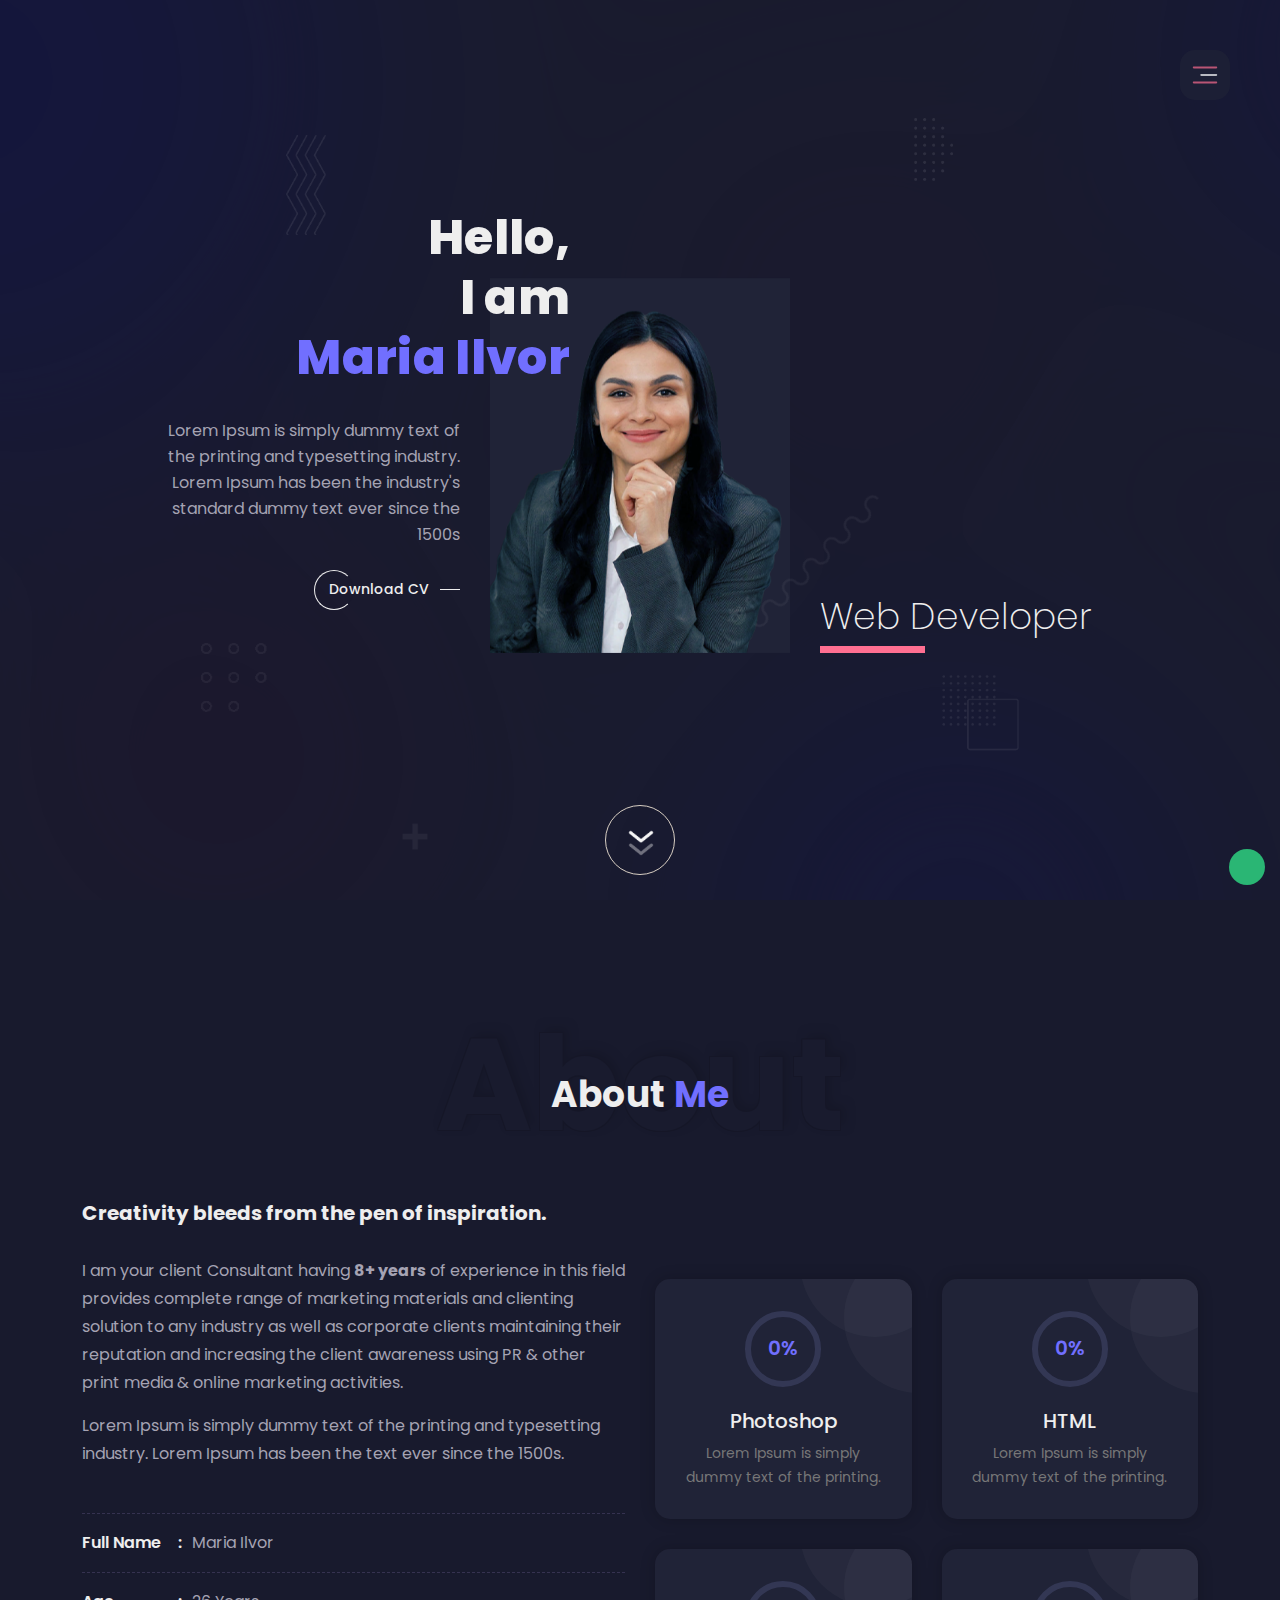
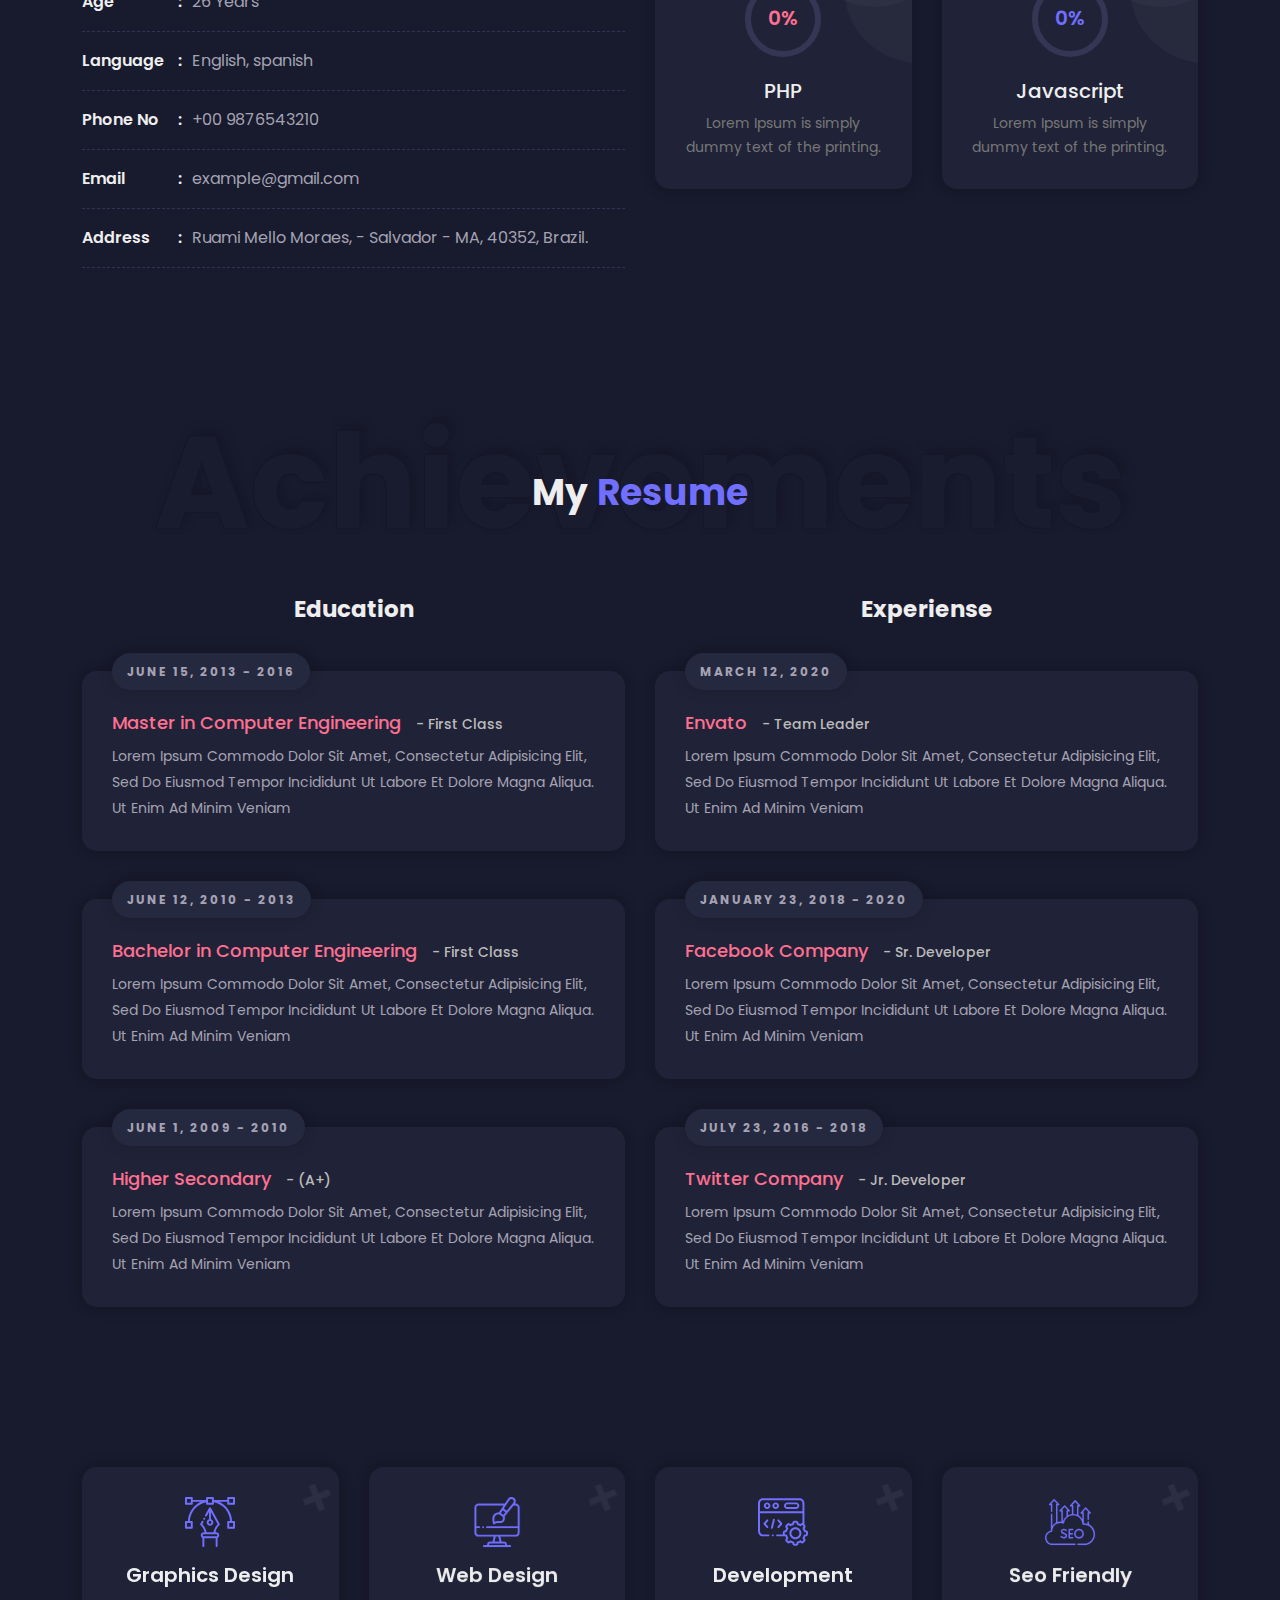
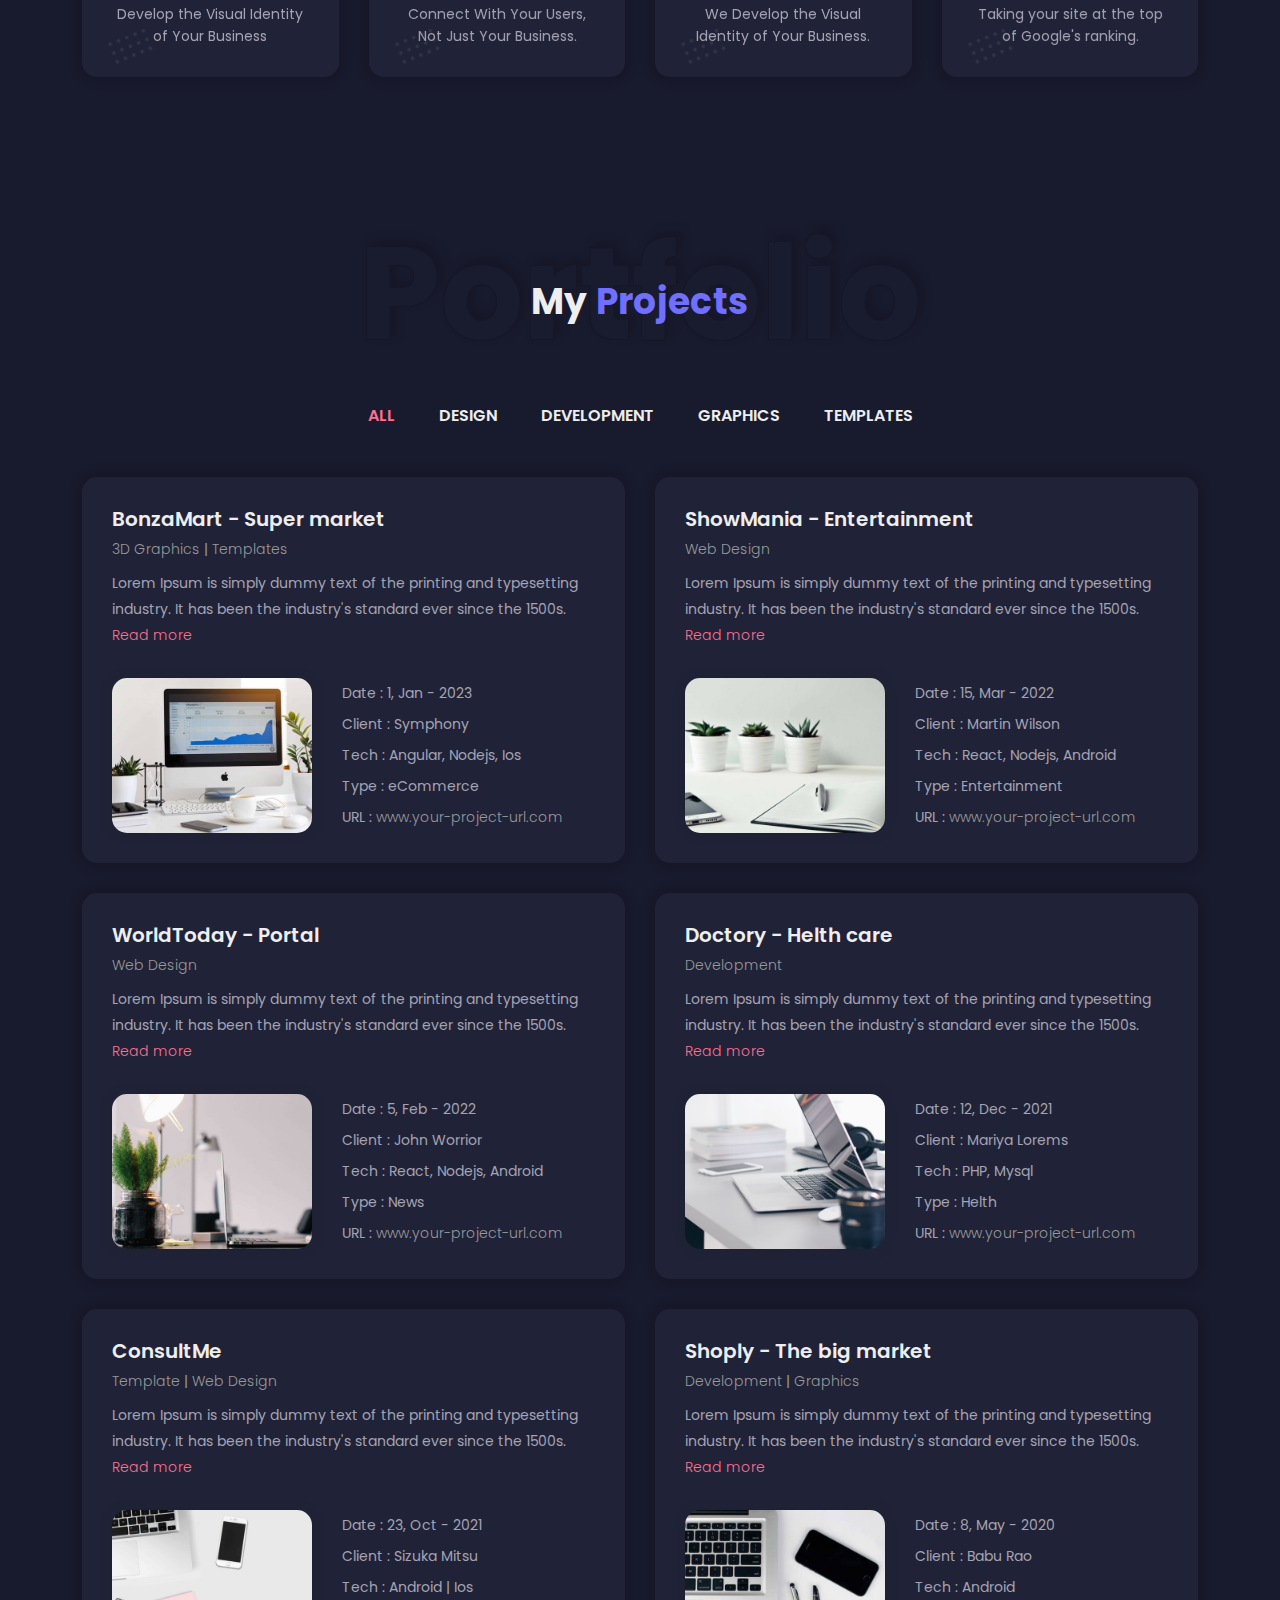
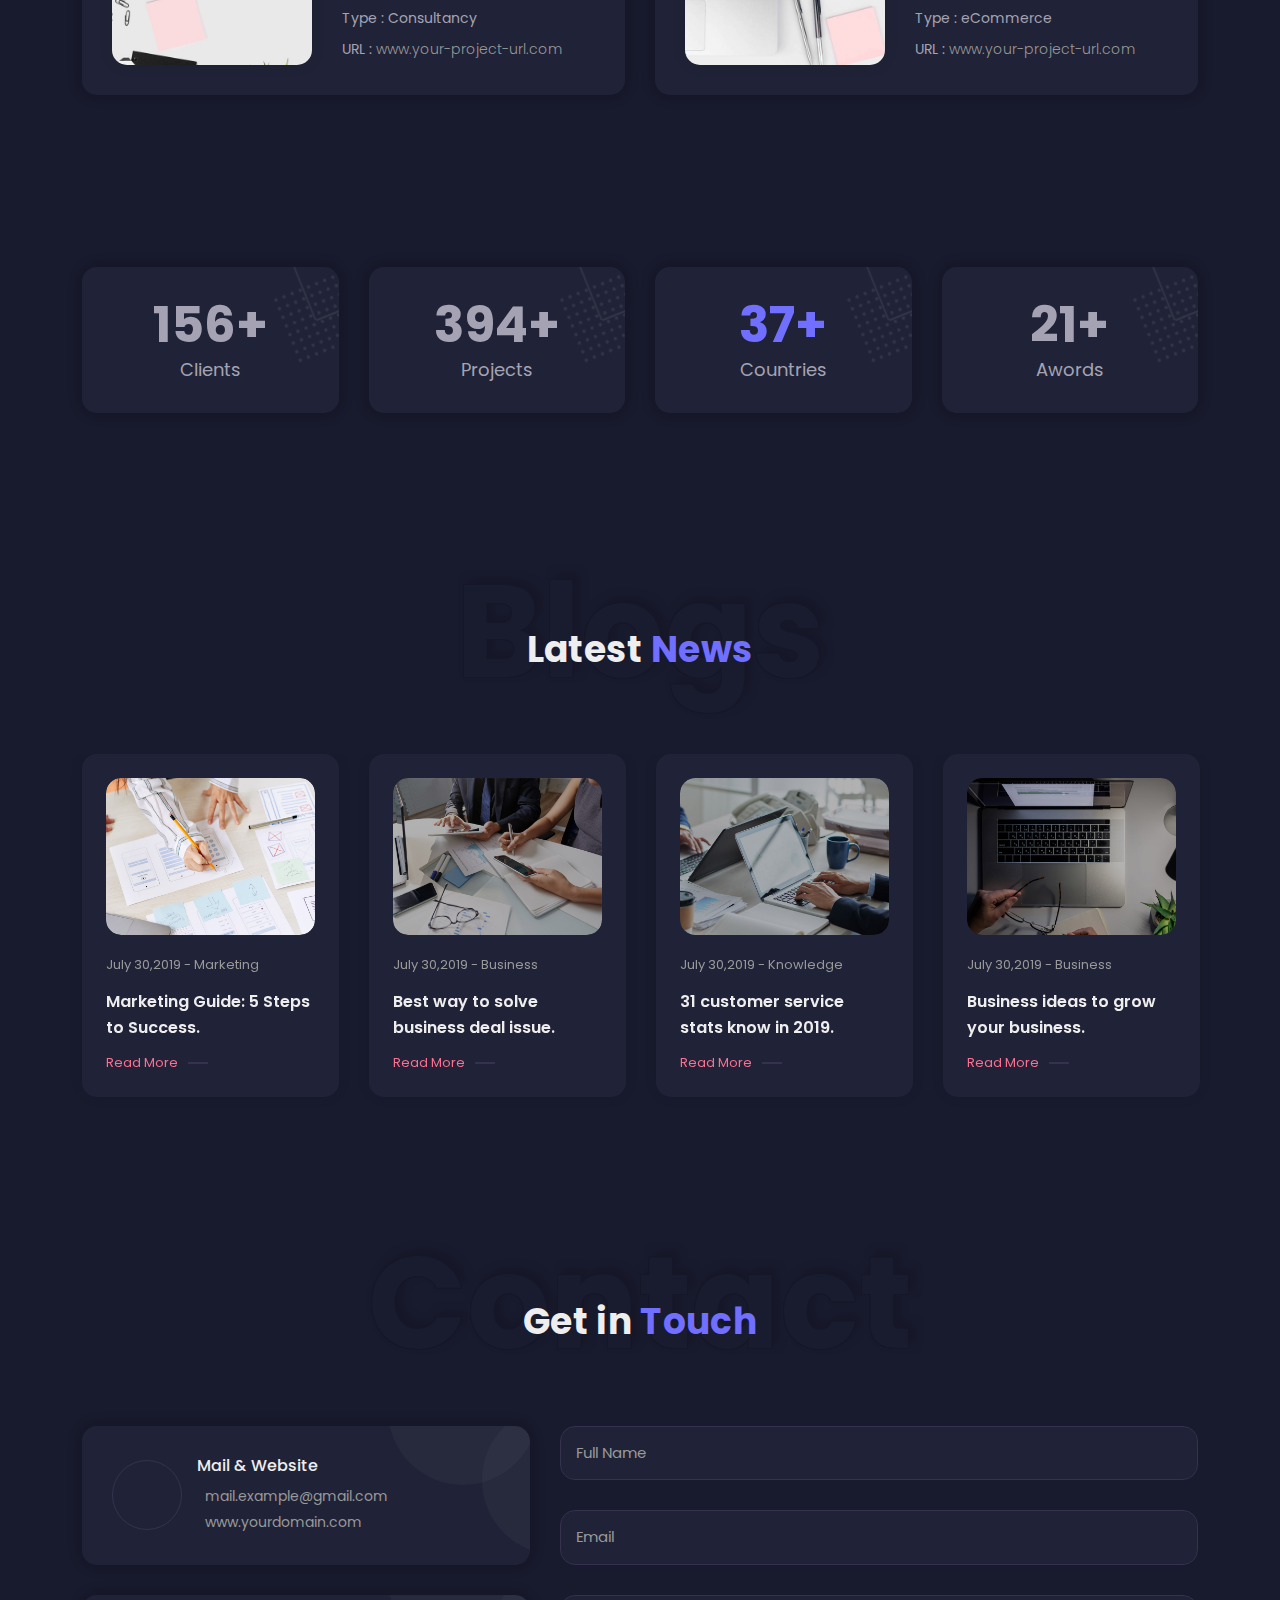
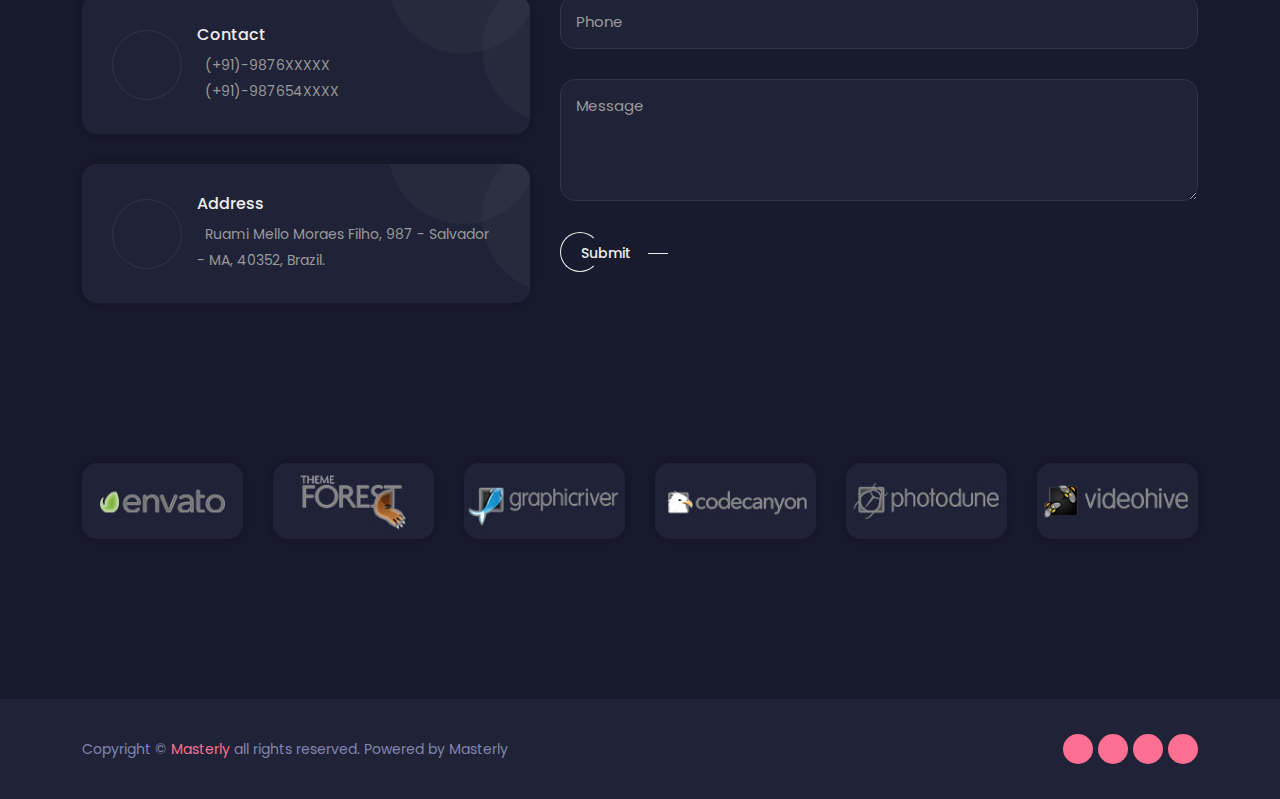
==== dark.html @ cfb74b18 "first" ====
<!--========================================================= 
Item Name: Masterly - Personal Portfolio One Page HTML Template.
Author: ashishmaraviya
Version: 2
Copyright 2023
Author URI: https://themeforest.net/user/ashishmaraviya
============================================================-->
<!DOCTYPE html>
<html lang="en">


<!-- Mirrored from maraviyainfotech.com/projects/masterly/demo-4/dark.html by HTTrack Website Copier/3.x [XR&CO'2014], Sat, 06 Apr 2024 16:18:35 GMT -->
<head>
    <meta charset="UTF-8">
    <meta http-equiv="x-ua-compatible" content="ie=edge">
    <meta name="viewport" content="width=device-width, initial-scale=1.0, minimum-scale=1.0">

    <title>Masterly - Personal Portfolio One Page HTML Template</title>
    <meta name="keywords"
        content="personal portfolio, cv, resume, agency, bootstrap, clean, cv, designer, developer, freelancer, modern, one page portfolio, onepage, personal portfolio, responsive, resume, vcard">
    <meta name="description" content="Unique Personal Portfolio HTML Template">
    <meta name="author" content="ashishmaraviya">
    <meta name="generator" content="Mobirise v3.12.1, mobirise.com">
    <!-- site Favicon -->
    <link rel="icon" href="assets/img/favicon/favicon.png" sizes="32x32">
    <link rel="apple-touch-icon" href="assets/img/favicon/favicon.png">
    <meta name="msapplication-TileImage" content="assets/img/favicon/favicon.png">

    <!-- css Font -->

    <!-- css All Plugins Files -->
    <link rel="stylesheet" href="assets/css/plugins/bootstrap.css">
    <link rel="stylesheet" href="assets/css/plugins/jquery.fancybox.min.css">
    <link rel="stylesheet" href="assets/css/plugins/slick.min.css">

    <!-- Main Style -->
    <link rel="stylesheet" href="assets/css/dark.css">
    <link rel="stylesheet" href="assets/css/responsive.css">

</head>

<body>

    <!-- Loader -->
    <div id="ms-overlay">
        <div class="ms-roller">
            <div></div>
            <div></div>
            <div></div>
            <div></div>
            <div></div>
            <div></div>
            <div></div>
            <div></div>
        </div>
    </div>

    <!-- Header Start -->
    <header>
        <nav>
            <a href="javascript:void(0)" class="ms-sidebar-toggle"><img src="assets/img/icons/menu.svg" class="svg_img"
                    alt="menu"></a>
        </nav>
    </header>
    <!-- Header End -->

    <!-- Sidebar Start -->
    <div class="ms-sidebar-overlay"></div>
    <div class="ms-sidebar">
        <div class="menu-list">
            <a href="javascript:void(0)" class="close-sidebar">×</a>
            <ul class="navbar-nav mb-2 ml-auto" id="top-menu">
                <li class="nav-item active">
                    <a class="nav-link ms-nav" aria-current="page" href="#home">Home</a>
                </li>
                <li class="nav-item">
                    <a class="nav-link ms-nav" href="#about">About</a>
                </li>
                <li class="nav-item">
                    <a class="nav-link ms-nav" href="#experience">Experience</a>
                </li>
                <li class="nav-item">
                    <a class="nav-link ms-nav" href="#service">Service</a>
                </li>
                <li class="nav-item">
                    <a class="nav-link ms-nav" href="#portfolio">Portfolio</a>
                </li>
                <li class="nav-item">
                    <a class="nav-link ms-nav" href="#news">News</a>
                </li>
                <li class="nav-item">
                    <a class="nav-link ms-nav" href="#contact">Contacts</a>
                </li>
            </ul>
        </div>
    </div>
    <!-- Sidebar End -->

    <!-- Hero Start -->
    <section id="home" class="ms-hero margin-b-50">
        <div class="ms-diamond-1"></div>
        <div class="ms-diamond-2"></div>
        <div class="ms-diamond-3"></div>
        <div class="ms-diamond-4"></div>
        <div class="ms-diamond-5"></div>
        <div class="ms-diamond-6"></div>
        <div class="container">
            <div class="hero-content">
                <div class="hero-item static">
                    <div class="ms-hero-detail">
                        <h2 class="ms-hero-title title-right-overflow"><span>Hello, <br> I am<br> <span
                                    class="name">&nbsp; Maria Ilvor</span></span>
                        </h2>
                        <p class="ms-hero-detail">Lorem Ipsum is simply
                            dummy text of the printing and typesetting industry. Lorem Ipsum has been the industry's
                            standard dummy text ever since the 1500s</p>
                        <a href="#" class="ms-learn-more-right">
                            <span class="text">Download CV</span>
                        </a>
                    </div>
                    <div class="ms-hero-img">
                        <div class="ms-card" data-tilt>
                            <img src="assets/img/hero/my-img-dark.png" alt="vasantbhai">
                        </div>
                    </div>
                    <div class="ms-hero-name">
                        <h3><span>Web Developer</span></h3>
                    </div>
                </div>
                <div class="art"></div>
            </div>
        </div>
        <div class="scroll-next" data-scroll="about">
            <div class="ms-container">
                <span class="menu">
                    <span class="text"></span>
                    <span class="circle"></span>
                </span>
            </div>
        </div>
    </section>
    <!-- Hero End -->

    <!-- About section -->
    <section id="about" class="ms-about padding-tb-80 sec-bg">
        <div class="container">
            <div class="row">
                <div class="section-title">
                    <h2>About<span> Me</span></h2>
                    <span class="ligh-title">About</span>
                </div>
                <div class="col-lg-6">
                    <div class="ms-about-detail m-b-991">
                        <h4>Creativity bleeds from the pen of inspiration.</h4>
                        <p class="ms-text">I am your client Consultant having <b>8+ years</b> of experience in this
                            field
                            provides complete range of marketing materials and clienting solution to any industry as
                            well
                            as corporate clients maintaining their reputation and increasing the client awareness using
                            PR & other print media & online marketing activities.</p>
                        <p class="ms-text">Lorem Ipsum is simply dummy text of the printing and typesetting industry.
                            Lorem Ipsum has been the text ever since the 1500s.</p>
                        <div class="ms-about-info">
                            <ul class="m-r-30">
                                <li><span class="title">Full Name<b>:</b></span>Maria Ilvor</li>
                                <li><span class="title">Age<b>:</b></span>26 Years</li>
                                <li><span class="title">Language<b>:</b></span>English, spanish</li>
                                <li><span class="title">Phone No<b>:</b></span>+00 9876543210</li>
                                <li><span class="title">Email<b>:</b></span>example@gmail.com</li>
                                <li><span class="title">Address<b>:</b></span><span>Ruami Mello Moraes, - Salvador - MA,
                                        40352, Brazil.</span></li>
                            </ul>
                        </div>
                    </div>
                </div>
                <div class="col-lg-6">
                    <div class="ms-skill-progress">
                        <div class="row m-b-minus-30px">
                            <div class="col-md-6">
                                <div class="ms-box">
                                    <svg class="progress noselect" data-progress="87" x="0px" y="0px"
                                        viewBox="0 0 80 80">
                                        <path class="track" d="M5,40a35,35 0 1,0 70,0a35,35 0 1,0 -70,0" />
                                        <path class="fill" d="M5,40a35,35 0 1,0 70,0a35,35 0 1,0 -70,0" />
                                        <text class="value" x="50%" y="58%">0%</text>
                                    </svg>
                                    <h3>Photoshop</h3>
                                    <p>Lorem Ipsum is simply dummy text of the printing.</p>
                                </div>
                            </div>
                            <div class="col-md-6">
                                <div class="ms-box">
                                    <svg class="progress noselect" data-progress="80" x="0px" y="0px"
                                        viewBox="0 0 80 80">
                                        <path class="track" d="M5,40a35,35 0 1,0 70,0a35,35 0 1,0 -70,0" />
                                        <path class="fill" d="M5,40a35,35 0 1,0 70,0a35,35 0 1,0 -70,0" />
                                        <text class="value" x="50%" y="58%">0%</text>
                                    </svg>
                                    <h3>HTML</h3>
                                    <p>Lorem Ipsum is simply dummy text of the printing.</p>
                                </div>
                            </div>
                            <div class="col-md-6">
                                <div class="ms-box">
                                    <svg class="progress active noselect" data-progress="95" x="0px" y="0px"
                                        viewBox="0 0 80 80">
                                        <path class="track" d="M5,40a35,35 0 1,0 70,0a35,35 0 1,0 -70,0" />
                                        <path class="fill" d="M5,40a35,35 0 1,0 70,0a35,35 0 1,0 -70,0" />
                                        <text class="value" x="50%" y="58%">0%</text>
                                    </svg>
                                    <h3>PHP</h3>
                                    <p>Lorem Ipsum is simply dummy text of the printing.</p>
                                </div>
                            </div>
                            <div class="col-md-6">
                                <div class="ms-box">
                                    <svg class="progress noselect" data-progress="70" x="0px" y="0px"
                                        viewBox="0 0 80 80">
                                        <path class="track" d="M5,40a35,35 0 1,0 70,0a35,35 0 1,0 -70,0" />
                                        <path class="fill" d="M5,40a35,35 0 1,0 70,0a35,35 0 1,0 -70,0" />
                                        <text class="value" x="50%" y="58%">0%</text>
                                    </svg>
                                    <h3>Javascript</h3>
                                    <p>Lorem Ipsum is simply dummy text of the printing.</p>
                                </div>
                            </div>
                        </div>
                    </div>
                </div>
            </div>
        </div>
    </section>
    <!-- About section End -->

    <!-- Start Experience & Education section -->
    <section id="experience" class="ms-experience padding-tb-80">
        <div class="container">
            <div class="row">
                <div class="section-title">
                    <h2>My <span>Resume</span></h2>
                    <span class="ligh-title">Achievements</span>
                </div>
                <div class="col-lg-6 col-md-12 col-sm-12">
                    <div class="education ms-ex-box m-b-991">
                        <h4>Education</h4>
                        <ul class="timeline">
                            <li class="timeline-item" data-aos="fade-up" data-aos-duration="2000" data-aos-delay="400">
                                <div class="timeline-info">
                                    <span>June 15, 2013 - 2016</span>
                                </div>
                                <div class="timeline-content">
                                    <h5 class="timeline-title">Master in Computer Engineering<span class="sub">- First
                                            Class</span></h5>
                                    <p>Lorem Ipsum Commodo Dolor Sit Amet, Consectetur Adipisicing Elit, Sed Do Eiusmod
                                        Tempor Incididunt Ut Labore Et Dolore Magna Aliqua. Ut Enim Ad Minim Veniam</p>
                                </div>
                            </li>
                            <li class="timeline-item" data-aos="fade-up" data-aos-duration="2000" data-aos-delay="600">
                                <div class="timeline-info">
                                    <span>June 12, 2010 - 2013</span>
                                </div>
                                <div class="timeline-content">
                                    <h5 class="timeline-title">Bachelor in Computer Engineering<span class="sub">- First
                                            Class</span></h5>
                                    <p>Lorem Ipsum Commodo Dolor Sit Amet, Consectetur Adipisicing Elit, Sed Do Eiusmod
                                        Tempor Incididunt Ut Labore Et Dolore Magna Aliqua. Ut Enim Ad Minim Veniam</p>
                                </div>
                            </li>
                            <li class="timeline-item" data-aos="fade-up" data-aos-duration="2000" data-aos-delay="800">
                                <div class="timeline-info">
                                    <span>June 1, 2009 - 2010</span>
                                </div>
                                <div class="timeline-content">
                                    <h5 class="timeline-title">Higher Secondary<span class="sub">- (A+)</span></h5>
                                    <p>Lorem Ipsum Commodo Dolor Sit Amet, Consectetur Adipisicing Elit, Sed Do Eiusmod
                                        Tempor Incididunt Ut Labore Et Dolore Magna Aliqua. Ut Enim Ad Minim Veniam</p>
                                </div>
                            </li>
                        </ul>

                    </div>
                </div>
                <div class="col-lg-6 col-md-12 col-sm-12">
                    <div class="experiense ms-ex-box">
                        <h4>Experiense</h4>
                        <ul class="timeline">
                            <li class="timeline-item">
                                <div class="timeline-info">
                                    <span>March 12, 2020</span>
                                </div>
                                <div class="timeline-content">
                                    <h5 class="timeline-title">Envato<span class="sub">- Team Leader</span></h5>
                                    <p>Lorem Ipsum Commodo Dolor Sit Amet, Consectetur Adipisicing Elit, Sed Do Eiusmod
                                        Tempor Incididunt Ut Labore Et Dolore Magna Aliqua. Ut Enim Ad Minim Veniam</p>
                                </div>
                            </li>
                            <li class="timeline-item">
                                <div class="timeline-info">
                                    <span>January 23, 2018 - 2020</span>
                                </div>
                                <div class="timeline-content">
                                    <h5 class="timeline-title">Facebook Company<span class="sub">- Sr. Developer</span>
                                    </h5>
                                    <p>Lorem Ipsum Commodo Dolor Sit Amet, Consectetur Adipisicing Elit, Sed Do Eiusmod
                                        Tempor Incididunt Ut Labore Et Dolore Magna Aliqua. Ut Enim Ad Minim Veniam</p>
                                </div>
                            </li>
                            <li class="timeline-item">
                                <div class="timeline-info">
                                    <span>July 23, 2016 - 2018</span>
                                </div>
                                <div class="timeline-content">
                                    <h5 class="timeline-title">Twitter Company<span class="sub">- Jr. Developer</span>
                                    </h5>
                                    <p>Lorem Ipsum Commodo Dolor Sit Amet, Consectetur Adipisicing Elit, Sed Do Eiusmod
                                        Tempor Incididunt Ut Labore Et Dolore Magna Aliqua. Ut Enim Ad Minim Veniam</p>
                                </div>
                            </li>
                        </ul>
                    </div>
                </div>
            </div>

        </div>
    </section>
    <!-- End Experience & Education Section -->

    <!-- Start service section -->
    <section id="service" class="ms-service padding-tb-80 sec-bg">
        <div class="container">
            <div class="section-title d-none">
                <h2>My<span> service</span></h2>
                <span class="ligh-title">service</span>
            </div>
            <div class="row service-box m-tb-minus-15px">
                <div class="col-lg-3 col-md-6 col-xs-12">
                    <div class="flipper">
                        <div class="main-box">
                            <div class="box-front height-300 white-bg">
                                <div class="content-wrap">
                                    <div class="icon">
                                        <img class="icofont icofont-headphone-alt font-40px dark-color svg_img"
                                            src="assets/img/service/1.svg" alt="Graphics Design">
                                    </div>
                                    <h3>Graphics Design</h3>
                                    <p>Develop the Visual Identity of Your Business</p>
                                </div>
                            </div>
                            <div class="box-back height-300 gradient-bg">
                                <div class="content-wrap">
                                    <h3>Graphics Design</h3>
                                    <p>Develop the Visual Identity of Your Business</p>
                                    <a href="#" class="btn">Read more</a>
                                </div>
                            </div>
                        </div>
                    </div>
                </div>
                <div class="col-lg-3 col-md-6 col-xs-12">
                    <div class="flipper">
                        <div class="main-box">
                            <div class="box-front height-300 white-bg">
                                <div class="content-wrap">
                                    <div class="icon">
                                        <img class="icofont icofont-headphone-alt font-40px dark-color svg_img"
                                            src="assets/img/service/2.svg" alt="web design">
                                    </div>
                                    <h3>Web Design</h3>
                                    <p>Connect With Your Users, Not Just Your Business.</p>
                                </div>
                            </div>
                            <div class="box-back height-300 gradient-bg">
                                <div class="content-wrap">
                                    <h3>Web Design</h3>
                                    <p>Connect With Your Users, Not Just Your Business.</p>
                                    <a href="#" class="btn">Read more</a>
                                </div>
                            </div>
                        </div>
                    </div>
                </div>
                <div class="col-lg-3 col-md-6 col-xs-12">
                    <div class="flipper">
                        <div class="main-box">
                            <div class="box-front height-300 white-bg">
                                <div class="content-wrap">
                                    <div class="icon">
                                        <img class="icofont icofont-headphone-alt font-40px dark-color svg_img"
                                            src="assets/img/service/3.svg" alt="development">
                                    </div>
                                    <h3>Development</h3>
                                    <p>We Develop the Visual Identity of Your Business.</p>
                                </div>
                            </div>
                            <div class="box-back height-300 gradient-bg">
                                <div class="content-wrap">
                                    <h3>Development</h3>
                                    <p>We Develop the Visual Identity of Your Business.</p>
                                    <a href="#" class="btn">Read more</a>
                                </div>
                            </div>
                        </div>
                    </div>
                </div>
                <div class="col-lg-3 col-md-6 col-xs-12">
                    <div class="flipper">
                        <div class="main-box">
                            <div class="box-front height-300 white-bg">
                                <div class="content-wrap">
                                    <div class="icon">
                                        <img class="icofont icofont-headphone-alt font-40px dark-color svg_img"
                                            src="assets/img/service/4.svg" alt="seo friendly">
                                    </div>
                                    <h3>Seo Friendly</h3>
                                    <p>Taking your site at the top of Google's ranking.</p>
                                </div>
                            </div>
                            <div class="box-back height-300 gradient-bg">
                                <div class="content-wrap">
                                    <h3>Seo Friendly</h3>
                                    <p>Taking your site at the top of Google's ranking.</p>
                                    <a href="#" class="btn">Read more</a>
                                </div>
                            </div>
                        </div>
                    </div>
                </div>
            </div>
        </div>
    </section>
    <!-- End service section -->

    <!-- Start Portfolio Section -->
    <section id="portfolio" class="ms-portfolio padding-tb-80">
        <div class="container">
            <div class="section-title">
                <h2>My <span>Projects</span></h2>
                <span class="ligh-title">Portfolio</span>
            </div>
            <div class="row m-b-minus-24px">
                <div class="portfolio-content">
                    <div>
                        <div class="row">
                            <div class="col-sm-12">
                                <div class="portfolio-tabs">
                                    <ul>
                                        <li class="filter" data-filter="all">ALL</li>
                                        <li class="filter" data-filter=".design">DESIGN</li>
                                        <li class="filter" data-filter=".development">DEVELOPMENT</li>
                                        <li class="filter" data-filter=".graphics">GRAPHICS</li>
                                        <li class="filter" data-filter=".templates">Templates</li>
                                    </ul>
                                </div>
                            </div>
                            <div class="col-md-12 col-sm-12">
                                <div class="portfolio-content-items">
                                    <div class="row m-b-minus-30px">
                                        <div class="col-lg-6 mix graphics templates">
                                            <div class="ms-project-box">
                                                <h3>BonzaMart - Super market</h3>
                                                <div class="links">
                                                    <a href="#">3D Graphics</a> |
                                                    <a href="#">Templates</a>
                                                </div>
                                                <p>Lorem Ipsum is simply dummy text of the printing and typesetting
                                                    industry. It has been the industry's standard ever since the 1500s.
                                                    <a href="#">Read more</a>
                                                </p>
                                                <div class="ms-info">
                                                    <div class="portfolio-img">
                                                        <a class="" data-fancybox="gallery"
                                                            href="assets/img/portfolio/1.jpg"
                                                            style="background-image: url(assets/img/portfolio/11.jpg)">
                                                            <span class="overlay">+</span>
                                                        </a>
                                                    </div>
                                                    <div class="ms-detail">
                                                        <ul>
                                                            <li>Date : 1, Jan - 2023</li>
                                                            <li>Client : Symphony</li>
                                                            <li>Tech : Angular, Nodejs, Ios</li>
                                                            <li>Type : eCommerce</li>
                                                            <li>URL : <a href="#">www.your-project-url.com</a></li>
                                                        </ul>

                                                    </div>
                                                </div>
                                            </div>
                                        </div>
                                        <div class="col-lg-6 mix design">
                                            <div class="ms-project-box">
                                                <h3>ShowMania - Entertainment</h3>
                                                <div class="links">
                                                    <a href="#">Web Design</a>
                                                </div>
                                                <p>Lorem Ipsum is simply dummy text of the printing and typesetting
                                                    industry. It has been the industry's standard ever since the 1500s.
                                                    <a href="#">Read more</a>
                                                </p>
                                                <div class="ms-info">
                                                    <div class="portfolio-img">
                                                        <a class="" data-fancybox="gallery"
                                                            href="assets/img/portfolio/2.jpg"
                                                            style="background-image: url(assets/img/portfolio/22.jpg)">
                                                            <span class="overlay">+</span>
                                                        </a>
                                                    </div>
                                                    <div class="ms-detail">
                                                        <ul>
                                                            <li>Date : 15, Mar - 2022</li>
                                                            <li>Client : Martin Wilson</li>
                                                            <li>Tech : React, Nodejs, Android</li>
                                                            <li>Type : Entertainment</li>
                                                            <li>URL : <a href="#">www.your-project-url.com</a></li>
                                                        </ul>

                                                    </div>
                                                </div>
                                            </div>
                                        </div>
                                        <div class="col-lg-6 mix design">
                                            <div class="ms-project-box">
                                                <h3>WorldToday - Portal</h3>
                                                <div class="links">
                                                    <a href="#">Web Design</a>
                                                </div>
                                                <p>Lorem Ipsum is simply dummy text of the printing and typesetting
                                                    industry. It has been the industry's standard ever since the 1500s.
                                                    <a href="#">Read more</a>
                                                </p>
                                                <div class="ms-info">
                                                    <div class="portfolio-img">
                                                        <a class="" data-fancybox="gallery"
                                                            href="assets/img/portfolio/3.jpg"
                                                            style="background-image: url(assets/img/portfolio/33.jpg)">
                                                            <span class="overlay">+</span>
                                                        </a>
                                                    </div>
                                                    <div class="ms-detail">
                                                        <ul>
                                                            <li>Date : 5, Feb - 2022</li>
                                                            <li>Client : John Worrior</li>
                                                            <li>Tech : React, Nodejs, Android</li>
                                                            <li>Type : News</li>
                                                            <li>URL : <a href="#">www.your-project-url.com</a></li>
                                                        </ul>

                                                    </div>
                                                </div>
                                            </div>
                                        </div>
                                        <div class="col-lg-6 mix development">
                                            <div class="ms-project-box">
                                                <h3>Doctory - Helth care</h3>
                                                <div class="links">
                                                    <a href="#">Development</a>
                                                </div>
                                                <p>Lorem Ipsum is simply dummy text of the printing and typesetting
                                                    industry. It has been the industry's standard ever since the 1500s.
                                                    <a href="#">Read more</a>
                                                </p>
                                                <div class="ms-info">
                                                    <div class="portfolio-img">
                                                        <a class="" data-fancybox="gallery"
                                                            href="assets/img/portfolio/4.jpg"
                                                            style="background-image: url(assets/img/portfolio/44.jpg)">
                                                            <span class="overlay">+</span>
                                                        </a>
                                                    </div>
                                                    <div class="ms-detail">
                                                        <ul>
                                                            <li>Date : 12, Dec - 2021</li>
                                                            <li>Client : Mariya Lorems</li>
                                                            <li>Tech : PHP, Mysql</li>
                                                            <li>Type : Helth</li>
                                                            <li>URL : <a href="#">www.your-project-url.com</a></li>
                                                        </ul>

                                                    </div>
                                                </div>
                                            </div>
                                        </div>
                                        <div class="col-lg-6 mix templates design">
                                            <div class="ms-project-box">
                                                <h3>ConsultMe</h3>
                                                <div class="links">
                                                    <a href="#">Template</a> |
                                                    <a href="#">Web Design</a>
                                                </div>
                                                <p>Lorem Ipsum is simply dummy text of the printing and typesetting
                                                    industry. It has been the industry's standard ever since the 1500s.
                                                    <a href="#">Read more</a>
                                                </p>
                                                <div class="ms-info">
                                                    <div class="portfolio-img">
                                                        <a class="" data-fancybox="gallery"
                                                            href="assets/img/portfolio/5.jpg"
                                                            style="background-image: url(assets/img/portfolio/55.jpg)">
                                                            <span class="overlay">+</span>
                                                        </a>
                                                    </div>
                                                    <div class="ms-detail">
                                                        <ul>
                                                            <li>Date : 23, Oct - 2021</li>
                                                            <li>Client : Sizuka Mitsu</li>
                                                            <li>Tech : Android | Ios</li>
                                                            <li>Type : Consultancy</li>
                                                            <li>URL : <a href="#">www.your-project-url.com</a></li>
                                                        </ul>

                                                    </div>
                                                </div>
                                            </div>
                                        </div>
                                        <div class="col-lg-6 mix development graphics">
                                            <div class="ms-project-box">
                                                <h3>Shoply - The big market</h3>
                                                <div class="links">
                                                    <a href="#">Development</a> |
                                                    <a href="#">Graphics</a>
                                                </div>
                                                <p>Lorem Ipsum is simply dummy text of the printing and typesetting
                                                    industry. It has been the industry's standard ever since the 1500s.
                                                    <a href="#">Read more</a>
                                                </p>
                                                <div class="ms-info">
                                                    <div class="portfolio-img">
                                                        <a class="" data-fancybox="gallery"
                                                            href="assets/img/portfolio/6.jpg"
                                                            style="background-image: url(assets/img/portfolio/66.jpg)">
                                                            <span class="overlay">+</span>
                                                        </a>
                                                    </div>
                                                    <div class="ms-detail">
                                                        <ul>
                                                            <li>Date : 8, May - 2020</li>
                                                            <li>Client : Babu Rao</li>
                                                            <li>Tech : Android</li>
                                                            <li>Type : eCommerce</li>
                                                            <li>URL : <a href="#">www.your-project-url.com</a></li>
                                                        </ul>

                                                    </div>
                                                </div>
                                            </div>
                                        </div>
                                    </div>
                                </div>
                            </div>
                        </div>
                    </div>
                </div>
            </div>
        </div>
    </section>
    <!-- End Portfolio Section -->

    <!-- Start Counter Section -->
    <section id="counters" class="ms-counter padding-tb-80 sec-bg">
        <div class="container">
            <div class="section-title d-none">
                <h2>My <span>Achievements</span></h2>
                <span class="ligh-title">Achievements</span>
            </div>
            <div class="row achive m-tb-minus-12px" id="counter">
                <div class="col-lg-3 col-md-6">
                    <div class="count-block" data-tilt>
                        <h3><span class="counter counter-value" data-count="156">156</span>+</h3>
                        <p>Clients</p>
                    </div>
                </div>
                <div class="col-lg-3 col-md-6">
                    <div class="count-block" data-tilt>
                        <h3><span class="counter counter-value" data-count="394">394</span>+</h3>
                        <p>Projects</p>
                    </div>
                </div>
                <div class="col-lg-3 col-md-6">
                    <div class="count-block" data-tilt>
                        <h3 class="active-num"><span class="counter counter-value" data-count="37">37</span>+</h3>
                        <p>Countries</p>
                    </div>
                </div>
                <div class="col-lg-3 col-md-6">
                    <div class="count-block" data-tilt>
                        <h3><span class="counter counter-value" data-count="21">21</span>+</h3>
                        <p>Awords</p>
                    </div>
                </div>
            </div>
        </div>
    </section>
    <!-- End Counter Section -->

    <!-- Start News Section -->
    <section id="news" class="ms-news padding-tb-80">
        <div class="container">
            <div class="section-title">
                <h2>Latest <span>News</span></h2>
                <span class="ligh-title">Blogs</span>
            </div>
            <div class="row m-b-minus-30px">
                <div class="news-carousel">
                    <div class="ms-item">
                        <div class="news-info">
                            <figure class="news-img">
                                <a href="#">
                                    <img src="assets/img/blog/1.jpg" alt="news imag">
                                </a>
                            </figure>
                            <div class="detail">
                                <label>July 30,2019 - <a href="#">Marketing</a></label>
                                <h3><a href="#">Marketing Guide: 5 Steps to Success.</a></h3>
                                <div class="more-info">
                                    <a href="#">Read More<span></span></a>
                                </div>
                            </div>
                        </div>
                    </div>
                    <div class="ms-item">
                        <div class="news-info">
                            <figure class="news-img"><a href="#"><img src="assets/img/blog/2.jpg" alt="news imag"></a>
                            </figure>
                            <div class="detail">
                                <label>July 30,2019 - <a href="#">Business</a></label>
                                <h3><a href="#">Best way to solve business deal issue.</a></h3>
                                <div class="more-info">
                                    <a href="#">Read More<span></span></a>
                                </div>
                            </div>
                        </div>
                    </div>
                    <div class="ms-item">
                        <div class="news-info">
                            <figure class="news-img"><a href="#"><img src="assets/img/blog/3.jpg" alt="news imag"></a>
                            </figure>
                            <div class="detail">
                                <label>July 30,2019 - <a href="#">Knowledge</a></label>
                                <h3><a href="#">31 customer service stats know in 2019.</a></h3>
                                <div class="more-info">
                                    <a href="#">Read More<span></span></a>
                                </div>
                            </div>
                        </div>
                    </div>
                    <div class="ms-item">
                        <div class="news-info">
                            <figure class="news-img"><a href="#"><img src="assets/img/blog/4.jpg" alt="news imag"></a>
                            </figure>
                            <div class="detail">
                                <label>July 30,2019 - <a href="#">Business</a></label>
                                <h3><a href="#">Business ideas to grow your business.</a></h3>
                                <div class="more-info">
                                    <a href="#">Read More<span></span></a>
                                </div>
                            </div>
                        </div>
                    </div>
                    <div class="ms-item">
                        <div class="news-info">
                            <figure class="news-img"><a href="#"><img src="assets/img/blog/5.jpg" alt="news imag"></a>
                            </figure>
                            <div class="detail">
                                <label>July 30,2019 - <a href="#">Marketing</a></label>
                                <h3><a href="#">Marketing Guide: 5 Steps to Success.</a></h3>
                                <div class="more-info">
                                    <a href="#">Read More<span></span></a>
                                </div>
                            </div>
                        </div>
                    </div>
                    <div class="ms-item">
                        <div class="news-info">
                            <figure class="news-img"><a href="#"><img src="assets/img/blog/6.jpg" alt="news imag"></a>
                            </figure>
                            <div class="detail">
                                <label>July 30,2019 - <a href="#">Knowledge</a></label>
                                <h3><a href="#">31 customer service stats know in 2019.</a></h3>
                                <div class="more-info">
                                    <a href="#">Read More<span></span></a>
                                </div>
                            </div>
                        </div>
                    </div>
                </div>
            </div>
        </div>
    </section>
    <!-- End News Section -->

    <!-- Start Contact Section -->
    <section id="contact" class="ms-contact padding-tb-80 sec-bg">
        <div class="container d-block">
            <div class="section-title">
                <h2>Get in <span>Touch</span></h2>
                <span class="ligh-title">Contact</span>
            </div>
            <div class="row m-b-minus-30px">
                <div class="col-lg-5 col-md-12 m-b-991-20">
                    <div class="ms-box">
                        <div class="detail">
                            <div class="icon"><i class="fa fa-envelope" aria-hidden="true"></i></div>
                            <div class="info">
                                <h3 class="title">Mail & Website</h3>
                                <p>
                                    <i class="fa fa-envelope" aria-hidden="true"></i> &nbsp; mail.example@gmail.com
                                </p>
                                <p>
                                    <i class="fa fa-globe" aria-hidden="true"></i> &nbsp; www.yourdomain.com
                                </p>
                            </div>
                        </div>
                        <div class="space"></div>
                    </div>
                    <div class="ms-box">
                        <div class="detail">
                            <div class="icon"><i class="fa fa-mobile" aria-hidden="true"></i></div>
                            <div class="info">
                                <h3 class="title">Contact</h3>
                                <p>
                                    <i class="fa fa-mobile" aria-hidden="true"></i> &nbsp; (+91)-9876XXXXX
                                </p>
                                <p>
                                    <i class="fa fa-mobile" aria-hidden="true"></i> &nbsp; (+91)-987654XXXX
                                </p>
                            </div>
                        </div>
                        <div class="space"></div>
                    </div>
                    <div class="ms-box">
                        <div class="detail">
                            <div class="icon"><i class="fa fa-map-marker" aria-hidden="true"></i></div>
                            <div class="info">
                                <h3 class="title">Address</h3>
                                <p>
                                    <i class="fa fa-map-marker" aria-hidden="true"></i> &nbsp; Ruami Mello Moraes Filho,
                                    987 - Salvador - MA, 40352, Brazil.
                                </p>
                            </div>
                        </div>
                        <div class="space"></div>
                    </div>
                    <!-- /Boxes de Acoes -->
                </div>
                <div class="col-lg-7 col-md-12">
                    <form>
                        <div class="form-group">
                            <input type="text" class="form-control" id="fname" placeholder="Full Name">
                        </div>
                        <div class="form-group">
                            <input type="email" class="form-control" id="umail" placeholder="Email">
                        </div>
                        <div class="form-group">
                            <input type="text" class="form-control" id="phone" placeholder="Phone">
                        </div>
                        <div class="form-group">
                            <textarea class="form-control" id="exampleFormControlTextarea1" rows="4"
                                placeholder="Message"></textarea>
                        </div>
                        <button type="submit" class="ms-learn-more-right"><span class="text">Submit</span></button>
                    </form>
                </div>
            </div>
        </div>
    </section>
    <!-- End Contact Section -->

    <!-- Start Clients Section -->
    <section class="ms-client padding-tb-80">
        <h2 class="d-none">Clients</h2>
        <div class="container">
            <div class="row">
                <div class="ms-client-outer">
                    <ul id="ms-client-slider">
                        <li class="ms-client-item" data-animation="zoomIn">
                            <div class="ms-client-img"><a href="#"><img alt="client" title="client"
                                        src="assets/img/clients/1-d.jpg"></a></div>
                        </li>
                        <li class="ms-client-item" data-animation="zoomIn">
                            <div class="ms-client-img"><a href="#"><img alt="client" title="client"
                                        src="assets/img/clients/2-d.jpg"></a></div>
                        </li>
                        <li class="ms-client-item" data-animation="zoomIn">
                            <div class="ms-client-img"><a href="#"><img alt="client" title="client"
                                        src="assets/img/clients/3-d.jpg"></a></div>
                        </li>
                        <li class="ms-client-item" data-animation="zoomIn">
                            <div class="ms-client-img"><a href="#"><img alt="client" title="client"
                                        src="assets/img/clients/4-d.jpg"></a></div>
                        </li>
                        <li class="ms-client-item" data-animation="zoomIn">
                            <div class="ms-client-img"><a href="#"><img alt="client" title="client"
                                        src="assets/img/clients/5-d.jpg"></a></div>
                        </li>
                        <li class="ms-client-item" data-animation="zoomIn">
                            <div class="ms-client-img"><a href="#"><img alt="client" title="client"
                                        src="assets/img/clients/6-d.jpg"></a></div>
                        </li>
                        <li class="ms-client-item" data-animation="zoomIn">
                            <div class="ms-client-img"><a href="#"><img alt="client" title="client"
                                        src="assets/img/clients/7-d.jpg"></a></div>
                        </li>
                        <li class="ms-client-item" data-animation="zoomIn">
                            <div class="ms-client-img"><a href="#"><img alt="client" title="client"
                                        src="assets/img/clients/8-d.jpg"></a></div>
                        </li>
                    </ul>
                </div>
            </div>
        </div>
    </section>
    <!-- End Clients Section -->

    <!-- Start Footer -->
    <footer class="margin-t-80">
        <div class="container">
            <div class="ms-footer-detail">
                <div class="ms-copy">
                    Copyright © <a class="site-name" href="index.html">Masterly</a> all rights reserved. Powered by
                    Masterly
                </div>
                <div class="ms-social">
                    <ul>
                        <li><a href="https://www.facebook.com/" target="_blank"><i class="fa fa-facebook"
                                    aria-hidden="true"></i></a></li>
                        <li><a href="https://www.instagram.com/" target="_blank"><i class="fa fa-instagram"
                                    aria-hidden="true"></i></a></li>
                        <li><a href="https://twitter.com/" target="_blank"><i class="fa fa-twitter"
                                    aria-hidden="true"></i></a></li>
                        <li><a href="https://linkedin.com/" target="_blank"><i class="fa fa-linkedin"
                                    aria-hidden="true"></i></a></li>
                    </ul>
                </div>
            </div>
        </div>
    </footer>
    <!-- End Footer -->

    <!-- Whatsapp -->
    <div class="ms-style ms-right-bottom">
        <!-- Start Floating Panel Container -->
        <div class="ms-panel">
            <!-- Panel Header -->
            <div class="ms-header">
                <strong>Need Help?</strong>
                <p>Chat with us on WhatsApp</p>
            </div>
            <!-- Panel Content -->
            <div class="ms-body">
                <ul>
                    <!-- Start Single Contact List -->
                    <li>
                        <a class="ms-list" data-number="918866774266"
                            data-message="Share me your latest resume, HR from masterly...">
                            <div class="d-flex bd-highlight">
                                <!-- Profile Picture -->
                                <div class="ms-img-cont">
                                    <img src="assets/img/chat/profile_02.jpg" class="ms-user-img" alt="Profile image">
                                    <span class="ms-status-icon"></span>
                                </div>
                                <!-- Display Name & Last Seen -->
                                <div class="ms-user-info">
                                    <span>Maria W Ilvor</span>
                                    <p>Maria left 7 mins ago</p>
                                </div>
                            </div>
                        </a>
                    </li>
                    <!--/ End Single Contact List -->
                    <!-- Start Single Contact List -->
                    <li>
                        <a class="ms-list" data-number="918866774266"
                            data-message="Share me your latest resume, HR from masterly...">
                            <div class="d-flex bd-highlight">
                                <!-- Profile Picture -->
                                <div class="ms-img-cont">
                                    <img src="assets/img/chat/profile_01.jpg" class="ms-user-img" alt="Profile image">
                                    <span class="ms-status-icon ms-online"></span>
                                </div>
                                <!-- Display Name & Last Seen -->
                                <div class="ms-user-info">
                                    <span>William Ilvor</span>
                                    <p>William is online</p>
                                </div>
                            </div>
                        </a>
                    </li>
                    <!--/ End Single Contact List -->

                </ul>
            </div>
        </div>
        <!--/ End Floating Panel Container -->
        <!-- Start Right Floating Button-->
        <div class="ms-right-bottom">
            <div class="ms-box">
                <div class="ms-button rotateBackward">
                    <i class="fa fa-whatsapp"></i>
                </div>
            </div>
        </div>
        <!--/ End Right Floating Button-->
    </div>
    <!-- Whatsapp end -->

    <!-- Back to top -->
    <div class="progress-wrap">
        <i class="fa fa-arrow-up" aria-hidden="true"></i>
        <svg class="progress-circle svg-content" width="100%" height="100%" viewBox="-1 -1 102 102">
            <path d="M50,1 a49,49 0 0,1 0,98 a49,49 0 0,1 0,-98" />
        </svg>
    </div>
    <!-- Back to top -->

    <!-- Vendor JS -->
    <script src="assets/js/vendor/jquery-3.1.1.min.js"></script>
    <script src="assets/js/vendor/bootstrap.bundle.min.js"></script>
    <script src="assets/js/vendor/tilt.jquery.js"></script>
    <script src="assets/js/vendor/mixitup.min.js"></script>
    <script src="assets/js/vendor/jquery.fancybox.min.js"></script>
    <script src="assets/js/vendor/slick.min.js"></script>
    <script src="assets/js/vendor/fontawesome.js"></script>

    <!-- Scroll button animation for mouse hover Js -->
    <script src="assets/js/vendor/tweenmax.min.js"></script>

    <!-- Site Main Js -->
    <script src="assets/js/script.js"></script>

</body>


<!-- Mirrored from maraviyainfotech.com/projects/masterly/demo-4/dark.html by HTTrack Website Copier/3.x [XR&CO'2014], Sat, 06 Apr 2024 16:18:46 GMT -->
</html>
---- assets/css/dark.css ----
/*-------------------------------------------------
  Fonts Family & Style CSS
---------------------------------------------------*/
/*--  Poppins font  --*/
@font-face {
  font-family: "Poppins, sans-serif";
  src: url("../fonts/poppins/Poppins-Thin.ttf") format("truetype");
  font-weight: 100;
  font-style: normal;
}
@font-face {
  font-family: "Poppins, sans-serif";
  src: url("../fonts/poppins/Poppins-ExtraLight.ttf") format("truetype");
  font-weight: 200;
  font-style: normal;
}
@font-face {
  font-family: "Poppins, sans-serif";
  src: url("../fonts/poppins/Poppins-Light.ttf");
  font-weight: 300;
  font-style: normal;
}
@font-face {
  font-family: "Poppins, sans-serif";
  src: url("../fonts/poppins/Poppins-Regular.ttf") format("truetype");
  font-weight: 400;
  font-style: normal;
}
@font-face {
  font-family: "Poppins, sans-serif";
  src: url("../fonts/poppins/Poppins-Medium.ttf") format("truetype");
  font-weight: 500;
  font-style: normal;
}
@font-face {
  font-family: "Poppins, sans-serif";
  src: url("../fonts/poppins/Poppins-SemiBold.ttf") format("truetype");
  font-weight: 600;
  font-style: normal;
}
@font-face {
  font-family: "Poppins, sans-serif";
  src: url("../fonts/poppins/Poppins-Bold.ttf") format("truetype");
  font-weight: 700;
  font-style: normal;
}
@font-face {
  font-family: "Poppins, sans-serif";
  src: url("../fonts/poppins/Poppins-ExtraBold.ttf") format("truetype");
  font-weight: 800;
  font-style: normal;
}
@font-face {
  font-family: "Poppins, sans-serif";
  src: url("../fonts/poppins/Poppins-Black.ttf") format("truetype");
  font-weight: 900;
  font-style: normal;
}
/*-------------------------------------------------
  Common Style CSS
---------------------------------------------------*/
body {
  font-size: 14px;
  color: #a5a3b3;
  user-select: none;
  -webkit-user-select: none;
  -khtml-user-select: none;
  -moz-user-select: none;
  -ms-user-select: none;
  font-family: "Poppins, sans-serif";
  font-weight: 400;
  top: 0 !important;
  background-image: url(../img/designs/main-bg-dark.png);
  background-size: cover;
  background-attachment: fixed;
  background-position: center;
  background-color: rgba(12, 14, 34, 0.95);
  overflow-x: hidden;
  background-blend-mode: overlay;
}

.row {
  margin-right: -15px;
  margin-left: -15px;
}

.row > * {
  padding-right: 15px;
  padding-left: 15px;
}

h2 {
  font-size: 48px;
  line-height: 60px;
  font-weight: 400;
  letter-spacing: 0.02rem;
}

h2,
h3,
h4,
h5,
h6 {
  font-family: "Poppins, sans-serif";
  position: relative;
  color: #eee;
}

a {
  text-decoration: none;
}

ul {
  list-style: none;
}
ul li a {
  text-decoration: none;
}

p {
  font-size: 16px;
  color: #a5a3b3;
  line-height: 26px;
}

.section-title {
  position: relative;
  text-align: center;
}
.section-title h2 {
  margin-bottom: 40px;
  padding: 50px 0;
  font-size: 36px;
  line-height: 29px;
  font-weight: 700;
}
.section-title h2 span {
  color: #716fff;
}
.section-title .ligh-title {
  margin: auto;
  position: absolute;
  top: 50%;
  left: 0;
  right: 0;
  font-size: 130px;
  font-weight: 700;
  color: #202337;
  line-height: 60px;
  text-shadow: 5px -5px 10px #000, -1px 0 0 #000, 0 1px 0 #000, 0 -1px 0 #000, 1px 1px #000, -1px -1px 0 #000, 1px -1px 0 #000, -1px 1px 0 #000;
  opacity: 0.12;
  -webkit-transform: translateY(-100%);
          transform: translateY(-100%);
  z-index: -1;
}

.ms-loader {
  width: 100%;
  height: 100vh;
  display: -webkit-box;
  display: -ms-flexbox;
  display: flex;
  -webkit-box-align: center;
      -ms-flex-align: center;
          align-items: center;
  -webkit-box-pack: center;
      -ms-flex-pack: center;
          justify-content: center;
  position: fixed;
  top: 0;
  left: 0;
  background-color: rgba(247, 247, 247, 0.88);
  background-blend-mode: overlay;
  z-index: 55;
}

.ms-ellipsis {
  display: inline-block;
  position: relative;
  width: 80px;
  height: 80px;
}
.ms-ellipsis div {
  position: absolute;
  top: 33px;
  width: 20px;
  height: 20px;
  border-radius: 50%;
  -webkit-animation-timing-function: cubic-bezier(0, 1, 1, 0);
          animation-timing-function: cubic-bezier(0, 1, 1, 0);
  opacity: 0.7;
}
.ms-ellipsis div:nth-child(1) {
  background: #716fff;
  left: 8px;
  -webkit-animation: lds-ellipsis1 0.6s infinite;
          animation: lds-ellipsis1 0.6s infinite;
}
.ms-ellipsis div:nth-child(2) {
  background: #ff6f91;
  left: 8px;
  -webkit-animation: lds-ellipsis2 0.6s infinite;
          animation: lds-ellipsis2 0.6s infinite;
}
.ms-ellipsis div:nth-child(3) {
  background: #716fff;
  left: 32px;
  -webkit-animation: lds-ellipsis2 0.6s infinite;
          animation: lds-ellipsis2 0.6s infinite;
}
.ms-ellipsis div:nth-child(4) {
  background: #ff6f91;
  left: 56px;
  -webkit-animation: lds-ellipsis3 0.6s infinite;
          animation: lds-ellipsis3 0.6s infinite;
}

@-webkit-keyframes lds-ellipsis1 {
  0% {
    -webkit-transform: scale(0);
            transform: scale(0);
  }
  100% {
    -webkit-transform: scale(1);
            transform: scale(1);
  }
}

@keyframes lds-ellipsis1 {
  0% {
    -webkit-transform: scale(0);
            transform: scale(0);
  }
  100% {
    -webkit-transform: scale(1);
            transform: scale(1);
  }
}
@-webkit-keyframes lds-ellipsis3 {
  0% {
    -webkit-transform: scale(1);
            transform: scale(1);
  }
  100% {
    -webkit-transform: scale(0);
            transform: scale(0);
  }
}
@keyframes lds-ellipsis3 {
  0% {
    -webkit-transform: scale(1);
            transform: scale(1);
  }
  100% {
    -webkit-transform: scale(0);
            transform: scale(0);
  }
}
@-webkit-keyframes lds-ellipsis2 {
  0% {
    -webkit-transform: translate(0, 0);
            transform: translate(0, 0);
  }
  100% {
    -webkit-transform: translate(24px, 0);
            transform: translate(24px, 0);
  }
}
@keyframes lds-ellipsis2 {
  0% {
    -webkit-transform: translate(0, 0);
            transform: translate(0, 0);
  }
  100% {
    -webkit-transform: translate(24px, 0);
            transform: translate(24px, 0);
  }
}
/**  Section spacing  **/
.margin-t-80 {
  margin-top: 80px;
}

.margin-b-50 {
  margin-bottom: 50px;
}

.padding-tb-80 {
  padding: 80px 0;
}

.m-b-minus-30px {
  margin-bottom: -30px;
}

.m-tb-minus-15px {
  margin-top: -15px;
  margin-bottom: -15px;
}

.ms-learn-more-left {
  -webkit-transition: all 0.3s ease-in-out;
  transition: all 0.3s ease-in-out;
  height: 40px;
  margin-right: 130px;
  color: #a5a3b3;
  position: relative;
  padding-left: 50px;
}
.ms-learn-more-left .text {
  font-family: "Poppins, sans-serif";
  font-style: italic;
  font-size: 14px;
  font-weight: 700;
  line-height: 19px;
}
.ms-learn-more-left .ring-left {
  margin-left: -20px;
}
.ms-learn-more-left .arrow-left {
  -webkit-transition: all 0.3s ease-in-out;
  transition: all 0.3s ease-in-out;
  position: absolute;
  top: 3px;
  left: 0;
}
.ms-learn-more-left:hover {
  color: #a5a3b3;
}
.ms-learn-more-left:hover .arrow-left {
  margin-left: -5px;
}

.ms-learn-more-right {
  -webkit-transition: all 0.3s ease-in-out;
  transition: all 0.3s ease-in-out;
  height: 40px;
  margin-left: 130px;
  color: #eee;
  position: relative;
}
.ms-learn-more-right .text {
  -webkit-transition: all 0.3s ease-in-out;
  transition: all 0.3s ease-in-out;
  padding: 10px 30px 10px 15px;
  font-family: "Poppins, sans-serif";
  font-size: 14px;
  line-height: 22px;
  font-weight: 500;
  border-right: 1px solid transparent;
  border-radius: 30px;
}
.ms-learn-more-right .text span {
  z-index: 5;
}
.ms-learn-more-right .text::before {
  content: "";
  width: 40px;
  height: 40px;
  position: absolute;
  top: -9px;
  left: 0;
  border-top: 1px solid #eee;
  border-bottom: 1px solid #eee;
  border-left: 1px solid #eee;
  border-right: 1px solid #19192d;
  border-radius: 30px;
  z-index: -1;
}
.ms-learn-more-right .text:after {
  content: "";
  -webkit-transition: all 0.3s ease-in-out;
  transition: all 0.3s ease-in-out;
  width: 20px;
  height: 1px;
  background-color: #eee;
  position: absolute;
  top: 50%;
  right: 0;
}
.ms-learn-more-right .ring-left {
  margin-right: -20px;
  margin-top: -2px;
}
.ms-learn-more-right:hover {
  color: #eee;
}
.ms-learn-more-right:hover .text {
  font-size: 15px;
}
.ms-learn-more-right:hover .text:after {
  right: -10px;
  opacity: 0;
}

/*===== Header css =====*/
header {
  position: relative;
  z-index: 5;
}
header nav {
  position: relative;
}
header nav a {
  -webkit-transition: all 0.3s ease-in-out;
  transition: all 0.3s ease-in-out;
  padding: 10px;
  position: fixed;
  top: 50px;
  right: 50px;
  background: #202337;
  border-radius: 15px;
  cursor: pointer;
  opacity: 0.7;
}
header nav a .svg_img {
  -webkit-transition: all 0.3s ease-in-out;
  transition: all 0.3s ease-in-out;
  width: 30px;
  height: 30px;
}
header nav a:hover {
  opacity: 1;
}
header nav a:hover .svg_img {
  width: 35px;
  height: 35px;
}

/* End Header */
/*-------------------------------------------------
 Hero Style CSS
---------------------------------------------------*/
.ms-hero {
  height: 100vh;
  display: -webkit-box;
  display: -ms-flexbox;
  display: flex;
  -webkit-box-align: center;
      -ms-flex-align: center;
          align-items: center;
  position: relative;
}
.ms-hero .ms-diamond-1 {
  width: 80px;
  height: 100px;
  position: absolute;
  left: 22%;
  top: 15%;
  background-image: url("../img/designs/1.png");
  background-size: contain;
  background-repeat: no-repeat;
  opacity: 0.1;
}
.ms-hero .ms-diamond-2 {
  width: 81px;
  height: 86px;
  position: absolute;
  left: 15%;
  bottom: 20%;
  background-image: url("../img/designs/2.png");
  background-size: contain;
  background-repeat: no-repeat;
  -webkit-animation: rotateshape 15s linear infinite;
          animation: rotateshape 15s linear infinite;
  opacity: 0.1;
}
.ms-hero .ms-diamond-3 {
  width: 36px;
  height: 37px;
  position: absolute;
  left: 31%;
  bottom: 5%;
  background-image: url("../img/designs/3.png");
  background-size: contain;
  background-repeat: no-repeat;
  opacity: 0.1;
}
.ms-hero .ms-diamond-4 {
  width: 82px;
  height: 78px;
  position: absolute;
  right: 20%;
  top: 75%;
  background-image: url("../img/designs/4.png");
  background-size: contain;
  background-repeat: no-repeat;
  opacity: 0.1;
}
.ms-hero .ms-diamond-5 {
  width: 61px;
  height: 64px;
  position: absolute;
  right: 24%;
  top: 13%;
  background-image: url("../img/designs/5.png");
  background-size: contain;
  background-repeat: no-repeat;
  opacity: 0.1;
}
@-webkit-keyframes rotateshape {
  from {
    -webkit-transform: rotate(0deg);
            transform: rotate(0deg);
  }
  to {
    -webkit-transform: rotate(360deg);
            transform: rotate(360deg);
  }
}
@keyframes rotateshape {
  from {
    -webkit-transform: rotate(0deg);
            transform: rotate(0deg);
  }
  to {
    -webkit-transform: rotate(360deg);
            transform: rotate(360deg);
  }
}
.ms-hero .hero-content {
  margin: 90px 0;
  display: -webkit-box;
  display: -ms-flexbox;
  display: flex;
  -webkit-box-orient: horizontal;
  -webkit-box-direction: normal;
      -ms-flex-direction: row;
          flex-direction: row;
  -webkit-box-pack: center;
      -ms-flex-pack: center;
          justify-content: center;
  position: relative;
}
.ms-hero .hero-content .hero-item {
  padding: 60px 0 30px 0;
  display: -webkit-box;
  display: -ms-flexbox;
  display: flex;
  -webkit-box-orient: horizontal;
  -webkit-box-direction: normal;
      -ms-flex-direction: row;
          flex-direction: row;
  -webkit-box-pack: center;
      -ms-flex-pack: center;
          justify-content: center;
  position: relative;
}
.ms-hero .hero-content .ms-hero-detail {
  max-width: 300px;
  text-align: right;
}
.ms-hero .hero-content .ms-hero-detail .ms-hero-title {
  margin: -70px -110px 30px 0;
  letter-spacing: 0.02rem;
  font-size: 56px;
  font-weight: 800;
  z-index: 5;
}
.ms-hero .hero-content .ms-hero-detail .ms-hero-title span {
  max-width: 400px;
  display: -ms-inline-grid;
  display: inline-grid;
}
.ms-hero .hero-content .ms-hero-detail .ms-hero-title .name {
  color: #716fff;
}
.ms-hero .hero-content .ms-hero-detail .ms-hero-detail {
  margin-bottom: 30px;
  text-align: right;
  font-size: 16px;
  line-height: 26px;
  font-weight: 400;
}
.ms-hero .hero-content .ms-hero-img {
  max-width: 350px;
  margin: 0 30px;
}
.ms-hero .hero-content .ms-hero-img .ms-card {
  position: relative;
  -webkit-transform-style: preserve-3d;
          transform-style: preserve-3d;
}
.ms-hero .hero-content .ms-hero-img .ms-card img {
  -webkit-transition: all 0.3s ease-in-out;
  transition: all 0.3s ease-in-out;
  width: 100%;
}
.ms-hero .hero-content .ms-hero-img .ms-card:hover {
  -webkit-box-shadow: 0 0 22px 0 rgba(0, 0, 0, 0.5);
          box-shadow: 0 0 22px 0 rgba(0, 0, 0, 0.5);
  z-index: 5;
}
.ms-hero .hero-content .ms-hero-img .ms-card:hover img {
  -webkit-filter: grayscale(0%);
          filter: grayscale(0%);
}
.ms-hero .hero-content .ms-hero-name {
  min-width: 300px;
  display: -webkit-box;
  display: -ms-flexbox;
  display: flex;
  -webkit-box-align: end;
      -ms-flex-align: end;
          align-items: flex-end;
  position: relative;
}
.ms-hero .hero-content .ms-hero-name h3 {
  margin-bottom: 0;
  padding-bottom: 15px;
  font-size: 46px;
  font-weight: 200;
  line-height: 52px;
  position: relative;
}
.ms-hero .hero-content .ms-hero-name h3:after {
  content: "";
  width: 105px;
  height: 7px;
  background-color: #ff6f91;
  position: absolute;
  bottom: 0;
  left: 0;
}
.ms-hero .hero-content .ms-hero-name h3 span {
  max-width: 300px;
  display: -ms-inline-grid;
  display: inline-grid;
}
.ms-hero .hero-content .art {
  width: 18px;
  height: 190px;
  background-image: url(../img/designs/6.png);
  background-repeat: no-repeat;
  background-size: 100%;
  position: absolute;
  bottom: 30px;
  right: 370px;
  -webkit-transform: rotate(45deg);
          transform: rotate(45deg);
  -webkit-animation: MovesUpDown 5s linear infinite;
          animation: MovesUpDown 5s linear infinite;
  opacity: 0.1;
}
@-webkit-keyframes MovesUpDown {
  0%, 100% {
    bottom: -180px;
  }
  50% {
    bottom: -150px;
  }
}
@keyframes MovesUpDown {
  0%, 100% {
    bottom: -180px;
  }
  50% {
    bottom: -150px;
  }
}

/**  On click scroll  **/
.scroll-next {
  width: 170px;
  height: 65px;
  margin: auto;
  position: absolute;
  left: 0;
  right: 0;
  bottom: 30px;
  display: block;
  -webkit-animation-duration: 1s;
  animation-duration: 1s;
  -webkit-animation-fill-mode: both;
  animation-fill-mode: both;
  -webkit-animation-timing-function: ease-in-out;
  animation-timing-function: ease-in-out;
  animation-iteration-count: infinite;
  -webkit-animation-iteration-count: infinite;
  cursor: pointer;
}
@-webkit-keyframes bounce {
  0%, 100%, 20%, 50%, 80% {
    -webkit-transform: translateY(0);
    transform: translateY(0);
  }
  40% {
    -webkit-transform: translateY(-30px);
    transform: translateY(-30px);
  }
  60% {
    -webkit-transform: translateY(-15px);
    transform: translateY(-15px);
  }
}
@keyframes bounce {
  0%, 100%, 20%, 50%, 80% {
    -webkit-transform: translateY(0);
    transform: translateY(0);
  }
  40% {
    -webkit-transform: translateY(-30px);
    transform: translateY(-30px);
  }
  60% {
    -webkit-transform: translateY(-15px);
    transform: translateY(-15px);
  }
}

.ms-container .menu {
  display: inline-block;
  width: 200px;
  height: 200px;
  -webkit-transition: 0.3s;
  transition: 0.3s;
  position: absolute;
  top: -50px;
  right: 0;
  left: 0;
  color: #eee;
}
.ms-container .circle {
  display: inline-block;
  width: 70px;
  height: 70px;
  background: transparent;
  border: 1px solid #d8cfc3;
  border-radius: 50%;
  position: absolute;
  top: 50%;
  left: 50%;
  margin-left: -50px;
  margin-top: -50px;
  z-index: 4;
}
.ms-container .text {
  position: absolute;
  top: 43%;
  left: -14px;
  display: inline-block;
  z-index: 10;
  width: 100%;
  text-align: center;
  margin-top: -9px;
  font-size: 14px;
  font-family: "Poppins, sans-serif";
  text-transform: uppercase;
  background: #f6f6f6;
  line-height: 16px;
  font-weight: 400;
}
.ms-container .text:after {
  content: "";
  width: 50px;
  height: 50px;
  margin: auto;
  background-image: url("../img/designs/scroll-arrow-dark.png");
  background-repeat: no-repeat;
  background-size: 100%;
  position: absolute;
  top: -14px;
  left: 0;
  right: 0;
}

/*===== About css =====*/
.ms-about-detail h4 {
  margin-bottom: 30px;
  font-size: 20px;
  line-height: 28px;
  font-weight: 700;
  font-family: "Poppins, sans-serif";
  color: #eee;
}
.ms-about-detail .ms-text {
  margin-bottom: 15px;
  font-size: 16px;
  color: #a5a3b3;
  font-family: "Poppins, sans-serif";
  font-weight: 400;
  line-height: 28px;
}

.ms-about-info {
  padding-top: 30px;
  display: -webkit-box;
  display: -ms-flexbox;
  display: flex;
  -webkit-box-orient: horizontal;
  -webkit-box-direction: normal;
      -ms-flex-direction: row;
          flex-direction: row;
}
.ms-about-info ul {
  width: 100%;
  margin: 0;
  padding: 0;
}
.ms-about-info ul li {
  padding: 20px 0;
  font-size: 16px;
  line-height: 18px;
  color: #a5a3b3;
  font-family: "Poppins, sans-serif";
  display: -webkit-box;
  display: -ms-flexbox;
  display: flex;
  border-bottom: 1px dashed #353250;
}
.ms-about-info ul li:first-child {
  border-top: 1px dashed #353250;
}
.ms-about-info ul li span {
  display: block;
}
.ms-about-info ul li .title {
  min-width: 110px;
  display: -webkit-inline-box;
  display: -ms-inline-flexbox;
  display: inline-flex;
  color: #eee;
  font-weight: 600;
  position: relative;
}
.ms-about-info ul li b {
  margin-right: 10px;
  color: #eee;
  font-weight: 600;
  position: absolute;
  right: 0;
}

.ms-skill-progress {
  height: 100%;
  display: -webkit-box;
  display: -ms-flexbox;
  display: flex;
  -webkit-box-align: center;
      -ms-flex-align: center;
          align-items: center;
}

.ms-about .ms-box {
  margin-bottom: 30px;
  padding: 30px;
  display: -webkit-box;
  display: -ms-flexbox;
  display: flex;
  -webkit-box-orient: vertical;
  -webkit-box-direction: normal;
      -ms-flex-direction: column;
          flex-direction: column;
  -webkit-box-align: center;
      -ms-flex-align: center;
          align-items: center;
  -webkit-box-pack: center;
      -ms-flex-pack: center;
          justify-content: center;
  background: #202337;
  border-radius: 15px;
  -webkit-box-shadow: 0 0 15px 0 rgba(0, 0, 0, 0.2);
          box-shadow: 0 0 15px 0 rgba(0, 0, 0, 0.2);
  position: relative;
  overflow: hidden;
}
.ms-about .ms-box:before {
  -webkit-transition: all 0.3s ease-in-out;
  transition: all 0.3s ease-in-out;
  content: "";
  width: 150px;
  height: 150px;
  background-color: rgba(255, 255, 255, 0.03);
  position: absolute;
  top: -38%;
  right: -15%;
  border-radius: 50%;
}
.ms-about .ms-box:after {
  -webkit-transition: all 0.3s ease-in-out;
  transition: all 0.3s ease-in-out;
  content: "";
  width: 150px;
  height: 150px;
  background-color: rgba(255, 255, 255, 0.03);
  position: absolute;
  top: -15%;
  right: -32%;
  border-radius: 50%;
}
.ms-about .ms-box:hover:before {
  top: -43%;
  right: -10%;
}
.ms-about .ms-box:hover:after {
  top: -10%;
  right: -37%;
}
.ms-about .ms-box p {
  margin: 0;
  font-size: 14px;
  text-align: center;
  color: #777;
  line-height: 24px;
}
.ms-about .ms-box h3 {
  font-size: 20px;
  color: #eee;
}
.ms-about .ms-box .progress {
  width: 80px;
  height: 80px;
  background: transparent;
  display: inline-block;
  margin-bottom: 20px;
  z-index: 3;
}
.ms-about .ms-box .progress .track,
.ms-about .ms-box .progress .fill {
  -webkit-transform: rotate(90deg) translate(0px, -80px);
          transform: rotate(90deg) translate(0px, -80px);
  stroke-width: 6;
  fill: rgba(0, 0, 0, 0);
}
.ms-about .ms-box .progress .track {
  stroke-width: 6;
  stroke: #333754 !important;
}
.ms-about .ms-box .progress .fill {
  stroke: #716fff;
}
.ms-about .ms-box .progress .fill {
  stroke-dasharray: 219.9907836914;
  stroke-dashoffset: -219.9907836914;
  -webkit-transition: stroke-dashoffset 1s;
  transition: stroke-dashoffset 1s;
  stroke-width: 10;
}
.ms-about .ms-box .progress .value {
  fill: #716fff;
  font-size: 20px;
  text-anchor: middle;
  font-weight: 600;
}
.ms-about .ms-box .progress.active .fill {
  stroke: #ff6f91;
}
.ms-about .ms-box .progress.active .value {
  fill: #ff6f91;
}

/*===== Clients css =====*/
.ms-client {
  display: block;
}
.ms-client .ms-client-outer ul {
  padding: 0;
  margin: -15px;
}

.ms-client-item {
  display: block !important;
}
.ms-client-item .ms-client-img {
  padding: 15px;
}
.ms-client-item img {
  width: 100%;
  margin: 0 auto;
  -webkit-transition: all 0.3s ease 0s;
  transition: all 0.3s ease 0s;
  border-radius: 15px;
  cursor: pointer;
  outline: 0;
  -webkit-box-shadow: 0 0 15px 0 rgba(0, 0, 0, 0.2);
          box-shadow: 0 0 15px 0 rgba(0, 0, 0, 0.2);
}

/** Start Contact Section **/
.ms-contact .section-title .ligh-title {
  -webkit-transform: translateY(-80%);
          transform: translateY(-80%);
}
.ms-contact iframe {
  width: 100%;
  height: 308px;
  margin-bottom: -7px;
  border-radius: 30px;
}
.ms-contact form .form-group {
  margin-bottom: 30px;
}
.ms-contact form .form-group input,
.ms-contact form .form-group textarea {
  padding: 15px;
  border-color: #353250;
  border-radius: 15px;
  font-size: 15px;
  color: #a5a3b3;
  background-color: #202337;
}
.ms-contact form .form-group input:focus,
.ms-contact form .form-group textarea:focus {
  outline: none;
  -webkit-box-shadow: none;
          box-shadow: none;
}
.ms-contact form .form-group input::-webkit-input-placeholder, .ms-contact form .form-group textarea::-webkit-input-placeholder {
  color: #999;
}
.ms-contact form .form-group input::-moz-placeholder, .ms-contact form .form-group textarea::-moz-placeholder {
  color: #999;
}
.ms-contact form .form-group input:-ms-input-placeholder, .ms-contact form .form-group textarea:-ms-input-placeholder {
  color: #999;
}
.ms-contact form .form-group input::-ms-input-placeholder, .ms-contact form .form-group textarea::-ms-input-placeholder {
  color: #999;
}
.ms-contact form .form-group input::placeholder,
.ms-contact form .form-group textarea::placeholder {
  color: #999;
}
.ms-contact form button {
  height: auto;
  margin: 10px 0 0 0;
  border: 0;
  background: transparent;
}
.ms-contact .ms-box {
  margin-bottom: 30px;
  padding: 30px;
  display: -webkit-box;
  display: -ms-flexbox;
  display: flex;
  background: #202337;
  border-radius: 15px;
  -webkit-box-shadow: 0 0 15px 0 rgba(0, 0, 0, 0.2);
          box-shadow: 0 0 15px 0 rgba(0, 0, 0, 0.2);
  position: relative;
  overflow: hidden;
}
.ms-contact .ms-box:before {
  -webkit-transition: all 0.3s ease-in-out;
  transition: all 0.3s ease-in-out;
  content: "";
  width: 150px;
  height: 150px;
  background-color: rgba(255, 255, 255, 0.03);
  position: absolute;
  top: -65%;
  right: -2%;
  border-radius: 50%;
}
.ms-contact .ms-box:after {
  -webkit-transition: all 0.3s ease-in-out;
  transition: all 0.3s ease-in-out;
  content: "";
  width: 150px;
  height: 150px;
  background-color: rgba(255, 255, 255, 0.03);
  position: absolute;
  top: -15%;
  right: -23%;
  border-radius: 50%;
}
.ms-contact .ms-box:hover:before {
  top: -70%;
  right: -10%;
}
.ms-contact .ms-box:hover:after {
  top: -38%;
  right: -20%;
}
.ms-contact .ms-box .detail {
  display: -webkit-box;
  display: -ms-flexbox;
  display: flex;
  -webkit-box-align: center;
      -ms-flex-align: center;
          align-items: center;
}
.ms-contact .ms-box .info h3 {
  font-size: 16px;
}
.ms-contact .ms-box p {
  margin: 0;
  font-size: 14px;
  color: #999;
}
.ms-contact .ms-box .icon {
  min-width: 70px;
  width: 70px;
  height: 70px;
  margin: 0 15px 0 0;
  display: -webkit-box;
  display: -ms-flexbox;
  display: flex;
  -webkit-box-orient: vertical;
  -webkit-box-direction: normal;
      -ms-flex-direction: column;
          flex-direction: column;
  -webkit-box-pack: center;
      -ms-flex-pack: center;
          justify-content: center;
  -webkit-box-align: center;
      -ms-flex-align: center;
          align-items: center;
  border-radius: 50%;
  border: 1px solid #353250;
  -webkit-animation: morphing-image 15s linear infinite forwards;
          animation: morphing-image 15s linear infinite forwards;
}
.ms-contact .ms-box .icon i {
  font-size: 25px;
  color: #eee;
}

/*===== Counter =====*/
.achive .count-block {
  width: 100%;
  margin: 12px 0;
  padding: 30px 15px;
  background: #202337;
  border-radius: 15px;
  position: relative;
  overflow: hidden;
  text-align: center;
  -webkit-box-shadow: 0 0 15px 0 rgba(0, 0, 0, 0.2);
          box-shadow: 0 0 15px 0 rgba(0, 0, 0, 0.2);
}
.achive .count-block:hover .counter-icon {
  -webkit-transform: rotate(5deg);
          transform: rotate(5deg);
}
.achive .count-block:before {
  content: "";
  width: 100px;
  height: 100px;
  position: absolute;
  right: -15%;
  top: -13%;
  -webkit-transform: rotate(248deg);
          transform: rotate(248deg);
  background-image: url(../img/designs/4.png);
  background-size: contain;
  background-repeat: no-repeat;
  opacity: 0.1;
}
.achive .count-block .counter-icon {
  width: 64px;
  height: 64px;
  -webkit-transition: all 0.3s ease-in-out;
  transition: all 0.3s ease-in-out;
  position: absolute;
  top: 0;
  right: -15px;
  opacity: 0.05;
}
.achive .count-block .counter-icon path {
  fill: #eee;
}
.achive .count-block h3 {
  display: block;
  margin: 0 0 5px 0;
  padding: 0;
  font-family: "Poppins, sans-serif";
  font-size: 50px;
  line-height: 55px;
  font-weight: 700;
  color: #a5a3b3;
}
.achive .count-block .active-num {
  color: #716fff;
}
.achive .count-block p {
  margin: 0;
  padding: 0;
  font-size: 18px;
  color: #a5a3b3;
  font-family: "Poppins, sans-serif";
  font-weight: 400;
}

/*===== Resume css (EXPERIENCE & EDUCATION)=====*/
.education h4,
.experiense h4 {
  margin-bottom: 50px;
  font-size: 23px;
  line-height: 24px;
  font-weight: 700;
  font-family: "Poppins, sans-serif";
  color: #eee;
  text-align: center;
}

.ms-experience .timeline {
  width: 100%;
  margin: 0;
  padding: 0;
  line-height: 1.5em;
  list-style: none;
  position: relative;
}
.ms-experience .timeline .timeline-item {
  position: relative;
}
.ms-experience .timeline li {
  margin: 0 0 48px 0;
  padding: 30px;
  border-radius: 15px;
  -webkit-box-shadow: 0 0 15px 0 rgba(0, 0, 0, 0.2);
          box-shadow: 0 0 15px 0 rgba(0, 0, 0, 0.2);
  background: #202337;
}
.ms-experience .timeline li:last-child {
  margin: 0;
}
.ms-experience .timeline li .timeline-info {
  margin-top: -40px;
  margin-bottom: 30px;
}
.ms-experience .timeline li .timeline-info span {
  -webkit-transition: all 0.3s ease-in-out;
  transition: all 0.3s ease-in-out;
  padding: 10px 15px;
  background: #252940;
  border-radius: 30px;
  -webkit-box-shadow: 0 0 15px 0 rgba(0, 0, 0, 0.2);
          box-shadow: 0 0 15px 0 rgba(0, 0, 0, 0.2);
}
.ms-experience .timeline li:hover .timeline-info span {
  background: #ff6f91;
  color: #fff;
}

.timeline-info span {
  font-size: 12px;
  font-weight: 700;
  letter-spacing: 2px;
  text-transform: uppercase;
}

.timeline-item:last-child, .timeline-item:after {
  content: none;
}

.timeline-content .timeline-title {
  margin-top: 15px;
  color: #ff6f91;
  font-size: 18px;
  line-height: 22px;
  font-weight: 500;
}
.timeline-content .timeline-title .sub {
  margin-left: 15px;
  color: #bbb;
  font-size: 14px;
}
.timeline-content p {
  margin-bottom: 0;
  font-size: 14px;
  color: #a5a3b3;
}

/** News | Blogs Section **/
.ms-news .section-title .ligh-title {
  -webkit-transform: translateY(-80%);
          transform: translateY(-80%);
}
.ms-news .ms-item {
  padding: 0 15px;
}
.ms-news .slick-list {
  margin: 0 -15px;
}
.ms-news .news-info {
  -webkit-transition: all 0.3s ease-in-out;
  transition: all 0.3s ease-in-out;
  width: 100%;
  margin-bottom: 30px;
  padding: 24px;
  background: #202337;
  border-radius: 15px;
  -webkit-box-shadow: 0 0 15px 0 rgba(0, 0, 0, 0.06);
          box-shadow: 0 0 15px 0 rgba(0, 0, 0, 0.06);
}
.ms-news .news-info:hover .news-img img {
  -webkit-transform: rotate(-5deg) scale(1.2);
          transform: rotate(-5deg) scale(1.2);
}
.ms-news .news-info:hover .news-img img:after {
  content: "";
  width: 100%;
  height: 100%;
  position: absolute;
  top: 0;
  left: 0;
  background-color: rgba(0, 0, 0, 0.06);
}
.ms-news .news-info .news-img {
  width: 100%;
  height: auto;
  margin: 0;
  border-radius: 15px;
  position: relative;
  overflow: hidden;
}
.ms-news .news-info .news-img img {
  -webkit-transition: all 0.3s ease-in-out;
  transition: all 0.3s ease-in-out;
  border-radius: 15px;
  width: 100%;
  height: 100%;
}
.ms-news .news-info .detail {
  width: 100%;
  margin: 0;
}
.ms-news .news-info .detail label {
  margin-top: 20px;
  display: inline-block;
  font-size: 13px;
  color: #999;
  border-radius: 5px;
}
.ms-news .news-info .detail label a {
  -webkit-transition: all 0.3s ease-in-out;
  transition: all 0.3s ease-in-out;
  color: #999;
}
.ms-news .news-info .detail label a:hover {
  color: #716fff;
}
.ms-news .news-info .detail h3 {
  margin: 10px 0 15px 0;
  padding: 0;
  line-height: 26px;
}
.ms-news .news-info .detail h3 a {
  color: #eee;
  font-size: 16px;
  font-weight: 600;
  line-height: 18px;
}
.ms-news .news-info .detail p {
  margin-bottom: 15px;
  padding: 0;
  font-size: 14px;
  color: #a5a3b3;
  line-height: 23px;
  font-weight: 400;
}
.ms-news .news-info .detail .more-info a {
  -webkit-transition: all 0.3s ease-in-out;
  transition: all 0.3s ease-in-out;
  color: #ff6f91;
  text-align: center;
  font-size: 13px;
  text-decoration: none;
  border-radius: 15px;
  position: relative;
}
.ms-news .news-info .detail .more-info a:hover {
  color: #716fff;
}
.ms-news .news-info .detail .more-info a:hover:after {
  right: -50px;
  opacity: 0;
}
.ms-news .news-info .detail .more-info a:after {
  content: "";
  -webkit-transition: all 0.3s ease-in-out;
  transition: all 0.3s ease-in-out;
  width: 20px;
  height: 2px;
  background-color: #353250;
  position: absolute;
  top: 50%;
  right: -30px;
}

/** End News | Blogs Section **/
/** Start Portfolio Section **/
.ms-portfolio .section-title .ligh-title {
  -webkit-transform: translateY(-63%);
          transform: translateY(-63%);
}

.portfolio-tabs {
  margin-bottom: 50px;
  text-align: center;
}
.portfolio-tabs ul {
  padding-left: 0;
}
.portfolio-tabs ul li {
  display: inline-block;
  cursor: pointer;
  padding: 0 10px;
  font-weight: 600;
  margin: 0px 10px;
  -webkit-transition: all 0.2s;
  transition: all 0.2s;
  text-transform: uppercase;
  color: #eee;
  font-size: 16px;
  line-height: 11px;
}
.portfolio-tabs ul li:hover {
  color: #716fff;
}

li.mixitup-control-active {
  color: #ff6f91 !important;
}

.portfolio-img img {
  width: 100%;
  height: 100%;
}

.fancybox-image {
  padding: 0 15px;
}

.ms-project-box {
  -webkit-transition: all 0.3s ease-in-out;
  transition: all 0.3s ease-in-out;
  width: 100%;
  margin-bottom: 30px;
  padding: 30px;
  position: relative;
  cursor: default;
  border-radius: 15px;
  background: #202337;
  -webkit-box-shadow: 0 0 15px 0 rgba(0, 0, 0, 0.2);
          box-shadow: 0 0 15px 0 rgba(0, 0, 0, 0.2);
}
.ms-project-box h3 {
  color: #eee;
  margin-top: 0;
  font-size: 20px;
  font-weight: 600;
}
.ms-project-box .links {
  margin-bottom: 10px;
  color: #999;
}
.ms-project-box a {
  font-size: 14px;
  color: #999;
  font-weight: 300;
}
.ms-project-box a:hover {
  color: #716fff;
}
.ms-project-box p {
  font-size: 14px;
}
.ms-project-box p a {
  color: #ff6f91;
}
.ms-project-box .ms-info {
  margin-top: 30px;
  display: -webkit-box;
  display: -ms-flexbox;
  display: flex;
}
.ms-project-box img {
  display: block;
  position: relative;
}
.ms-project-box .portfolio-img {
  -webkit-transition: all 0.3s ease-in-out;
  transition: all 0.3s ease-in-out;
  width: 200px;
  overflow: hidden;
  border-radius: 15px;
  position: relative;
  -webkit-box-shadow: 0 0 15px 0 rgba(0, 0, 0, 0.09);
          box-shadow: 0 0 15px 0 rgba(0, 0, 0, 0.09);
}
.ms-project-box .portfolio-img a {
  background-attachment: fixed;
  height: 100%;
  width: 100%;
  background-size: 200px;
  background-position: center;
  background-attachment: inherit;
  background-repeat: no-repeat;
  display: block;
  position: relative;
}
.ms-project-box .portfolio-img img {
  -webkit-transition: all 0.3s ease-in-out;
  transition: all 0.3s ease-in-out;
}
.ms-project-box .portfolio-img .overlay {
  -webkit-transition: all 0.3s ease-in-out;
  transition: all 0.3s ease-in-out;
  width: 100%;
  height: 100%;
  position: absolute;
  top: 0;
  left: 0;
  background-color: rgba(0, 0, 0, 0.5);
  display: -webkit-box;
  display: -ms-flexbox;
  display: flex;
  -webkit-box-align: center;
      -ms-flex-align: center;
          align-items: center;
  -webkit-box-pack: center;
      -ms-flex-pack: center;
          justify-content: center;
  font-size: 40px;
  color: #fff;
  opacity: 0;
}
.ms-project-box:hover .portfolio-img {
  -webkit-box-shadow: none;
          box-shadow: none;
}
.ms-project-box:hover .portfolio-img img {
  -webkit-transform: rotate(-5deg) scale(1.2);
          transform: rotate(-5deg) scale(1.2);
}
.ms-project-box:hover .portfolio-img .overlay {
  opacity: 1;
}
.ms-project-box:hover a.info {
  opacity: 1;
  -webkit-transform: scale(1);
  transform: scale(1);
}
.ms-project-box a.info {
  width: 40px;
  height: 40px;
  margin: 0 5px;
  display: -webkit-box;
  display: -ms-flexbox;
  display: flex;
  -webkit-box-align: center;
      -ms-flex-align: center;
          align-items: center;
  -webkit-box-pack: center;
      -ms-flex-pack: center;
          justify-content: center;
  text-decoration: none;
  border: 1px solid #fff;
  border-radius: 15px;
}
.ms-project-box a.info:hover {
  background-color: #fff;
  color: #716fff;
}
.ms-project-box a.info {
  -webkit-transform: scale(0.7);
  transform: scale(0.7);
  -webkit-transition: all 0.2s ease-in;
  transition: all 0.2s ease-in;
  opacity: 0;
  color: #fff;
}
.ms-project-box .ms-detail {
  padding-left: 30px;
}
.ms-project-box .ms-detail ul {
  margin: 0;
  padding: 0;
}
.ms-project-box .ms-detail ul li {
  padding: 5px 0;
}

.fancybox-progress {
  background: #716fff;
}

/** End Portfolio Section **/
/*===== Service css =====*/
.service-box {
  display: -webkit-box;
  display: -ms-flexbox;
  display: flex;
  -ms-flex-wrap: wrap;
      flex-wrap: wrap;
}
.service-box .main-box {
  position: relative;
  -webkit-perspective: 1000px;
  -moz-perspective: 1000px;
}
.service-box .main-box:hover .box-front {
  -webkit-transform: rotateY(180deg);
  transform: rotateY(180deg);
}
.service-box .main-box:hover .box-back {
  -webkit-transform: rotateY(0deg);
  transform: rotateY(0deg);
}
.service-box .main-box .box-front {
  text-align: center;
  z-index: 1;
  -webkit-transform-style: preserve-3d;
  transform-style: preserve-3d;
  -webkit-backface-visibility: hidden;
  backface-visibility: hidden;
  -webkit-perspective: inherit;
  perspective: inherit;
  -webkit-transition: -webkit-transform 0.8s cubic-bezier(0.5, 1.3, 0.5, 1.3);
  transition: -webkit-transform 0.8s cubic-bezier(0.5, 1.3, 0.5, 1.38);
  transition: -webkit-transform 0.8s cubic-bezier(0.5, 1.3, 0.5, 1.3);
  transition: transform 0.8s cubic-bezier(0.5, 1.3, 0.5, 1.3);
  transition: transform 0.8s cubic-bezier(0.5, 1.3, 0.5, 1.3), -webkit-transform 0.8s cubic-bezier(0.5, 1.3, 0.5, 1.3);
  border-radius: 15px;
  -webkit-transform: rotateY(0deg);
  transform: rotateY(0deg);
  background-color: transparent;
  background: #202337;
  -webkit-box-shadow: 0 0 15px 0 rgba(0, 0, 0, 0.2);
          box-shadow: 0 0 15px 0 rgba(0, 0, 0, 0.2);
  position: relative;
}
.service-box .main-box .box-front:before {
  content: "";
  width: 23px;
  height: 42px;
  position: absolute;
  left: 15%;
  bottom: 5%;
  -webkit-transform: rotate(248deg);
          transform: rotate(248deg);
  background-image: url(../img/designs/7.png);
  background-size: contain;
  background-repeat: no-repeat;
  opacity: 0.1;
}
.service-box .main-box .box-front:after {
  content: "";
  width: 38px;
  height: 40px;
  position: absolute;
  right: 1%;
  top: 5%;
  -webkit-transform: rotate(248deg);
          transform: rotate(248deg);
  background-image: url(../img/designs/3.png);
  background-repeat: no-repeat;
  opacity: 0.1;
}
.service-box .main-box .box-back {
  width: 100%;
  height: 100%;
  text-align: center;
  z-index: 1;
  -webkit-transform-style: preserve-3d;
  transform-style: preserve-3d;
  -webkit-backface-visibility: hidden;
  backface-visibility: hidden;
  -webkit-perspective: inherit;
  perspective: inherit;
  -webkit-transition: -webkit-transform 0.8s cubic-bezier(0.5, 1.3, 0.5, 1.3);
  transition: -webkit-transform 0.8s cubic-bezier(0.5, 1.3, 0.5, 1.38);
  transition: -webkit-transform 0.8s cubic-bezier(0.5, 1.3, 0.5, 1.3);
  transition: transform 0.8s cubic-bezier(0.5, 1.3, 0.5, 1.3);
  transition: transform 0.8s cubic-bezier(0.5, 1.3, 0.5, 1.3), -webkit-transform 0.8s cubic-bezier(0.5, 1.3, 0.5, 1.3);
  border-radius: 15px;
  -webkit-transform: rotateY(-180deg);
  transform: rotateY(-180deg);
  position: absolute;
  display: block;
  top: 0;
  left: 0;
  background-color: #716fff;
  -webkit-box-shadow: 0 0 15px 0 rgba(0, 0, 0, 0.08);
          box-shadow: 0 0 15px 0 rgba(0, 0, 0, 0.08);
  display: -webkit-box;
  display: -ms-flexbox;
  display: flex;
  -webkit-box-align: center;
      -ms-flex-align: center;
          align-items: center;
}
.service-box .flipper {
  position: relative;
  padding: 15px 0;
}
.service-box .flipper:hover .box-front {
  -webkit-transform-style: preserve-3d;
  transform-style: preserve-3d;
  -webkit-transition: all 1s cubic-bezier(0.5, 1, 0.5, 1);
  -webkit-transition: all 1s cubic-bezier(0.5, 1.3, 0.5, 1.3);
  transition: all 1s cubic-bezier(0.5, 1.3, 0.5, 1.3);
}
.service-box .flipper:hover .box-back {
  -webkit-transform-style: preserve-3d;
  transform-style: preserve-3d;
  -webkit-transition: all 1s cubic-bezier(0.5, 1, 0.5, 1);
  -webkit-transition: all 1s cubic-bezier(0.5, 1.3, 0.5, 1.3);
  transition: all 1s cubic-bezier(0.5, 1.3, 0.5, 1.3);
}

.flipper .content-wrap .icon {
  position: relative;
}
.flipper .content-wrap .icon:before {
  content: "";
  width: 100px;
  height: 100px;
  margin: auto;
  position: absolute;
  top: 0;
  left: 0;
  right: 0;
  -webkit-animation: morphing-image 15s linear infinite forwards;
          animation: morphing-image 15s linear infinite forwards;
}
.flipper .content-wrap .svg_img {
  width: 50px;
  height: 50px;
  margin: 0 0 15px 0;
  position: relative;
}
.flipper .content-wrap .svg_img path {
  fill: #716fff;
}

@-webkit-keyframes morphing-image {
  0% {
    border-radius: 50% 50% 50% 50%/50% 50% 50% 50%;
  }
  10% {
    border-radius: 39% 61% 38% 62%/53% 54% 46% 47%;
  }
  20% {
    border-radius: 56% 44% 52% 48%/57% 35% 65% 43%;
  }
  30% {
    border-radius: 41% 59% 45% 55%/43% 56% 44% 57%;
  }
  40% {
    border-radius: 46% 54% 60% 40%/55% 65% 26% 45%;
  }
  50% {
    border-radius: 44% 56% 42% 65%/41% 65% 46% 69%;
  }
  60% {
    border-radius: 41% 69% 42% 68%/41% 71% 29% 69%;
  }
  70% {
    border-radius: 44% 56% 60% 40%/63% 46% 64% 37%;
  }
  80% {
    border-radius: 46% 54% 38% 62%/44% 48% 52% 56%;
  }
  90% {
    border-radius: 66% 45% 57% 43%/49% 51% 49% 51%;
  }
  100% {
    border-radius: 50% 50% 50% 50%/50% 50% 50% 50%;
  }
}

@keyframes morphing-image {
  0% {
    border-radius: 50% 50% 50% 50%/50% 50% 50% 50%;
  }
  10% {
    border-radius: 39% 61% 38% 62%/53% 54% 46% 47%;
  }
  20% {
    border-radius: 56% 44% 52% 48%/57% 35% 65% 43%;
  }
  30% {
    border-radius: 41% 59% 45% 55%/43% 56% 44% 57%;
  }
  40% {
    border-radius: 46% 54% 60% 40%/55% 65% 26% 45%;
  }
  50% {
    border-radius: 44% 56% 42% 65%/41% 65% 46% 69%;
  }
  60% {
    border-radius: 41% 69% 42% 68%/41% 71% 29% 69%;
  }
  70% {
    border-radius: 44% 56% 60% 40%/63% 46% 64% 37%;
  }
  80% {
    border-radius: 46% 54% 38% 62%/44% 48% 52% 56%;
  }
  90% {
    border-radius: 66% 45% 57% 43%/49% 51% 49% 51%;
  }
  100% {
    border-radius: 50% 50% 50% 50%/50% 50% 50% 50%;
  }
}
.main-box .content-wrap {
  width: 100%;
  display: block;
  -webkit-transform-style: preserve-3d;
  transform-style: preserve-3d;
  -webkit-perspective: inherit;
  perspective: inherit;
  -webkit-backface-visibility: hidden;
  backface-visibility: hidden;
  padding: 30px;
  -webkit-transform: translate3d(0, 0, 50px) scale(0.9);
  transform: translate3d(0, 0, 50px) scale(0.9);
}

.box-front .content-wrap h3 {
  margin-bottom: 15px;
  color: #eee;
  text-align: center;
  font-size: 20px;
  line-height: 26px;
  font-weight: 600;
}
.box-front .content-wrap p {
  margin: 0;
  color: #a5a3b3;
  text-align: center;
  font-size: 14px;
  line-height: 22px;
}
.box-front .bg-img {
  width: 64px;
  height: 64px;
  position: absolute;
  top: 0;
  right: 0;
  opacity: 0;
  border-radius: 0 30px 0 0;
}
.box-front .bg-img path {
  fill: #eee;
}

.box-back .content-wrap h3 {
  margin-bottom: 15px;
  color: #fff;
  text-align: center;
  margin-top: 0;
  font-size: 20px;
  line-height: 26px;
  font-weight: 600;
}
.box-back .content-wrap p {
  margin: 0;
  color: #fff;
  text-align: center;
  font-size: 14px;
  line-height: 24px;
}
.box-back .btn {
  -webkit-transition: all 0.3s ease-in-out;
  transition: all 0.3s ease-in-out;
  padding: 6px 15px;
  font-size: 14px;
  letter-spacing: 0.05rem;
  margin-top: 15px;
  font-weight: 500;
  border-radius: 0 20px 0 0;
  border: 1px solid #fff;
  border-radius: 15px;
  color: #fff;
}
.box-back .btn:hover {
  background-color: #fff;
  color: #222;
}

.content-wrap p {
  margin-bottom: 10px;
  text-align: left;
}

/* End Service Section */
/*===== Sidebar css =====*/
.ms-sidebar-overlay {
  display: none;
  width: 100%;
  height: 100vh;
  position: fixed;
  top: 0;
  left: 0;
  background-color: rgba(0, 0, 0, 0.9);
  z-index: 16;
}

.ms-open {
  -webkit-transform: translateX(0) !important;
  transform: translateX(0) !important;
}

.ms-sidebar {
  width: 250px;
  height: 100%;
  padding: 30px;
  font-size: 14px;
  font-weight: 400;
  position: fixed;
  top: 0;
  right: 0;
  left: auto;
  display: block;
  -webkit-transition: all 0.5s ease 0s;
  transition: all 0.5s ease 0s;
  -webkit-transform: translateX(100%);
          transform: translateX(100%);
  background-color: #202337;
  -webkit-box-shadow: none;
          box-shadow: none;
  overflow: auto;
  opacity: 1;
  z-index: 16;
}
.ms-sidebar:before {
  content: "";
  width: 100px;
  height: 100px;
  position: absolute;
  left: 15%;
  bottom: 5%;
  -webkit-transform: rotate(248deg);
          transform: rotate(248deg);
  background-image: url(../img/designs/2.png);
  background-size: contain;
  background-repeat: no-repeat;
  opacity: 0.1;
}
.ms-sidebar .menu-list {
  height: 100%;
  display: -webkit-box;
  display: -ms-flexbox;
  display: flex;
  -webkit-box-orient: vertical;
  -webkit-box-direction: normal;
      -ms-flex-direction: column;
          flex-direction: column;
  -webkit-box-pack: center;
      -ms-flex-pack: center;
          justify-content: center;
}
.ms-sidebar .menu-list .close-sidebar {
  width: 30px;
  height: 30px;
  position: absolute;
  top: 10px;
  right: 10px;
  display: -webkit-box;
  display: -ms-flexbox;
  display: flex;
  -webkit-box-align: center;
      -ms-flex-align: center;
          align-items: center;
  -webkit-box-pack: center;
      -ms-flex-pack: center;
          justify-content: center;
  font-size: 35px;
  color: #ff6f91;
}
.ms-sidebar ul li {
  -webkit-transition: all 0.3s ease-in-out;
  transition: all 0.3s ease-in-out;
}
.ms-sidebar ul li a {
  -webkit-transition: all 0.3s ease-in-out;
  transition: all 0.3s ease-in-out;
  height: 60px;
  padding-left: 30px !important;
  display: -webkit-box;
  display: -ms-flexbox;
  display: flex;
  -webkit-box-align: center;
      -ms-flex-align: center;
          align-items: center;
  font-size: 16px;
  font-weight: 500;
  color: #fff;
  position: relative;
}
.ms-sidebar ul li a:hover {
  color: #ff6f91;
}
.ms-sidebar ul li a:after {
  -webkit-transition: all 0.3s ease-in-out;
  transition: all 0.3s ease-in-out;
  content: "";
  width: 15px;
  height: 2px;
  position: absolute;
  top: 50%;
  left: 0;
  background-color: #fff;
}
.ms-sidebar ul li a:focus {
  color: #716fff;
}
.ms-sidebar ul li.active a {
  padding-left: 40px !important;
  color: #716fff;
  font-size: 25px;
}
.ms-sidebar ul li.active a:hover {
  color: #ff6f91;
}
.ms-sidebar ul li.active a:after {
  width: 25px;
}

/* End Sidebar */
/*===== Footer css =====*/
footer {
  background: #202337;
}
footer .ms-footer-detail {
  height: 100px;
  display: -webkit-box;
  display: -ms-flexbox;
  display: flex;
  -webkit-box-pack: justify;
      -ms-flex-pack: justify;
          justify-content: space-between;
  -webkit-box-align: center;
      -ms-flex-align: center;
          align-items: center;
  color: #8285ad;
}
footer .ms-footer-detail a {
  -webkit-transition: all 0.3s ease-in-out;
  transition: all 0.3s ease-in-out;
  color: #ff6f91;
}
footer .ms-footer-detail a:hover {
  color: #716fff;
}
footer .ms-footer-detail .ms-social ul {
  margin: 0;
  padding: 0;
  display: -webkit-box;
  display: -ms-flexbox;
  display: flex;
}
footer .ms-footer-detail .ms-social ul li {
  margin-left: 5px;
}
footer .ms-footer-detail .ms-social ul li a {
  width: 30px;
  height: 30px;
  display: -webkit-box;
  display: -ms-flexbox;
  display: flex;
  -webkit-box-align: center;
      -ms-flex-align: center;
          align-items: center;
  -webkit-box-pack: center;
      -ms-flex-pack: center;
          justify-content: center;
  background: #ff6f91;
  color: #fff;
  border-radius: 30px;
}
footer .ms-footer-detail .ms-social ul li a:hover {
  background: #716fff;
}

/*===== Whatsapp direct chat css =====*/
.ms-style {
  display: inline-block;
  position: fixed;
  letter-spacing: 0.1px;
  z-index: 13;
}
.ms-style .ms-button {
  width: 36px;
  height: 36px;
  display: -webkit-box;
  display: -ms-flexbox;
  display: flex;
  -webkit-box-align: center;
      -ms-flex-align: center;
          align-items: center;
  -webkit-box-pack: center;
      -ms-flex-pack: center;
          justify-content: center;
  border-radius: 30px;
}
.ms-style .ms-button .whatsapp {
  width: 23px;
  height: 23px;
  background-image: url(../images/common/whatsapp.html);
  background-repeat: no-repeat;
  background-size: 100%;
  display: table;
  margin-right: 0;
  font-size: 25px;
  text-align: center;
  line-height: 38px;
  cursor: pointer;
  color: #2ab674;
}
.ms-style .ms-panel {
  display: none;
  margin-bottom: 5px;
  width: 275px;
  -webkit-box-shadow: 0 0 5px rgba(0, 0, 0, 0.479);
          box-shadow: 0 0 5px rgba(0, 0, 0, 0.479);
  background-color: #fff;
  border-radius: 30px;
  overflow: hidden;
}
.ms-style .ms-panel .ms-header {
  padding: 12px 15px 15px;
  text-align: center;
  color: #fff;
  background: #2ab674;
}
.ms-style .ms-panel .ms-body {
  min-width: 250px;
  white-space: nowrap;
  list-style: none;
  overflow-y: auto;
}
.ms-style .ms-header strong {
  font-size: 15px;
  line-height: 20px;
}
.ms-style .ms-header p {
  margin-bottom: 0;
  color: #fff;
  font-size: 12px;
  line-height: 20px;
}
.ms-style .ms-list .d-flex {
  display: -webkit-box;
  display: -ms-flexbox;
  display: flex;
}
.ms-style .ms-list .ms-img-cont {
  position: relative;
}
.ms-style .ms-list .ms-user-img {
  height: 40px;
  width: 40px;
  vertical-align: middle;
  border-radius: 50%;
}
.ms-style .ms-list .ms-status-icon {
  position: absolute;
  bottom: 5px;
  right: 1px;
  height: 10px;
  width: 10px;
  border-radius: 50%;
  border: 1px solid #fff;
  background-color: #a0a0a0;
}
.ms-style .ms-list .ms-online {
  background-color: #2ab674;
}
.ms-style .ms-list .ms-offline {
  background-color: #a0a0a0;
}
.ms-style .ms-list .ms-user-info {
  margin-top: 0;
  margin-bottom: auto;
  margin-left: 15px;
}
.ms-style .ms-list .ms-user-info span {
  font-size: 14px;
  font-weight: 600;
  line-height: 22px;
  color: #9c9aab;
}
.ms-style .ms-list .ms-user-info p {
  margin-bottom: 0;
  color: #9c9aab;
  font-size: 12px;
  line-height: 15px;
  font-weight: 400;
}
.ms-style .ms-body:hover {
  text-decoration: none;
  cursor: pointer;
}
.ms-style .ms-body:hover .ms-user-img {
  -webkit-transition: all 0.3s ease-in-out;
  transition: all 0.3s ease-in-out;
}
.ms-style .ms-body ul {
  margin: 0;
  padding: 0;
}
.ms-style .ms-body li {
  margin: 0;
  padding: 10px;
  display: block;
  position: relative;
  overflow-x: hidden;
  overflow-y: hidden;
  list-style-type: none;
  -webkit-transition: all 0.3s ease-in-out;
  transition: all 0.3s ease-in-out;
  background-color: #202337;
}
.ms-style .ms-body li:not(:last-child) {
  border-bottom: 1px solid #2c2f42;
}
.ms-style .ms-body li:hover {
  background-color: #181a2e;
}

.ms-right-bottom {
  bottom: 15px;
  right: 15px;
  float: right;
}
.ms-right-bottom .ms-box {
  background-color: #2ab674;
  border-radius: 30px;
  cursor: pointer;
}
.ms-right-bottom .ms-box i {
  font-size: 20px;
  color: #fff;
}
.ms-right-bottom .ms-box:hover {
  -webkit-transition: all 0.3s ease-in-out;
  transition: all 0.3s ease-in-out;
  -webkit-box-shadow: 0px 0px 8px rgba(0, 0, 0, 0.3);
          box-shadow: 0px 0px 8px rgba(0, 0, 0, 0.3);
}

@keyframes ms-fadein {
  from {
    opacity: 0;
  }
  to {
    opacity: 1;
  }
}
@-webkit-keyframes ms-fadein {
  from {
    opacity: 0;
  }
  to {
    opacity: 1;
  }
}
.rotateForward {
  -webkit-animation-name: rotateF;
          animation-name: rotateF;
  -webkit-animation-duration: 0.65s;
          animation-duration: 0.65s;
  -webkit-animation-iteration-count: 1;
          animation-iteration-count: 1;
}

@-webkit-keyframes rotateF {
  from {
    -webkit-transform: rotate(0deg);
            transform: rotate(0deg);
  }
  to {
    -webkit-transform: rotate(360deg);
            transform: rotate(360deg);
  }
}

@keyframes rotateF {
  from {
    -webkit-transform: rotate(0deg);
            transform: rotate(0deg);
  }
  to {
    -webkit-transform: rotate(360deg);
            transform: rotate(360deg);
  }
}
.rotateBackward {
  -webkit-animation-name: rotateB;
          animation-name: rotateB;
  -webkit-animation-duration: 0.65s;
          animation-duration: 0.65s;
  -webkit-animation-iteration-count: 1;
          animation-iteration-count: 1;
}

@-webkit-keyframes rotateB {
  from {
    -webkit-transform: rotate(360deg);
            transform: rotate(360deg);
  }
  to {
    -webkit-transform: rotate(0deg);
            transform: rotate(0deg);
  }
}

@keyframes rotateB {
  from {
    -webkit-transform: rotate(360deg);
            transform: rotate(360deg);
  }
  to {
    -webkit-transform: rotate(0deg);
            transform: rotate(0deg);
  }
}
/* Back to top */
.progress-wrap {
  position: fixed;
  right: 15px;
  bottom: 65px;
  height: 45px;
  width: 45px;
  cursor: pointer;
  display: block;
  border-radius: 50px;
  -webkit-box-shadow: inset 0 0 0 2px rgba(255, 255, 255, 0.2);
          box-shadow: inset 0 0 0 2px rgba(255, 255, 255, 0.2);
  z-index: 12;
  opacity: 0;
  visibility: hidden;
  -webkit-transform: translateY(15px);
          transform: translateY(15px);
  -webkit-transition: all 200ms linear;
  transition: all 200ms linear;
  background: #181a2d;
}
.progress-wrap i {
  position: absolute;
  text-align: center;
  line-height: 46px;
  font-size: 24px;
  color: #ff6f91;
  left: 0;
  top: 0;
  height: 46px;
  width: 46px;
  cursor: pointer;
  display: block;
  z-index: 1;
  -webkit-transition: all 200ms linear;
  transition: all 200ms linear;
}
.progress-wrap:before {
  position: absolute;
  font-family: "unicons";
  content: "\e84b";
  text-align: center;
  line-height: 46px;
  font-size: 24px;
  opacity: 0;
  background-image: linear-gradient(298deg, var(--red), var(--yellow));
  -webkit-background-clip: text;
  -webkit-text-fill-color: transparent;
  left: 0;
  top: 0;
  height: 46px;
  width: 46px;
  cursor: pointer;
  display: block;
  z-index: 2;
  -webkit-transition: all 200ms linear;
  transition: all 200ms linear;
}
.progress-wrap:hover:after {
  opacity: 0;
}
.progress-wrap:hover:before {
  opacity: 1;
}
.progress-wrap svg path {
  fill: none;
}
.progress-wrap svg.progress-circle path {
  stroke: #ff6f91;
  stroke-width: 4;
  -webkit-box-sizing: border-box;
          box-sizing: border-box;
  -webkit-transition: all 200ms linear;
  transition: all 200ms linear;
}

.progress-wrap.active-progress {
  opacity: 1;
  visibility: visible;
  -webkit-transform: translateY(0);
          transform: translateY(0);
}
/*# sourceMappingURL=dark.css.map */
---- assets/css/responsive.css ----
/* Responsive css */
@media only screen and (max-width: 1399px) {
  .ms-hero .hero-content .ms-hero-img {
    max-width: 300px;
  }
  .ms-hero .hero-content .ms-hero-detail .ms-hero-title {
    font-size: 48px;
  }
  .ms-hero .hero-content .ms-hero-name h3 {
    font-size: 36px;
    line-height: 42px;
  }
}
@media only screen and (max-width: 1199px) {
  .padding-tb-80 {
    padding: 50px 0;
  }
  .margin-t-80 {
    margin-top: 50px;
  }
  .margin-b-50 {
    margin-bottom: 20px;
  }
  p {
    font-size: 14px;
  }
  .ms-hero .hero-content .ms-hero-img {
    max-width: 280px;
  }
  .ms-hero .hero-content .ms-hero-detail .ms-hero-title {
    font-size: 45px;
  }
  .ms-hero .hero-content .ms-hero-name h3 {
    font-size: 34px;
    line-height: 40px;
  }
  .ms-hero .hero-content .art {
    right: 270px;
  }
  .section-title h2 {
    padding: 33px 0;
    font-size: 34px;
  }
  .section-title .ligh-title {
    font-size: 90px;
  }
  .ms-about .ms-box:after {
    right: -53%;
  }
  .ms-about .ms-box:before {
    top: -40%;
    right: -24%;
  }
  .ms-about .ms-box:hover:after {
    right: -52%;
  }
  .ms-about-detail h4 {
    font-size: 19px;
  }
  .ms-about-detail .ms-text {
    font-size: 14px;
    line-height: 26px;
  }
  .ms-about-info ul li {
    padding: 15px 0;
    font-size: 14px;
    line-height: 22px;
  }
  .box-front .content-wrap h3 {
    font-size: 18px;
  }
  .education h4,
.experiense h4 {
    font-size: 21px;
  }
  .timeline-content .timeline-title {
    font-size: 16px;
  }
  .ms-project-box h3 {
    font-size: 19px;
  }
  .ms-project-box .portfolio-img {
    width: 130px;
  }
  .achive .count-block h3 {
    font-size: 40px;
    line-height: 46px;
  }
  .ms-news .news-info .detail h3 a {
    font-size: 15px;
    line-height: 19px;
  }
  .ms-contact .ms-box:before {
    top: -84%;
    right: -10%;
  }
  .ms-contact .ms-box:after {
    right: -30%;
  }
  .ms-contact .ms-box:hover:after {
    right: -25%;
  }
}
@media only screen and (max-width: 991px) {
  .m-b-991 {
    margin-bottom: 50px;
  }
  .m-b-991-20 {
    margin-bottom: 20px;
  }
  .section-title h2 {
    margin-bottom: 30px;
    font-size: 32px;
  }
  .ms-hero.margin-b-50 {
    margin: 0;
  }
  .ms-hero {
    height: 100%;
  }
  .ms-hero .hero-content {
    margin: 50px 0;
    -webkit-box-align: center;
        -ms-flex-align: center;
            align-items: center;
  }
  .ms-hero .hero-content .ms-hero-img {
    max-width: 100%;
    margin: 50px 0 30px 0;
  }
  .ms-hero .hero-content .ms-hero-name {
    min-width: 100%;
  }
  .ms-hero .hero-content .ms-hero-name h3 {
    font-size: 28px;
  }
  .ms-hero .hero-content .ms-hero-name h3 span {
    max-width: 100%;
  }
  .ms-hero .hero-content .hero-item {
    max-width: 500px;
    padding: 0;
    -webkit-box-orient: vertical;
    -webkit-box-direction: normal;
        -ms-flex-direction: column;
            flex-direction: column;
    -webkit-box-align: center;
        -ms-flex-align: center;
            align-items: center;
    -webkit-box-pack: center;
        -ms-flex-pack: center;
            justify-content: center;
  }
  .ms-hero .hero-content .ms-hero-detail {
    max-width: 400px;
  }
  .ms-hero .hero-content .ms-hero-detail .ms-hero-detail {
    text-align: left;
    font-size: 14px;
  }
  .ms-hero .hero-content .ms-hero-detail .ms-hero-title {
    margin: 0 0 10px 0;
    font-size: 33px;
    line-height: 47px;
  }
  .ms-hero .hero-content .ms-hero-detail .ms-hero-title span {
    max-width: 100%;
    display: -webkit-box;
    display: -ms-flexbox;
    display: flex;
  }
  .ms-hero .hero-content .ms-hero-detail .ms-hero-title span br {
    display: none;
  }
  .scroll-next {
    display: none;
  }
  .ms-about .ms-box:after {
    right: -36%;
  }
  .ms-about .ms-box:hover:after {
    right: -32%;
  }
  .education h4,
.experiense h4 {
    font-size: 20px;
  }
  .box-front .content-wrap h3 {
    font-size: 17px;
  }
  .ms-project-box h3 {
    font-size: 18px;
  }
  .ms-project-box .portfolio-img {
    width: 200px;
  }
  .achive .count-block h3 {
    font-size: 36px;
    line-height: 42px;
  }
  .ms-news .news-info .detail h3 {
    line-height: 16px;
  }
  .ms-news .news-info .detail h3 a {
    font-size: 14px;
    line-height: 17px;
  }
  .ms-contact .m-b-minus-30px {
    margin-bottom: 0;
  }
  .ms-contact .ms-box:before {
    top: -75%;
    right: -8%;
  }
  .ms-contact .ms-box:after {
    right: -16%;
  }
  .ms-contact .ms-box:hover:after {
    right: -15%;
  }
}
@media only screen and (max-width: 767px) {
  .section-title h2 {
    padding: 0 0 10px 0;
  }
  .section-title .ligh-title {
    display: none;
  }
  .ms-hero .hero-content .ms-hero-detail .ms-hero-title {
    margin: 0 0 10px 0;
    font-size: 30px;
  }
  .ms-hero .hero-content .ms-hero-name h3 {
    font-size: 24px;
  }
  .ms-hero .hero-content .ms-hero-name h3:after {
    height: 4px;
  }
  .ms-about .ms-box:before {
    right: -13%;
  }
  .ms-about .ms-box:after {
    right: -22%;
  }
  .ms-about .ms-box:hover:after {
    right: -20%;
  }
  .ms-about .ms-box h3 {
    font-size: 19px;
  }
  .portfolio-tabs ul li {
    line-height: 30px;
  }
  .achive .count-block:before {
    right: -6%;
  }
  .ms-contact .ms-box:after {
    right: -20%;
  }
  .ms-contact .ms-box:hover:after {
    right: -18%;
  }
  .ms-contact form .form-group input, .ms-contact form .form-group textarea {
    padding: 10px 15px;
  }
  footer .ms-footer-detail {
    -webkit-box-orient: vertical;
    -webkit-box-direction: normal;
        -ms-flex-direction: column;
            flex-direction: column;
    -webkit-box-align: center;
        -ms-flex-align: center;
            align-items: center;
    -webkit-box-pack: center;
        -ms-flex-pack: center;
            justify-content: center;
  }
  footer .ms-footer-detail .ms-copy {
    margin-bottom: 15px;
  }
}
@media only screen and (max-width: 575px) {
  .section-title h2 {
    margin-bottom: 20px;
    font-size: 28px;
  }
  header nav a {
    top: 15px;
    right: 15px;
  }
  header nav a .svg_img {
    width: 25px;
    height: 25px;
  }
  header nav a:hover .svg_img {
    width: 30px;
    height: 30px;
  }
  .ms-hero .hero-content .ms-hero-detail .ms-hero-title {
    font-size: 28px;
  }
  .ms-hero .hero-content .ms-hero-name h3 {
    font-size: 23px;
  }
  .ms-hero .hero-content .art {
    right: 50px;
  }
  .ms-about-detail h4 {
    margin-bottom: 15px;
  }
  .ms-project-box .portfolio-img {
    width: 150px;
  }
}
@media only screen and (max-width: 480px) {
  .ms-project-box .portfolio-img {
    width: 120px;
  }
  .ms-hero .hero-content .ms-hero-img {
    margin: 50px 15px 30px 15px;
  }
}
@media only screen and (max-width: 420px) {
  .ms-project-box .ms-info {
    -webkit-box-orient: vertical;
    -webkit-box-direction: normal;
        -ms-flex-direction: column;
            flex-direction: column;
  }
  .ms-project-box .portfolio-img {
    width: 100%;
    height: 200px;
  }
  .ms-project-box .portfolio-img a {
    background-size: 100%;
  }
  .ms-project-box .ms-detail {
    padding: 30px 0 0 0;
  }
  .ms-about .ms-box:after {
    right: -28%;
  }
  .ms-about .ms-box:hover:after {
    right: -26%;
  }
  .ms-about .ms-box h3 {
    font-size: 18px;
  }
  .ms-contact .ms-box:after {
    right: -28%;
  }
  .ms-contact .ms-box:before {
    top: -47%;
  }
  .ms-contact .ms-box:hover:after {
    top: -20%;
    right: -30%;
  }
  .ms-contact .ms-box:hover:before {
    top: -53%;
  }
  .ms-hero .hero-content .ms-hero-detail .ms-hero-title {
    font-size: 26px;
  }
  .ms-hero .ms-diamond-1 {
    top: 27%;
  }
  .section-title h2 {
    font-size: 26px;
  }
  .ms-about-detail h4 {
    font-size: 18px;
  }
  .education h4, .experiense h4 {
    font-size: 19px;
  }
  .timeline-content .timeline-title .sub {
    width: 100%;
    margin: 5px 0 0 0;
    display: block;
  }
  .achive .count-block h3 {
    font-size: 34px;
  }
  .ms-contact .ms-box .info h3 {
    font-size: 15px;
  }
  .portfolio-tabs ul li {
    font-size: 15px;
  }
  .ms-contact .ms-box .detail {
    width: 100%;
    -webkit-box-orient: vertical;
    -webkit-box-direction: normal;
        -ms-flex-direction: column;
            flex-direction: column;
  }
  .ms-contact .ms-box .detail .icon {
    margin-bottom: 15px;
  }
  .ms-contact .ms-box .detail .info {
    text-align: center;
  }
  footer .ms-footer-detail {
    height: 130px;
  }
  footer .ms-footer-detail .ms-copy {
    margin-bottom: 14px;
    text-align: center;
  }
  .ms-project-box p a {
    display: block;
  }
}
@media only screen and (max-width: 360px) {
  header nav a {
    top: 0;
    right: 0;
    border-radius: 0 0 0 15px;
  }
  .ms-hero .hero-content .ms-hero-detail .ms-hero-title {
    font-size: 24px;
  }
  .ms-hero .hero-content .ms-hero-name h3 {
    font-size: 20px;
    font-weight: 300;
  }
  .ms-hero .ms-diamond-5 {
    top: -2%;
  }
  .section-title h2 {
    font-size: 24px;
  }
  .ms-about-detail h4 {
    font-size: 17px;
  }
  .ms-about .ms-box h3 {
    font-size: 17px;
  }
  .ms-about-info ul li {
    font-size: 13px;
  }
  .ms-about-info ul li .title {
    min-width: 90px;
  }
  .education h4, .experiense h4 {
    font-size: 18px;
  }
  .timeline-content .timeline-title {
    font-size: 14px;
  }
  .ms-project-box h3 {
    font-size: 16px;
  }
  .achive .count-block h3 {
    font-size: 32px;
  }
  .achive .count-block p {
    font-size: 16px;
  }
  .timeline-info span {
    font-size: 11px;
  }
  .box-back .content-wrap h3 {
    font-size: 18px;
  }
}
@media only screen and (max-width: 320px) {
  .section-title h2 {
    font-size: 22px;
    line-height: 24px;
  }
  .ms-hero .hero-content .ms-hero-detail .ms-hero-title {
    font-size: 23px;
  }
  .ms-hero .hero-content .ms-hero-name h3 {
    font-size: 18px;
  }
  .ms-about .ms-box:after {
    right: -34%;
  }
  .ms-about .ms-box:hover:after {
    right: -34%;
  }
  .portfolio-tabs ul li {
    font-size: 14px;
  }
  .achive .count-block h3 {
    font-size: 30px;
  }
}
/*# sourceMappingURL=responsive.css.map */
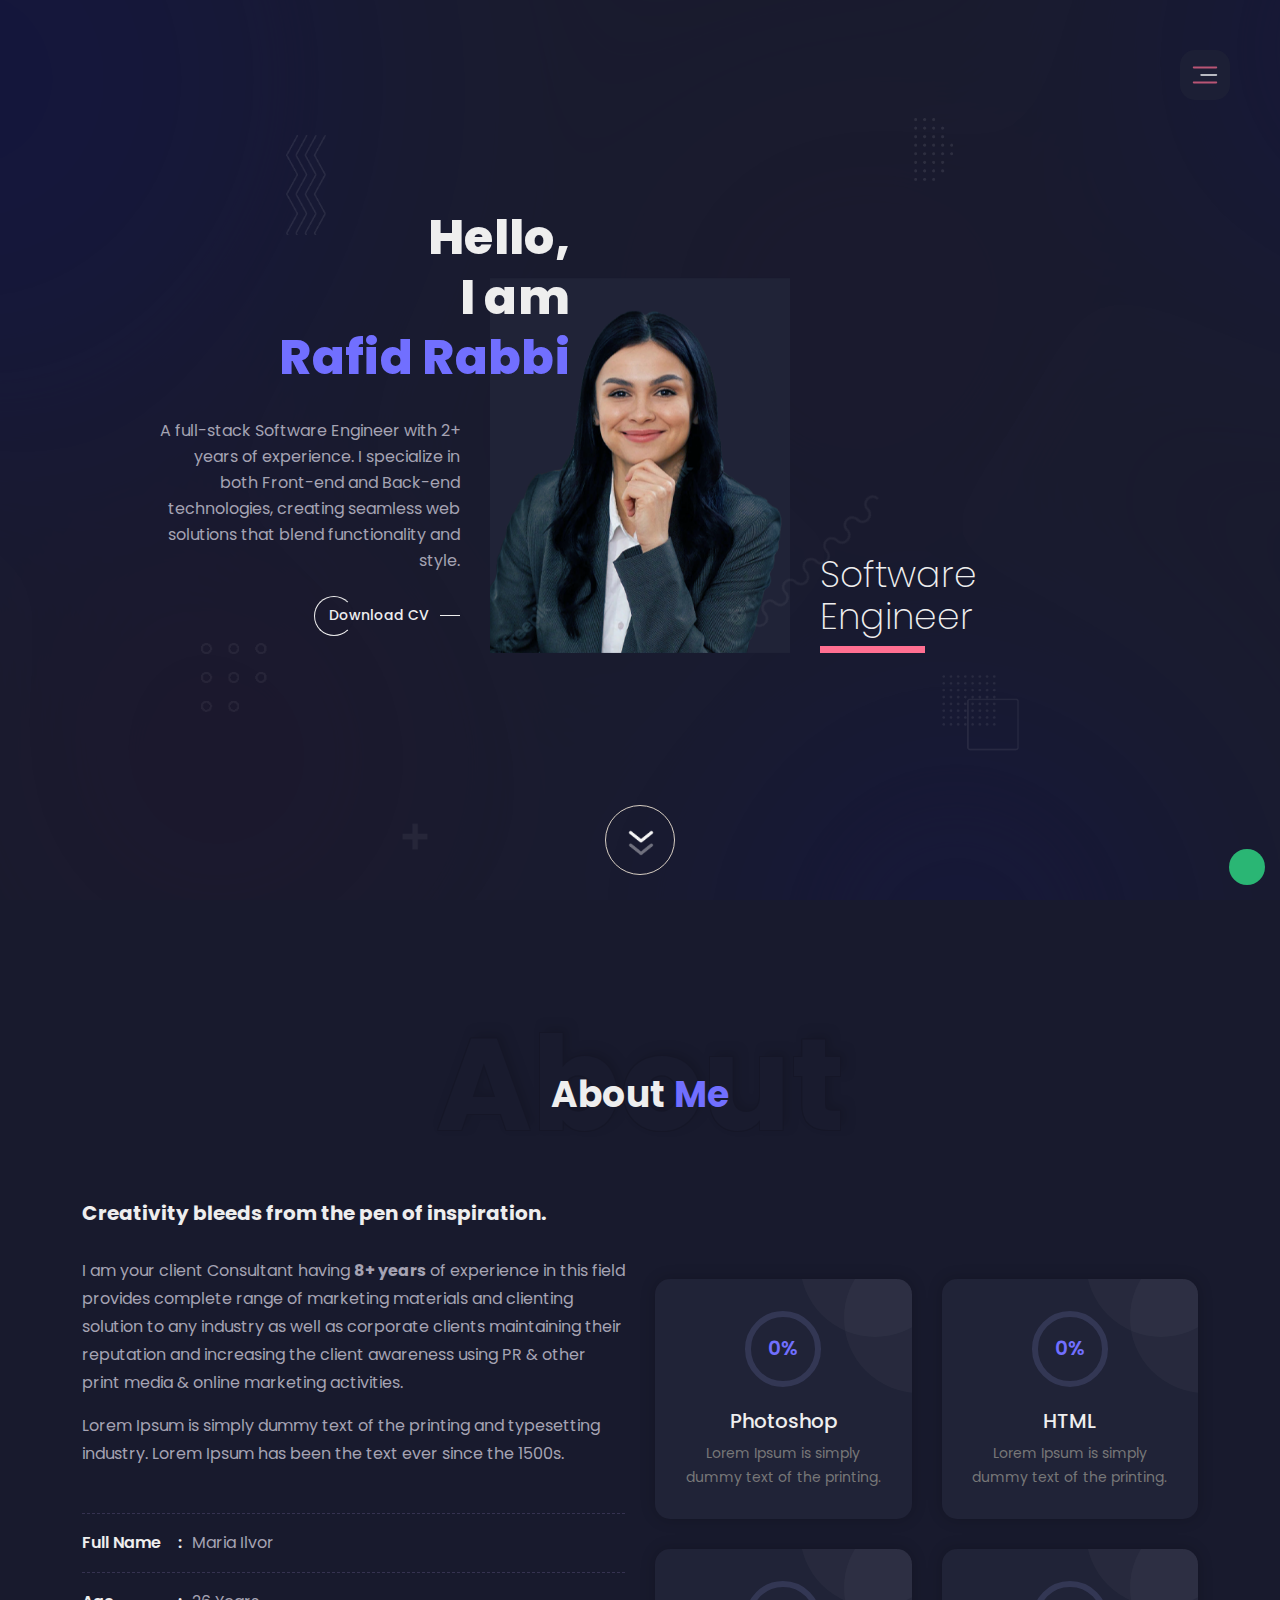
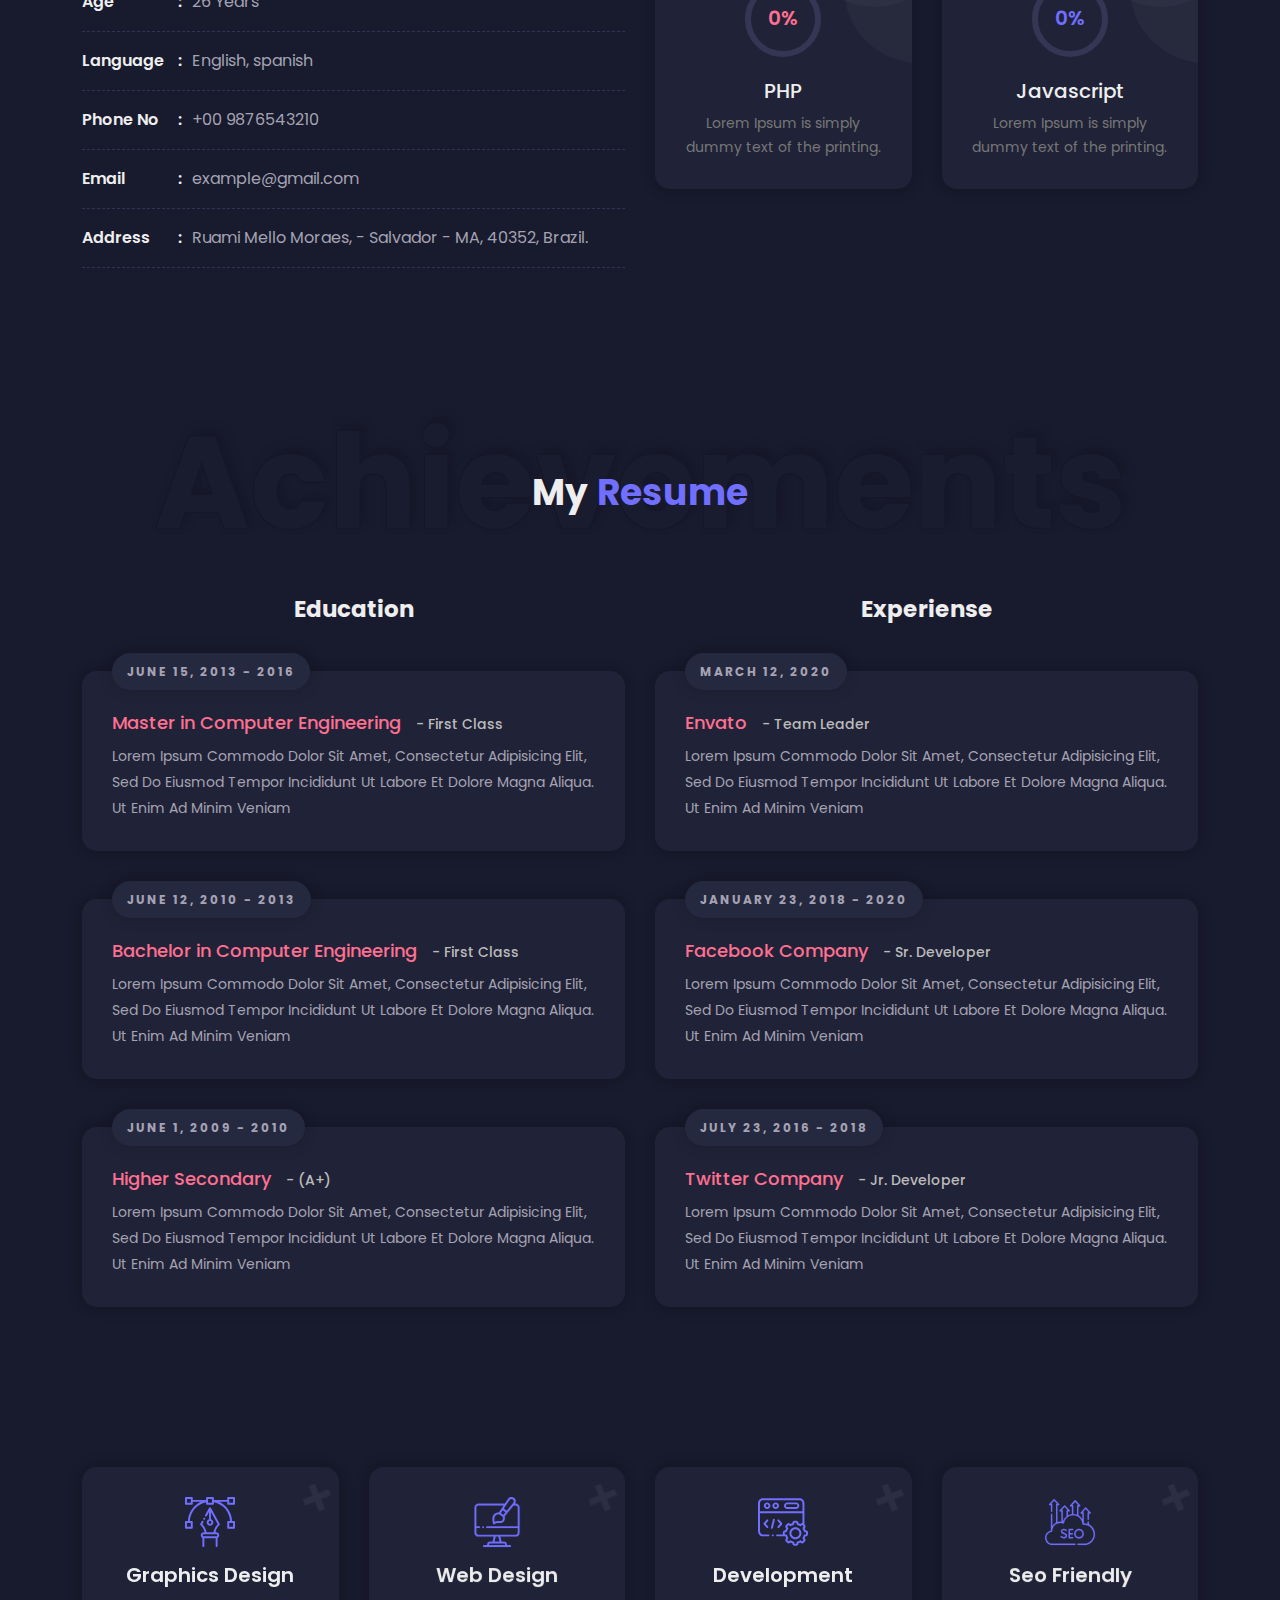
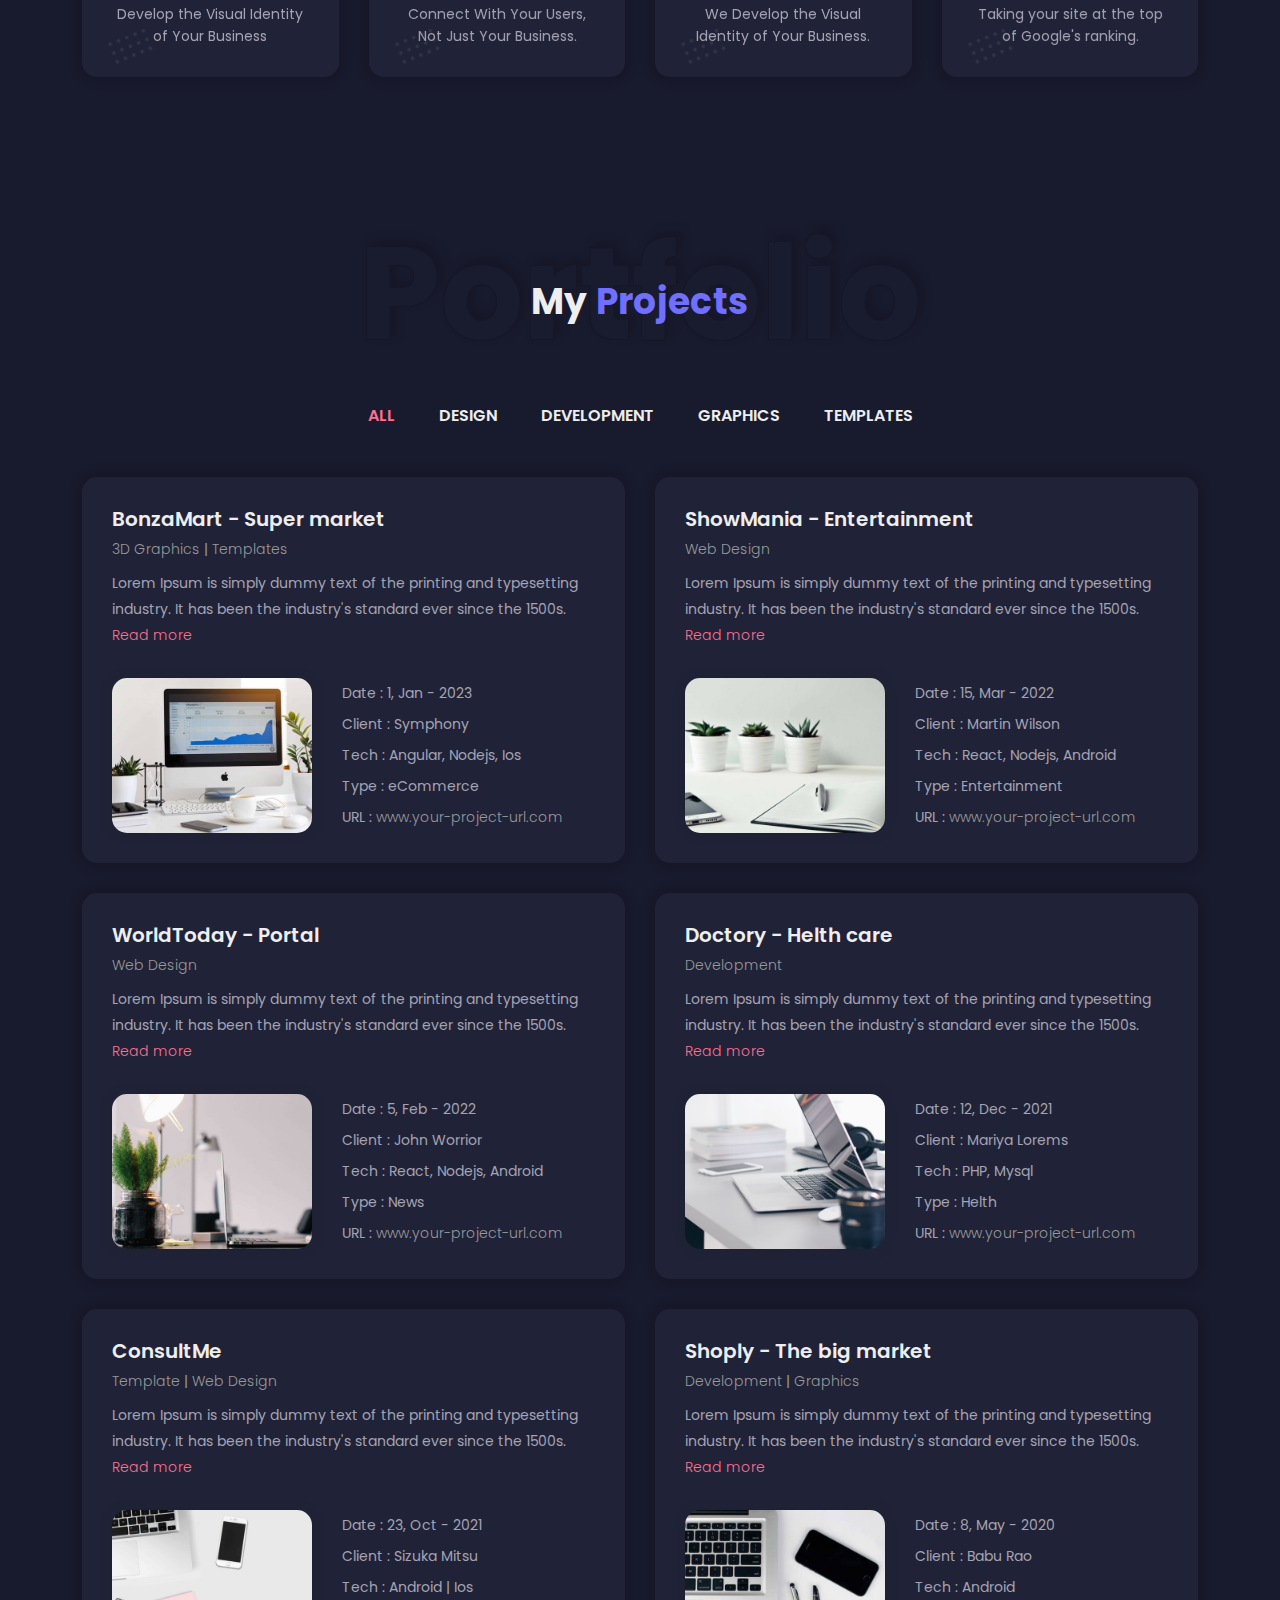
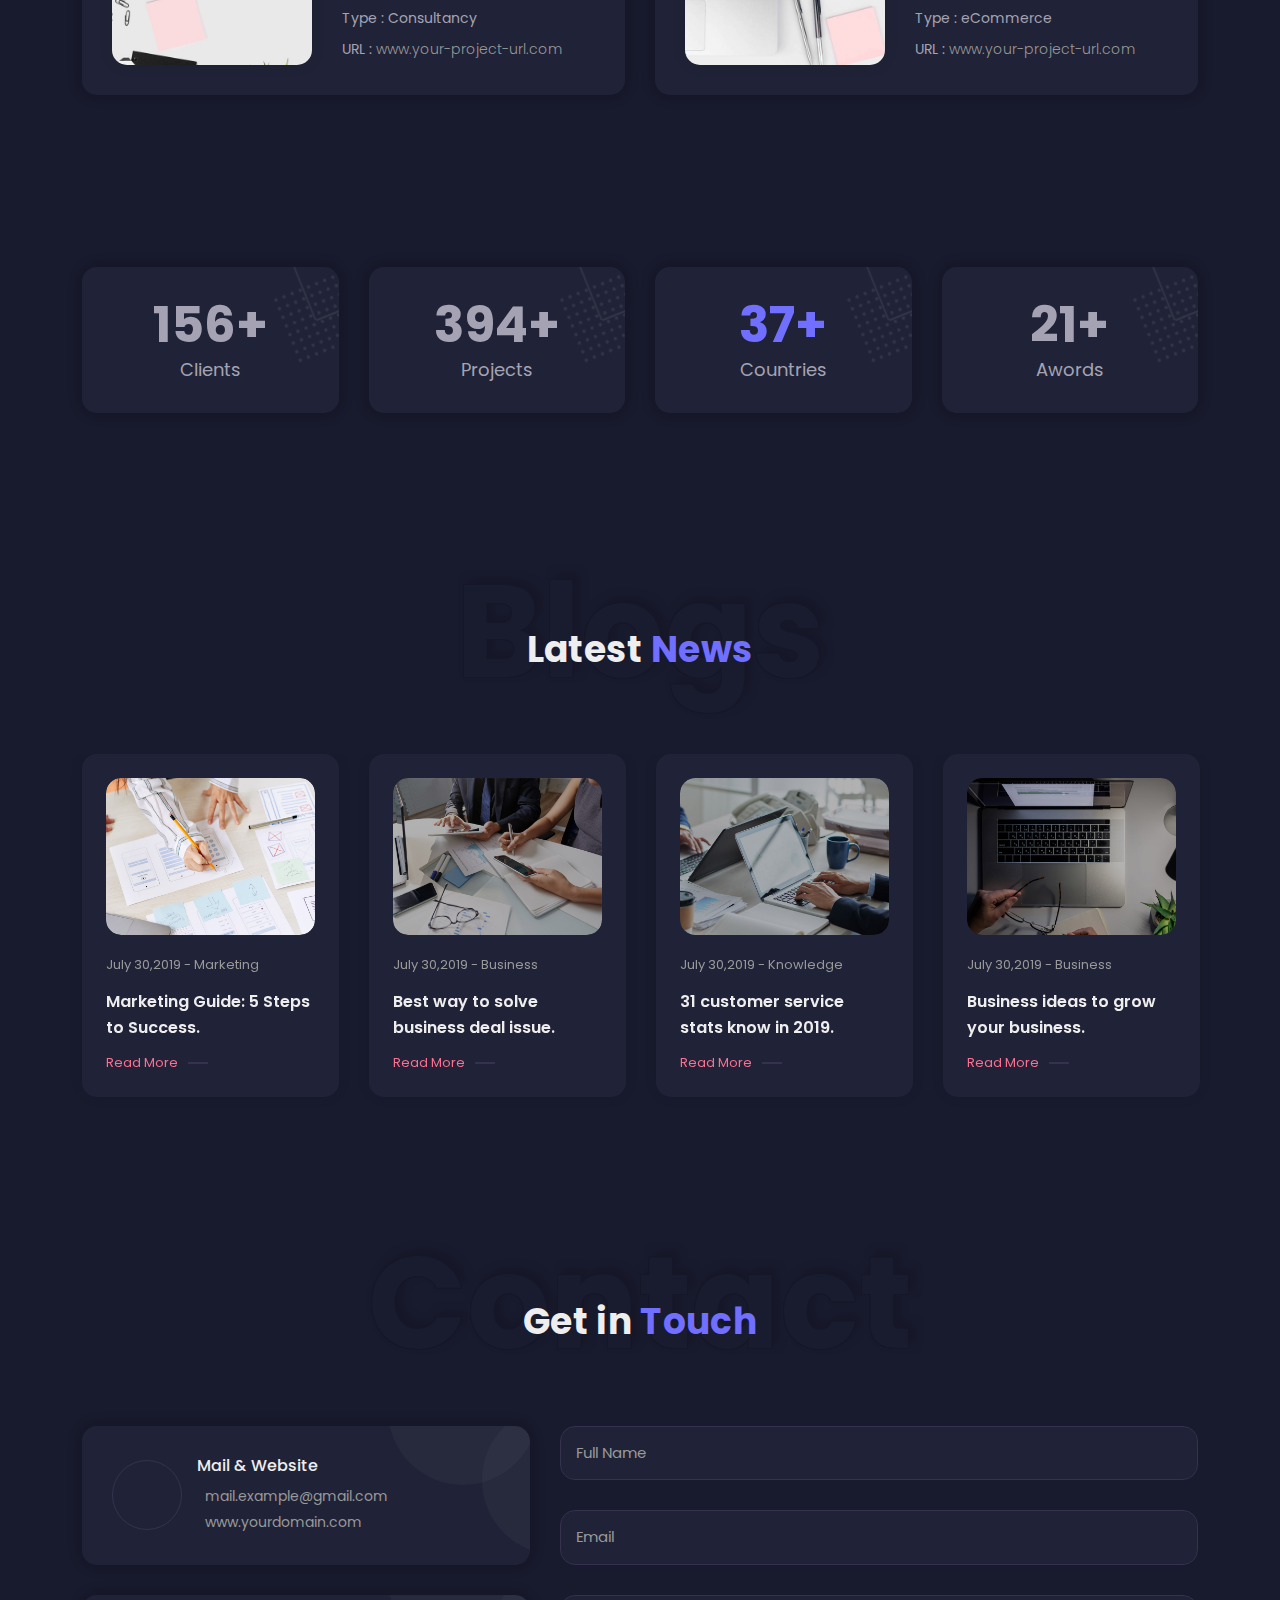
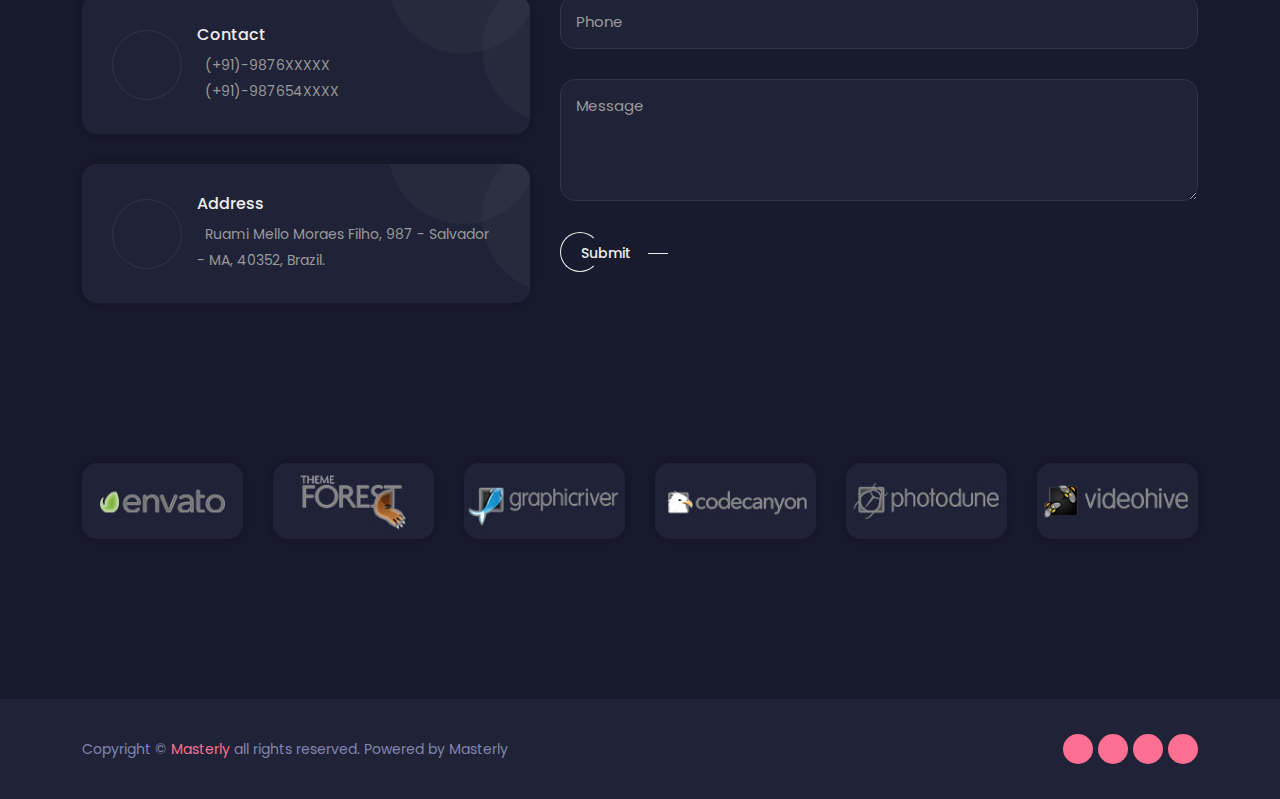
==== commit c84055cf: "about and home" ====
--- a/dark.html
+++ b/dark.html
@@ -1,21 +1,12 @@
-<!--========================================================= 
-Item Name: Masterly - Personal Portfolio One Page HTML Template.
-Author: ashishmaraviya
-Version: 2
-Copyright 2023
-Author URI: https://themeforest.net/user/ashishmaraviya
-============================================================-->
 <!DOCTYPE html>
 <html lang="en">
 
-
-<!-- Mirrored from maraviyainfotech.com/projects/masterly/demo-4/dark.html by HTTrack Website Copier/3.x [XR&CO'2014], Sat, 06 Apr 2024 16:18:35 GMT -->
 <head>
     <meta charset="UTF-8">
     <meta http-equiv="x-ua-compatible" content="ie=edge">
     <meta name="viewport" content="width=device-width, initial-scale=1.0, minimum-scale=1.0">
 
-    <title>Masterly - Personal Portfolio One Page HTML Template</title>
+    <title>Rafid Rabbi Personal Portfolio One Page HTML Template</title>
     <meta name="keywords"
         content="personal portfolio, cv, resume, agency, bootstrap, clean, cv, designer, developer, freelancer, modern, one page portfolio, onepage, personal portfolio, responsive, resume, vcard">
     <meta name="description" content="Unique Personal Portfolio HTML Template">
@@ -86,7 +77,7 @@
                     <a class="nav-link ms-nav" href="#portfolio">Portfolio</a>
                 </li>
                 <li class="nav-item">
-                    <a class="nav-link ms-nav" href="#news">News</a>
+                    <a class="nav-link ms-nav" href="#news">Blog</a>
                 </li>
                 <li class="nav-item">
                     <a class="nav-link ms-nav" href="#contact">Contacts</a>
@@ -109,12 +100,10 @@
                 <div class="hero-item static">
                     <div class="ms-hero-detail">
                         <h2 class="ms-hero-title title-right-overflow"><span>Hello, <br> I am<br> <span
-                                    class="name">&nbsp; Maria Ilvor</span></span>
+                                    class="name">&nbsp; Rafid Rabbi</span></span>
                         </h2>
-                        <p class="ms-hero-detail">Lorem Ipsum is simply
-                            dummy text of the printing and typesetting industry. Lorem Ipsum has been the industry's
-                            standard dummy text ever since the 1500s</p>
-                        <a href="#" class="ms-learn-more-right">
+                        <p class="ms-hero-detail">A full-stack Software Engineer with 2+ years of experience. I specialize in both Front-end and Back-end technologies, creating seamless web solutions that blend functionality and style.</p>
+                        <a href="https://drive.google.com/file/d/1P2qiliCPpoVbA1U5rakrOr4VmHl1MH6t/view?usp=sharing" class="ms-learn-more-right" target="_blank">
                             <span class="text">Download CV</span>
                         </a>
                     </div>
@@ -124,7 +113,7 @@
                         </div>
                     </div>
                     <div class="ms-hero-name">
-                        <h3><span>Web Developer</span></h3>
+                        <h3><span>Software Engineer</span></h3>
                     </div>
                 </div>
                 <div class="art"></div>
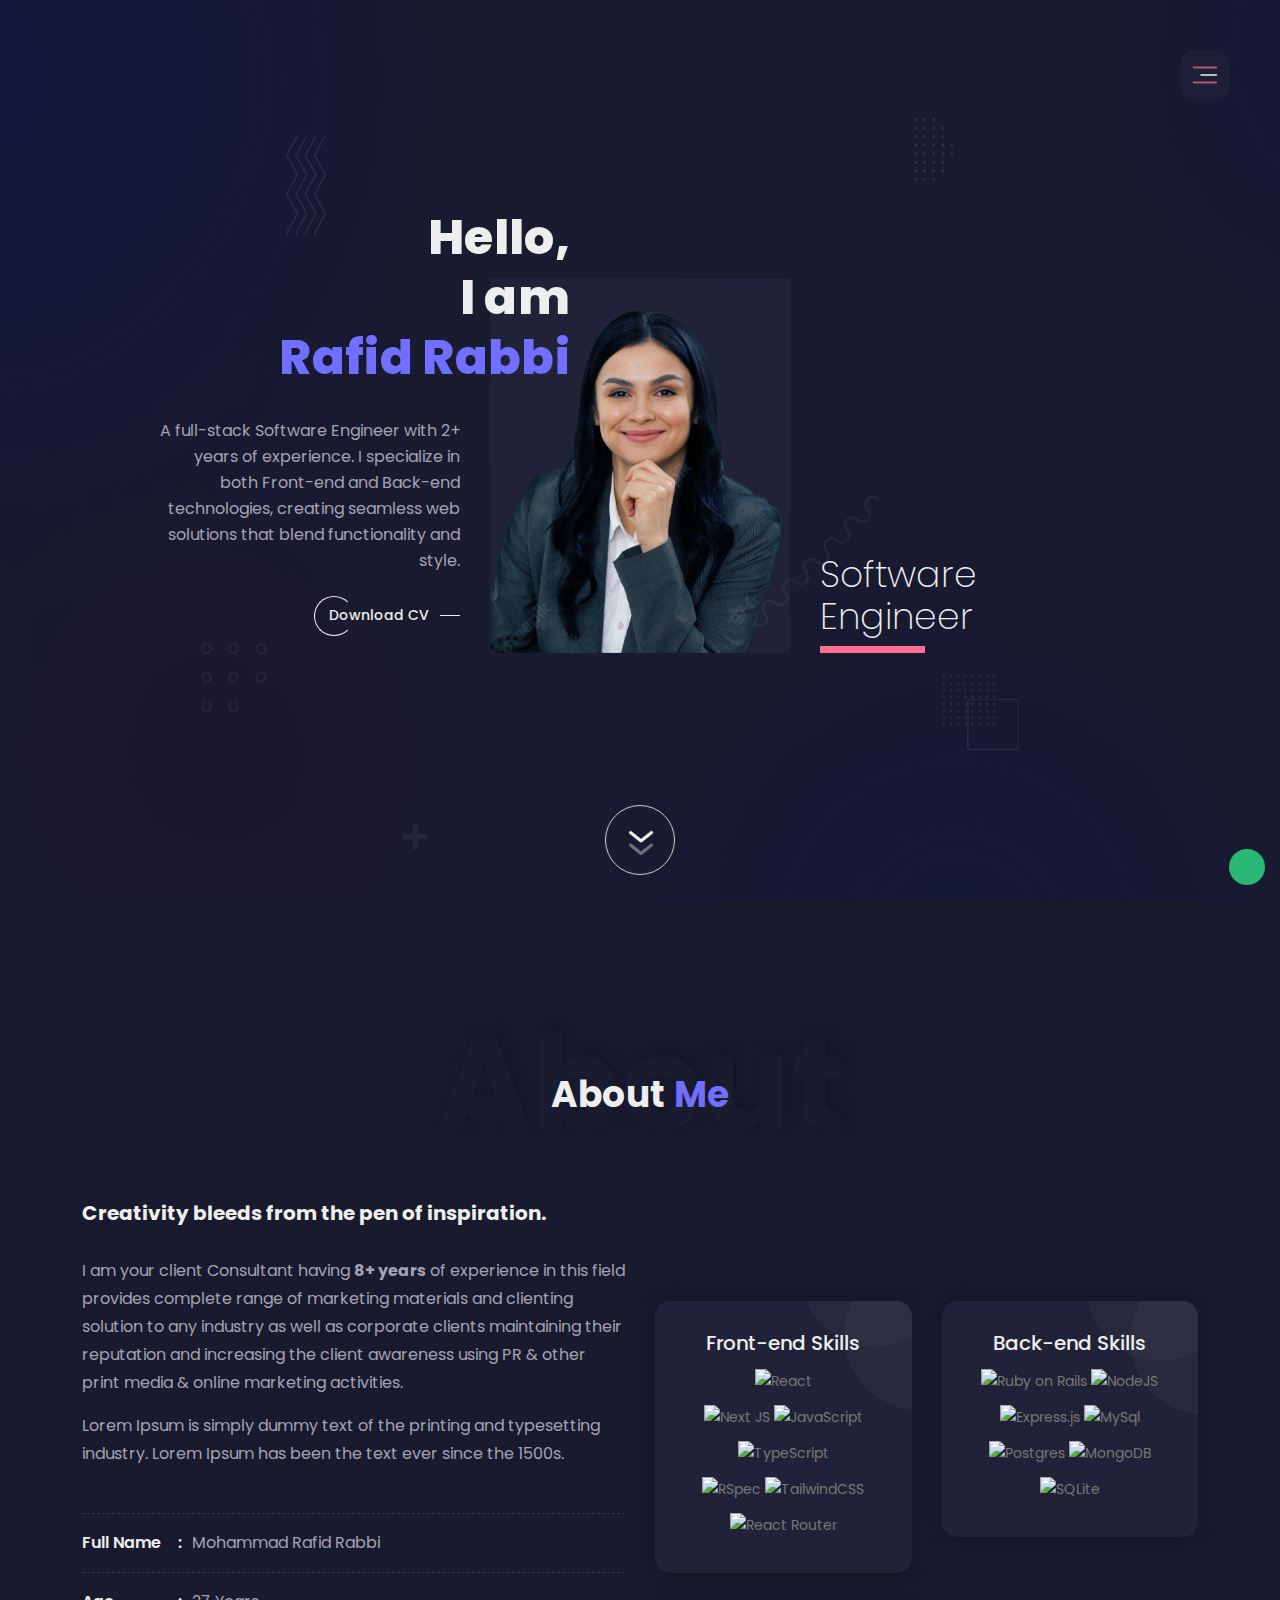
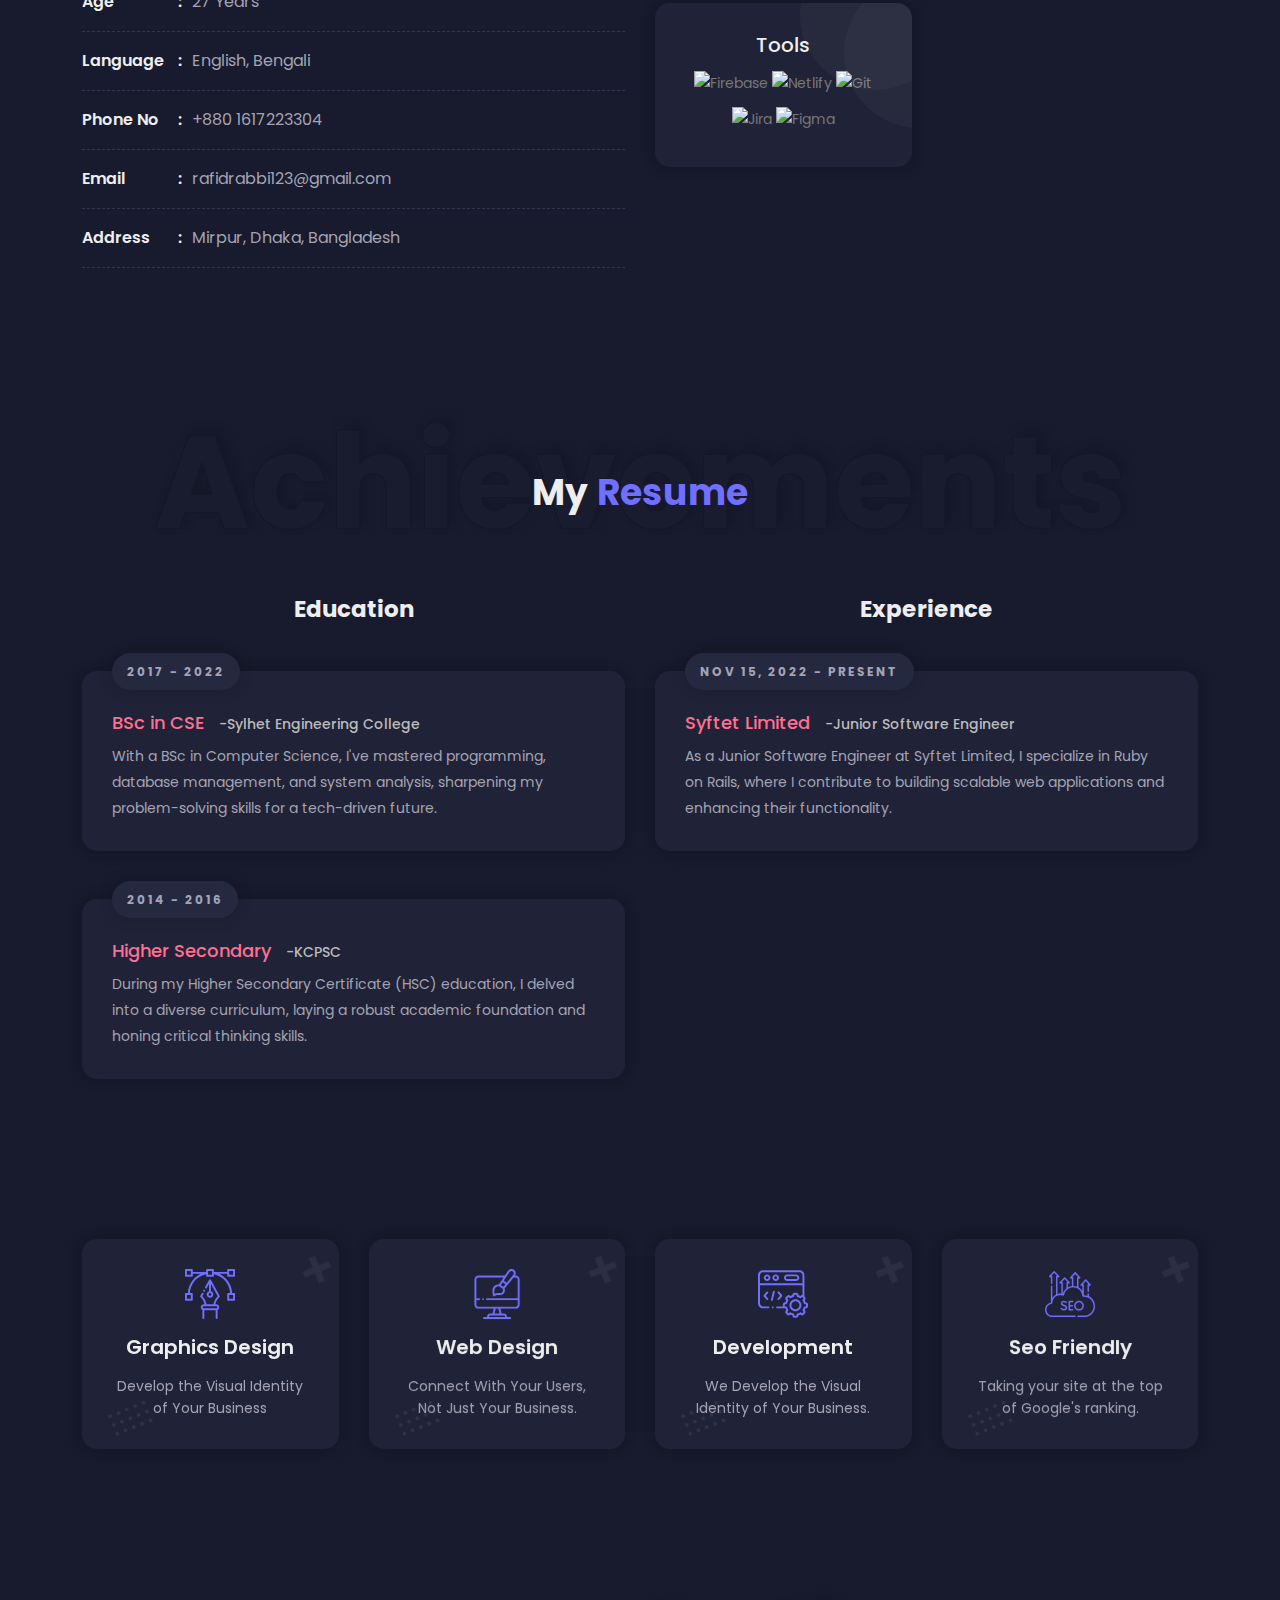
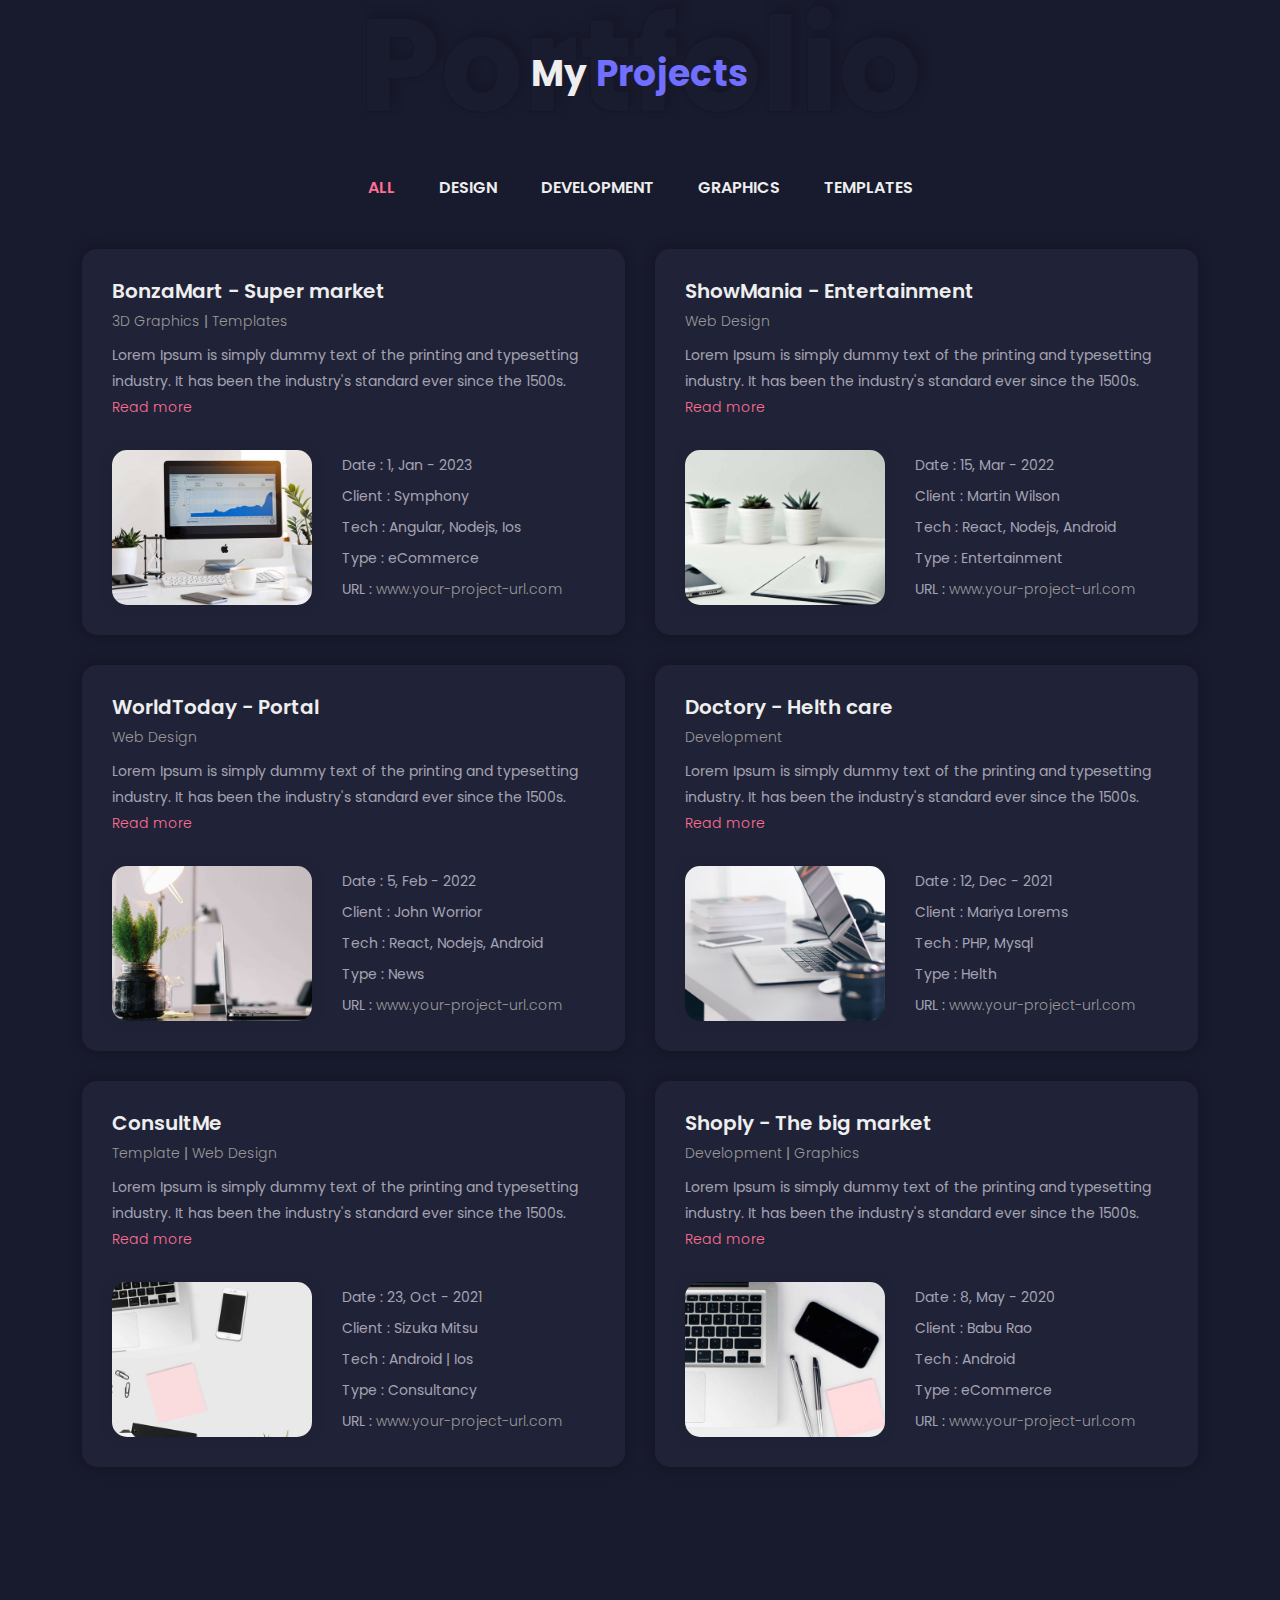
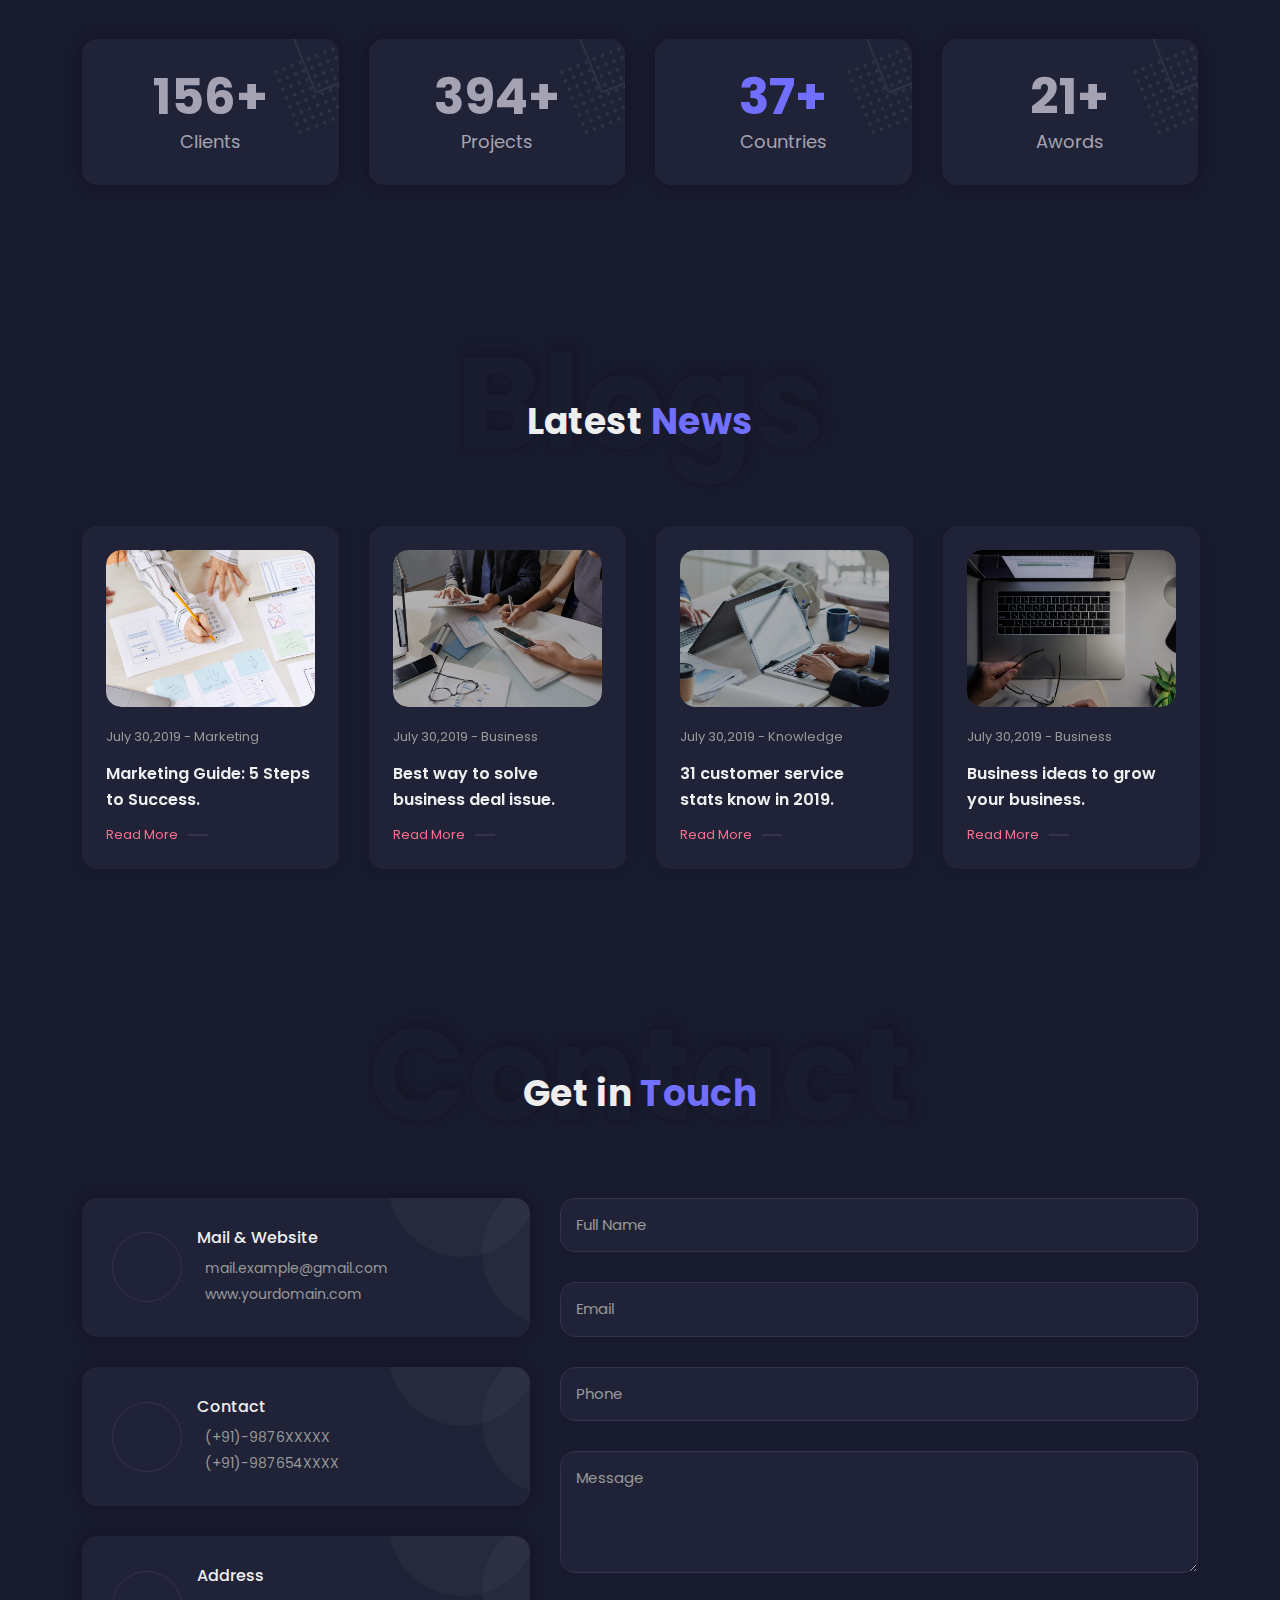
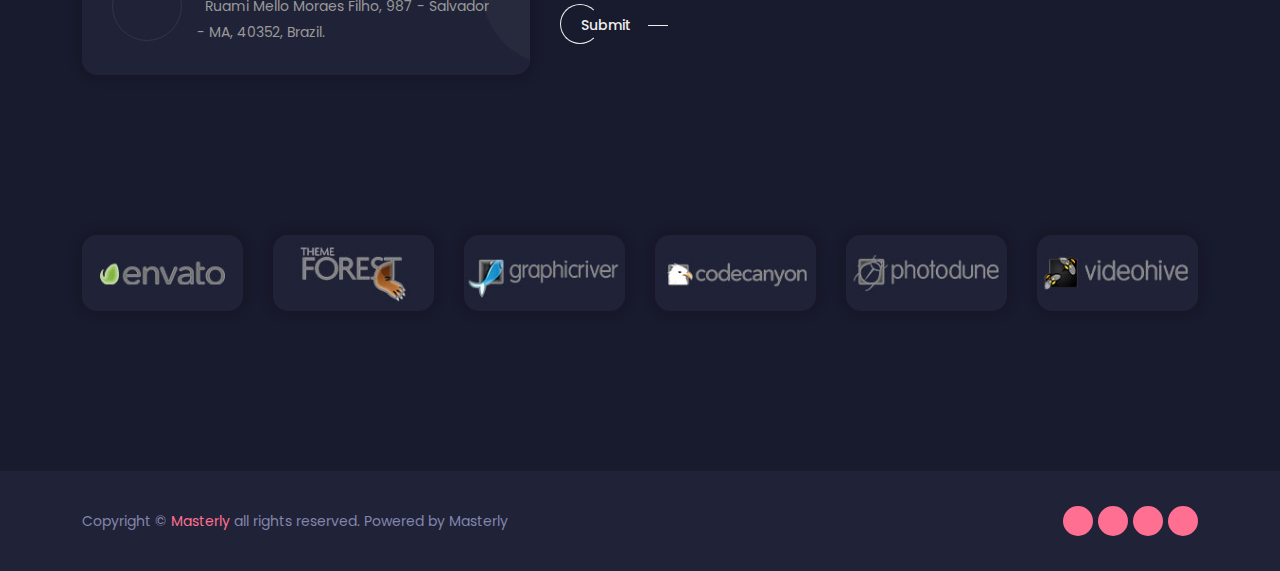
==== commit a8c94d3a: "second" ====
--- a/dark.html
+++ b/dark.html
@@ -1,250 +1,391 @@
 <!DOCTYPE html>
 <html lang="en">
-
-<head>
-    <meta charset="UTF-8">
-    <meta http-equiv="x-ua-compatible" content="ie=edge">
-    <meta name="viewport" content="width=device-width, initial-scale=1.0, minimum-scale=1.0">
+  <head>
+    <meta charset="UTF-8" />
+    <meta http-equiv="x-ua-compatible" content="ie=edge" />
+    <meta
+      name="viewport"
+      content="width=device-width, initial-scale=1.0, minimum-scale=1.0"
+    />
 
     <title>Rafid Rabbi Personal Portfolio One Page HTML Template</title>
-    <meta name="keywords"
-        content="personal portfolio, cv, resume, agency, bootstrap, clean, cv, designer, developer, freelancer, modern, one page portfolio, onepage, personal portfolio, responsive, resume, vcard">
-    <meta name="description" content="Unique Personal Portfolio HTML Template">
-    <meta name="author" content="ashishmaraviya">
-    <meta name="generator" content="Mobirise v3.12.1, mobirise.com">
+    <meta
+      name="keywords"
+      content="personal portfolio, cv, resume, agency, bootstrap, clean, cv, designer, developer, freelancer, modern, one page portfolio, onepage, personal portfolio, responsive, resume, vcard"
+    />
+    <meta
+      name="description"
+      content="Unique Personal Portfolio HTML Template"
+    />
+    <meta name="author" content="ashishmaraviya" />
+    <meta name="generator" content="Mobirise v3.12.1, mobirise.com" />
     <!-- site Favicon -->
-    <link rel="icon" href="assets/img/favicon/favicon.png" sizes="32x32">
-    <link rel="apple-touch-icon" href="assets/img/favicon/favicon.png">
-    <meta name="msapplication-TileImage" content="assets/img/favicon/favicon.png">
+    <link rel="icon" href="assets/img/favicon/favicon.png" sizes="32x32" />
+    <link rel="apple-touch-icon" href="assets/img/favicon/favicon.png" />
+    <meta
+      name="msapplication-TileImage"
+      content="assets/img/favicon/favicon.png"
+    />
 
     <!-- css Font -->
 
     <!-- css All Plugins Files -->
-    <link rel="stylesheet" href="assets/css/plugins/bootstrap.css">
-    <link rel="stylesheet" href="assets/css/plugins/jquery.fancybox.min.css">
-    <link rel="stylesheet" href="assets/css/plugins/slick.min.css">
+    <link rel="stylesheet" href="assets/css/plugins/bootstrap.css" />
+    <link rel="stylesheet" href="assets/css/plugins/jquery.fancybox.min.css" />
+    <link rel="stylesheet" href="assets/css/plugins/slick.min.css" />
 
     <!-- Main Style -->
-    <link rel="stylesheet" href="assets/css/dark.css">
-    <link rel="stylesheet" href="assets/css/responsive.css">
-
-</head>
-
-<body>
-
+    <link rel="stylesheet" href="assets/css/dark.css" />
+    <link rel="stylesheet" href="assets/css/responsive.css" />
+  </head>
+
+  <body>
     <!-- Loader -->
     <div id="ms-overlay">
-        <div class="ms-roller">
-            <div></div>
-            <div></div>
-            <div></div>
-            <div></div>
-            <div></div>
-            <div></div>
-            <div></div>
-            <div></div>
-        </div>
+      <div class="ms-roller">
+        <div></div>
+        <div></div>
+        <div></div>
+        <div></div>
+        <div></div>
+        <div></div>
+        <div></div>
+        <div></div>
+      </div>
     </div>
 
     <!-- Header Start -->
     <header>
-        <nav>
-            <a href="javascript:void(0)" class="ms-sidebar-toggle"><img src="assets/img/icons/menu.svg" class="svg_img"
-                    alt="menu"></a>
-        </nav>
+      <nav>
+        <a href="javascript:void(0)" class="ms-sidebar-toggle"
+          ><img src="assets/img/icons/menu.svg" class="svg_img" alt="menu"
+        /></a>
+      </nav>
     </header>
     <!-- Header End -->
 
     <!-- Sidebar Start -->
     <div class="ms-sidebar-overlay"></div>
     <div class="ms-sidebar">
-        <div class="menu-list">
-            <a href="javascript:void(0)" class="close-sidebar">×</a>
-            <ul class="navbar-nav mb-2 ml-auto" id="top-menu">
-                <li class="nav-item active">
-                    <a class="nav-link ms-nav" aria-current="page" href="#home">Home</a>
-                </li>
-                <li class="nav-item">
-                    <a class="nav-link ms-nav" href="#about">About</a>
-                </li>
-                <li class="nav-item">
-                    <a class="nav-link ms-nav" href="#experience">Experience</a>
-                </li>
-                <li class="nav-item">
-                    <a class="nav-link ms-nav" href="#service">Service</a>
-                </li>
-                <li class="nav-item">
-                    <a class="nav-link ms-nav" href="#portfolio">Portfolio</a>
-                </li>
-                <li class="nav-item">
-                    <a class="nav-link ms-nav" href="#news">Blog</a>
-                </li>
-                <li class="nav-item">
-                    <a class="nav-link ms-nav" href="#contact">Contacts</a>
-                </li>
-            </ul>
-        </div>
+      <div class="menu-list">
+        <a href="javascript:void(0)" class="close-sidebar">×</a>
+        <ul class="navbar-nav mb-2 ml-auto" id="top-menu">
+          <li class="nav-item active">
+            <a class="nav-link ms-nav" aria-current="page" href="#home">Home</a>
+          </li>
+          <li class="nav-item">
+            <a class="nav-link ms-nav" href="#about">About</a>
+          </li>
+          <li class="nav-item">
+            <a class="nav-link ms-nav" href="#experience">Experience</a>
+          </li>
+          <li class="nav-item">
+            <a class="nav-link ms-nav" href="#service">Service</a>
+          </li>
+          <li class="nav-item">
+            <a class="nav-link ms-nav" href="#portfolio">Portfolio</a>
+          </li>
+          <li class="nav-item">
+            <a class="nav-link ms-nav" href="#news">Blog</a>
+          </li>
+          <li class="nav-item">
+            <a class="nav-link ms-nav" href="#contact">Contacts</a>
+          </li>
+        </ul>
+      </div>
     </div>
     <!-- Sidebar End -->
 
     <!-- Hero Start -->
     <section id="home" class="ms-hero margin-b-50">
-        <div class="ms-diamond-1"></div>
-        <div class="ms-diamond-2"></div>
-        <div class="ms-diamond-3"></div>
-        <div class="ms-diamond-4"></div>
-        <div class="ms-diamond-5"></div>
-        <div class="ms-diamond-6"></div>
-        <div class="container">
-            <div class="hero-content">
-                <div class="hero-item static">
-                    <div class="ms-hero-detail">
-                        <h2 class="ms-hero-title title-right-overflow"><span>Hello, <br> I am<br> <span
-                                    class="name">&nbsp; Rafid Rabbi</span></span>
-                        </h2>
-                        <p class="ms-hero-detail">A full-stack Software Engineer with 2+ years of experience. I specialize in both Front-end and Back-end technologies, creating seamless web solutions that blend functionality and style.</p>
-                        <a href="https://drive.google.com/file/d/1P2qiliCPpoVbA1U5rakrOr4VmHl1MH6t/view?usp=sharing" class="ms-learn-more-right" target="_blank">
-                            <span class="text">Download CV</span>
-                        </a>
-                    </div>
-                    <div class="ms-hero-img">
-                        <div class="ms-card" data-tilt>
-                            <img src="assets/img/hero/my-img-dark.png" alt="vasantbhai">
-                        </div>
-                    </div>
-                    <div class="ms-hero-name">
-                        <h3><span>Software Engineer</span></h3>
-                    </div>
-                </div>
-                <div class="art"></div>
-            </div>
-        </div>
-        <div class="scroll-next" data-scroll="about">
-            <div class="ms-container">
-                <span class="menu">
-                    <span class="text"></span>
-                    <span class="circle"></span>
-                </span>
-            </div>
-        </div>
+      <div class="ms-diamond-1"></div>
+      <div class="ms-diamond-2"></div>
+      <div class="ms-diamond-3"></div>
+      <div class="ms-diamond-4"></div>
+      <div class="ms-diamond-5"></div>
+      <div class="ms-diamond-6"></div>
+      <div class="container">
+        <div class="hero-content">
+          <div class="hero-item static">
+            <div class="ms-hero-detail">
+              <h2 class="ms-hero-title title-right-overflow">
+                <span
+                  >Hello, <br />
+                  I am<br />
+                  <span class="name">&nbsp; Rafid Rabbi</span></span
+                >
+              </h2>
+              <p class="ms-hero-detail">
+                A full-stack Software Engineer with 2+ years of experience. I
+                specialize in both Front-end and Back-end technologies, creating
+                seamless web solutions that blend functionality and style.
+              </p>
+              <a
+                href="https://drive.google.com/file/d/1P2qiliCPpoVbA1U5rakrOr4VmHl1MH6t/view?usp=sharing"
+                class="ms-learn-more-right"
+                target="_blank"
+              >
+                <span class="text">Download CV</span>
+              </a>
+            </div>
+            <div class="ms-hero-img">
+              <div class="ms-card" data-tilt>
+                <img src="assets/img/hero/my-img-dark.png" alt="vasantbhai" />
+              </div>
+            </div>
+            <div class="ms-hero-name">
+              <h3><span>Software Engineer</span></h3>
+            </div>
+          </div>
+          <div class="art"></div>
+        </div>
+      </div>
+      <div class="scroll-next" data-scroll="about">
+        <div class="ms-container">
+          <span class="menu">
+            <span class="text"></span>
+            <span class="circle"></span>
+          </span>
+        </div>
+      </div>
     </section>
     <!-- Hero End -->
 
     <!-- About section -->
     <section id="about" class="ms-about padding-tb-80 sec-bg">
-        <div class="container">
-            <div class="row">
-                <div class="section-title">
-                    <h2>About<span> Me</span></h2>
-                    <span class="ligh-title">About</span>
-                </div>
-                <div class="col-lg-6">
-                    <div class="ms-about-detail m-b-991">
-                        <h4>Creativity bleeds from the pen of inspiration.</h4>
-                        <p class="ms-text">I am your client Consultant having <b>8+ years</b> of experience in this
-                            field
-                            provides complete range of marketing materials and clienting solution to any industry as
-                            well
-                            as corporate clients maintaining their reputation and increasing the client awareness using
-                            PR & other print media & online marketing activities.</p>
-                        <p class="ms-text">Lorem Ipsum is simply dummy text of the printing and typesetting industry.
-                            Lorem Ipsum has been the text ever since the 1500s.</p>
-                        <div class="ms-about-info">
-                            <ul class="m-r-30">
-                                <li><span class="title">Full Name<b>:</b></span>Maria Ilvor</li>
-                                <li><span class="title">Age<b>:</b></span>26 Years</li>
-                                <li><span class="title">Language<b>:</b></span>English, spanish</li>
-                                <li><span class="title">Phone No<b>:</b></span>+00 9876543210</li>
-                                <li><span class="title">Email<b>:</b></span>example@gmail.com</li>
-                                <li><span class="title">Address<b>:</b></span><span>Ruami Mello Moraes, - Salvador - MA,
-                                        40352, Brazil.</span></li>
-                            </ul>
-                        </div>
-                    </div>
-                </div>
-                <div class="col-lg-6">
-                    <div class="ms-skill-progress">
-                        <div class="row m-b-minus-30px">
-                            <div class="col-md-6">
-                                <div class="ms-box">
-                                    <svg class="progress noselect" data-progress="87" x="0px" y="0px"
-                                        viewBox="0 0 80 80">
-                                        <path class="track" d="M5,40a35,35 0 1,0 70,0a35,35 0 1,0 -70,0" />
-                                        <path class="fill" d="M5,40a35,35 0 1,0 70,0a35,35 0 1,0 -70,0" />
-                                        <text class="value" x="50%" y="58%">0%</text>
-                                    </svg>
-                                    <h3>Photoshop</h3>
-                                    <p>Lorem Ipsum is simply dummy text of the printing.</p>
-                                </div>
-                            </div>
-                            <div class="col-md-6">
-                                <div class="ms-box">
-                                    <svg class="progress noselect" data-progress="80" x="0px" y="0px"
-                                        viewBox="0 0 80 80">
-                                        <path class="track" d="M5,40a35,35 0 1,0 70,0a35,35 0 1,0 -70,0" />
-                                        <path class="fill" d="M5,40a35,35 0 1,0 70,0a35,35 0 1,0 -70,0" />
-                                        <text class="value" x="50%" y="58%">0%</text>
-                                    </svg>
-                                    <h3>HTML</h3>
-                                    <p>Lorem Ipsum is simply dummy text of the printing.</p>
-                                </div>
-                            </div>
-                            <div class="col-md-6">
-                                <div class="ms-box">
-                                    <svg class="progress active noselect" data-progress="95" x="0px" y="0px"
-                                        viewBox="0 0 80 80">
-                                        <path class="track" d="M5,40a35,35 0 1,0 70,0a35,35 0 1,0 -70,0" />
-                                        <path class="fill" d="M5,40a35,35 0 1,0 70,0a35,35 0 1,0 -70,0" />
-                                        <text class="value" x="50%" y="58%">0%</text>
-                                    </svg>
-                                    <h3>PHP</h3>
-                                    <p>Lorem Ipsum is simply dummy text of the printing.</p>
-                                </div>
-                            </div>
-                            <div class="col-md-6">
-                                <div class="ms-box">
-                                    <svg class="progress noselect" data-progress="70" x="0px" y="0px"
-                                        viewBox="0 0 80 80">
-                                        <path class="track" d="M5,40a35,35 0 1,0 70,0a35,35 0 1,0 -70,0" />
-                                        <path class="fill" d="M5,40a35,35 0 1,0 70,0a35,35 0 1,0 -70,0" />
-                                        <text class="value" x="50%" y="58%">0%</text>
-                                    </svg>
-                                    <h3>Javascript</h3>
-                                    <p>Lorem Ipsum is simply dummy text of the printing.</p>
-                                </div>
-                            </div>
-                        </div>
-                    </div>
-                </div>
-            </div>
-        </div>
+      <div class="container">
+        <div class="row">
+          <div class="section-title">
+            <h2>About<span> Me</span></h2>
+            <span class="ligh-title">About</span>
+          </div>
+          <div class="col-lg-6">
+            <div class="ms-about-detail m-b-991">
+              <h4>Creativity bleeds from the pen of inspiration.</h4>
+              <p class="ms-text">
+                I am your client Consultant having <b>8+ years</b> of experience
+                in this field provides complete range of marketing materials and
+                clienting solution to any industry as well as corporate clients
+                maintaining their reputation and increasing the client awareness
+                using PR & other print media & online marketing activities.
+              </p>
+              <p class="ms-text">
+                Lorem Ipsum is simply dummy text of the printing and typesetting
+                industry. Lorem Ipsum has been the text ever since the 1500s.
+              </p>
+              <div class="ms-about-info">
+                <ul class="m-r-30">
+                  <li>
+                    <span class="title">Full Name<b>:</b></span
+                    >Mohammad Rafid Rabbi
+                  </li>
+                  <li>
+                    <span class="title">Age<b>:</b></span
+                    >27 Years
+                  </li>
+                  <li>
+                    <span class="title">Language<b>:</b></span
+                    >English, Bengali
+                  </li>
+                  <li>
+                    <span class="title">Phone No<b>:</b></span
+                    >+880 1617223304
+                  </li>
+                  <li>
+                    <span class="title">Email<b>:</b></span
+                    >rafidrabbi123@gmail.com
+                  </li>
+                  <li>
+                    <span class="title">Address<b>:</b></span
+                    ><span>Mirpur, Dhaka, Bangladesh</span>
+                  </li>
+                </ul>
+              </div>
+            </div>
+          </div>
+          <div class="col-lg-6">
+            <div class="ms-skill-progress">
+              <div class="row m-b-minus-30px">
+                <div class="col-md-6">
+                  <div class="ms-box left-align">
+                    <h3>Front-end Skills</h3>
+                    <p>
+                        <img
+                        style="padding: 6px 0"
+                        src="https://img.shields.io/badge/react-%2320232a.svg?style=for-the-badge&logo=react&logoColor=%2361DAFB"
+                        alt="React"
+                      /> <br>
+                      <img
+                        style="padding: 6px 0"
+                        src="https://img.shields.io/badge/Next-black?style=for-the-badge&logo=next.js&logoColor=white"
+                        alt="Next JS"
+                      />
+                      <img
+                        style="padding: 6px 0"
+                        src="https://img.shields.io/badge/javascript-%23323330.svg?style=for-the-badge&logo=javascript&logoColor=%23F7DF1E"
+                        alt="JavaScript"
+                      />
+                      <img
+                        style="padding: 6px 0"
+                        src="https://img.shields.io/badge/typescript-%23007ACC.svg?style=for-the-badge&logo=typescript&logoColor=white"
+                        alt="TypeScript"
+                      /><br>
+                      <img
+                        style="padding: 6px 0"
+                        src="https://img.shields.io/badge/RSpec-black?style=for-the-badge&logo=rspec"
+                        alt="RSpec"
+                      />
+                      <img
+                        style="padding: 6px 0"
+                        src="https://img.shields.io/badge/tailwindcss-%2338B2AC.svg?style=for-the-badge&logo=tailwind-css&logoColor=white"
+                        alt="TailwindCSS"
+                      />
+                      <img
+                        style="padding: 6px 0"
+                        src="https://img.shields.io/badge/React_Router-CA4245?style=for-the-badge&logo=react-router&logoColor=white"
+                        alt="React Router"
+                      />
+                    </p>
+                  </div>
+                </div>
+
+                <div class="col-md-6">
+                  <div class="ms-box left-align">
+                    <h3>Back-end Skills</h3>
+                    <p>
+                      <img
+                        style="padding: 6px 0"
+                        src="https://img.shields.io/badge/Ruby_on_Rails-red?style=for-the-badge&logo=Ruby%20on%20Rails"
+                        alt="Ruby on Rails"
+                      />
+                      <img
+                        style="padding: 6px 0"
+                        src="https://img.shields.io/badge/node.js-6DA55F?style=for-the-badge&logo=node.js&logoColor=white"
+                        alt="NodeJS"
+                      />
+                      <img
+                        style="padding: 6px 0"
+                        src="https://img.shields.io/badge/express.js-%23404d59.svg?style=for-the-badge&logo=express&logoColor=%2361DAFB"
+                        alt="Express.js"
+                      />
+                      <img
+                        style="padding: 6px 0"
+                        src="https://img.shields.io/badge/MySQL-orange?style=for-the-badge&logo=mysql"
+                        alt="MySql"
+                      />
+                      <img
+                        style="padding: 6px 0"
+                        src="https://img.shields.io/badge/postgres-%23316192.svg?style=for-the-badge&logo=postgresql&logoColor=white"
+                        alt="Postgres"
+                      />
+                      <img
+                        style="padding: 6px 0"
+                        src="https://img.shields.io/badge/MongoDB-%234ea94b.svg?style=for-the-badge&logo=mongodb&logoColor=white"
+                        alt="MongoDB"
+                      />
+                      <img
+                        style="padding: 6px 0"
+                        src="https://img.shields.io/badge/sqlite-%2307405e.svg?style=for-the-badge&logo=sqlite&logoColor=white"
+                        alt="SQLite"
+                      />
+                    </p>
+                  </div>
+                </div>
+
+                <div class="col-md-6">
+                  <div class="ms-box left-align">
+                    <h3>Tools</h3>
+                    <p>
+                      <img style="padding: 6px 0"
+                        src="https://img.shields.io/badge/firebase-%23039BE5.svg?style=for-the-badge&logo=firebase"
+                        alt="Firebase"
+                      />
+                      <img style="padding: 6px 0"
+                        src="https://img.shields.io/badge/netlify-%2300C7B7.svg?style=for-the-badge&logo=netlify&logoColor=white"
+                        alt="Netlify"
+                      />
+                      <img style="padding: 6px 0"
+                        src="https://img.shields.io/badge/Git-%23F05032.svg?style=for-the-badge&logo=git&logoColor=white"
+                        alt="Git"
+                      />
+                      <img style="padding: 6px 0"
+                        src="https://img.shields.io/badge/jira-%230A0FFF.svg?style=for-the-badge&logo=jira&logoColor=white"
+                        alt="Jira"
+                      />
+                      <img style="padding: 6px 0"
+                        src="https://img.shields.io/badge/figma-%23F24E1E.svg?style=for-the-badge&logo=figma&logoColor=white"
+                        alt="Figma"
+                      />
+                    </p>
+                  </div>
+                </div>
+
+                <!-- <div class="col-md-6">
+                  <div class="ms-box">
+                    <svg
+                      class="progress noselect"
+                      data-progress="70"
+                      x="0px"
+                      y="0px"
+                      viewBox="0 0 80 80"
+                    >
+                      <path
+                        class="track"
+                        d="M5,40a35,35 0 1,0 70,0a35,35 0 1,0 -70,0"
+                      />
+                      <path
+                        class="fill"
+                        d="M5,40a35,35 0 1,0 70,0a35,35 0 1,0 -70,0"
+                      />
+                      <text class="value" x="50%" y="58%">0%</text>
+                    </svg>
+                    <h3>Javascript</h3>
+                    <p>Lorem Ipsum is simply dummy text of the printing.</p>
+                  </div>
+                </div> -->
+              </div>
+            </div>
+          </div>
+        </div>
+      </div>
     </section>
     <!-- About section End -->
 
     <!-- Start Experience & Education section -->
     <section id="experience" class="ms-experience padding-tb-80">
-        <div class="container">
-            <div class="row">
-                <div class="section-title">
-                    <h2>My <span>Resume</span></h2>
-                    <span class="ligh-title">Achievements</span>
-                </div>
-                <div class="col-lg-6 col-md-12 col-sm-12">
-                    <div class="education ms-ex-box m-b-991">
-                        <h4>Education</h4>
-                        <ul class="timeline">
-                            <li class="timeline-item" data-aos="fade-up" data-aos-duration="2000" data-aos-delay="400">
-                                <div class="timeline-info">
-                                    <span>June 15, 2013 - 2016</span>
-                                </div>
-                                <div class="timeline-content">
-                                    <h5 class="timeline-title">Master in Computer Engineering<span class="sub">- First
-                                            Class</span></h5>
-                                    <p>Lorem Ipsum Commodo Dolor Sit Amet, Consectetur Adipisicing Elit, Sed Do Eiusmod
-                                        Tempor Incididunt Ut Labore Et Dolore Magna Aliqua. Ut Enim Ad Minim Veniam</p>
-                                </div>
-                            </li>
-                            <li class="timeline-item" data-aos="fade-up" data-aos-duration="2000" data-aos-delay="600">
+      <div class="container">
+        <div class="row">
+          <div class="section-title">
+            <h2>My <span>Resume</span></h2>
+            <span class="ligh-title">Achievements</span>
+          </div>
+          <div class="col-lg-6 col-md-12 col-sm-12">
+            <div class="education ms-ex-box m-b-991">
+              <h4>Education</h4>
+              <ul class="timeline">
+                <li
+                  class="timeline-item"
+                  data-aos="fade-up"
+                  data-aos-duration="2000"
+                  data-aos-delay="400"
+                >
+                  <div class="timeline-info">
+                    <span>2017 - 2022</span>
+                  </div>
+                  <div class="timeline-content">
+                    <h5 class="timeline-title">
+                      BSc in CSE<span class="sub"
+                        >-Sylhet Engineering College</span
+                      >
+                    </h5>
+                    <p>
+                      With a BSc in Computer Science, I've mastered programming,
+                      database management, and system analysis, sharpening my
+                      problem-solving skills for a tech-driven future.
+                    </p>
+                  </div>
+                </li>
+                <!-- <li class="timeline-item" data-aos="fade-up" data-aos-duration="2000" data-aos-delay="600">
                                 <div class="timeline-info">
                                     <span>June 12, 2010 - 2013</span>
                                 </div>
@@ -254,36 +395,53 @@
                                     <p>Lorem Ipsum Commodo Dolor Sit Amet, Consectetur Adipisicing Elit, Sed Do Eiusmod
                                         Tempor Incididunt Ut Labore Et Dolore Magna Aliqua. Ut Enim Ad Minim Veniam</p>
                                 </div>
-                            </li>
-                            <li class="timeline-item" data-aos="fade-up" data-aos-duration="2000" data-aos-delay="800">
-                                <div class="timeline-info">
-                                    <span>June 1, 2009 - 2010</span>
-                                </div>
-                                <div class="timeline-content">
-                                    <h5 class="timeline-title">Higher Secondary<span class="sub">- (A+)</span></h5>
-                                    <p>Lorem Ipsum Commodo Dolor Sit Amet, Consectetur Adipisicing Elit, Sed Do Eiusmod
-                                        Tempor Incididunt Ut Labore Et Dolore Magna Aliqua. Ut Enim Ad Minim Veniam</p>
-                                </div>
-                            </li>
-                        </ul>
-
-                    </div>
-                </div>
-                <div class="col-lg-6 col-md-12 col-sm-12">
-                    <div class="experiense ms-ex-box">
-                        <h4>Experiense</h4>
-                        <ul class="timeline">
-                            <li class="timeline-item">
-                                <div class="timeline-info">
-                                    <span>March 12, 2020</span>
-                                </div>
-                                <div class="timeline-content">
-                                    <h5 class="timeline-title">Envato<span class="sub">- Team Leader</span></h5>
-                                    <p>Lorem Ipsum Commodo Dolor Sit Amet, Consectetur Adipisicing Elit, Sed Do Eiusmod
-                                        Tempor Incididunt Ut Labore Et Dolore Magna Aliqua. Ut Enim Ad Minim Veniam</p>
-                                </div>
-                            </li>
-                            <li class="timeline-item">
+                            </li> -->
+                <li
+                  class="timeline-item"
+                  data-aos="fade-up"
+                  data-aos-duration="2000"
+                  data-aos-delay="800"
+                >
+                  <div class="timeline-info">
+                    <span>2014 - 2016</span>
+                  </div>
+                  <div class="timeline-content">
+                    <h5 class="timeline-title">
+                      Higher Secondary<span class="sub">-KCPSC</span>
+                    </h5>
+                    <p>
+                      During my Higher Secondary Certificate (HSC) education, I
+                      delved into a diverse curriculum, laying a robust academic
+                      foundation and honing critical thinking skills.
+                    </p>
+                  </div>
+                </li>
+              </ul>
+            </div>
+          </div>
+          <div class="col-lg-6 col-md-12 col-sm-12">
+            <div class="experiense ms-ex-box">
+              <h4>Experience</h4>
+              <ul class="timeline">
+                <li class="timeline-item">
+                  <div class="timeline-info">
+                    <span>Nov 15, 2022 - Present</span>
+                  </div>
+                  <div class="timeline-content">
+                    <h5 class="timeline-title">
+                      Syftet Limited<span class="sub"
+                        >-Junior Software Engineer</span
+                      >
+                    </h5>
+                    <p>
+                      As a Junior Software Engineer at Syftet Limited, I
+                      specialize in Ruby on Rails, where I contribute to
+                      building scalable web applications and enhancing their
+                      functionality.
+                    </p>
+                  </div>
+                </li>
+                <!-- <li class="timeline-item">
                                 <div class="timeline-info">
                                     <span>January 23, 2018 - 2020</span>
                                 </div>
@@ -293,8 +451,8 @@
                                     <p>Lorem Ipsum Commodo Dolor Sit Amet, Consectetur Adipisicing Elit, Sed Do Eiusmod
                                         Tempor Incididunt Ut Labore Et Dolore Magna Aliqua. Ut Enim Ad Minim Veniam</p>
                                 </div>
-                            </li>
-                            <li class="timeline-item">
+                            </li> -->
+                <!-- <li class="timeline-item">
                                 <div class="timeline-info">
                                     <span>July 23, 2016 - 2018</span>
                                 </div>
@@ -304,700 +462,900 @@
                                     <p>Lorem Ipsum Commodo Dolor Sit Amet, Consectetur Adipisicing Elit, Sed Do Eiusmod
                                         Tempor Incididunt Ut Labore Et Dolore Magna Aliqua. Ut Enim Ad Minim Veniam</p>
                                 </div>
-                            </li>
-                        </ul>
-                    </div>
-                </div>
-            </div>
-
-        </div>
+                            </li> -->
+              </ul>
+            </div>
+          </div>
+        </div>
+      </div>
     </section>
     <!-- End Experience & Education Section -->
 
     <!-- Start service section -->
     <section id="service" class="ms-service padding-tb-80 sec-bg">
-        <div class="container">
-            <div class="section-title d-none">
-                <h2>My<span> service</span></h2>
-                <span class="ligh-title">service</span>
-            </div>
-            <div class="row service-box m-tb-minus-15px">
-                <div class="col-lg-3 col-md-6 col-xs-12">
-                    <div class="flipper">
-                        <div class="main-box">
-                            <div class="box-front height-300 white-bg">
-                                <div class="content-wrap">
-                                    <div class="icon">
-                                        <img class="icofont icofont-headphone-alt font-40px dark-color svg_img"
-                                            src="assets/img/service/1.svg" alt="Graphics Design">
-                                    </div>
-                                    <h3>Graphics Design</h3>
-                                    <p>Develop the Visual Identity of Your Business</p>
-                                </div>
-                            </div>
-                            <div class="box-back height-300 gradient-bg">
-                                <div class="content-wrap">
-                                    <h3>Graphics Design</h3>
-                                    <p>Develop the Visual Identity of Your Business</p>
-                                    <a href="#" class="btn">Read more</a>
-                                </div>
-                            </div>
-                        </div>
+      <div class="container">
+        <div class="section-title d-none">
+          <h2>My<span> service</span></h2>
+          <span class="ligh-title">service</span>
+        </div>
+        <div class="row service-box m-tb-minus-15px">
+          <div class="col-lg-3 col-md-6 col-xs-12">
+            <div class="flipper">
+              <div class="main-box">
+                <div class="box-front height-300 white-bg">
+                  <div class="content-wrap">
+                    <div class="icon">
+                      <img
+                        class="icofont icofont-headphone-alt font-40px dark-color svg_img"
+                        src="assets/img/service/1.svg"
+                        alt="Graphics Design"
+                      />
                     </div>
-                </div>
-                <div class="col-lg-3 col-md-6 col-xs-12">
-                    <div class="flipper">
-                        <div class="main-box">
-                            <div class="box-front height-300 white-bg">
-                                <div class="content-wrap">
-                                    <div class="icon">
-                                        <img class="icofont icofont-headphone-alt font-40px dark-color svg_img"
-                                            src="assets/img/service/2.svg" alt="web design">
-                                    </div>
-                                    <h3>Web Design</h3>
-                                    <p>Connect With Your Users, Not Just Your Business.</p>
-                                </div>
-                            </div>
-                            <div class="box-back height-300 gradient-bg">
-                                <div class="content-wrap">
-                                    <h3>Web Design</h3>
-                                    <p>Connect With Your Users, Not Just Your Business.</p>
-                                    <a href="#" class="btn">Read more</a>
-                                </div>
-                            </div>
-                        </div>
+                    <h3>Graphics Design</h3>
+                    <p>Develop the Visual Identity of Your Business</p>
+                  </div>
+                </div>
+                <div class="box-back height-300 gradient-bg">
+                  <div class="content-wrap">
+                    <h3>Graphics Design</h3>
+                    <p>Develop the Visual Identity of Your Business</p>
+                    <a href="#" class="btn">Read more</a>
+                  </div>
+                </div>
+              </div>
+            </div>
+          </div>
+          <div class="col-lg-3 col-md-6 col-xs-12">
+            <div class="flipper">
+              <div class="main-box">
+                <div class="box-front height-300 white-bg">
+                  <div class="content-wrap">
+                    <div class="icon">
+                      <img
+                        class="icofont icofont-headphone-alt font-40px dark-color svg_img"
+                        src="assets/img/service/2.svg"
+                        alt="web design"
+                      />
                     </div>
-                </div>
-                <div class="col-lg-3 col-md-6 col-xs-12">
-                    <div class="flipper">
-                        <div class="main-box">
-                            <div class="box-front height-300 white-bg">
-                                <div class="content-wrap">
-                                    <div class="icon">
-                                        <img class="icofont icofont-headphone-alt font-40px dark-color svg_img"
-                                            src="assets/img/service/3.svg" alt="development">
-                                    </div>
-                                    <h3>Development</h3>
-                                    <p>We Develop the Visual Identity of Your Business.</p>
-                                </div>
-                            </div>
-                            <div class="box-back height-300 gradient-bg">
-                                <div class="content-wrap">
-                                    <h3>Development</h3>
-                                    <p>We Develop the Visual Identity of Your Business.</p>
-                                    <a href="#" class="btn">Read more</a>
-                                </div>
-                            </div>
-                        </div>
+                    <h3>Web Design</h3>
+                    <p>Connect With Your Users, Not Just Your Business.</p>
+                  </div>
+                </div>
+                <div class="box-back height-300 gradient-bg">
+                  <div class="content-wrap">
+                    <h3>Web Design</h3>
+                    <p>Connect With Your Users, Not Just Your Business.</p>
+                    <a href="#" class="btn">Read more</a>
+                  </div>
+                </div>
+              </div>
+            </div>
+          </div>
+          <div class="col-lg-3 col-md-6 col-xs-12">
+            <div class="flipper">
+              <div class="main-box">
+                <div class="box-front height-300 white-bg">
+                  <div class="content-wrap">
+                    <div class="icon">
+                      <img
+                        class="icofont icofont-headphone-alt font-40px dark-color svg_img"
+                        src="assets/img/service/3.svg"
+                        alt="development"
+                      />
                     </div>
-                </div>
-                <div class="col-lg-3 col-md-6 col-xs-12">
-                    <div class="flipper">
-                        <div class="main-box">
-                            <div class="box-front height-300 white-bg">
-                                <div class="content-wrap">
-                                    <div class="icon">
-                                        <img class="icofont icofont-headphone-alt font-40px dark-color svg_img"
-                                            src="assets/img/service/4.svg" alt="seo friendly">
-                                    </div>
-                                    <h3>Seo Friendly</h3>
-                                    <p>Taking your site at the top of Google's ranking.</p>
-                                </div>
-                            </div>
-                            <div class="box-back height-300 gradient-bg">
-                                <div class="content-wrap">
-                                    <h3>Seo Friendly</h3>
-                                    <p>Taking your site at the top of Google's ranking.</p>
-                                    <a href="#" class="btn">Read more</a>
-                                </div>
-                            </div>
-                        </div>
+                    <h3>Development</h3>
+                    <p>We Develop the Visual Identity of Your Business.</p>
+                  </div>
+                </div>
+                <div class="box-back height-300 gradient-bg">
+                  <div class="content-wrap">
+                    <h3>Development</h3>
+                    <p>We Develop the Visual Identity of Your Business.</p>
+                    <a href="#" class="btn">Read more</a>
+                  </div>
+                </div>
+              </div>
+            </div>
+          </div>
+          <div class="col-lg-3 col-md-6 col-xs-12">
+            <div class="flipper">
+              <div class="main-box">
+                <div class="box-front height-300 white-bg">
+                  <div class="content-wrap">
+                    <div class="icon">
+                      <img
+                        class="icofont icofont-headphone-alt font-40px dark-color svg_img"
+                        src="assets/img/service/4.svg"
+                        alt="seo friendly"
+                      />
                     </div>
-                </div>
-            </div>
-        </div>
+                    <h3>Seo Friendly</h3>
+                    <p>Taking your site at the top of Google's ranking.</p>
+                  </div>
+                </div>
+                <div class="box-back height-300 gradient-bg">
+                  <div class="content-wrap">
+                    <h3>Seo Friendly</h3>
+                    <p>Taking your site at the top of Google's ranking.</p>
+                    <a href="#" class="btn">Read more</a>
+                  </div>
+                </div>
+              </div>
+            </div>
+          </div>
+        </div>
+      </div>
     </section>
     <!-- End service section -->
 
     <!-- Start Portfolio Section -->
     <section id="portfolio" class="ms-portfolio padding-tb-80">
-        <div class="container">
-            <div class="section-title">
-                <h2>My <span>Projects</span></h2>
-                <span class="ligh-title">Portfolio</span>
-            </div>
-            <div class="row m-b-minus-24px">
-                <div class="portfolio-content">
-                    <div>
-                        <div class="row">
-                            <div class="col-sm-12">
-                                <div class="portfolio-tabs">
-                                    <ul>
-                                        <li class="filter" data-filter="all">ALL</li>
-                                        <li class="filter" data-filter=".design">DESIGN</li>
-                                        <li class="filter" data-filter=".development">DEVELOPMENT</li>
-                                        <li class="filter" data-filter=".graphics">GRAPHICS</li>
-                                        <li class="filter" data-filter=".templates">Templates</li>
-                                    </ul>
-                                </div>
+      <div class="container">
+        <div class="section-title">
+          <h2>My <span>Projects</span></h2>
+          <span class="ligh-title">Portfolio</span>
+        </div>
+        <div class="row m-b-minus-24px">
+          <div class="portfolio-content">
+            <div>
+              <div class="row">
+                <div class="col-sm-12">
+                  <div class="portfolio-tabs">
+                    <ul>
+                      <li class="filter" data-filter="all">ALL</li>
+                      <li class="filter" data-filter=".design">DESIGN</li>
+                      <li class="filter" data-filter=".development">
+                        DEVELOPMENT
+                      </li>
+                      <li class="filter" data-filter=".graphics">GRAPHICS</li>
+                      <li class="filter" data-filter=".templates">Templates</li>
+                    </ul>
+                  </div>
+                </div>
+                <div class="col-md-12 col-sm-12">
+                  <div class="portfolio-content-items">
+                    <div class="row m-b-minus-30px">
+                      <div class="col-lg-6 mix graphics templates">
+                        <div class="ms-project-box">
+                          <h3>BonzaMart - Super market</h3>
+                          <div class="links">
+                            <a href="#">3D Graphics</a> |
+                            <a href="#">Templates</a>
+                          </div>
+                          <p>
+                            Lorem Ipsum is simply dummy text of the printing and
+                            typesetting industry. It has been the industry's
+                            standard ever since the 1500s.
+                            <a href="#">Read more</a>
+                          </p>
+                          <div class="ms-info">
+                            <div class="portfolio-img">
+                              <a
+                                class=""
+                                data-fancybox="gallery"
+                                href="assets/img/portfolio/1.jpg"
+                                style="
+                                  background-image: url(assets/img/portfolio/11.jpg);
+                                "
+                              >
+                                <span class="overlay">+</span>
+                              </a>
                             </div>
-                            <div class="col-md-12 col-sm-12">
-                                <div class="portfolio-content-items">
-                                    <div class="row m-b-minus-30px">
-                                        <div class="col-lg-6 mix graphics templates">
-                                            <div class="ms-project-box">
-                                                <h3>BonzaMart - Super market</h3>
-                                                <div class="links">
-                                                    <a href="#">3D Graphics</a> |
-                                                    <a href="#">Templates</a>
-                                                </div>
-                                                <p>Lorem Ipsum is simply dummy text of the printing and typesetting
-                                                    industry. It has been the industry's standard ever since the 1500s.
-                                                    <a href="#">Read more</a>
-                                                </p>
-                                                <div class="ms-info">
-                                                    <div class="portfolio-img">
-                                                        <a class="" data-fancybox="gallery"
-                                                            href="assets/img/portfolio/1.jpg"
-                                                            style="background-image: url(assets/img/portfolio/11.jpg)">
-                                                            <span class="overlay">+</span>
-                                                        </a>
-                                                    </div>
-                                                    <div class="ms-detail">
-                                                        <ul>
-                                                            <li>Date : 1, Jan - 2023</li>
-                                                            <li>Client : Symphony</li>
-                                                            <li>Tech : Angular, Nodejs, Ios</li>
-                                                            <li>Type : eCommerce</li>
-                                                            <li>URL : <a href="#">www.your-project-url.com</a></li>
-                                                        </ul>
-
-                                                    </div>
-                                                </div>
-                                            </div>
-                                        </div>
-                                        <div class="col-lg-6 mix design">
-                                            <div class="ms-project-box">
-                                                <h3>ShowMania - Entertainment</h3>
-                                                <div class="links">
-                                                    <a href="#">Web Design</a>
-                                                </div>
-                                                <p>Lorem Ipsum is simply dummy text of the printing and typesetting
-                                                    industry. It has been the industry's standard ever since the 1500s.
-                                                    <a href="#">Read more</a>
-                                                </p>
-                                                <div class="ms-info">
-                                                    <div class="portfolio-img">
-                                                        <a class="" data-fancybox="gallery"
-                                                            href="assets/img/portfolio/2.jpg"
-                                                            style="background-image: url(assets/img/portfolio/22.jpg)">
-                                                            <span class="overlay">+</span>
-                                                        </a>
-                                                    </div>
-                                                    <div class="ms-detail">
-                                                        <ul>
-                                                            <li>Date : 15, Mar - 2022</li>
-                                                            <li>Client : Martin Wilson</li>
-                                                            <li>Tech : React, Nodejs, Android</li>
-                                                            <li>Type : Entertainment</li>
-                                                            <li>URL : <a href="#">www.your-project-url.com</a></li>
-                                                        </ul>
-
-                                                    </div>
-                                                </div>
-                                            </div>
-                                        </div>
-                                        <div class="col-lg-6 mix design">
-                                            <div class="ms-project-box">
-                                                <h3>WorldToday - Portal</h3>
-                                                <div class="links">
-                                                    <a href="#">Web Design</a>
-                                                </div>
-                                                <p>Lorem Ipsum is simply dummy text of the printing and typesetting
-                                                    industry. It has been the industry's standard ever since the 1500s.
-                                                    <a href="#">Read more</a>
-                                                </p>
-                                                <div class="ms-info">
-                                                    <div class="portfolio-img">
-                                                        <a class="" data-fancybox="gallery"
-                                                            href="assets/img/portfolio/3.jpg"
-                                                            style="background-image: url(assets/img/portfolio/33.jpg)">
-                                                            <span class="overlay">+</span>
-                                                        </a>
-                                                    </div>
-                                                    <div class="ms-detail">
-                                                        <ul>
-                                                            <li>Date : 5, Feb - 2022</li>
-                                                            <li>Client : John Worrior</li>
-                                                            <li>Tech : React, Nodejs, Android</li>
-                                                            <li>Type : News</li>
-                                                            <li>URL : <a href="#">www.your-project-url.com</a></li>
-                                                        </ul>
-
-                                                    </div>
-                                                </div>
-                                            </div>
-                                        </div>
-                                        <div class="col-lg-6 mix development">
-                                            <div class="ms-project-box">
-                                                <h3>Doctory - Helth care</h3>
-                                                <div class="links">
-                                                    <a href="#">Development</a>
-                                                </div>
-                                                <p>Lorem Ipsum is simply dummy text of the printing and typesetting
-                                                    industry. It has been the industry's standard ever since the 1500s.
-                                                    <a href="#">Read more</a>
-                                                </p>
-                                                <div class="ms-info">
-                                                    <div class="portfolio-img">
-                                                        <a class="" data-fancybox="gallery"
-                                                            href="assets/img/portfolio/4.jpg"
-                                                            style="background-image: url(assets/img/portfolio/44.jpg)">
-                                                            <span class="overlay">+</span>
-                                                        </a>
-                                                    </div>
-                                                    <div class="ms-detail">
-                                                        <ul>
-                                                            <li>Date : 12, Dec - 2021</li>
-                                                            <li>Client : Mariya Lorems</li>
-                                                            <li>Tech : PHP, Mysql</li>
-                                                            <li>Type : Helth</li>
-                                                            <li>URL : <a href="#">www.your-project-url.com</a></li>
-                                                        </ul>
-
-                                                    </div>
-                                                </div>
-                                            </div>
-                                        </div>
-                                        <div class="col-lg-6 mix templates design">
-                                            <div class="ms-project-box">
-                                                <h3>ConsultMe</h3>
-                                                <div class="links">
-                                                    <a href="#">Template</a> |
-                                                    <a href="#">Web Design</a>
-                                                </div>
-                                                <p>Lorem Ipsum is simply dummy text of the printing and typesetting
-                                                    industry. It has been the industry's standard ever since the 1500s.
-                                                    <a href="#">Read more</a>
-                                                </p>
-                                                <div class="ms-info">
-                                                    <div class="portfolio-img">
-                                                        <a class="" data-fancybox="gallery"
-                                                            href="assets/img/portfolio/5.jpg"
-                                                            style="background-image: url(assets/img/portfolio/55.jpg)">
-                                                            <span class="overlay">+</span>
-                                                        </a>
-                                                    </div>
-                                                    <div class="ms-detail">
-                                                        <ul>
-                                                            <li>Date : 23, Oct - 2021</li>
-                                                            <li>Client : Sizuka Mitsu</li>
-                                                            <li>Tech : Android | Ios</li>
-                                                            <li>Type : Consultancy</li>
-                                                            <li>URL : <a href="#">www.your-project-url.com</a></li>
-                                                        </ul>
-
-                                                    </div>
-                                                </div>
-                                            </div>
-                                        </div>
-                                        <div class="col-lg-6 mix development graphics">
-                                            <div class="ms-project-box">
-                                                <h3>Shoply - The big market</h3>
-                                                <div class="links">
-                                                    <a href="#">Development</a> |
-                                                    <a href="#">Graphics</a>
-                                                </div>
-                                                <p>Lorem Ipsum is simply dummy text of the printing and typesetting
-                                                    industry. It has been the industry's standard ever since the 1500s.
-                                                    <a href="#">Read more</a>
-                                                </p>
-                                                <div class="ms-info">
-                                                    <div class="portfolio-img">
-                                                        <a class="" data-fancybox="gallery"
-                                                            href="assets/img/portfolio/6.jpg"
-                                                            style="background-image: url(assets/img/portfolio/66.jpg)">
-                                                            <span class="overlay">+</span>
-                                                        </a>
-                                                    </div>
-                                                    <div class="ms-detail">
-                                                        <ul>
-                                                            <li>Date : 8, May - 2020</li>
-                                                            <li>Client : Babu Rao</li>
-                                                            <li>Tech : Android</li>
-                                                            <li>Type : eCommerce</li>
-                                                            <li>URL : <a href="#">www.your-project-url.com</a></li>
-                                                        </ul>
-
-                                                    </div>
-                                                </div>
-                                            </div>
-                                        </div>
-                                    </div>
-                                </div>
+                            <div class="ms-detail">
+                              <ul>
+                                <li>Date : 1, Jan - 2023</li>
+                                <li>Client : Symphony</li>
+                                <li>Tech : Angular, Nodejs, Ios</li>
+                                <li>Type : eCommerce</li>
+                                <li>
+                                  URL : <a href="#">www.your-project-url.com</a>
+                                </li>
+                              </ul>
                             </div>
+                          </div>
                         </div>
+                      </div>
+                      <div class="col-lg-6 mix design">
+                        <div class="ms-project-box">
+                          <h3>ShowMania - Entertainment</h3>
+                          <div class="links">
+                            <a href="#">Web Design</a>
+                          </div>
+                          <p>
+                            Lorem Ipsum is simply dummy text of the printing and
+                            typesetting industry. It has been the industry's
+                            standard ever since the 1500s.
+                            <a href="#">Read more</a>
+                          </p>
+                          <div class="ms-info">
+                            <div class="portfolio-img">
+                              <a
+                                class=""
+                                data-fancybox="gallery"
+                                href="assets/img/portfolio/2.jpg"
+                                style="
+                                  background-image: url(assets/img/portfolio/22.jpg);
+                                "
+                              >
+                                <span class="overlay">+</span>
+                              </a>
+                            </div>
+                            <div class="ms-detail">
+                              <ul>
+                                <li>Date : 15, Mar - 2022</li>
+                                <li>Client : Martin Wilson</li>
+                                <li>Tech : React, Nodejs, Android</li>
+                                <li>Type : Entertainment</li>
+                                <li>
+                                  URL : <a href="#">www.your-project-url.com</a>
+                                </li>
+                              </ul>
+                            </div>
+                          </div>
+                        </div>
+                      </div>
+                      <div class="col-lg-6 mix design">
+                        <div class="ms-project-box">
+                          <h3>WorldToday - Portal</h3>
+                          <div class="links">
+                            <a href="#">Web Design</a>
+                          </div>
+                          <p>
+                            Lorem Ipsum is simply dummy text of the printing and
+                            typesetting industry. It has been the industry's
+                            standard ever since the 1500s.
+                            <a href="#">Read more</a>
+                          </p>
+                          <div class="ms-info">
+                            <div class="portfolio-img">
+                              <a
+                                class=""
+                                data-fancybox="gallery"
+                                href="assets/img/portfolio/3.jpg"
+                                style="
+                                  background-image: url(assets/img/portfolio/33.jpg);
+                                "
+                              >
+                                <span class="overlay">+</span>
+                              </a>
+                            </div>
+                            <div class="ms-detail">
+                              <ul>
+                                <li>Date : 5, Feb - 2022</li>
+                                <li>Client : John Worrior</li>
+                                <li>Tech : React, Nodejs, Android</li>
+                                <li>Type : News</li>
+                                <li>
+                                  URL : <a href="#">www.your-project-url.com</a>
+                                </li>
+                              </ul>
+                            </div>
+                          </div>
+                        </div>
+                      </div>
+                      <div class="col-lg-6 mix development">
+                        <div class="ms-project-box">
+                          <h3>Doctory - Helth care</h3>
+                          <div class="links">
+                            <a href="#">Development</a>
+                          </div>
+                          <p>
+                            Lorem Ipsum is simply dummy text of the printing and
+                            typesetting industry. It has been the industry's
+                            standard ever since the 1500s.
+                            <a href="#">Read more</a>
+                          </p>
+                          <div class="ms-info">
+                            <div class="portfolio-img">
+                              <a
+                                class=""
+                                data-fancybox="gallery"
+                                href="assets/img/portfolio/4.jpg"
+                                style="
+                                  background-image: url(assets/img/portfolio/44.jpg);
+                                "
+                              >
+                                <span class="overlay">+</span>
+                              </a>
+                            </div>
+                            <div class="ms-detail">
+                              <ul>
+                                <li>Date : 12, Dec - 2021</li>
+                                <li>Client : Mariya Lorems</li>
+                                <li>Tech : PHP, Mysql</li>
+                                <li>Type : Helth</li>
+                                <li>
+                                  URL : <a href="#">www.your-project-url.com</a>
+                                </li>
+                              </ul>
+                            </div>
+                          </div>
+                        </div>
+                      </div>
+                      <div class="col-lg-6 mix templates design">
+                        <div class="ms-project-box">
+                          <h3>ConsultMe</h3>
+                          <div class="links">
+                            <a href="#">Template</a> |
+                            <a href="#">Web Design</a>
+                          </div>
+                          <p>
+                            Lorem Ipsum is simply dummy text of the printing and
+                            typesetting industry. It has been the industry's
+                            standard ever since the 1500s.
+                            <a href="#">Read more</a>
+                          </p>
+                          <div class="ms-info">
+                            <div class="portfolio-img">
+                              <a
+                                class=""
+                                data-fancybox="gallery"
+                                href="assets/img/portfolio/5.jpg"
+                                style="
+                                  background-image: url(assets/img/portfolio/55.jpg);
+                                "
+                              >
+                                <span class="overlay">+</span>
+                              </a>
+                            </div>
+                            <div class="ms-detail">
+                              <ul>
+                                <li>Date : 23, Oct - 2021</li>
+                                <li>Client : Sizuka Mitsu</li>
+                                <li>Tech : Android | Ios</li>
+                                <li>Type : Consultancy</li>
+                                <li>
+                                  URL : <a href="#">www.your-project-url.com</a>
+                                </li>
+                              </ul>
+                            </div>
+                          </div>
+                        </div>
+                      </div>
+                      <div class="col-lg-6 mix development graphics">
+                        <div class="ms-project-box">
+                          <h3>Shoply - The big market</h3>
+                          <div class="links">
+                            <a href="#">Development</a> |
+                            <a href="#">Graphics</a>
+                          </div>
+                          <p>
+                            Lorem Ipsum is simply dummy text of the printing and
+                            typesetting industry. It has been the industry's
+                            standard ever since the 1500s.
+                            <a href="#">Read more</a>
+                          </p>
+                          <div class="ms-info">
+                            <div class="portfolio-img">
+                              <a
+                                class=""
+                                data-fancybox="gallery"
+                                href="assets/img/portfolio/6.jpg"
+                                style="
+                                  background-image: url(assets/img/portfolio/66.jpg);
+                                "
+                              >
+                                <span class="overlay">+</span>
+                              </a>
+                            </div>
+                            <div class="ms-detail">
+                              <ul>
+                                <li>Date : 8, May - 2020</li>
+                                <li>Client : Babu Rao</li>
+                                <li>Tech : Android</li>
+                                <li>Type : eCommerce</li>
+                                <li>
+                                  URL : <a href="#">www.your-project-url.com</a>
+                                </li>
+                              </ul>
+                            </div>
+                          </div>
+                        </div>
+                      </div>
                     </div>
-                </div>
-            </div>
-        </div>
+                  </div>
+                </div>
+              </div>
+            </div>
+          </div>
+        </div>
+      </div>
     </section>
     <!-- End Portfolio Section -->
 
     <!-- Start Counter Section -->
     <section id="counters" class="ms-counter padding-tb-80 sec-bg">
-        <div class="container">
-            <div class="section-title d-none">
-                <h2>My <span>Achievements</span></h2>
-                <span class="ligh-title">Achievements</span>
-            </div>
-            <div class="row achive m-tb-minus-12px" id="counter">
-                <div class="col-lg-3 col-md-6">
-                    <div class="count-block" data-tilt>
-                        <h3><span class="counter counter-value" data-count="156">156</span>+</h3>
-                        <p>Clients</p>
-                    </div>
-                </div>
-                <div class="col-lg-3 col-md-6">
-                    <div class="count-block" data-tilt>
-                        <h3><span class="counter counter-value" data-count="394">394</span>+</h3>
-                        <p>Projects</p>
-                    </div>
-                </div>
-                <div class="col-lg-3 col-md-6">
-                    <div class="count-block" data-tilt>
-                        <h3 class="active-num"><span class="counter counter-value" data-count="37">37</span>+</h3>
-                        <p>Countries</p>
-                    </div>
-                </div>
-                <div class="col-lg-3 col-md-6">
-                    <div class="count-block" data-tilt>
-                        <h3><span class="counter counter-value" data-count="21">21</span>+</h3>
-                        <p>Awords</p>
-                    </div>
-                </div>
-            </div>
-        </div>
+      <div class="container">
+        <div class="section-title d-none">
+          <h2>My <span>Achievements</span></h2>
+          <span class="ligh-title">Achievements</span>
+        </div>
+        <div class="row achive m-tb-minus-12px" id="counter">
+          <div class="col-lg-3 col-md-6">
+            <div class="count-block" data-tilt>
+              <h3>
+                <span class="counter counter-value" data-count="156">156</span>+
+              </h3>
+              <p>Clients</p>
+            </div>
+          </div>
+          <div class="col-lg-3 col-md-6">
+            <div class="count-block" data-tilt>
+              <h3>
+                <span class="counter counter-value" data-count="394">394</span>+
+              </h3>
+              <p>Projects</p>
+            </div>
+          </div>
+          <div class="col-lg-3 col-md-6">
+            <div class="count-block" data-tilt>
+              <h3 class="active-num">
+                <span class="counter counter-value" data-count="37">37</span>+
+              </h3>
+              <p>Countries</p>
+            </div>
+          </div>
+          <div class="col-lg-3 col-md-6">
+            <div class="count-block" data-tilt>
+              <h3>
+                <span class="counter counter-value" data-count="21">21</span>+
+              </h3>
+              <p>Awords</p>
+            </div>
+          </div>
+        </div>
+      </div>
     </section>
     <!-- End Counter Section -->
 
     <!-- Start News Section -->
     <section id="news" class="ms-news padding-tb-80">
-        <div class="container">
-            <div class="section-title">
-                <h2>Latest <span>News</span></h2>
-                <span class="ligh-title">Blogs</span>
-            </div>
-            <div class="row m-b-minus-30px">
-                <div class="news-carousel">
-                    <div class="ms-item">
-                        <div class="news-info">
-                            <figure class="news-img">
-                                <a href="#">
-                                    <img src="assets/img/blog/1.jpg" alt="news imag">
-                                </a>
-                            </figure>
-                            <div class="detail">
-                                <label>July 30,2019 - <a href="#">Marketing</a></label>
-                                <h3><a href="#">Marketing Guide: 5 Steps to Success.</a></h3>
-                                <div class="more-info">
-                                    <a href="#">Read More<span></span></a>
-                                </div>
-                            </div>
-                        </div>
-                    </div>
-                    <div class="ms-item">
-                        <div class="news-info">
-                            <figure class="news-img"><a href="#"><img src="assets/img/blog/2.jpg" alt="news imag"></a>
-                            </figure>
-                            <div class="detail">
-                                <label>July 30,2019 - <a href="#">Business</a></label>
-                                <h3><a href="#">Best way to solve business deal issue.</a></h3>
-                                <div class="more-info">
-                                    <a href="#">Read More<span></span></a>
-                                </div>
-                            </div>
-                        </div>
-                    </div>
-                    <div class="ms-item">
-                        <div class="news-info">
-                            <figure class="news-img"><a href="#"><img src="assets/img/blog/3.jpg" alt="news imag"></a>
-                            </figure>
-                            <div class="detail">
-                                <label>July 30,2019 - <a href="#">Knowledge</a></label>
-                                <h3><a href="#">31 customer service stats know in 2019.</a></h3>
-                                <div class="more-info">
-                                    <a href="#">Read More<span></span></a>
-                                </div>
-                            </div>
-                        </div>
-                    </div>
-                    <div class="ms-item">
-                        <div class="news-info">
-                            <figure class="news-img"><a href="#"><img src="assets/img/blog/4.jpg" alt="news imag"></a>
-                            </figure>
-                            <div class="detail">
-                                <label>July 30,2019 - <a href="#">Business</a></label>
-                                <h3><a href="#">Business ideas to grow your business.</a></h3>
-                                <div class="more-info">
-                                    <a href="#">Read More<span></span></a>
-                                </div>
-                            </div>
-                        </div>
-                    </div>
-                    <div class="ms-item">
-                        <div class="news-info">
-                            <figure class="news-img"><a href="#"><img src="assets/img/blog/5.jpg" alt="news imag"></a>
-                            </figure>
-                            <div class="detail">
-                                <label>July 30,2019 - <a href="#">Marketing</a></label>
-                                <h3><a href="#">Marketing Guide: 5 Steps to Success.</a></h3>
-                                <div class="more-info">
-                                    <a href="#">Read More<span></span></a>
-                                </div>
-                            </div>
-                        </div>
-                    </div>
-                    <div class="ms-item">
-                        <div class="news-info">
-                            <figure class="news-img"><a href="#"><img src="assets/img/blog/6.jpg" alt="news imag"></a>
-                            </figure>
-                            <div class="detail">
-                                <label>July 30,2019 - <a href="#">Knowledge</a></label>
-                                <h3><a href="#">31 customer service stats know in 2019.</a></h3>
-                                <div class="more-info">
-                                    <a href="#">Read More<span></span></a>
-                                </div>
-                            </div>
-                        </div>
-                    </div>
-                </div>
-            </div>
-        </div>
+      <div class="container">
+        <div class="section-title">
+          <h2>Latest <span>News</span></h2>
+          <span class="ligh-title">Blogs</span>
+        </div>
+        <div class="row m-b-minus-30px">
+          <div class="news-carousel">
+            <div class="ms-item">
+              <div class="news-info">
+                <figure class="news-img">
+                  <a href="#">
+                    <img src="assets/img/blog/1.jpg" alt="news imag" />
+                  </a>
+                </figure>
+                <div class="detail">
+                  <label>July 30,2019 - <a href="#">Marketing</a></label>
+                  <h3><a href="#">Marketing Guide: 5 Steps to Success.</a></h3>
+                  <div class="more-info">
+                    <a href="#">Read More<span></span></a>
+                  </div>
+                </div>
+              </div>
+            </div>
+            <div class="ms-item">
+              <div class="news-info">
+                <figure class="news-img">
+                  <a href="#"
+                    ><img src="assets/img/blog/2.jpg" alt="news imag"
+                  /></a>
+                </figure>
+                <div class="detail">
+                  <label>July 30,2019 - <a href="#">Business</a></label>
+                  <h3>
+                    <a href="#">Best way to solve business deal issue.</a>
+                  </h3>
+                  <div class="more-info">
+                    <a href="#">Read More<span></span></a>
+                  </div>
+                </div>
+              </div>
+            </div>
+            <div class="ms-item">
+              <div class="news-info">
+                <figure class="news-img">
+                  <a href="#"
+                    ><img src="assets/img/blog/3.jpg" alt="news imag"
+                  /></a>
+                </figure>
+                <div class="detail">
+                  <label>July 30,2019 - <a href="#">Knowledge</a></label>
+                  <h3>
+                    <a href="#">31 customer service stats know in 2019.</a>
+                  </h3>
+                  <div class="more-info">
+                    <a href="#">Read More<span></span></a>
+                  </div>
+                </div>
+              </div>
+            </div>
+            <div class="ms-item">
+              <div class="news-info">
+                <figure class="news-img">
+                  <a href="#"
+                    ><img src="assets/img/blog/4.jpg" alt="news imag"
+                  /></a>
+                </figure>
+                <div class="detail">
+                  <label>July 30,2019 - <a href="#">Business</a></label>
+                  <h3><a href="#">Business ideas to grow your business.</a></h3>
+                  <div class="more-info">
+                    <a href="#">Read More<span></span></a>
+                  </div>
+                </div>
+              </div>
+            </div>
+            <div class="ms-item">
+              <div class="news-info">
+                <figure class="news-img">
+                  <a href="#"
+                    ><img src="assets/img/blog/5.jpg" alt="news imag"
+                  /></a>
+                </figure>
+                <div class="detail">
+                  <label>July 30,2019 - <a href="#">Marketing</a></label>
+                  <h3><a href="#">Marketing Guide: 5 Steps to Success.</a></h3>
+                  <div class="more-info">
+                    <a href="#">Read More<span></span></a>
+                  </div>
+                </div>
+              </div>
+            </div>
+            <div class="ms-item">
+              <div class="news-info">
+                <figure class="news-img">
+                  <a href="#"
+                    ><img src="assets/img/blog/6.jpg" alt="news imag"
+                  /></a>
+                </figure>
+                <div class="detail">
+                  <label>July 30,2019 - <a href="#">Knowledge</a></label>
+                  <h3>
+                    <a href="#">31 customer service stats know in 2019.</a>
+                  </h3>
+                  <div class="more-info">
+                    <a href="#">Read More<span></span></a>
+                  </div>
+                </div>
+              </div>
+            </div>
+          </div>
+        </div>
+      </div>
     </section>
     <!-- End News Section -->
 
     <!-- Start Contact Section -->
     <section id="contact" class="ms-contact padding-tb-80 sec-bg">
-        <div class="container d-block">
-            <div class="section-title">
-                <h2>Get in <span>Touch</span></h2>
-                <span class="ligh-title">Contact</span>
-            </div>
-            <div class="row m-b-minus-30px">
-                <div class="col-lg-5 col-md-12 m-b-991-20">
-                    <div class="ms-box">
-                        <div class="detail">
-                            <div class="icon"><i class="fa fa-envelope" aria-hidden="true"></i></div>
-                            <div class="info">
-                                <h3 class="title">Mail & Website</h3>
-                                <p>
-                                    <i class="fa fa-envelope" aria-hidden="true"></i> &nbsp; mail.example@gmail.com
-                                </p>
-                                <p>
-                                    <i class="fa fa-globe" aria-hidden="true"></i> &nbsp; www.yourdomain.com
-                                </p>
-                            </div>
-                        </div>
-                        <div class="space"></div>
-                    </div>
-                    <div class="ms-box">
-                        <div class="detail">
-                            <div class="icon"><i class="fa fa-mobile" aria-hidden="true"></i></div>
-                            <div class="info">
-                                <h3 class="title">Contact</h3>
-                                <p>
-                                    <i class="fa fa-mobile" aria-hidden="true"></i> &nbsp; (+91)-9876XXXXX
-                                </p>
-                                <p>
-                                    <i class="fa fa-mobile" aria-hidden="true"></i> &nbsp; (+91)-987654XXXX
-                                </p>
-                            </div>
-                        </div>
-                        <div class="space"></div>
-                    </div>
-                    <div class="ms-box">
-                        <div class="detail">
-                            <div class="icon"><i class="fa fa-map-marker" aria-hidden="true"></i></div>
-                            <div class="info">
-                                <h3 class="title">Address</h3>
-                                <p>
-                                    <i class="fa fa-map-marker" aria-hidden="true"></i> &nbsp; Ruami Mello Moraes Filho,
-                                    987 - Salvador - MA, 40352, Brazil.
-                                </p>
-                            </div>
-                        </div>
-                        <div class="space"></div>
-                    </div>
-                    <!-- /Boxes de Acoes -->
-                </div>
-                <div class="col-lg-7 col-md-12">
-                    <form>
-                        <div class="form-group">
-                            <input type="text" class="form-control" id="fname" placeholder="Full Name">
-                        </div>
-                        <div class="form-group">
-                            <input type="email" class="form-control" id="umail" placeholder="Email">
-                        </div>
-                        <div class="form-group">
-                            <input type="text" class="form-control" id="phone" placeholder="Phone">
-                        </div>
-                        <div class="form-group">
-                            <textarea class="form-control" id="exampleFormControlTextarea1" rows="4"
-                                placeholder="Message"></textarea>
-                        </div>
-                        <button type="submit" class="ms-learn-more-right"><span class="text">Submit</span></button>
-                    </form>
-                </div>
-            </div>
-        </div>
+      <div class="container d-block">
+        <div class="section-title">
+          <h2>Get in <span>Touch</span></h2>
+          <span class="ligh-title">Contact</span>
+        </div>
+        <div class="row m-b-minus-30px">
+          <div class="col-lg-5 col-md-12 m-b-991-20">
+            <div class="ms-box">
+              <div class="detail">
+                <div class="icon">
+                  <i class="fa fa-envelope" aria-hidden="true"></i>
+                </div>
+                <div class="info">
+                  <h3 class="title">Mail & Website</h3>
+                  <p>
+                    <i class="fa fa-envelope" aria-hidden="true"></i> &nbsp;
+                    mail.example@gmail.com
+                  </p>
+                  <p>
+                    <i class="fa fa-globe" aria-hidden="true"></i> &nbsp;
+                    www.yourdomain.com
+                  </p>
+                </div>
+              </div>
+              <div class="space"></div>
+            </div>
+            <div class="ms-box">
+              <div class="detail">
+                <div class="icon">
+                  <i class="fa fa-mobile" aria-hidden="true"></i>
+                </div>
+                <div class="info">
+                  <h3 class="title">Contact</h3>
+                  <p>
+                    <i class="fa fa-mobile" aria-hidden="true"></i> &nbsp;
+                    (+91)-9876XXXXX
+                  </p>
+                  <p>
+                    <i class="fa fa-mobile" aria-hidden="true"></i> &nbsp;
+                    (+91)-987654XXXX
+                  </p>
+                </div>
+              </div>
+              <div class="space"></div>
+            </div>
+            <div class="ms-box">
+              <div class="detail">
+                <div class="icon">
+                  <i class="fa fa-map-marker" aria-hidden="true"></i>
+                </div>
+                <div class="info">
+                  <h3 class="title">Address</h3>
+                  <p>
+                    <i class="fa fa-map-marker" aria-hidden="true"></i> &nbsp;
+                    Ruami Mello Moraes Filho, 987 - Salvador - MA, 40352,
+                    Brazil.
+                  </p>
+                </div>
+              </div>
+              <div class="space"></div>
+            </div>
+            <!-- /Boxes de Acoes -->
+          </div>
+          <div class="col-lg-7 col-md-12">
+            <form>
+              <div class="form-group">
+                <input
+                  type="text"
+                  class="form-control"
+                  id="fname"
+                  placeholder="Full Name"
+                />
+              </div>
+              <div class="form-group">
+                <input
+                  type="email"
+                  class="form-control"
+                  id="umail"
+                  placeholder="Email"
+                />
+              </div>
+              <div class="form-group">
+                <input
+                  type="text"
+                  class="form-control"
+                  id="phone"
+                  placeholder="Phone"
+                />
+              </div>
+              <div class="form-group">
+                <textarea
+                  class="form-control"
+                  id="exampleFormControlTextarea1"
+                  rows="4"
+                  placeholder="Message"
+                ></textarea>
+              </div>
+              <button type="submit" class="ms-learn-more-right">
+                <span class="text">Submit</span>
+              </button>
+            </form>
+          </div>
+        </div>
+      </div>
     </section>
     <!-- End Contact Section -->
 
     <!-- Start Clients Section -->
     <section class="ms-client padding-tb-80">
-        <h2 class="d-none">Clients</h2>
-        <div class="container">
-            <div class="row">
-                <div class="ms-client-outer">
-                    <ul id="ms-client-slider">
-                        <li class="ms-client-item" data-animation="zoomIn">
-                            <div class="ms-client-img"><a href="#"><img alt="client" title="client"
-                                        src="assets/img/clients/1-d.jpg"></a></div>
-                        </li>
-                        <li class="ms-client-item" data-animation="zoomIn">
-                            <div class="ms-client-img"><a href="#"><img alt="client" title="client"
-                                        src="assets/img/clients/2-d.jpg"></a></div>
-                        </li>
-                        <li class="ms-client-item" data-animation="zoomIn">
-                            <div class="ms-client-img"><a href="#"><img alt="client" title="client"
-                                        src="assets/img/clients/3-d.jpg"></a></div>
-                        </li>
-                        <li class="ms-client-item" data-animation="zoomIn">
-                            <div class="ms-client-img"><a href="#"><img alt="client" title="client"
-                                        src="assets/img/clients/4-d.jpg"></a></div>
-                        </li>
-                        <li class="ms-client-item" data-animation="zoomIn">
-                            <div class="ms-client-img"><a href="#"><img alt="client" title="client"
-                                        src="assets/img/clients/5-d.jpg"></a></div>
-                        </li>
-                        <li class="ms-client-item" data-animation="zoomIn">
-                            <div class="ms-client-img"><a href="#"><img alt="client" title="client"
-                                        src="assets/img/clients/6-d.jpg"></a></div>
-                        </li>
-                        <li class="ms-client-item" data-animation="zoomIn">
-                            <div class="ms-client-img"><a href="#"><img alt="client" title="client"
-                                        src="assets/img/clients/7-d.jpg"></a></div>
-                        </li>
-                        <li class="ms-client-item" data-animation="zoomIn">
-                            <div class="ms-client-img"><a href="#"><img alt="client" title="client"
-                                        src="assets/img/clients/8-d.jpg"></a></div>
-                        </li>
-                    </ul>
-                </div>
-            </div>
-        </div>
+      <h2 class="d-none">Clients</h2>
+      <div class="container">
+        <div class="row">
+          <div class="ms-client-outer">
+            <ul id="ms-client-slider">
+              <li class="ms-client-item" data-animation="zoomIn">
+                <div class="ms-client-img">
+                  <a href="#"
+                    ><img
+                      alt="client"
+                      title="client"
+                      src="assets/img/clients/1-d.jpg"
+                  /></a>
+                </div>
+              </li>
+              <li class="ms-client-item" data-animation="zoomIn">
+                <div class="ms-client-img">
+                  <a href="#"
+                    ><img
+                      alt="client"
+                      title="client"
+                      src="assets/img/clients/2-d.jpg"
+                  /></a>
+                </div>
+              </li>
+              <li class="ms-client-item" data-animation="zoomIn">
+                <div class="ms-client-img">
+                  <a href="#"
+                    ><img
+                      alt="client"
+                      title="client"
+                      src="assets/img/clients/3-d.jpg"
+                  /></a>
+                </div>
+              </li>
+              <li class="ms-client-item" data-animation="zoomIn">
+                <div class="ms-client-img">
+                  <a href="#"
+                    ><img
+                      alt="client"
+                      title="client"
+                      src="assets/img/clients/4-d.jpg"
+                  /></a>
+                </div>
+              </li>
+              <li class="ms-client-item" data-animation="zoomIn">
+                <div class="ms-client-img">
+                  <a href="#"
+                    ><img
+                      alt="client"
+                      title="client"
+                      src="assets/img/clients/5-d.jpg"
+                  /></a>
+                </div>
+              </li>
+              <li class="ms-client-item" data-animation="zoomIn">
+                <div class="ms-client-img">
+                  <a href="#"
+                    ><img
+                      alt="client"
+                      title="client"
+                      src="assets/img/clients/6-d.jpg"
+                  /></a>
+                </div>
+              </li>
+              <li class="ms-client-item" data-animation="zoomIn">
+                <div class="ms-client-img">
+                  <a href="#"
+                    ><img
+                      alt="client"
+                      title="client"
+                      src="assets/img/clients/7-d.jpg"
+                  /></a>
+                </div>
+              </li>
+              <li class="ms-client-item" data-animation="zoomIn">
+                <div class="ms-client-img">
+                  <a href="#"
+                    ><img
+                      alt="client"
+                      title="client"
+                      src="assets/img/clients/8-d.jpg"
+                  /></a>
+                </div>
+              </li>
+            </ul>
+          </div>
+        </div>
+      </div>
     </section>
     <!-- End Clients Section -->
 
     <!-- Start Footer -->
     <footer class="margin-t-80">
-        <div class="container">
-            <div class="ms-footer-detail">
-                <div class="ms-copy">
-                    Copyright © <a class="site-name" href="index.html">Masterly</a> all rights reserved. Powered by
-                    Masterly
-                </div>
-                <div class="ms-social">
-                    <ul>
-                        <li><a href="https://www.facebook.com/" target="_blank"><i class="fa fa-facebook"
-                                    aria-hidden="true"></i></a></li>
-                        <li><a href="https://www.instagram.com/" target="_blank"><i class="fa fa-instagram"
-                                    aria-hidden="true"></i></a></li>
-                        <li><a href="https://twitter.com/" target="_blank"><i class="fa fa-twitter"
-                                    aria-hidden="true"></i></a></li>
-                        <li><a href="https://linkedin.com/" target="_blank"><i class="fa fa-linkedin"
-                                    aria-hidden="true"></i></a></li>
-                    </ul>
-                </div>
-            </div>
-        </div>
+      <div class="container">
+        <div class="ms-footer-detail">
+          <div class="ms-copy">
+            Copyright © <a class="site-name" href="index.html">Masterly</a> all
+            rights reserved. Powered by Masterly
+          </div>
+          <div class="ms-social">
+            <ul>
+              <li>
+                <a href="https://www.facebook.com/" target="_blank"
+                  ><i class="fa fa-facebook" aria-hidden="true"></i
+                ></a>
+              </li>
+              <li>
+                <a href="https://www.instagram.com/" target="_blank"
+                  ><i class="fa fa-instagram" aria-hidden="true"></i
+                ></a>
+              </li>
+              <li>
+                <a href="https://twitter.com/" target="_blank"
+                  ><i class="fa fa-twitter" aria-hidden="true"></i
+                ></a>
+              </li>
+              <li>
+                <a href="https://linkedin.com/" target="_blank"
+                  ><i class="fa fa-linkedin" aria-hidden="true"></i
+                ></a>
+              </li>
+            </ul>
+          </div>
+        </div>
+      </div>
     </footer>
     <!-- End Footer -->
 
     <!-- Whatsapp -->
     <div class="ms-style ms-right-bottom">
-        <!-- Start Floating Panel Container -->
-        <div class="ms-panel">
-            <!-- Panel Header -->
-            <div class="ms-header">
-                <strong>Need Help?</strong>
-                <p>Chat with us on WhatsApp</p>
-            </div>
-            <!-- Panel Content -->
-            <div class="ms-body">
-                <ul>
-                    <!-- Start Single Contact List -->
-                    <li>
-                        <a class="ms-list" data-number="918866774266"
-                            data-message="Share me your latest resume, HR from masterly...">
-                            <div class="d-flex bd-highlight">
-                                <!-- Profile Picture -->
-                                <div class="ms-img-cont">
-                                    <img src="assets/img/chat/profile_02.jpg" class="ms-user-img" alt="Profile image">
-                                    <span class="ms-status-icon"></span>
-                                </div>
-                                <!-- Display Name & Last Seen -->
-                                <div class="ms-user-info">
-                                    <span>Maria W Ilvor</span>
-                                    <p>Maria left 7 mins ago</p>
-                                </div>
-                            </div>
-                        </a>
-                    </li>
-                    <!--/ End Single Contact List -->
-                    <!-- Start Single Contact List -->
-                    <li>
-                        <a class="ms-list" data-number="918866774266"
-                            data-message="Share me your latest resume, HR from masterly...">
-                            <div class="d-flex bd-highlight">
-                                <!-- Profile Picture -->
-                                <div class="ms-img-cont">
-                                    <img src="assets/img/chat/profile_01.jpg" class="ms-user-img" alt="Profile image">
-                                    <span class="ms-status-icon ms-online"></span>
-                                </div>
-                                <!-- Display Name & Last Seen -->
-                                <div class="ms-user-info">
-                                    <span>William Ilvor</span>
-                                    <p>William is online</p>
-                                </div>
-                            </div>
-                        </a>
-                    </li>
-                    <!--/ End Single Contact List -->
-
-                </ul>
-            </div>
-        </div>
-        <!--/ End Floating Panel Container -->
-        <!-- Start Right Floating Button-->
-        <div class="ms-right-bottom">
-            <div class="ms-box">
-                <div class="ms-button rotateBackward">
-                    <i class="fa fa-whatsapp"></i>
-                </div>
-            </div>
-        </div>
-        <!--/ End Right Floating Button-->
+      <!-- Start Floating Panel Container -->
+      <div class="ms-panel">
+        <!-- Panel Header -->
+        <div class="ms-header">
+          <strong>Need Help?</strong>
+          <p>Chat with us on WhatsApp</p>
+        </div>
+        <!-- Panel Content -->
+        <div class="ms-body">
+          <ul>
+            <!-- Start Single Contact List -->
+            <li>
+              <a
+                class="ms-list"
+                data-number="918866774266"
+                data-message="Share me your latest resume, HR from masterly..."
+              >
+                <div class="d-flex bd-highlight">
+                  <!-- Profile Picture -->
+                  <div class="ms-img-cont">
+                    <img
+                      src="assets/img/chat/profile_02.jpg"
+                      class="ms-user-img"
+                      alt="Profile image"
+                    />
+                    <span class="ms-status-icon"></span>
+                  </div>
+                  <!-- Display Name & Last Seen -->
+                  <div class="ms-user-info">
+                    <span>Maria W Ilvor</span>
+                    <p>Maria left 7 mins ago</p>
+                  </div>
+                </div>
+              </a>
+            </li>
+            <!--/ End Single Contact List -->
+            <!-- Start Single Contact List -->
+            <li>
+              <a
+                class="ms-list"
+                data-number="918866774266"
+                data-message="Share me your latest resume, HR from masterly..."
+              >
+                <div class="d-flex bd-highlight">
+                  <!-- Profile Picture -->
+                  <div class="ms-img-cont">
+                    <img
+                      src="assets/img/chat/profile_01.jpg"
+                      class="ms-user-img"
+                      alt="Profile image"
+                    />
+                    <span class="ms-status-icon ms-online"></span>
+                  </div>
+                  <!-- Display Name & Last Seen -->
+                  <div class="ms-user-info">
+                    <span>William Ilvor</span>
+                    <p>William is online</p>
+                  </div>
+                </div>
+              </a>
+            </li>
+            <!--/ End Single Contact List -->
+          </ul>
+        </div>
+      </div>
+      <!--/ End Floating Panel Container -->
+      <!-- Start Right Floating Button-->
+      <div class="ms-right-bottom">
+        <div class="ms-box">
+          <div class="ms-button rotateBackward">
+            <i class="fa fa-whatsapp"></i>
+          </div>
+        </div>
+      </div>
+      <!--/ End Right Floating Button-->
     </div>
     <!-- Whatsapp end -->
 
     <!-- Back to top -->
     <div class="progress-wrap">
-        <i class="fa fa-arrow-up" aria-hidden="true"></i>
-        <svg class="progress-circle svg-content" width="100%" height="100%" viewBox="-1 -1 102 102">
-            <path d="M50,1 a49,49 0 0,1 0,98 a49,49 0 0,1 0,-98" />
-        </svg>
+      <i class="fa fa-arrow-up" aria-hidden="true"></i>
+      <svg
+        class="progress-circle svg-content"
+        width="100%"
+        height="100%"
+        viewBox="-1 -1 102 102"
+      >
+        <path d="M50,1 a49,49 0 0,1 0,98 a49,49 0 0,1 0,-98" />
+      </svg>
     </div>
     <!-- Back to top -->
 
@@ -1015,9 +1373,7 @@
 
     <!-- Site Main Js -->
     <script src="assets/js/script.js"></script>
-
-</body>
-
-
-<!-- Mirrored from maraviyainfotech.com/projects/masterly/demo-4/dark.html by HTTrack Website Copier/3.x [XR&CO'2014], Sat, 06 Apr 2024 16:18:46 GMT -->
-</html>+  </body>
+
+  <!-- Mirrored from maraviyainfotech.com/projects/masterly/demo-4/dark.html by HTTrack Website Copier/3.x [XR&CO'2014], Sat, 06 Apr 2024 16:18:46 GMT -->
+</html>
--- a/assets/css/dark.css
+++ b/assets/css/dark.css
@@ -902,6 +902,9 @@
   text-align: center;
   color: #777;
   line-height: 24px;
+}
+.left-align{
+  text-align: left !important;
 }
 .ms-about .ms-box h3 {
   font-size: 20px;
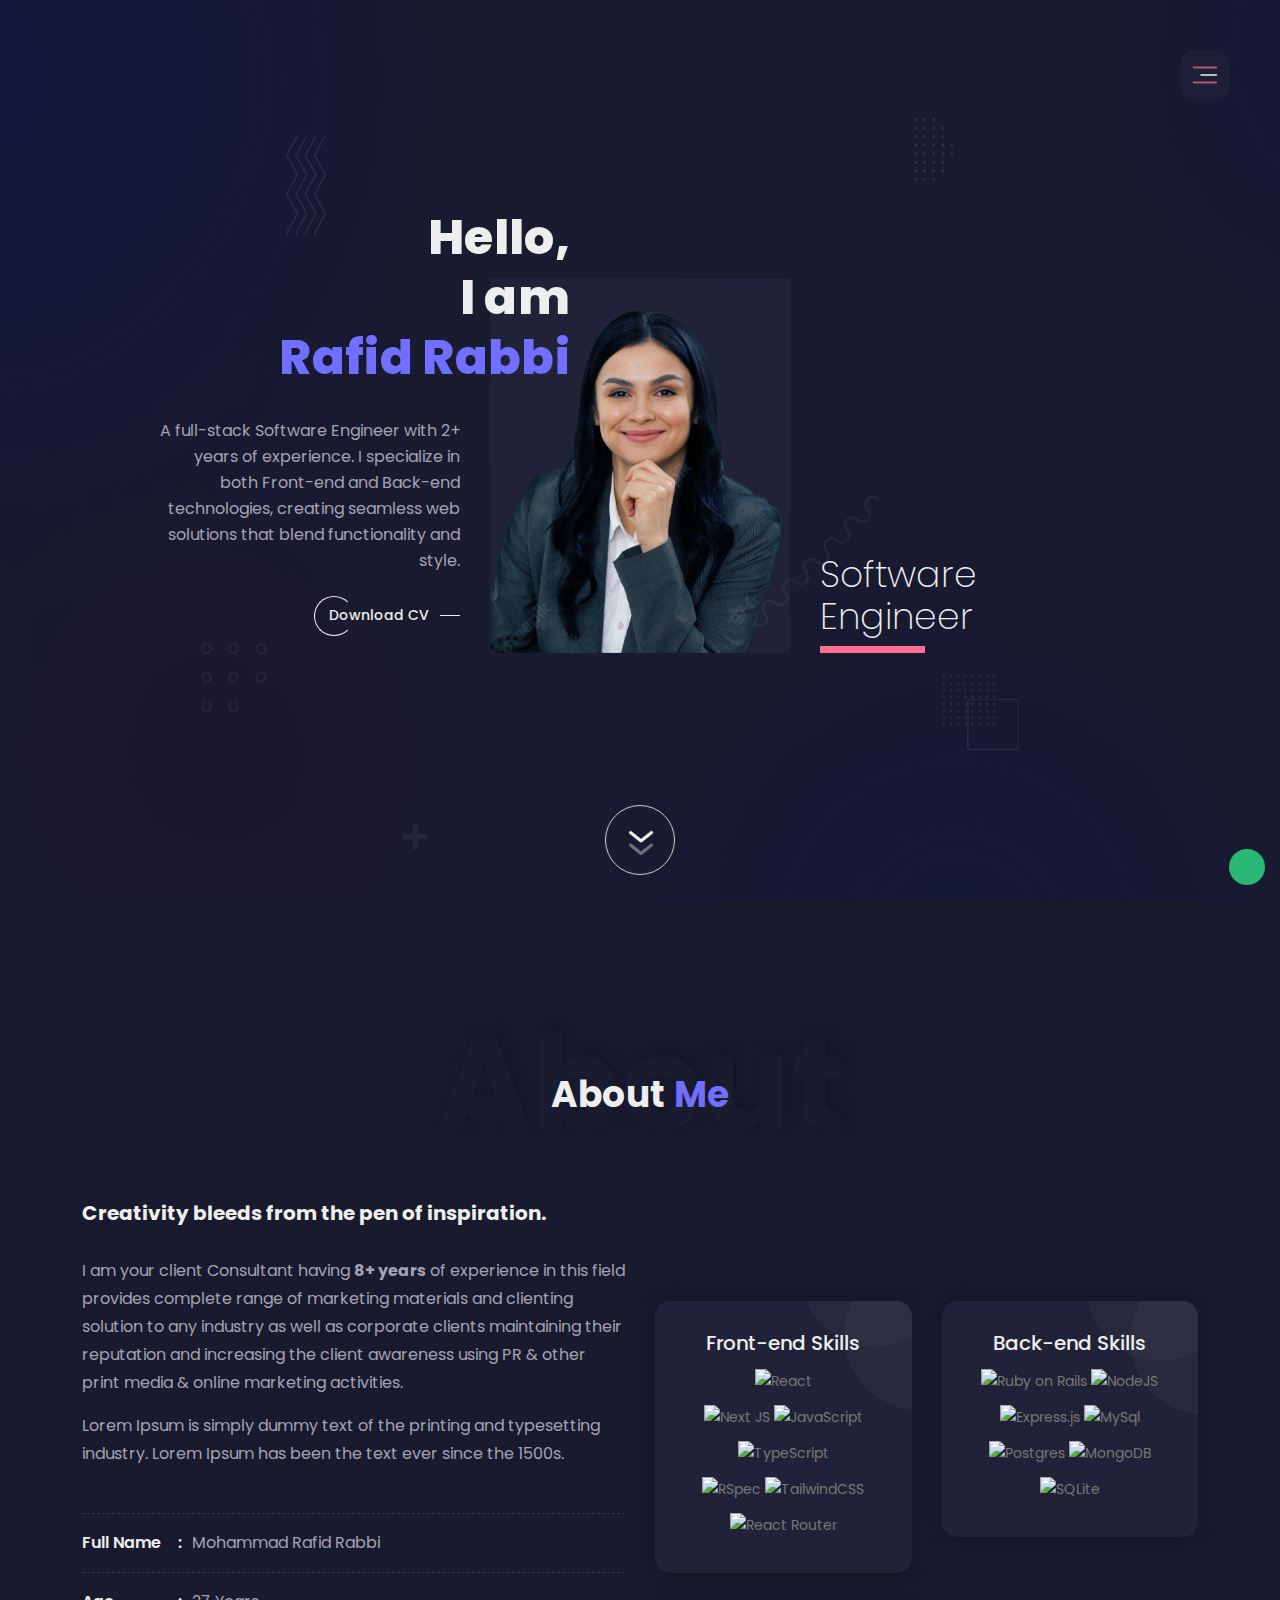
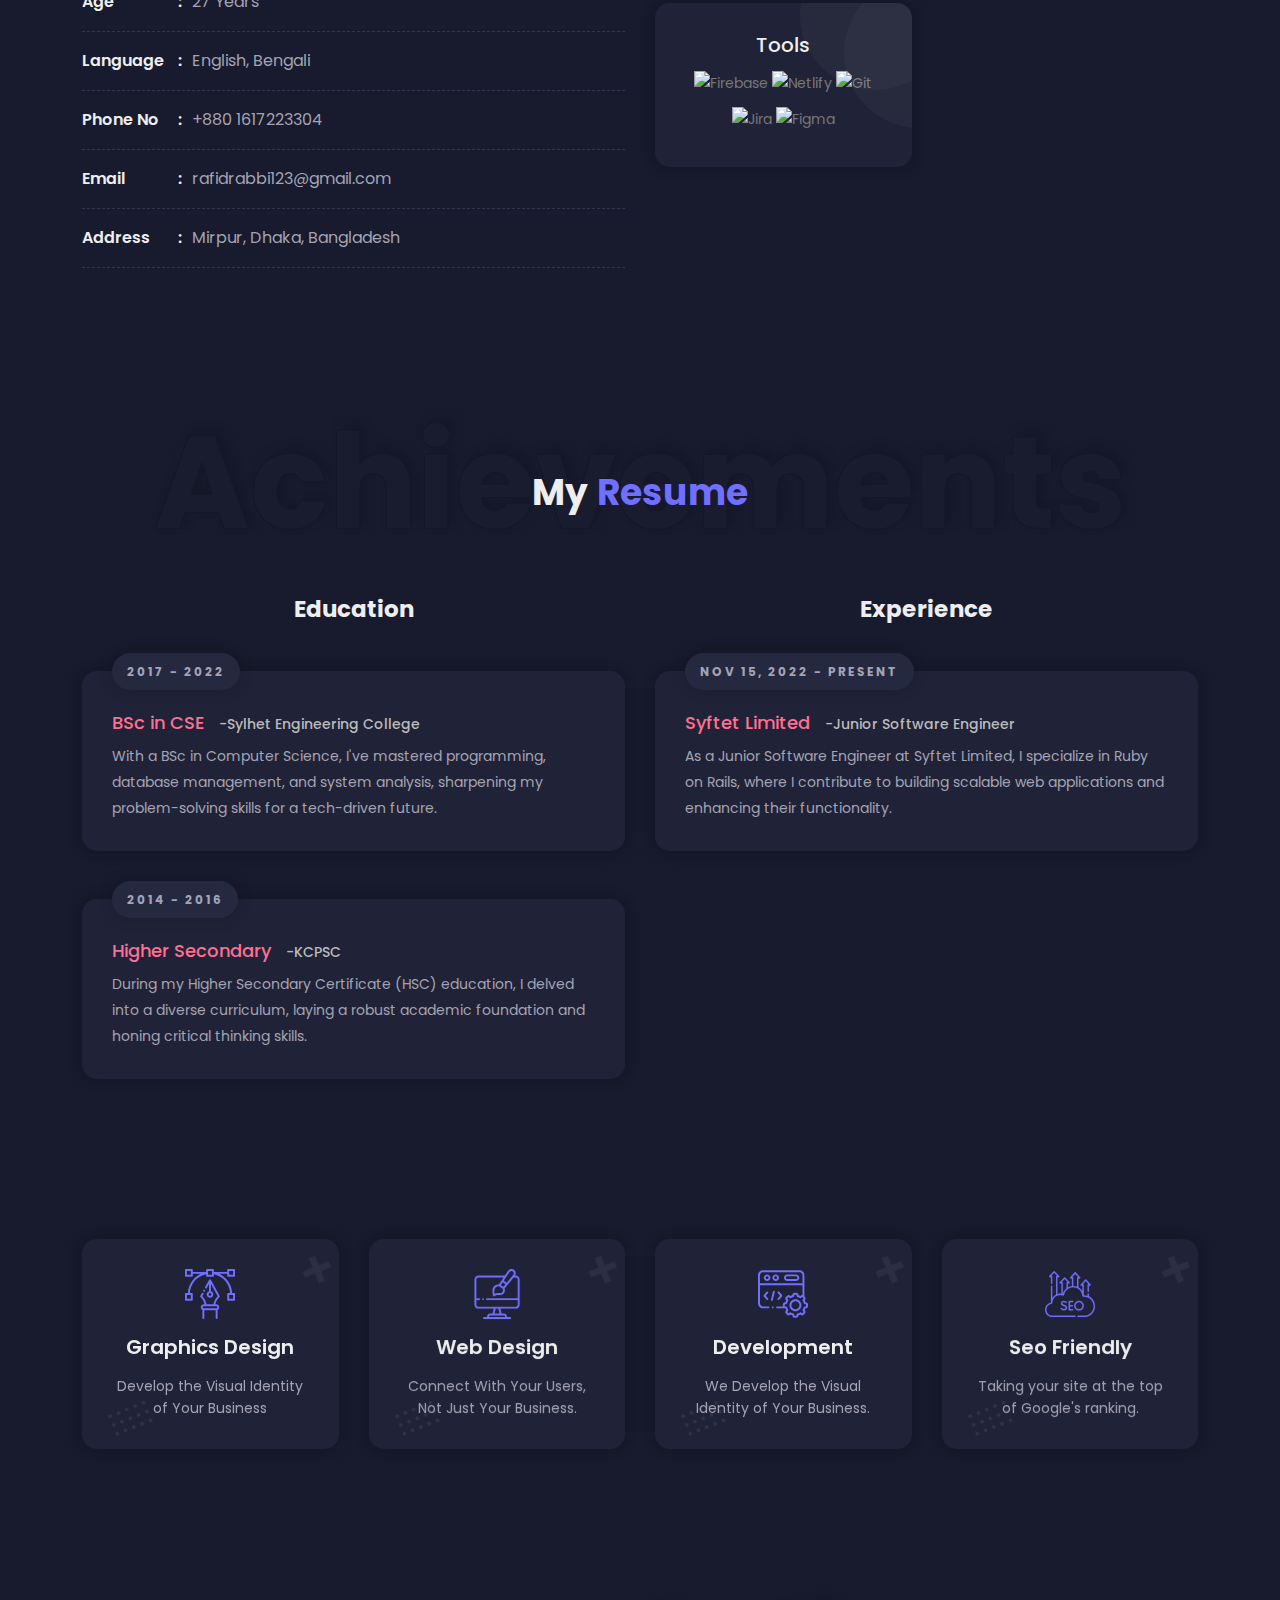
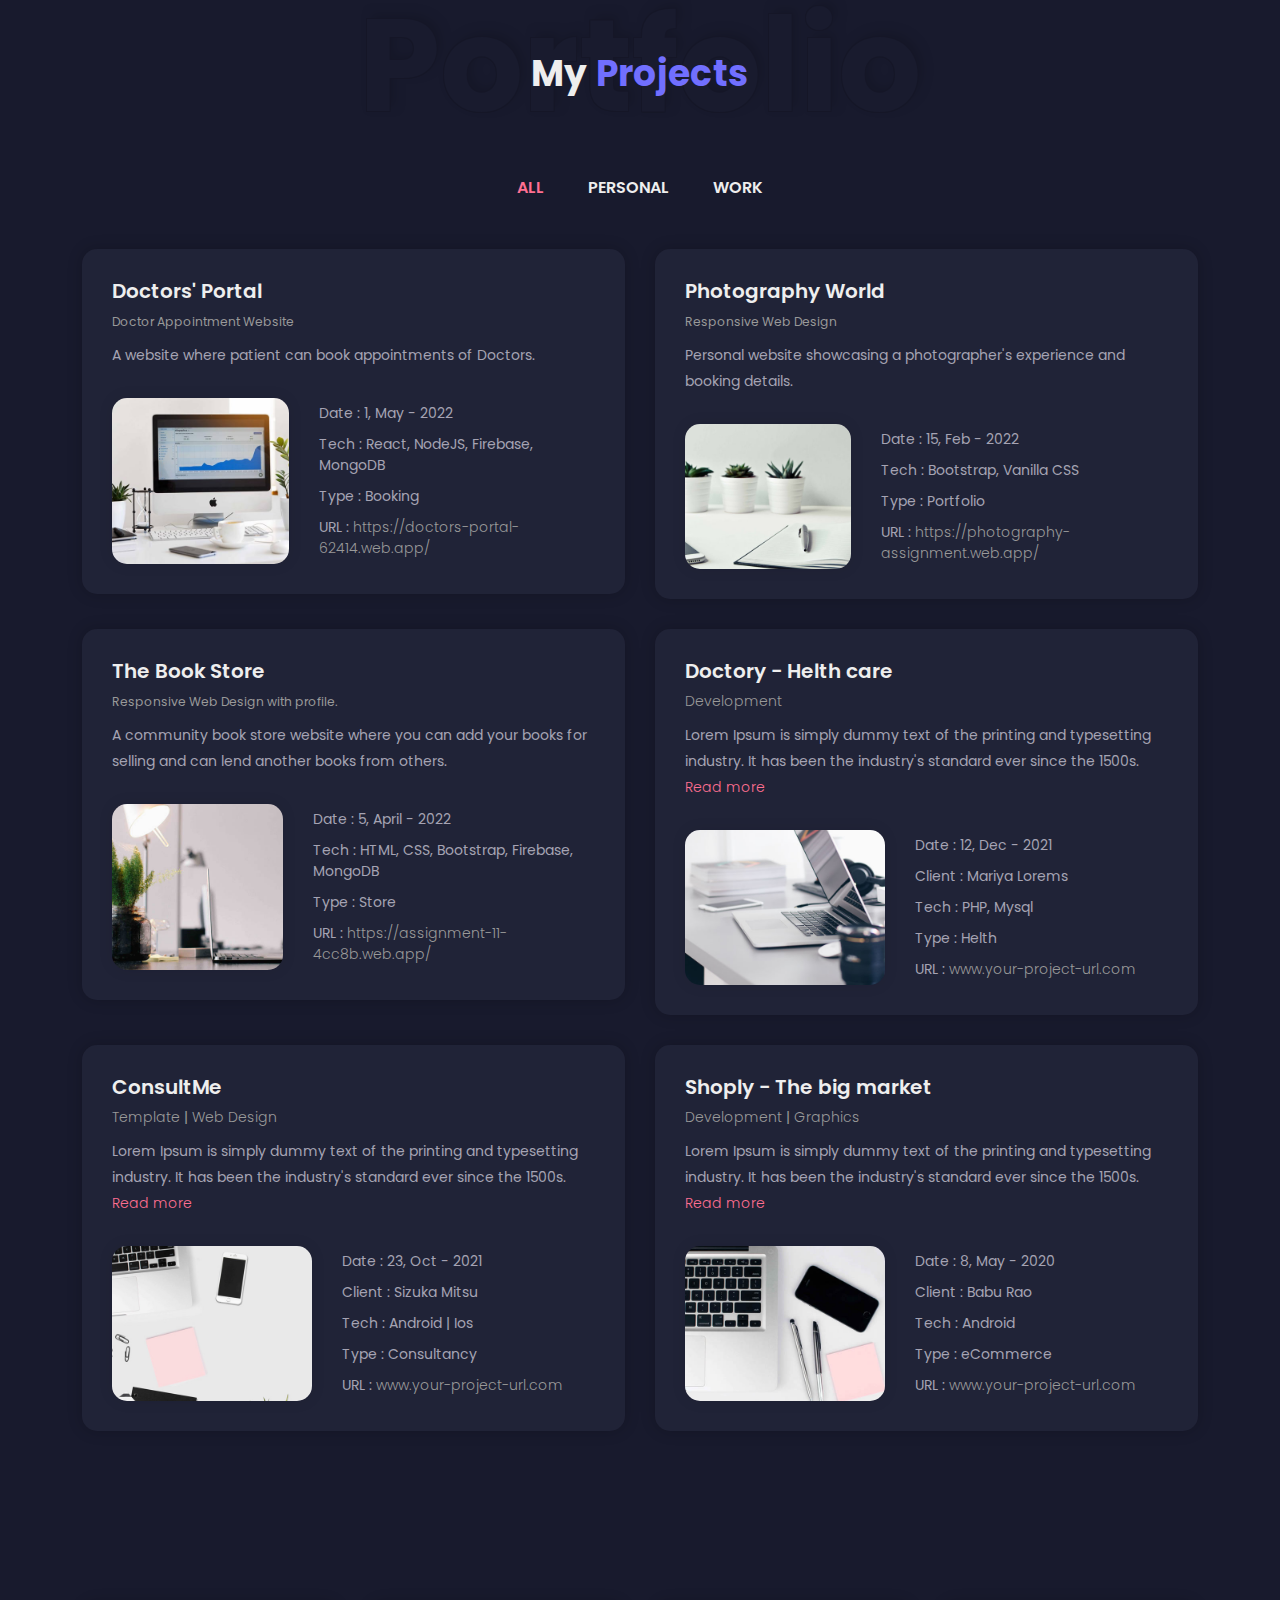
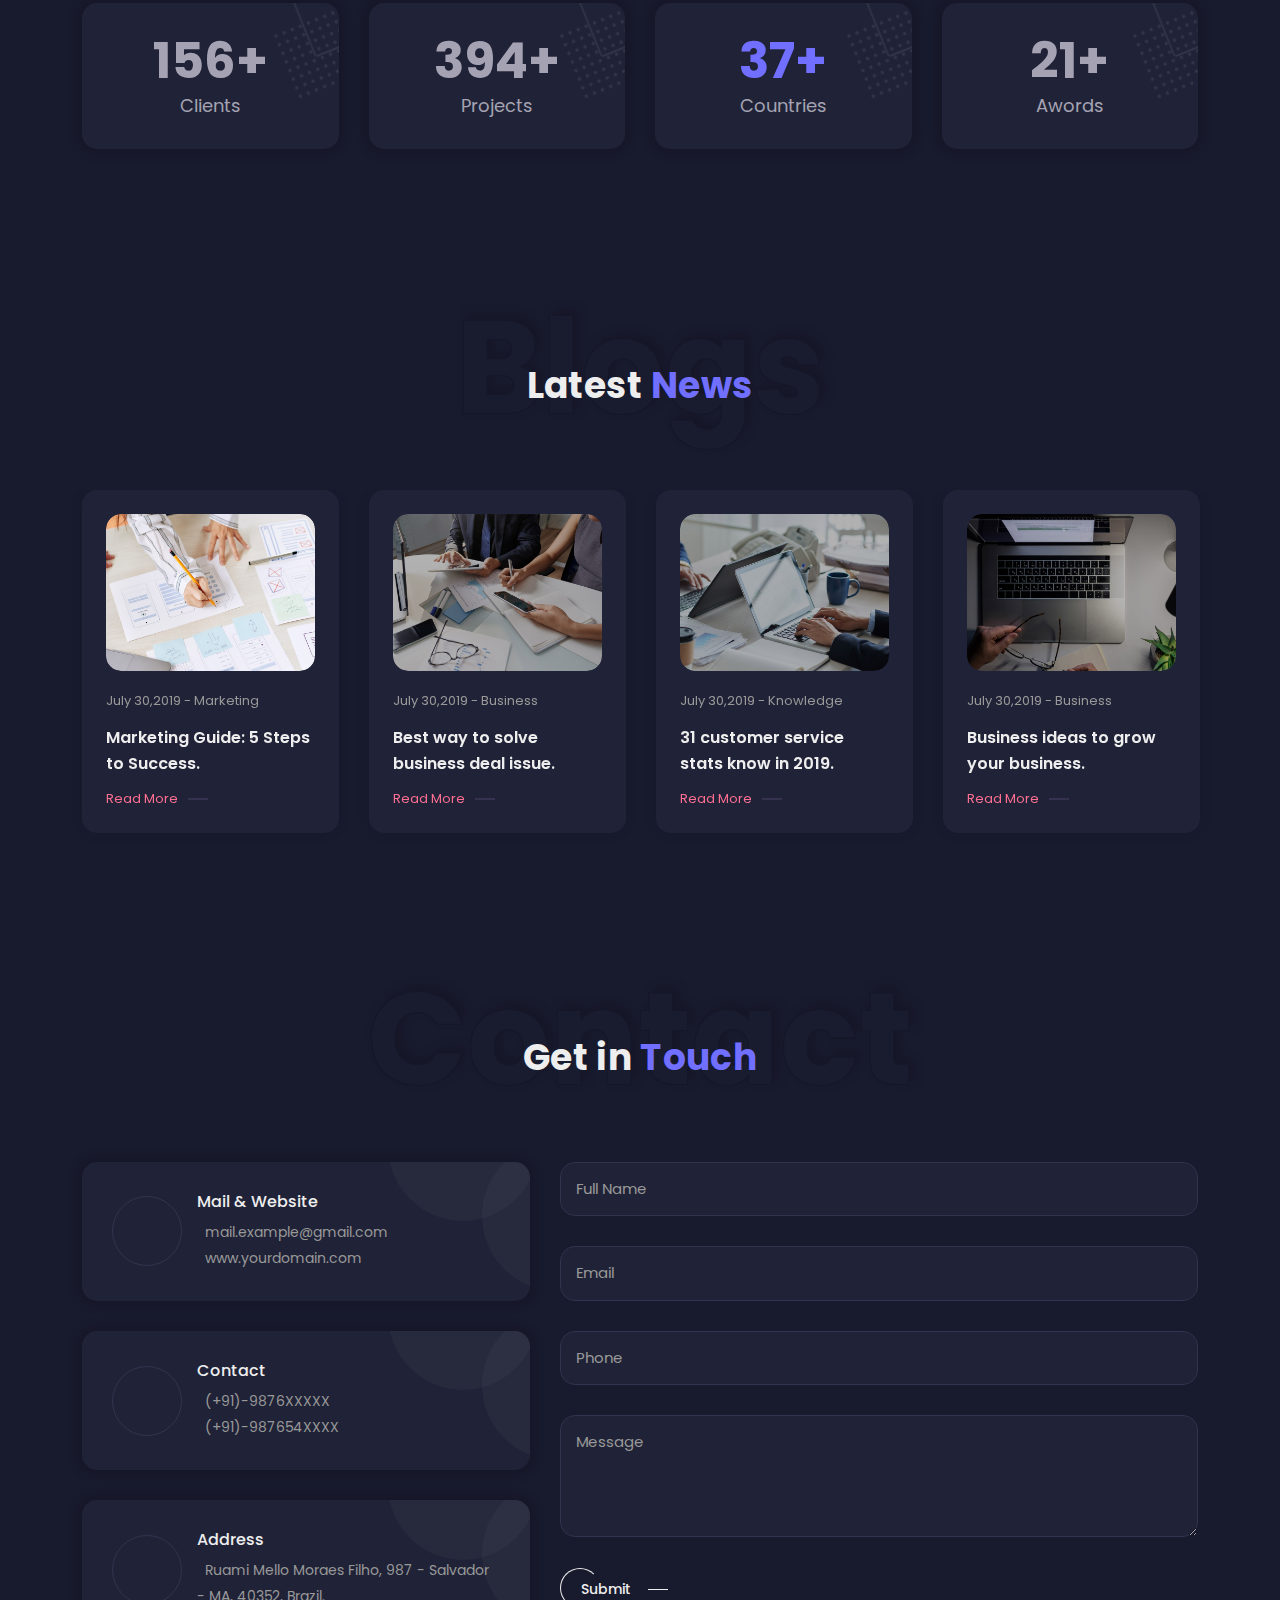
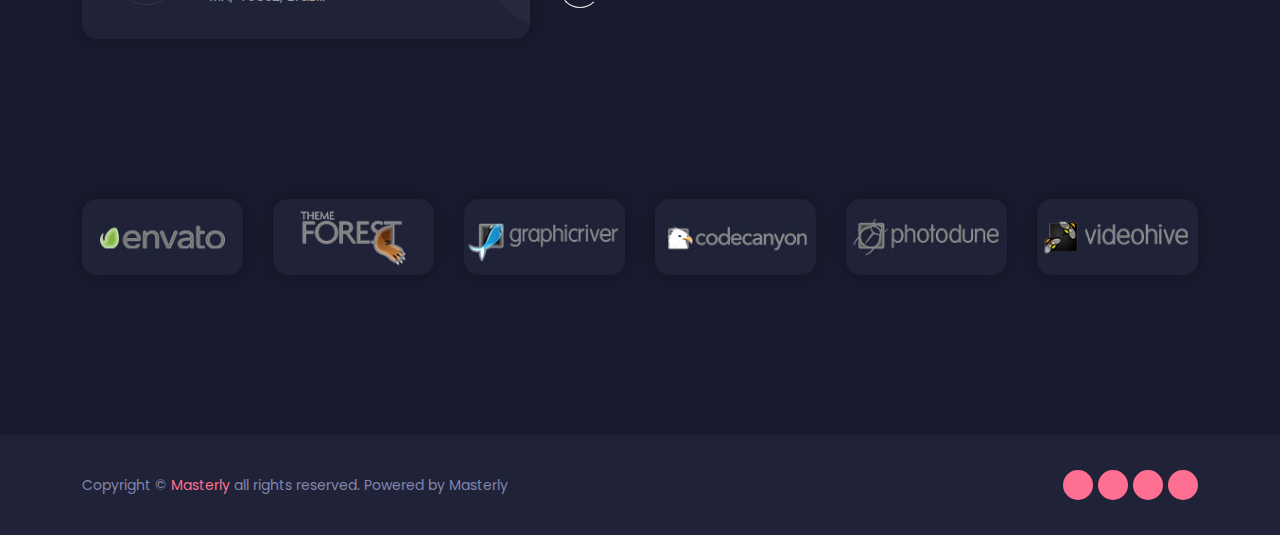
==== commit 8946e95e: "portfolio adding" ====
--- a/dark.html
+++ b/dark.html
@@ -603,12 +603,12 @@
                   <div class="portfolio-tabs">
                     <ul>
                       <li class="filter" data-filter="all">ALL</li>
-                      <li class="filter" data-filter=".design">DESIGN</li>
+                      <li class="filter" data-filter=".design">PERSONAL</li>
                       <li class="filter" data-filter=".development">
-                        DEVELOPMENT
+                        WORK
                       </li>
-                      <li class="filter" data-filter=".graphics">GRAPHICS</li>
-                      <li class="filter" data-filter=".templates">Templates</li>
+                      <!-- <li class="filter" data-filter=".graphics">GRAPHICS</li>
+                      <li class="filter" data-filter=".templates">Templates</li> -->
                     </ul>
                   </div>
                 </div>
@@ -617,16 +617,14 @@
                     <div class="row m-b-minus-30px">
                       <div class="col-lg-6 mix graphics templates">
                         <div class="ms-project-box">
-                          <h3>BonzaMart - Super market</h3>
+                          <h3>Doctors' Portal</h3>
                           <div class="links">
-                            <a href="#">3D Graphics</a> |
-                            <a href="#">Templates</a>
+                            <small>Doctor Appointment Website</small>
+                            <!-- <a href="#">Templates</a> -->
                           </div>
                           <p>
-                            Lorem Ipsum is simply dummy text of the printing and
-                            typesetting industry. It has been the industry's
-                            standard ever since the 1500s.
-                            <a href="#">Read more</a>
+                            A website where patient can book appointments of Doctors.
+                            <!-- <a href="#">Read more</a> -->
                           </p>
                           <div class="ms-info">
                             <div class="portfolio-img">
@@ -643,12 +641,12 @@
                             </div>
                             <div class="ms-detail">
                               <ul>
-                                <li>Date : 1, Jan - 2023</li>
-                                <li>Client : Symphony</li>
-                                <li>Tech : Angular, Nodejs, Ios</li>
-                                <li>Type : eCommerce</li>
+                                <li>Date : 1, May - 2022</li>
+                                <!-- <li>Client : Symphony</li> -->
+                                <li>Tech : React, NodeJS, Firebase, MongoDB</li>
+                                <li>Type : Booking</li>
                                 <li>
-                                  URL : <a href="#">www.your-project-url.com</a>
+                                  URL : <a href="https://doctors-portal-62414.web.app/" target="_blank">https://doctors-portal-62414.web.app/</a>
                                 </li>
                               </ul>
                             </div>
@@ -657,15 +655,13 @@
                       </div>
                       <div class="col-lg-6 mix design">
                         <div class="ms-project-box">
-                          <h3>ShowMania - Entertainment</h3>
+                          <h3>Photography World</h3>
                           <div class="links">
-                            <a href="#">Web Design</a>
+                            <!-- <a href="#">Web Design</a> -->
+                            <small>Responsive Web Design</small>
                           </div>
                           <p>
-                            Lorem Ipsum is simply dummy text of the printing and
-                            typesetting industry. It has been the industry's
-                            standard ever since the 1500s.
-                            <a href="#">Read more</a>
+                            Personal website showcasing a photographer's experience and booking details.
                           </p>
                           <div class="ms-info">
                             <div class="portfolio-img">
@@ -682,12 +678,12 @@
                             </div>
                             <div class="ms-detail">
                               <ul>
-                                <li>Date : 15, Mar - 2022</li>
-                                <li>Client : Martin Wilson</li>
-                                <li>Tech : React, Nodejs, Android</li>
-                                <li>Type : Entertainment</li>
+                                <li>Date : 15, Feb - 2022</li>
+                                <!-- <li>Client : Martin Wilson</li> -->
+                                <li>Tech : Bootstrap, Vanilla CSS</li>
+                                <li>Type : Portfolio</li>
                                 <li>
-                                  URL : <a href="#">www.your-project-url.com</a>
+                                  URL : <a href="https://photography-assignment.web.app/" target="_blank">https://photography-assignment.web.app/</a>
                                 </li>
                               </ul>
                             </div>
@@ -696,15 +692,13 @@
                       </div>
                       <div class="col-lg-6 mix design">
                         <div class="ms-project-box">
-                          <h3>WorldToday - Portal</h3>
+                          <h3>The Book Store</h3>
                           <div class="links">
-                            <a href="#">Web Design</a>
+                            <!-- <a href="#">Web Design</a> -->
+                            <small>Responsive Web Design with profile.</small>
                           </div>
                           <p>
-                            Lorem Ipsum is simply dummy text of the printing and
-                            typesetting industry. It has been the industry's
-                            standard ever since the 1500s.
-                            <a href="#">Read more</a>
+                            A community book store website where you can add your books for selling and can lend another books from others.
                           </p>
                           <div class="ms-info">
                             <div class="portfolio-img">
@@ -721,12 +715,12 @@
                             </div>
                             <div class="ms-detail">
                               <ul>
-                                <li>Date : 5, Feb - 2022</li>
-                                <li>Client : John Worrior</li>
-                                <li>Tech : React, Nodejs, Android</li>
-                                <li>Type : News</li>
+                                <li>Date : 5, April - 2022</li>
+                                <!-- <li>Client : John Worrior</li> -->
+                                <li>Tech : HTML, CSS, Bootstrap, Firebase, MongoDB</li>
+                                <li>Type : Store</li>
                                 <li>
-                                  URL : <a href="#">www.your-project-url.com</a>
+                                  URL : <a href="https://assignment-11-4cc8b.web.app/" target="_blank">https://assignment-11-4cc8b.web.app/</a>
                                 </li>
                               </ul>
                             </div>
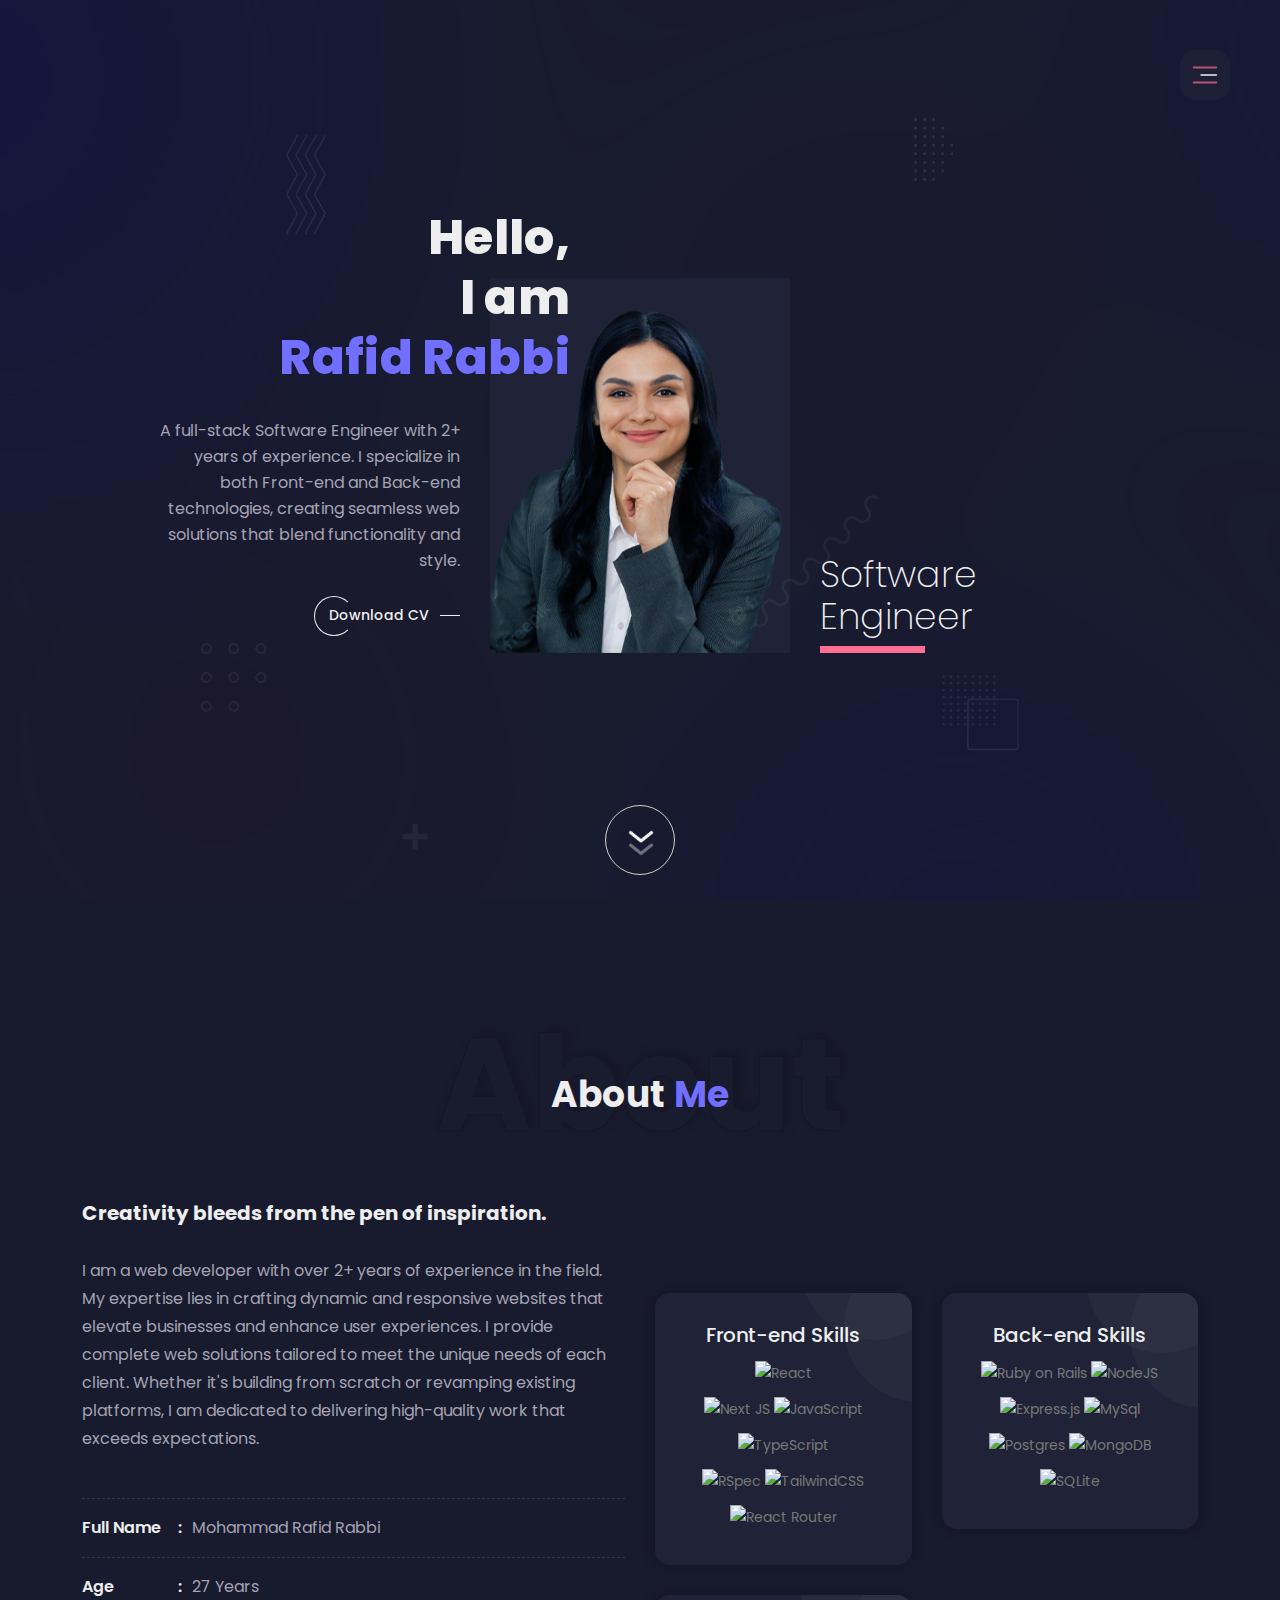
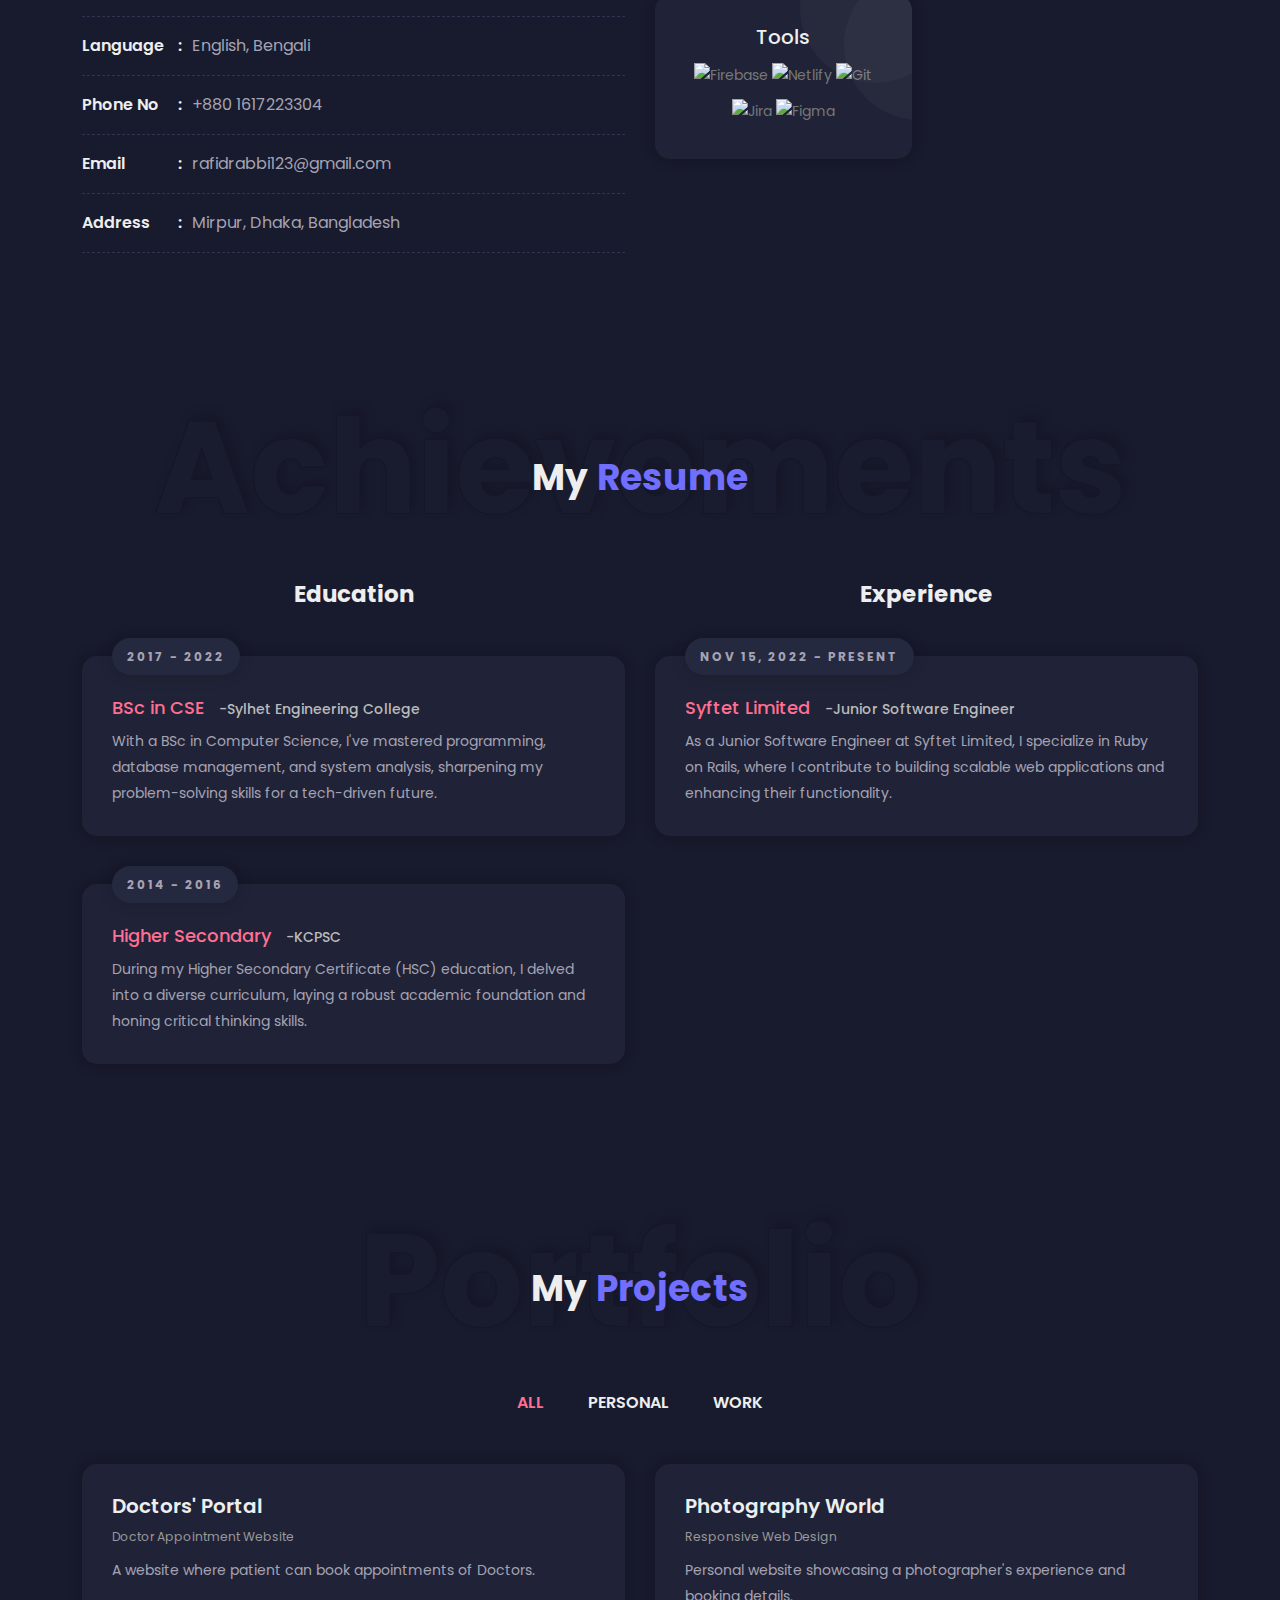
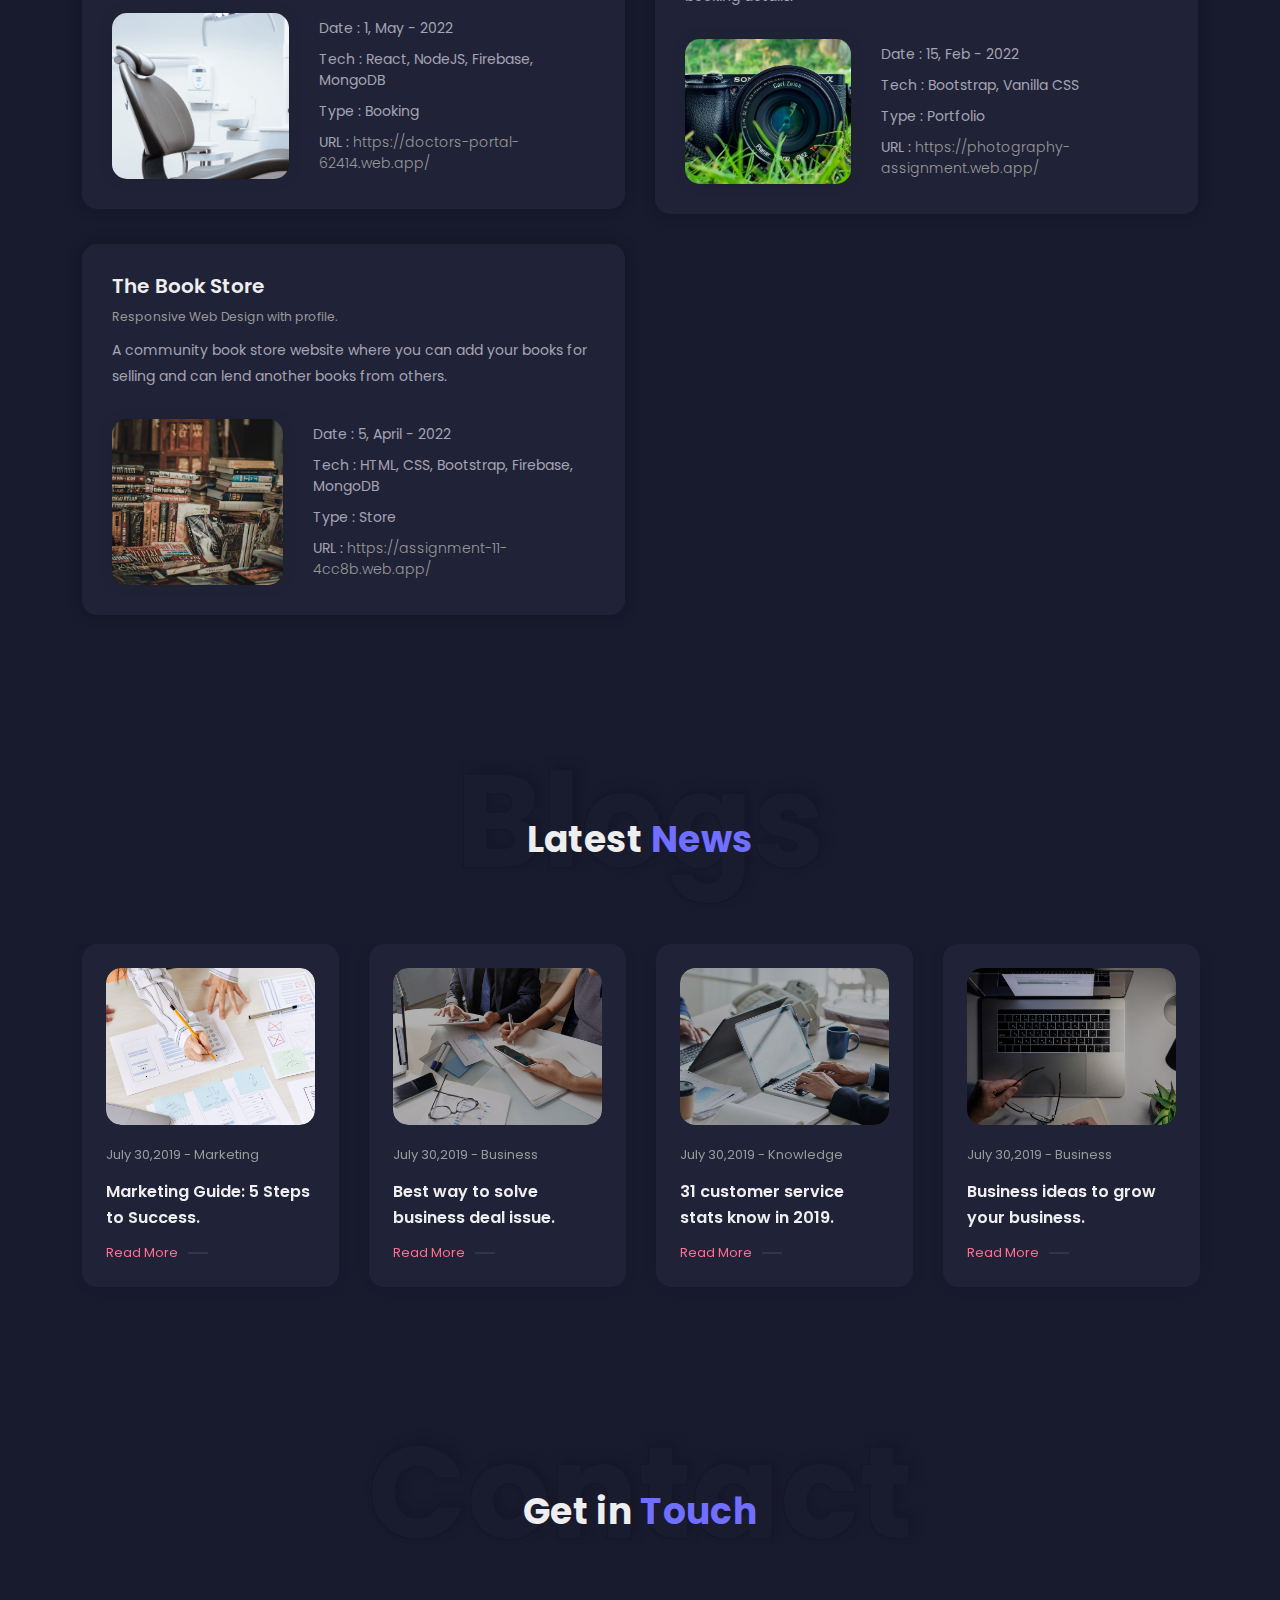
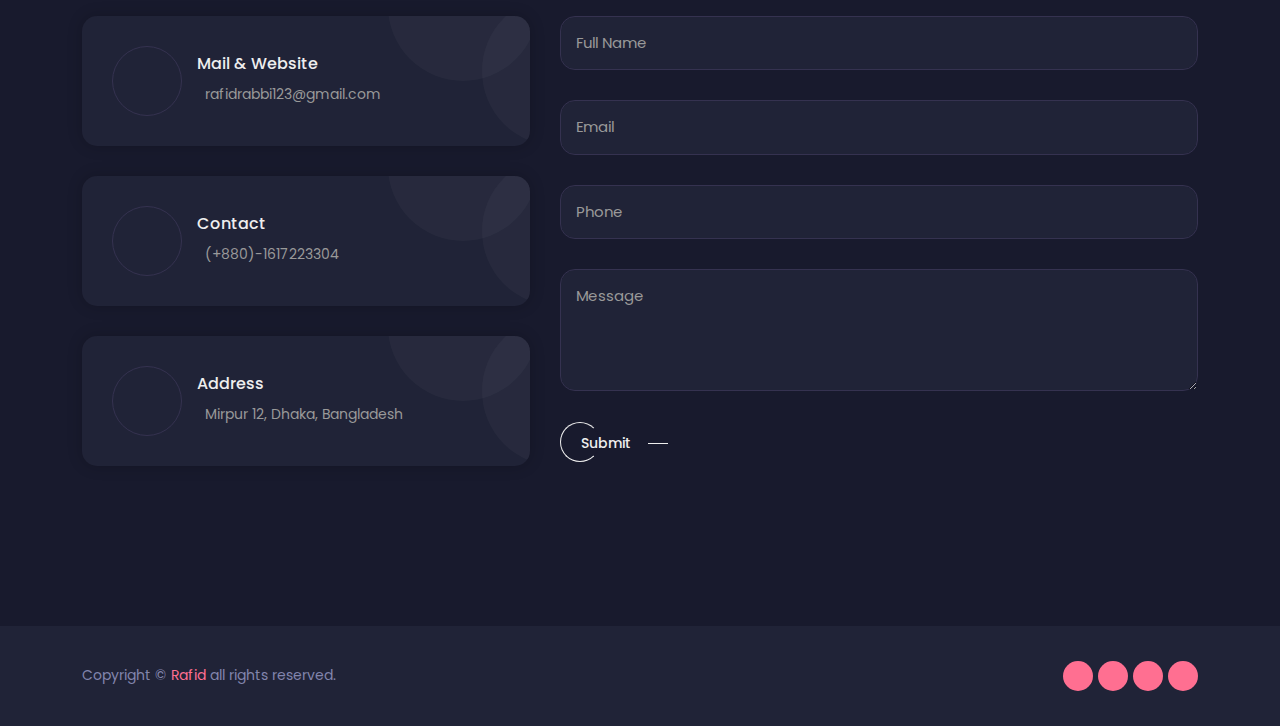
==== commit 421f2a57: "finalizing product" ====
--- a/dark.html
+++ b/dark.html
@@ -163,16 +163,9 @@
             <div class="ms-about-detail m-b-991">
               <h4>Creativity bleeds from the pen of inspiration.</h4>
               <p class="ms-text">
-                I am your client Consultant having <b>8+ years</b> of experience
-                in this field provides complete range of marketing materials and
-                clienting solution to any industry as well as corporate clients
-                maintaining their reputation and increasing the client awareness
-                using PR & other print media & online marketing activities.
+                I am a  web developer with over 2+ years of experience in the field. My expertise lies in crafting dynamic and responsive websites that elevate businesses and enhance user experiences. I provide complete web solutions tailored to meet the unique needs of each client. Whether it's building from scratch or revamping existing platforms, I am dedicated to delivering high-quality work that exceeds expectations.
               </p>
-              <p class="ms-text">
-                Lorem Ipsum is simply dummy text of the printing and typesetting
-                industry. Lorem Ipsum has been the text ever since the 1500s.
-              </p>
+              
               <div class="ms-about-info">
                 <ul class="m-r-30">
                   <li>
@@ -472,7 +465,7 @@
     <!-- End Experience & Education Section -->
 
     <!-- Start service section -->
-    <section id="service" class="ms-service padding-tb-80 sec-bg">
+    <!-- <section id="service" class="ms-service padding-tb-80 sec-bg">
       <div class="container">
         <div class="section-title d-none">
           <h2>My<span> service</span></h2>
@@ -585,7 +578,7 @@
           </div>
         </div>
       </div>
-    </section>
+    </section> -->
     <!-- End service section -->
 
     <!-- Start Portfolio Section -->
@@ -615,7 +608,8 @@
                 <div class="col-md-12 col-sm-12">
                   <div class="portfolio-content-items">
                     <div class="row m-b-minus-30px">
-                      <div class="col-lg-6 mix graphics templates">
+
+                      <div class="col-lg-6 mix design">
                         <div class="ms-project-box">
                           <h3>Doctors' Portal</h3>
                           <div class="links">
@@ -653,6 +647,7 @@
                           </div>
                         </div>
                       </div>
+
                       <div class="col-lg-6 mix design">
                         <div class="ms-project-box">
                           <h3>Photography World</h3>
@@ -690,6 +685,7 @@
                           </div>
                         </div>
                       </div>
+
                       <div class="col-lg-6 mix design">
                         <div class="ms-project-box">
                           <h3>The Book Store</h3>
@@ -727,7 +723,8 @@
                           </div>
                         </div>
                       </div>
-                      <div class="col-lg-6 mix development">
+
+                      <!-- <div class="col-lg-6 mix development">
                         <div class="ms-project-box">
                           <h3>Doctory - Helth care</h3>
                           <div class="links">
@@ -765,8 +762,9 @@
                             </div>
                           </div>
                         </div>
-                      </div>
-                      <div class="col-lg-6 mix templates design">
+                      </div> -->
+
+                      <!-- <div class="col-lg-6 mix templates design">
                         <div class="ms-project-box">
                           <h3>ConsultMe</h3>
                           <div class="links">
@@ -805,8 +803,9 @@
                             </div>
                           </div>
                         </div>
-                      </div>
-                      <div class="col-lg-6 mix development graphics">
+                      </div> -->
+
+                      <!-- <div class="col-lg-6 mix development graphics">
                         <div class="ms-project-box">
                           <h3>Shoply - The big market</h3>
                           <div class="links">
@@ -845,7 +844,8 @@
                             </div>
                           </div>
                         </div>
-                      </div>
+                      </div> -->
+
                     </div>
                   </div>
                 </div>
@@ -858,7 +858,7 @@
     <!-- End Portfolio Section -->
 
     <!-- Start Counter Section -->
-    <section id="counters" class="ms-counter padding-tb-80 sec-bg">
+    <!-- <section id="counters" class="ms-counter padding-tb-80 sec-bg">
       <div class="container">
         <div class="section-title d-none">
           <h2>My <span>Achievements</span></h2>
@@ -894,12 +894,12 @@
               <h3>
                 <span class="counter counter-value" data-count="21">21</span>+
               </h3>
-              <p>Awords</p>
+              <p>Awards</p>
             </div>
           </div>
         </div>
       </div>
-    </section>
+    </section> -->
     <!-- End Counter Section -->
 
     <!-- Start News Section -->
@@ -1037,12 +1037,12 @@
                   <h3 class="title">Mail & Website</h3>
                   <p>
                     <i class="fa fa-envelope" aria-hidden="true"></i> &nbsp;
-                    mail.example@gmail.com
+                    rafidrabbi123@gmail.com
                   </p>
-                  <p>
+                  <!-- <p>
                     <i class="fa fa-globe" aria-hidden="true"></i> &nbsp;
                     www.yourdomain.com
-                  </p>
+                  </p> -->
                 </div>
               </div>
               <div class="space"></div>
@@ -1056,12 +1056,12 @@
                   <h3 class="title">Contact</h3>
                   <p>
                     <i class="fa fa-mobile" aria-hidden="true"></i> &nbsp;
-                    (+91)-9876XXXXX
+                    (+880)-1617223304
                   </p>
-                  <p>
+                  <!-- <p>
                     <i class="fa fa-mobile" aria-hidden="true"></i> &nbsp;
                     (+91)-987654XXXX
-                  </p>
+                  </p> -->
                 </div>
               </div>
               <div class="space"></div>
@@ -1075,8 +1075,7 @@
                   <h3 class="title">Address</h3>
                   <p>
                     <i class="fa fa-map-marker" aria-hidden="true"></i> &nbsp;
-                    Ruami Mello Moraes Filho, 987 - Salvador - MA, 40352,
-                    Brazil.
+                    Mirpur 12, Dhaka, Bangladesh
                   </p>
                 </div>
               </div>
@@ -1129,7 +1128,7 @@
     <!-- End Contact Section -->
 
     <!-- Start Clients Section -->
-    <section class="ms-client padding-tb-80">
+    <!-- <section class="ms-client padding-tb-80">
       <h2 class="d-none">Clients</h2>
       <div class="container">
         <div class="row">
@@ -1219,7 +1218,7 @@
           </div>
         </div>
       </div>
-    </section>
+    </section> -->
     <!-- End Clients Section -->
 
     <!-- Start Footer -->
@@ -1227,9 +1226,8 @@
       <div class="container">
         <div class="ms-footer-detail">
           <div class="ms-copy">
-            Copyright © <a class="site-name" href="index.html">Masterly</a> all
-            rights reserved. Powered by Masterly
-          </div>
+            Copyright © <a class="site-name" href="#">Rafid</a> all
+            rights reserved.</div>
           <div class="ms-social">
             <ul>
               <li>
@@ -1328,13 +1326,13 @@
       </div>
       <!--/ End Floating Panel Container -->
       <!-- Start Right Floating Button-->
-      <div class="ms-right-bottom">
+      <!-- <div class="ms-right-bottom">
         <div class="ms-box">
           <div class="ms-button rotateBackward">
             <i class="fa fa-whatsapp"></i>
           </div>
         </div>
-      </div>
+      </div> -->
       <!--/ End Right Floating Button-->
     </div>
     <!-- Whatsapp end -->
@@ -1368,6 +1366,4 @@
     <!-- Site Main Js -->
     <script src="assets/js/script.js"></script>
   </body>
-
-  <!-- Mirrored from maraviyainfotech.com/projects/masterly/demo-4/dark.html by HTTrack Website Copier/3.x [XR&CO'2014], Sat, 06 Apr 2024 16:18:46 GMT -->
 </html>
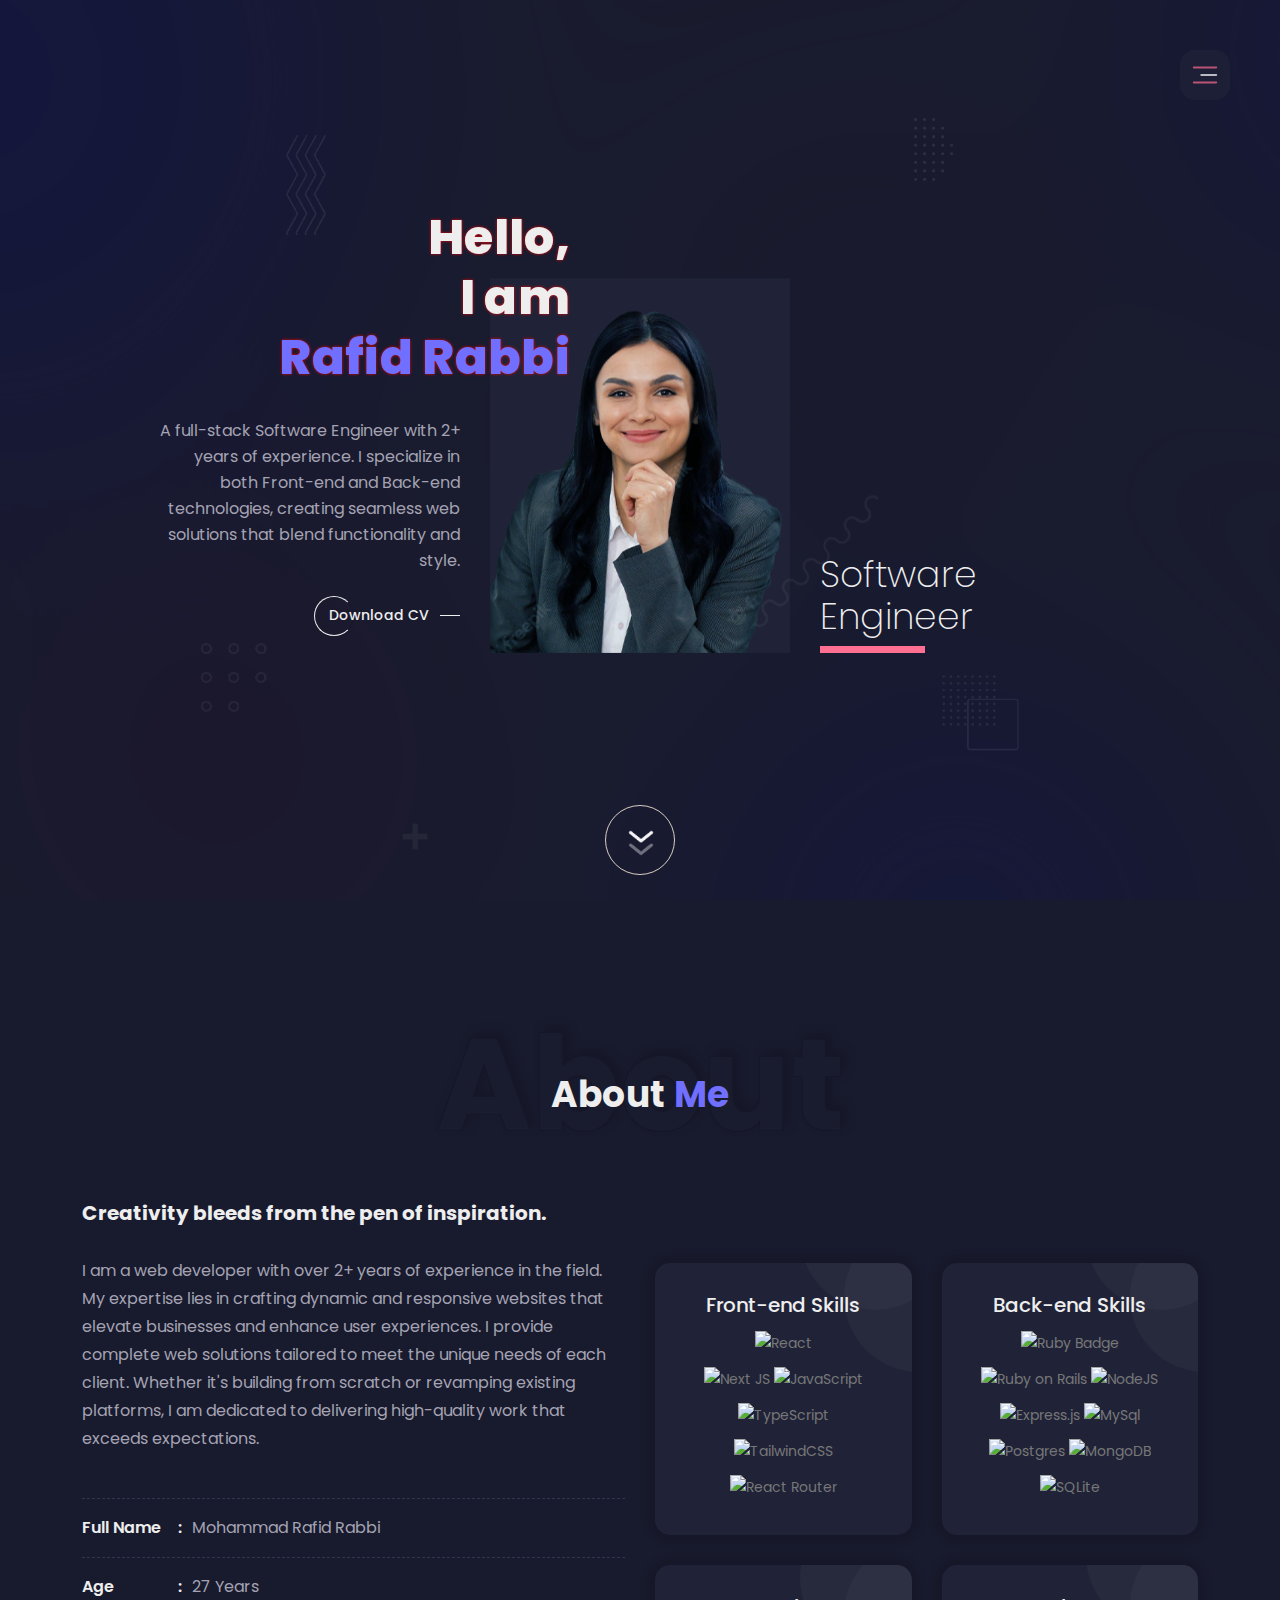
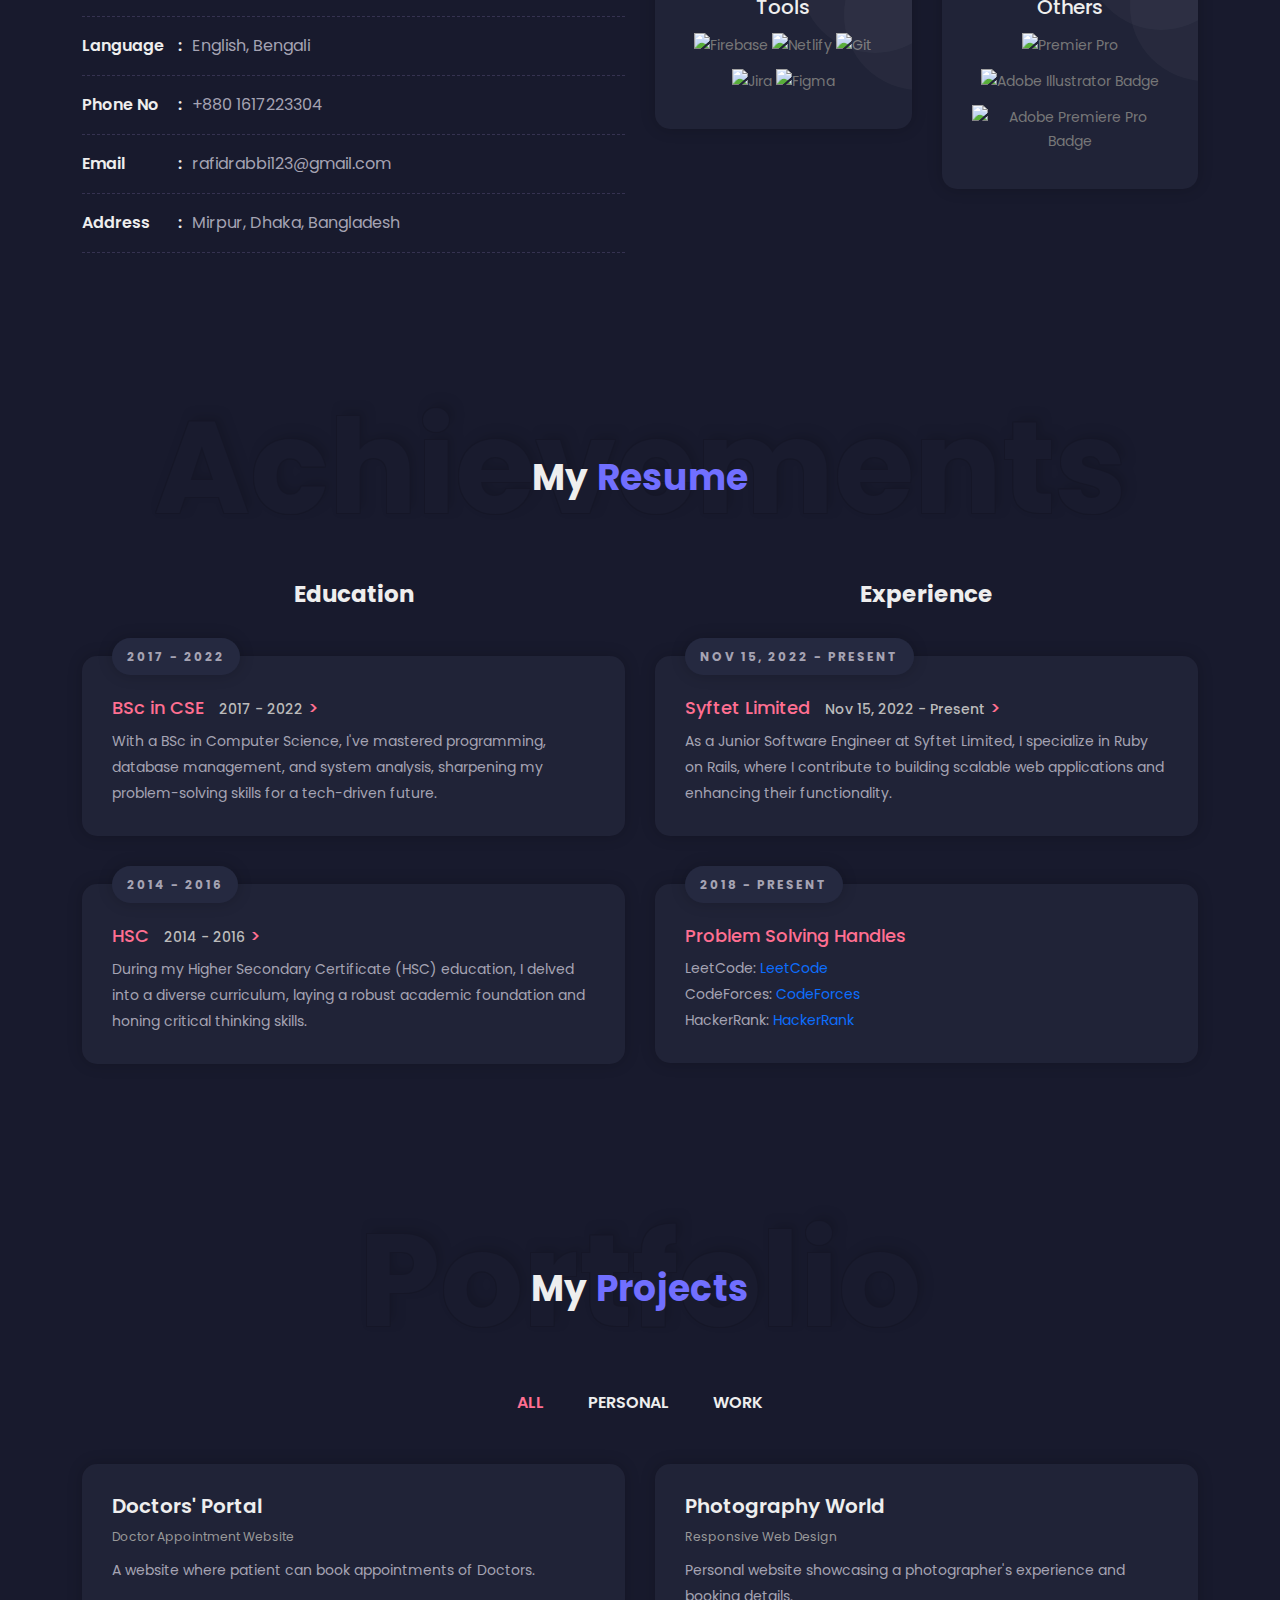
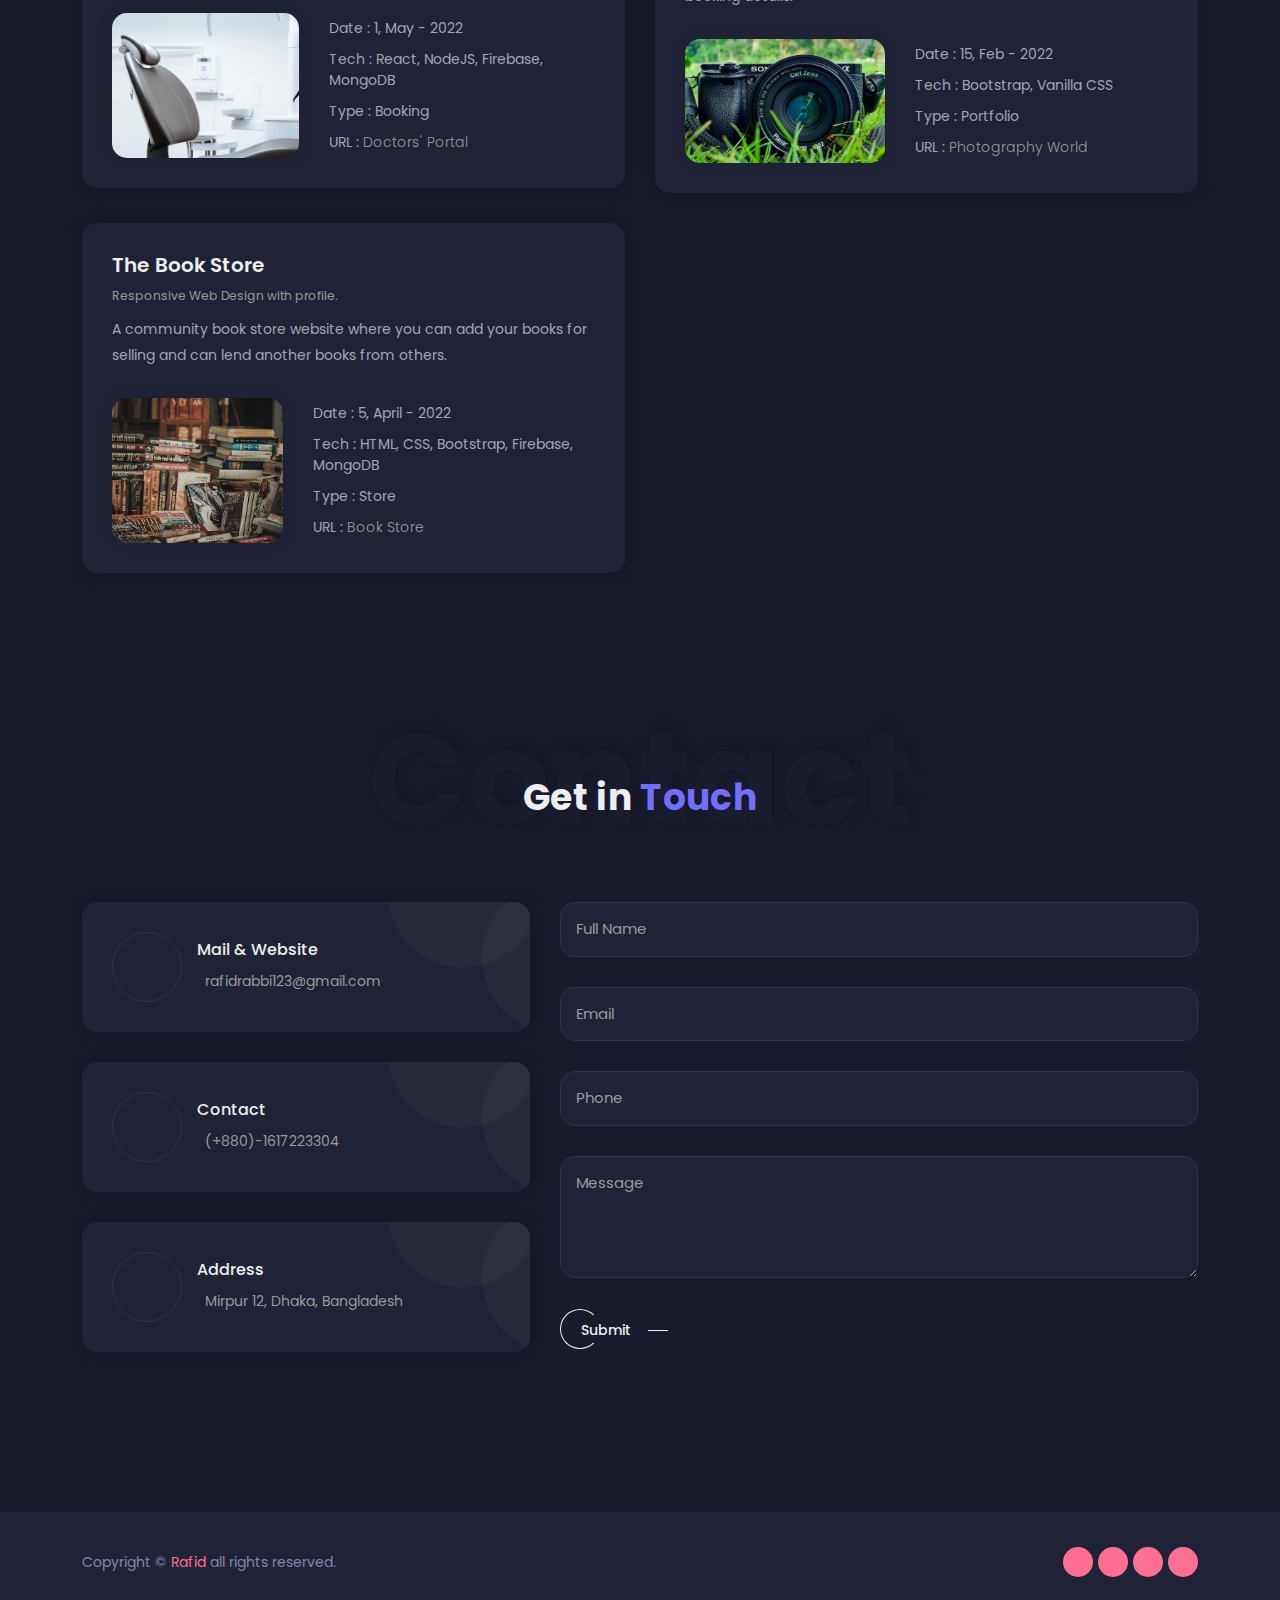
==== commit 5f2b00bf: "finalizing" ====
--- a/dark.html
+++ b/dark.html
@@ -79,15 +79,27 @@
           <li class="nav-item">
             <a class="nav-link ms-nav" href="#experience">Experience</a>
           </li>
-          <li class="nav-item">
+          <!-- <li class="nav-item">
             <a class="nav-link ms-nav" href="#service">Service</a>
-          </li>
+          </li> -->
           <li class="nav-item">
             <a class="nav-link ms-nav" href="#portfolio">Portfolio</a>
           </li>
           <li class="nav-item">
             <a class="nav-link ms-nav" href="#news">Blog</a>
           </li>
+
+          <li class="nav-item">
+            <a class="nav-link ms-nav" href="#">Hire Me</a>
+            <ul>
+              <a href="https://www.upwork.com/freelancers/~017b33c507b5f9253a" target="_blank">Upwork</a>
+            </ul>
+            <ul>
+              <a href="https://www.fiverr.com/rafid_rabbi" target="_blank">Fiverr</a>
+            </ul>
+          
+          </li>
+
           <li class="nav-item">
             <a class="nav-link ms-nav" href="#contact">Contacts</a>
           </li>
@@ -109,8 +121,7 @@
           <div class="hero-item static">
             <div class="ms-hero-detail">
               <h2 class="ms-hero-title title-right-overflow">
-                <span
-                  >Hello, <br />
+                <span class="shadowed-font">Hello, <br />
                   I am<br />
                   <span class="name">&nbsp; Rafid Rabbi</span></span
                 >
@@ -223,11 +234,7 @@
                         src="https://img.shields.io/badge/typescript-%23007ACC.svg?style=for-the-badge&logo=typescript&logoColor=white"
                         alt="TypeScript"
                       /><br>
-                      <img
-                        style="padding: 6px 0"
-                        src="https://img.shields.io/badge/RSpec-black?style=for-the-badge&logo=rspec"
-                        alt="RSpec"
-                      />
+                      
                       <img
                         style="padding: 6px 0"
                         src="https://img.shields.io/badge/tailwindcss-%2338B2AC.svg?style=for-the-badge&logo=tailwind-css&logoColor=white"
@@ -246,36 +253,44 @@
                   <div class="ms-box left-align">
                     <h3>Back-end Skills</h3>
                     <p>
+                      <img style="padding: 6px 0" src="https://img.shields.io/badge/Ruby-CC342D?logo=ruby&logoColor=fff&style=for-the-badge" alt="Ruby Badge">
+
                       <img
                         style="padding: 6px 0"
                         src="https://img.shields.io/badge/Ruby_on_Rails-red?style=for-the-badge&logo=Ruby%20on%20Rails"
                         alt="Ruby on Rails"
                       />
+
                       <img
                         style="padding: 6px 0"
                         src="https://img.shields.io/badge/node.js-6DA55F?style=for-the-badge&logo=node.js&logoColor=white"
                         alt="NodeJS"
                       />
+
                       <img
                         style="padding: 6px 0"
                         src="https://img.shields.io/badge/express.js-%23404d59.svg?style=for-the-badge&logo=express&logoColor=%2361DAFB"
                         alt="Express.js"
                       />
+
                       <img
                         style="padding: 6px 0"
                         src="https://img.shields.io/badge/MySQL-orange?style=for-the-badge&logo=mysql"
                         alt="MySql"
                       />
+
                       <img
                         style="padding: 6px 0"
                         src="https://img.shields.io/badge/postgres-%23316192.svg?style=for-the-badge&logo=postgresql&logoColor=white"
                         alt="Postgres"
                       />
+
                       <img
                         style="padding: 6px 0"
                         src="https://img.shields.io/badge/MongoDB-%234ea94b.svg?style=for-the-badge&logo=mongodb&logoColor=white"
                         alt="MongoDB"
                       />
+                      
                       <img
                         style="padding: 6px 0"
                         src="https://img.shields.io/badge/sqlite-%2307405e.svg?style=for-the-badge&logo=sqlite&logoColor=white"
@@ -313,29 +328,22 @@
                   </div>
                 </div>
 
-                <!-- <div class="col-md-6">
-                  <div class="ms-box">
-                    <svg
-                      class="progress noselect"
-                      data-progress="70"
-                      x="0px"
-                      y="0px"
-                      viewBox="0 0 80 80"
-                    >
-                      <path
-                        class="track"
-                        d="M5,40a35,35 0 1,0 70,0a35,35 0 1,0 -70,0"
-                      />
-                      <path
-                        class="fill"
-                        d="M5,40a35,35 0 1,0 70,0a35,35 0 1,0 -70,0"
-                      />
-                      <text class="value" x="50%" y="58%">0%</text>
-                    </svg>
-                    <h3>Javascript</h3>
-                    <p>Lorem Ipsum is simply dummy text of the printing.</p>
-                  </div>
-                </div> -->
+                <div class="col-md-6">
+                  <div class="ms-box left-align">
+                    <h3>Others</h3>
+                    <p>
+                      <img style="padding: 6px 0"
+                        src="https://img.shields.io/badge/Adobe%20Photoshop-31A8FF?logo=adobephotoshop&logoColor=fff&style=for-the-badge"
+                        alt="Premier Pro"
+                      />
+                      
+                      <img style="padding: 6px 0" src="https://img.shields.io/badge/Adobe%20Illustrator-FF9A00?logo=adobeillustrator&logoColor=fff&style=for-the-badge" alt="Adobe Illustrator Badge">
+
+                      <img style="padding: 6px 0" src="https://img.shields.io/badge/Adobe%20Premiere%20Pro-99F?logo=adobepremierepro&logoColor=fff&style=for-the-badge" alt="Adobe Premiere Pro Badge">
+                    </p>
+                  </div>
+                </div>
+
               </div>
             </div>
           </div>
@@ -368,7 +376,7 @@
                   <div class="timeline-content">
                     <h5 class="timeline-title">
                       BSc in CSE<span class="sub"
-                        >-Sylhet Engineering College</span
+                    <span>2017 - 2022</span>
                       >
                     </h5>
                     <p>
@@ -378,29 +386,21 @@
                     </p>
                   </div>
                 </li>
-                <!-- <li class="timeline-item" data-aos="fade-up" data-aos-duration="2000" data-aos-delay="600">
-                                <div class="timeline-info">
-                                    <span>June 12, 2010 - 2013</span>
-                                </div>
-                                <div class="timeline-content">
-                                    <h5 class="timeline-title">Bachelor in Computer Engineering<span class="sub">- First
-                                            Class</span></h5>
-                                    <p>Lorem Ipsum Commodo Dolor Sit Amet, Consectetur Adipisicing Elit, Sed Do Eiusmod
-                                        Tempor Incididunt Ut Labore Et Dolore Magna Aliqua. Ut Enim Ad Minim Veniam</p>
-                                </div>
-                            </li> -->
+
                 <li
                   class="timeline-item"
                   data-aos="fade-up"
                   data-aos-duration="2000"
-                  data-aos-delay="800"
+                  data-aos-delay="400"
                 >
                   <div class="timeline-info">
                     <span>2014 - 2016</span>
                   </div>
                   <div class="timeline-content">
                     <h5 class="timeline-title">
-                      Higher Secondary<span class="sub">-KCPSC</span>
+                      HSC<span class="sub"
+                    <span>2014 - 2016</span>
+                      >
                     </h5>
                     <p>
                       During my Higher Secondary Certificate (HSC) education, I
@@ -412,10 +412,12 @@
               </ul>
             </div>
           </div>
+
           <div class="col-lg-6 col-md-12 col-sm-12">
             <div class="experiense ms-ex-box">
               <h4>Experience</h4>
               <ul class="timeline">
+
                 <li class="timeline-item">
                   <div class="timeline-info">
                     <span>Nov 15, 2022 - Present</span>
@@ -423,7 +425,7 @@
                   <div class="timeline-content">
                     <h5 class="timeline-title">
                       Syftet Limited<span class="sub"
-                        >-Junior Software Engineer</span
+                    <span>Nov 15, 2022 - Present</span>
                       >
                     </h5>
                     <p>
@@ -434,28 +436,36 @@
                     </p>
                   </div>
                 </li>
-                <!-- <li class="timeline-item">
-                                <div class="timeline-info">
-                                    <span>January 23, 2018 - 2020</span>
-                                </div>
-                                <div class="timeline-content">
-                                    <h5 class="timeline-title">Facebook Company<span class="sub">- Sr. Developer</span>
-                                    </h5>
-                                    <p>Lorem Ipsum Commodo Dolor Sit Amet, Consectetur Adipisicing Elit, Sed Do Eiusmod
-                                        Tempor Incididunt Ut Labore Et Dolore Magna Aliqua. Ut Enim Ad Minim Veniam</p>
-                                </div>
-                            </li> -->
-                <!-- <li class="timeline-item">
-                                <div class="timeline-info">
-                                    <span>July 23, 2016 - 2018</span>
-                                </div>
-                                <div class="timeline-content">
-                                    <h5 class="timeline-title">Twitter Company<span class="sub">- Jr. Developer</span>
-                                    </h5>
-                                    <p>Lorem Ipsum Commodo Dolor Sit Amet, Consectetur Adipisicing Elit, Sed Do Eiusmod
-                                        Tempor Incididunt Ut Labore Et Dolore Magna Aliqua. Ut Enim Ad Minim Veniam</p>
-                                </div>
-                            </li> -->
+
+                <li class="timeline-item">
+                  <div class="timeline-info">
+                    <span>2018 - Present</span>
+                  </div>
+                  <div class="timeline-content">
+                    <h5 class="timeline-title">
+                      Problem Solving Handles
+                    </h5>
+                    <p>
+                      LeetCode: 
+                      <span>
+                        <a href="https://leetcode.com/u/ToxicPlatypus/" target="_blank">LeetCode</a>
+                      </span>
+                    </p>
+                    <p>
+                      CodeForces: 
+                      <span>
+                        <a href="https://codeforces.com/profile/toxic_platypus" target="_blank">CodeForces</a>
+                      </span>
+                    </p>
+                    <p>
+                      HackerRank: 
+                      <span>
+                        <a href="https://www.hackerrank.com/profile/toxic_platypus" target="_blank">HackerRank</a>
+                      </span>
+                    </p>
+                  </div>
+                </li>
+                
               </ul>
             </div>
           </div>
@@ -640,7 +650,7 @@
                                 <li>Tech : React, NodeJS, Firebase, MongoDB</li>
                                 <li>Type : Booking</li>
                                 <li>
-                                  URL : <a href="https://doctors-portal-62414.web.app/" target="_blank">https://doctors-portal-62414.web.app/</a>
+                                  URL : <a href="https://doctors-portal-62414.web.app/" target="_blank">Doctors' Portal</a>
                                 </li>
                               </ul>
                             </div>
@@ -678,7 +688,7 @@
                                 <li>Tech : Bootstrap, Vanilla CSS</li>
                                 <li>Type : Portfolio</li>
                                 <li>
-                                  URL : <a href="https://photography-assignment.web.app/" target="_blank">https://photography-assignment.web.app/</a>
+                                  URL : <a href="https://photography-assignment.web.app/" target="_blank">Photography World</a>
                                 </li>
                               </ul>
                             </div>
@@ -716,7 +726,7 @@
                                 <li>Tech : HTML, CSS, Bootstrap, Firebase, MongoDB</li>
                                 <li>Type : Store</li>
                                 <li>
-                                  URL : <a href="https://assignment-11-4cc8b.web.app/" target="_blank">https://assignment-11-4cc8b.web.app/</a>
+                                  URL : <a href="https://assignment-11-4cc8b.web.app/" target="_blank">Book Store</a>
                                 </li>
                               </ul>
                             </div>
@@ -903,7 +913,7 @@
     <!-- End Counter Section -->
 
     <!-- Start News Section -->
-    <section id="news" class="ms-news padding-tb-80">
+    <!-- <section id="news" class="ms-news padding-tb-80">
       <div class="container">
         <div class="section-title">
           <h2>Latest <span>News</span></h2>
@@ -1016,7 +1026,7 @@
           </div>
         </div>
       </div>
-    </section>
+              </div> -->
     <!-- End News Section -->
 
     <!-- Start Contact Section -->
--- a/assets/css/dark.css
+++ b/assets/css/dark.css
@@ -2397,4 +2397,8 @@
   -webkit-transform: translateY(0);
           transform: translateY(0);
 }
-/*# sourceMappingURL=dark.css.map */+/*# sourceMappingURL=dark.css.map */
+
+.shadowed-font{
+  text-shadow: 0 0 3px #FF0000;
+}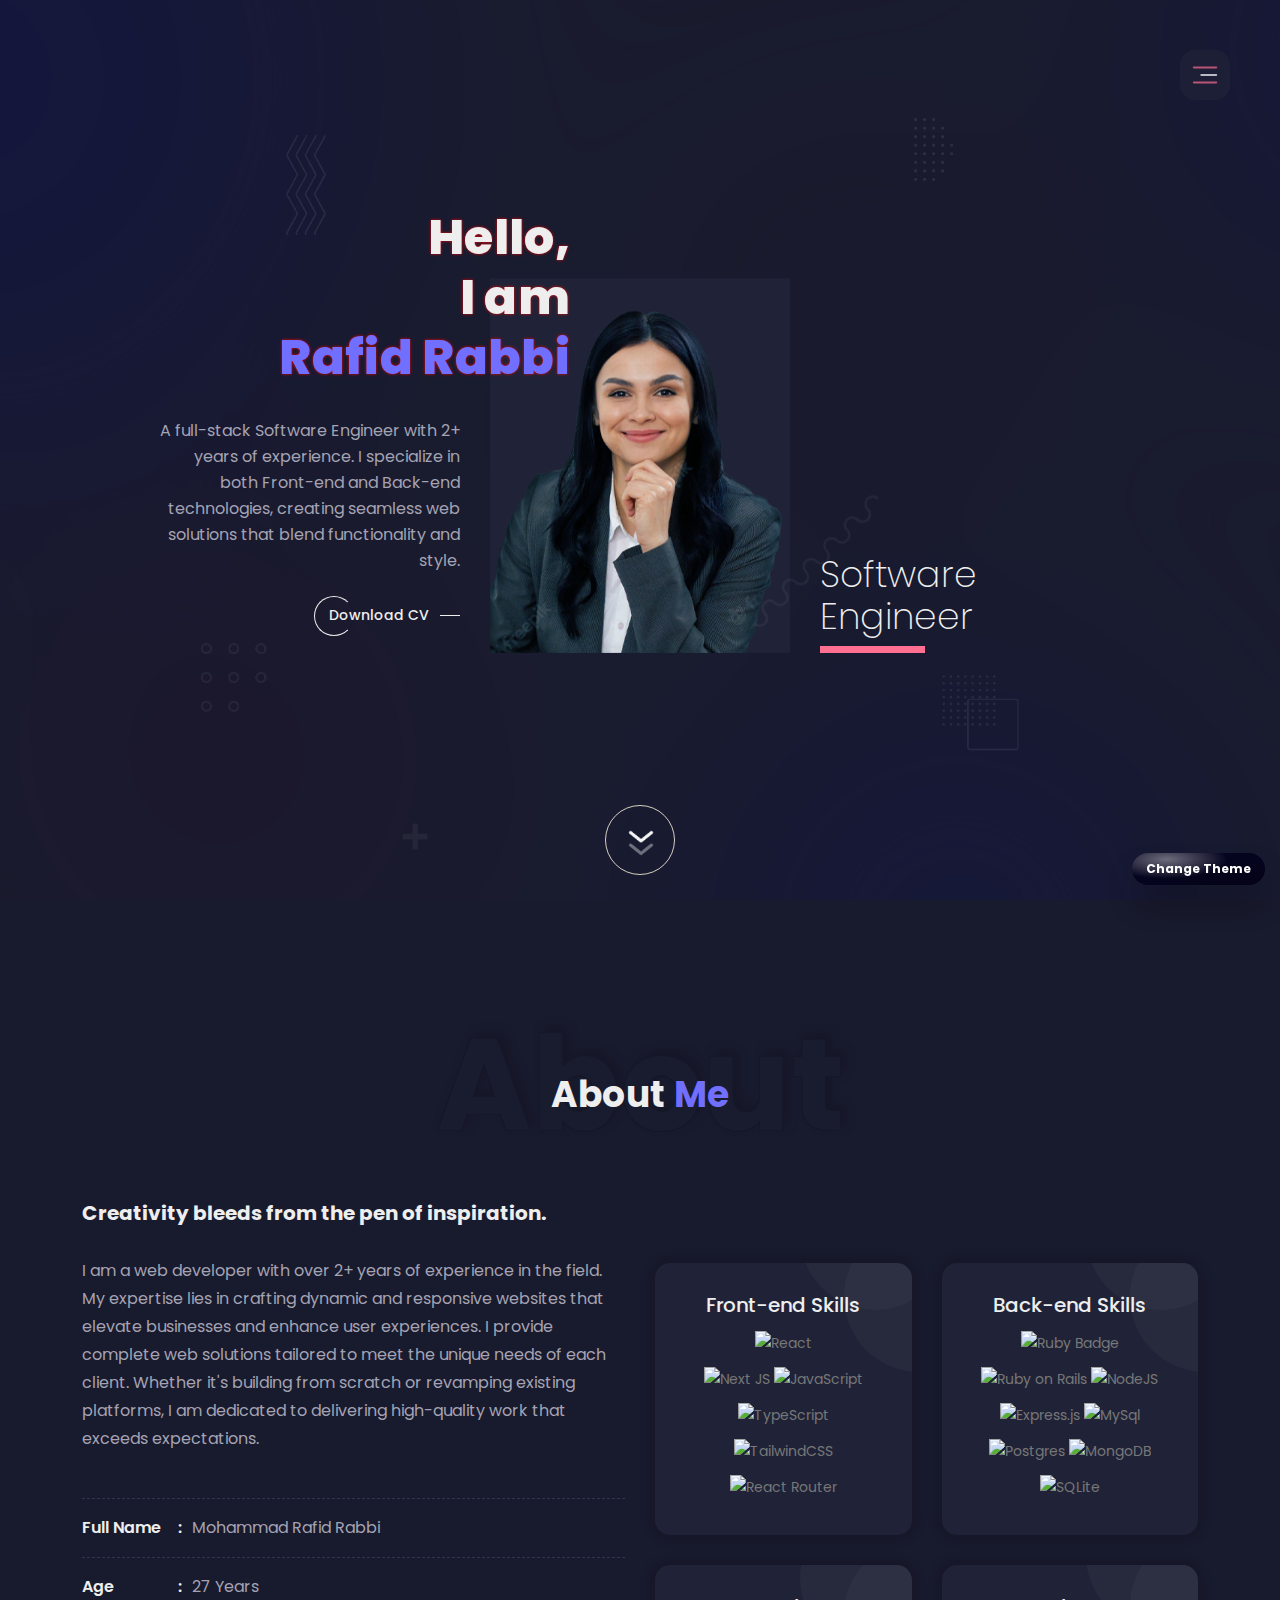
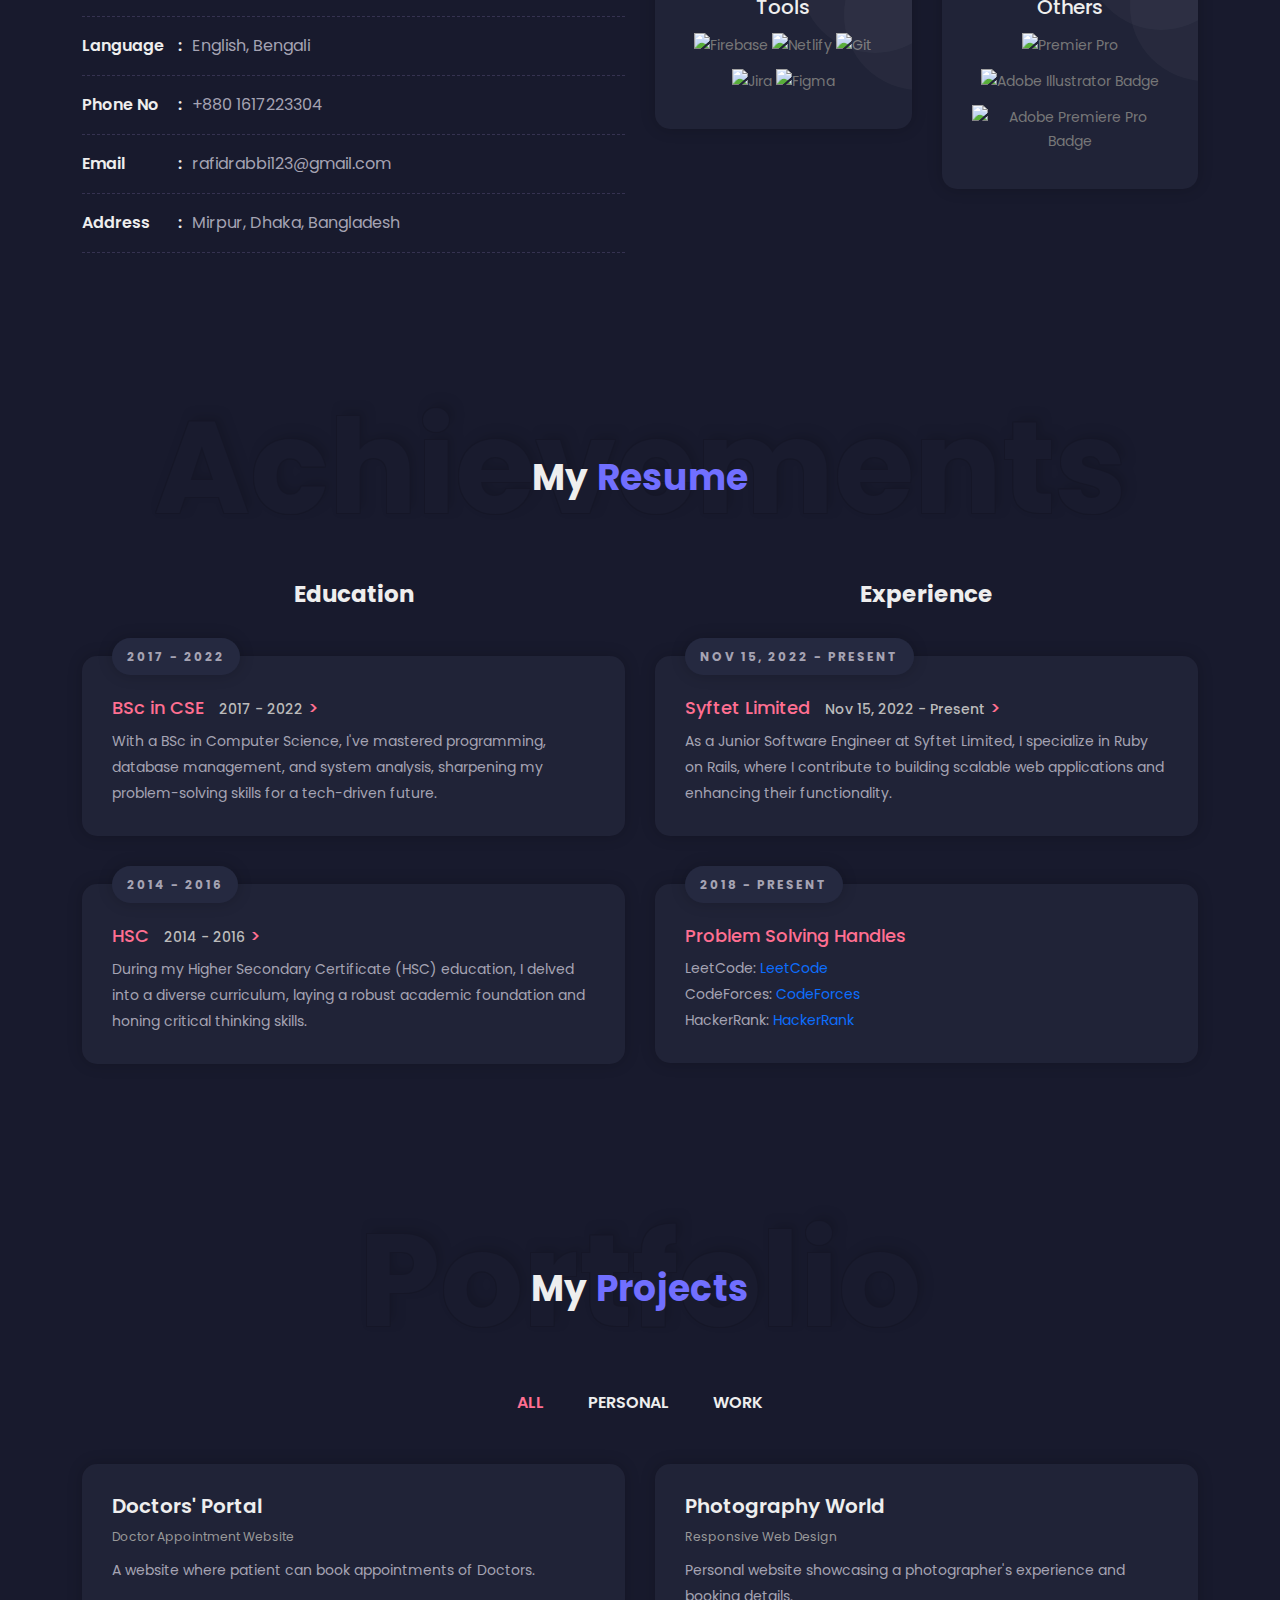
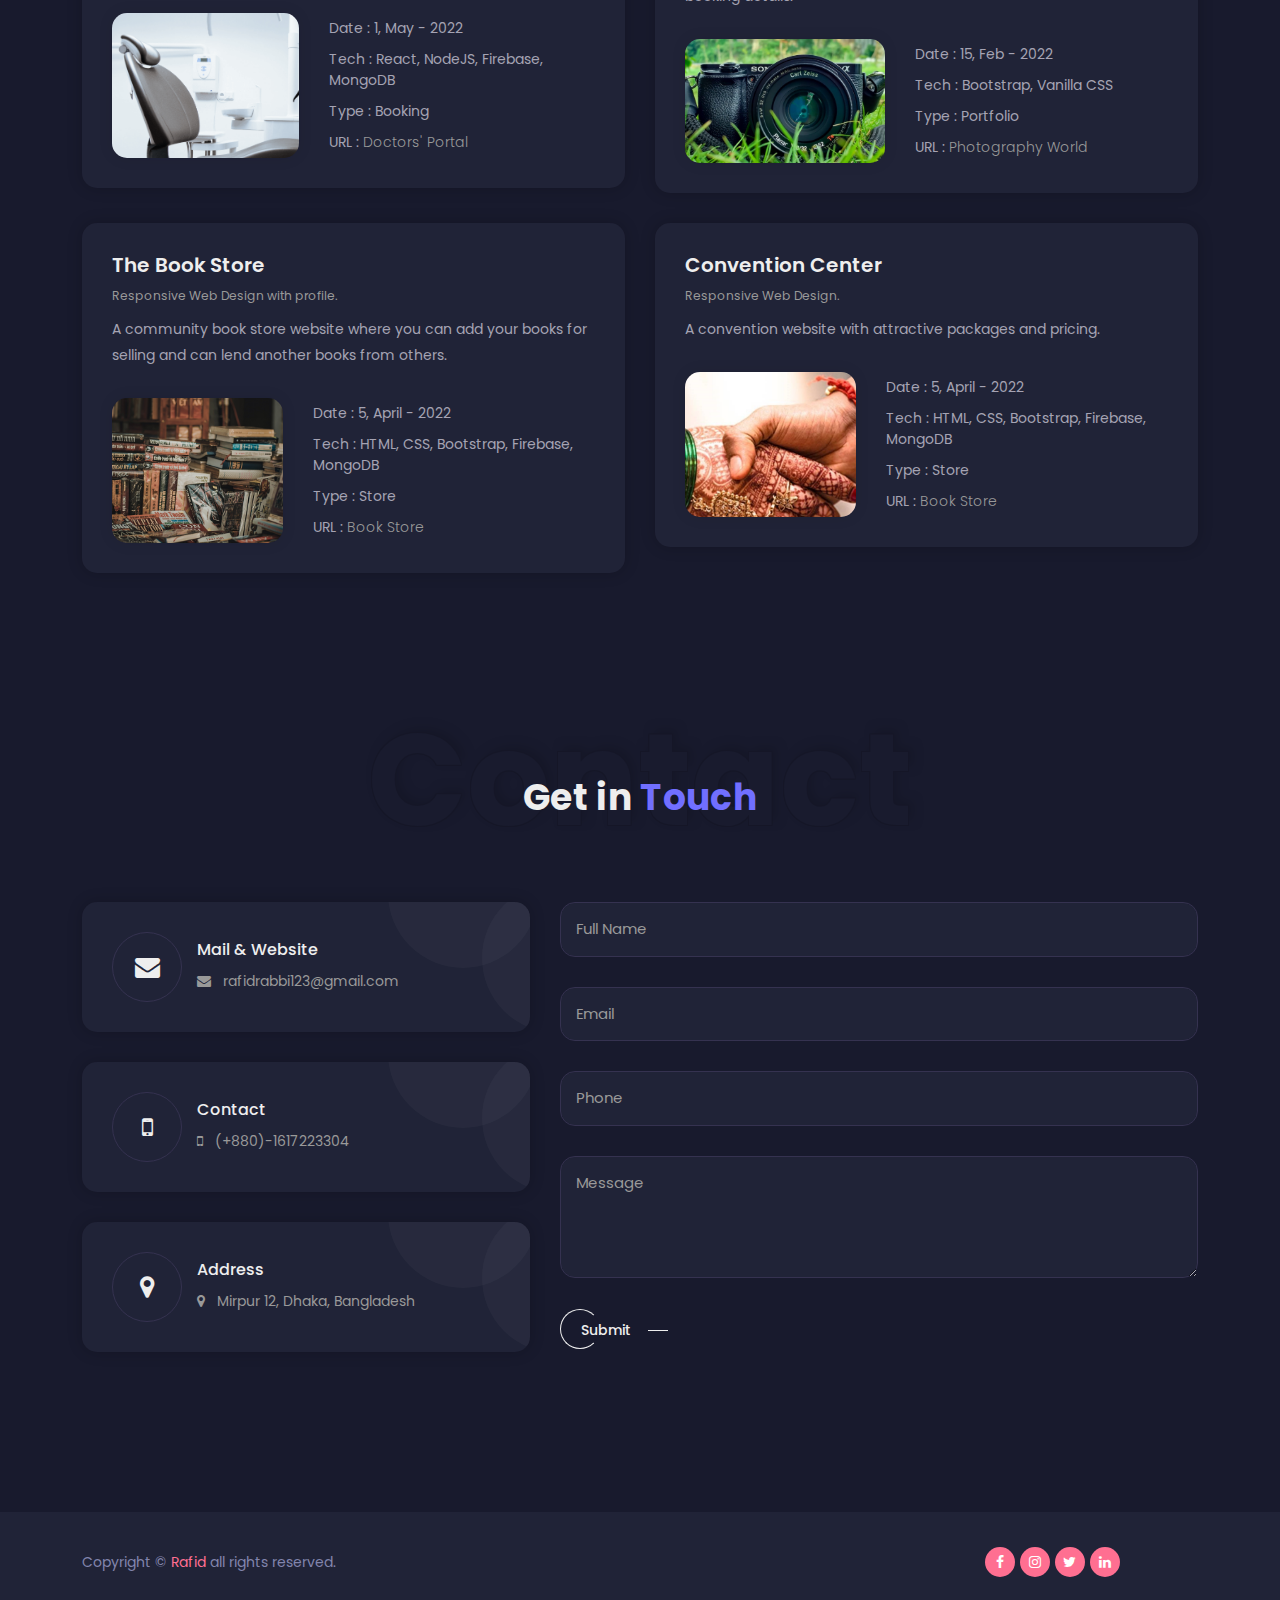
==== commit bfd1f0ee: "social all edited" ====
--- a/dark.html
+++ b/dark.html
@@ -22,6 +22,7 @@
     <!-- site Favicon -->
     <link rel="icon" href="assets/img/favicon/favicon.png" sizes="32x32" />
     <link rel="apple-touch-icon" href="assets/img/favicon/favicon.png" />
+    <link rel="stylesheet" href="https://cdnjs.cloudflare.com/ajax/libs/font-awesome/4.7.0/css/font-awesome.css" integrity="sha512-5A8nwdMOWrSz20fDsjczgUidUBR8liPYU+WymTZP1lmY9G6Oc7HlZv156XqnsgNUzTyMefFTcsFH/tnJE/+xBg==" crossorigin="anonymous" referrerpolicy="no-referrer" />
     <meta
       name="msapplication-TileImage"
       content="assets/img/favicon/favicon.png"
@@ -35,8 +36,9 @@
     <link rel="stylesheet" href="assets/css/plugins/slick.min.css" />
 
     <!-- Main Style -->
-    <link rel="stylesheet" href="assets/css/dark.css" />
-    <link rel="stylesheet" href="assets/css/responsive.css" />
+    <link rel="stylesheet" href="assets/css/dark.css" id="dark-theme"/>
+    <link rel="stylesheet" href="assets/css/style.css" id="light-theme" disabled>
+    <link rel="stylesheet" href="assets/css/responsive.css"/>
   </head>
 
   <body>
@@ -714,6 +716,44 @@
                                 href="assets/img/portfolio/3.jpg"
                                 style="
                                   background-image: url(assets/img/portfolio/33.jpg);
+                                "
+                              >
+                                <span class="overlay">+</span>
+                              </a>
+                            </div>
+                            <div class="ms-detail">
+                              <ul>
+                                <li>Date : 5, April - 2022</li>
+                                <!-- <li>Client : John Worrior</li> -->
+                                <li>Tech : HTML, CSS, Bootstrap, Firebase, MongoDB</li>
+                                <li>Type : Store</li>
+                                <li>
+                                  URL : <a href="https://assignment-11-4cc8b.web.app/" target="_blank">Book Store</a>
+                                </li>
+                              </ul>
+                            </div>
+                          </div>
+                        </div>
+                      </div>
+
+                      <div class="col-lg-6 mix design">
+                        <div class="ms-project-box">
+                          <h3>Convention Center</h3>
+                          <div class="links">
+                            <!-- <a href="#">Web Design</a> -->
+                            <small>Responsive Web Design.</small>
+                          </div>
+                          <p>
+                            A convention website with attractive packages and pricing.
+                          </p>
+                          <div class="ms-info">
+                            <div class="portfolio-img">
+                              <a
+                                class=""
+                                data-fancybox="gallery"
+                                href="assets/img/portfolio/4.jpg"
+                                style="
+                                  background-image: url(assets/img/portfolio/44.jpg);
                                 "
                               >
                                 <span class="overlay">+</span>
@@ -1232,7 +1272,7 @@
     <!-- End Clients Section -->
 
     <!-- Start Footer -->
-    <footer class="margin-t-80">
+    <footer class="margin-t-80 margin-r-50">
       <div class="container">
         <div class="ms-footer-detail">
           <div class="ms-copy">
@@ -1241,22 +1281,22 @@
           <div class="ms-social">
             <ul>
               <li>
-                <a href="https://www.facebook.com/" target="_blank"
+                <a href="https://www.facebook.com/rafidrabbi/" target="_blank"
                   ><i class="fa fa-facebook" aria-hidden="true"></i
                 ></a>
               </li>
               <li>
-                <a href="https://www.instagram.com/" target="_blank"
+                <a href="https://www.instagram.com/rafid_rabbii/" target="_blank"
                   ><i class="fa fa-instagram" aria-hidden="true"></i
                 ></a>
               </li>
               <li>
-                <a href="https://twitter.com/" target="_blank"
+                <a href="https://twitter.com/rafidrabbi123" target="_blank"
                   ><i class="fa fa-twitter" aria-hidden="true"></i
                 ></a>
               </li>
               <li>
-                <a href="https://linkedin.com/" target="_blank"
+                <a href="https://www.linkedin.com/in/mohammadrafid/" target="_blank"
                   ><i class="fa fa-linkedin" aria-hidden="true"></i
                 ></a>
               </li>
@@ -1334,6 +1374,7 @@
           </ul>
         </div>
       </div>
+      <button class="toggle-theme" id="theme-toggle">Change Theme</button>
       <!--/ End Floating Panel Container -->
       <!-- Start Right Floating Button-->
       <!-- <div class="ms-right-bottom">
@@ -1368,7 +1409,7 @@
     <script src="assets/js/vendor/mixitup.min.js"></script>
     <script src="assets/js/vendor/jquery.fancybox.min.js"></script>
     <script src="assets/js/vendor/slick.min.js"></script>
-    <script src="assets/js/vendor/fontawesome.js"></script>
+    <!-- <script src="assets/js/vendor/fontawesome.js"></script> -->
 
     <!-- Scroll button animation for mouse hover Js -->
     <script src="assets/js/vendor/tweenmax.min.js"></script>
@@ -1377,3 +1418,18 @@
     <script src="assets/js/script.js"></script>
   </body>
 </html>
+
+<script>
+  document.getElementById('theme-toggle').addEventListener('click', function(){
+    let darkTheme = document.getElementById('dark-theme');
+    let lightTheme = document.getElementById('light-theme');
+
+    if (darkTheme.disabled) {
+          darkTheme.disabled = false;
+          lightTheme.disabled = true;
+      } else {
+          darkTheme.disabled = true;
+          lightTheme.disabled = false;
+      }
+  })
+</script>
--- a/assets/css/dark.css
+++ b/assets/css/dark.css
@@ -2401,4 +2401,27 @@
 
 .shadowed-font{
   text-shadow: 0 0 3px #FF0000;
+}
+
+.toggle-theme {
+  color: #fff;
+  padding: 7px 14px;
+  border-radius: 100px;
+  background-color: #05041f;
+  background-image: radial-gradient(93% 87% at 87% 89%, rgba(0, 0, 0, 0.23) 0%, transparent 86.18%), radial-gradient(66% 87% at 26% 20%, rgba(255, 255, 255, 0.41) 0%, rgba(255, 255, 255, 0) 69.79%, rgba(255, 255, 255, 0) 100%);
+  box-shadow: 2px 19px 31px rgba(0, 0, 0, 0.2);
+  font-weight: bold;
+  font-size: 12px;
+
+  border: 0;
+
+  user-select: none;
+  -webkit-user-select: none;
+  touch-action: manipulation;
+
+  cursor: pointer;
+}
+
+.ms-social{
+  margin-right: 7%;
 }--- a/assets/css/style.css
+++ b/assets/css/style.css
@@ -0,0 +1,2421 @@
+/*-------------------------------------------------
+  Fonts Family & Style CSS
+---------------------------------------------------*/
+/*--  Poppins font  --*/
+@font-face {
+  font-family: "Poppins, sans-serif";
+  src: url("../fonts/poppins/Poppins-Thin.ttf") format("truetype");
+  font-weight: 100;
+  font-style: normal;
+}
+@font-face {
+  font-family: "Poppins, sans-serif";
+  src: url("../fonts/poppins/Poppins-ExtraLight.ttf") format("truetype");
+  font-weight: 200;
+  font-style: normal;
+}
+@font-face {
+  font-family: "Poppins, sans-serif";
+  src: url("../fonts/poppins/Poppins-Light.ttf");
+  font-weight: 300;
+  font-style: normal;
+}
+@font-face {
+  font-family: "Poppins, sans-serif";
+  src: url("../fonts/poppins/Poppins-Regular.ttf") format("truetype");
+  font-weight: 400;
+  font-style: normal;
+}
+@font-face {
+  font-family: "Poppins, sans-serif";
+  src: url("../fonts/poppins/Poppins-Medium.ttf") format("truetype");
+  font-weight: 500;
+  font-style: normal;
+}
+@font-face {
+  font-family: "Poppins, sans-serif";
+  src: url("../fonts/poppins/Poppins-SemiBold.ttf") format("truetype");
+  font-weight: 600;
+  font-style: normal;
+}
+@font-face {
+  font-family: "Poppins, sans-serif";
+  src: url("../fonts/poppins/Poppins-Bold.ttf") format("truetype");
+  font-weight: 700;
+  font-style: normal;
+}
+@font-face {
+  font-family: "Poppins, sans-serif";
+  src: url("../fonts/poppins/Poppins-ExtraBold.ttf") format("truetype");
+  font-weight: 800;
+  font-style: normal;
+}
+@font-face {
+  font-family: "Poppins, sans-serif";
+  src: url("../fonts/poppins/Poppins-Black.ttf") format("truetype");
+  font-weight: 900;
+  font-style: normal;
+}
+/*-------------------------------------------------
+  Common Style CSS
+---------------------------------------------------*/
+body {
+  font-size: 14px;
+  color: #777;
+  user-select: none;
+  -webkit-user-select: none;
+  -khtml-user-select: none;
+  -moz-user-select: none;
+  -ms-user-select: none;
+  font-family: "Poppins, sans-serif";
+  font-weight: 400;
+  top: 0 !important;
+  background-image: url(../img/designs/main-bg.png);
+  background-size: cover;
+  background-attachment: fixed;
+  background-position: center;
+  background-color: rgba(247, 247, 247, 0.9);
+  overflow-x: hidden;
+  background-blend-mode: overlay;
+}
+
+.row {
+  margin-right: -15px;
+  margin-left: -15px;
+}
+
+.row > * {
+  padding-right: 15px;
+  padding-left: 15px;
+}
+
+h2 {
+  font-size: 48px;
+  line-height: 60px;
+  font-weight: 400;
+  letter-spacing: 0.02rem;
+}
+
+h2,
+h3,
+h4,
+h5,
+h6 {
+  font-family: "Poppins, sans-serif";
+  position: relative;
+  color: #222;
+}
+
+a {
+  text-decoration: none;
+}
+
+ul {
+  list-style: none;
+}
+ul li a {
+  text-decoration: none;
+}
+
+p {
+  font-size: 16px;
+  color: #555;
+  line-height: 26px;
+}
+
+.section-title {
+  position: relative;
+  text-align: center;
+}
+.section-title h2 {
+  margin-bottom: 40px;
+  padding: 50px 0;
+  font-size: 36px;
+  line-height: 29px;
+  font-weight: 700;
+}
+.section-title h2 span {
+  color: #716fff;
+}
+.section-title .ligh-title {
+  margin: auto;
+  position: absolute;
+  top: 50%;
+  left: 0;
+  right: 0;
+  font-size: 130px;
+  font-weight: 700;
+  color: #f5f5f5;
+  line-height: 60px;
+  text-shadow: 5px -5px 10px #000, -1px 0 0 #000, 0 1px 0 #000, 0 -1px 0 #000, 1px 1px #000, -1px -1px 0 #000, 1px -1px 0 #000, -1px 1px 0 #000;
+  opacity: 0.05;
+  -webkit-transform: translateY(-100%);
+          transform: translateY(-100%);
+}
+
+#ms-overlay {
+  display: block;
+  width: 100%;
+  height: 100%;
+  position: fixed;
+  top: 0;
+  right: 0;
+  left: 0;
+  bottom: 0;
+  background: #fff;
+  z-index: 99;
+  display: -webkit-box;
+  display: -ms-flexbox;
+  display: flex;
+  -webkit-box-align: center;
+      -ms-flex-align: center;
+          align-items: center;
+  -webkit-box-pack: center;
+      -ms-flex-pack: center;
+          justify-content: center;
+}
+#ms-overlay .ms-roller {
+  display: inline-block;
+  position: relative;
+  width: 80px;
+  height: 80px;
+}
+#ms-overlay .ms-roller div {
+  -webkit-animation: ms-roller 1.2s cubic-bezier(0.5, 0, 0.5, 1) infinite;
+          animation: ms-roller 1.2s cubic-bezier(0.5, 0, 0.5, 1) infinite;
+  -webkit-transform-origin: 40px 40px;
+          transform-origin: 40px 40px;
+}
+#ms-overlay .ms-roller div:after {
+  content: " ";
+  display: block;
+  position: absolute;
+  width: 7px;
+  height: 7px;
+  border-radius: 50%;
+  background: #555;
+  margin: -4px 0 0 -4px;
+}
+#ms-overlay .ms-roller div:nth-child(1) {
+  -webkit-animation-delay: -0.036s;
+          animation-delay: -0.036s;
+}
+#ms-overlay .ms-roller div:nth-child(1):after {
+  top: 63px;
+  left: 63px;
+}
+#ms-overlay .ms-roller div:nth-child(2) {
+  -webkit-animation-delay: -0.072s;
+          animation-delay: -0.072s;
+}
+#ms-overlay .ms-roller div:nth-child(2):after {
+  top: 68px;
+  left: 56px;
+}
+#ms-overlay .ms-roller div:nth-child(3) {
+  -webkit-animation-delay: -0.108s;
+          animation-delay: -0.108s;
+}
+#ms-overlay .ms-roller div:nth-child(3):after {
+  top: 71px;
+  left: 48px;
+}
+#ms-overlay .ms-roller div:nth-child(4) {
+  -webkit-animation-delay: -0.144s;
+          animation-delay: -0.144s;
+}
+#ms-overlay .ms-roller div:nth-child(4):after {
+  top: 72px;
+  left: 40px;
+}
+#ms-overlay .ms-roller div:nth-child(5) {
+  -webkit-animation-delay: -0.18s;
+          animation-delay: -0.18s;
+}
+#ms-overlay .ms-roller div:nth-child(5):after {
+  top: 71px;
+  left: 32px;
+}
+#ms-overlay .ms-roller div:nth-child(6) {
+  -webkit-animation-delay: -0.216s;
+          animation-delay: -0.216s;
+}
+#ms-overlay .ms-roller div:nth-child(6):after {
+  top: 68px;
+  left: 24px;
+}
+#ms-overlay .ms-roller div:nth-child(7) {
+  -webkit-animation-delay: -0.252s;
+          animation-delay: -0.252s;
+}
+#ms-overlay .ms-roller div:nth-child(7):after {
+  top: 63px;
+  left: 17px;
+}
+#ms-overlay .ms-roller div:nth-child(8) {
+  -webkit-animation-delay: -0.288s;
+          animation-delay: -0.288s;
+}
+#ms-overlay .ms-roller div:nth-child(8):after {
+  top: 56px;
+  left: 12px;
+}
+@-webkit-keyframes ms-roller {
+  0% {
+    -webkit-transform: rotate(0deg);
+            transform: rotate(0deg);
+  }
+  100% {
+    -webkit-transform: rotate(360deg);
+            transform: rotate(360deg);
+  }
+}
+@keyframes ms-roller {
+  0% {
+    -webkit-transform: rotate(0deg);
+            transform: rotate(0deg);
+  }
+  100% {
+    -webkit-transform: rotate(360deg);
+            transform: rotate(360deg);
+  }
+}
+
+/**  Section spacing  **/
+.margin-t-80 {
+  margin-top: 80px;
+  background-color: #e6dbdb;
+}
+
+.margin-b-50 {
+  margin-bottom: 50px;
+}
+
+.padding-tb-80 {
+  padding: 80px 0;
+}
+
+.m-b-minus-30px {
+  margin-bottom: -30px;
+}
+
+.m-tb-minus-15px {
+  margin-top: -15px;
+  margin-bottom: -15px;
+}
+
+.ms-learn-more-left {
+  -webkit-transition: all 0.3s ease-in-out;
+  transition: all 0.3s ease-in-out;
+  height: 40px;
+  margin-right: 130px;
+  color: #555;
+  position: relative;
+  padding-left: 50px;
+}
+.ms-learn-more-left .text {
+  font-family: "Poppins, sans-serif";
+  font-style: italic;
+  font-size: 14px;
+  font-weight: 700;
+  line-height: 19px;
+}
+.ms-learn-more-left .ring-left {
+  margin-left: -20px;
+}
+.ms-learn-more-left .arrow-left {
+  -webkit-transition: all 0.3s ease-in-out;
+  transition: all 0.3s ease-in-out;
+  position: absolute;
+  top: 3px;
+  left: 0;
+}
+.ms-learn-more-left:hover {
+  color: #555;
+}
+.ms-learn-more-left:hover .arrow-left {
+  margin-left: -5px;
+}
+
+.ms-learn-more-right {
+  -webkit-transition: all 0.3s ease-in-out;
+  transition: all 0.3s ease-in-out;
+  height: 40px;
+  margin-left: 130px;
+  color: #333;
+  position: relative;
+}
+.ms-learn-more-right .text {
+  -webkit-transition: all 0.3s ease-in-out;
+  transition: all 0.3s ease-in-out;
+  padding: 10px 30px 10px 15px;
+  font-family: "Poppins, sans-serif";
+  font-size: 14px;
+  line-height: 22px;
+  font-weight: 500;
+  border-right: 1px solid transparent;
+  border-radius: 30px;
+}
+.ms-learn-more-right .text span {
+  z-index: 5;
+}
+.ms-learn-more-right .text::before {
+  content: "";
+  width: 40px;
+  height: 40px;
+  position: absolute;
+  top: -9px;
+  left: 0;
+  border-top: 1px solid #000;
+  border-bottom: 1px solid #000;
+  border-left: 1px solid #000;
+  border-right: 1px solid #f5f5f5;
+  border-radius: 30px;
+  z-index: -1;
+}
+.ms-learn-more-right .text:after {
+  content: "";
+  -webkit-transition: all 0.3s ease-in-out;
+  transition: all 0.3s ease-in-out;
+  width: 20px;
+  height: 1px;
+  background-color: #000;
+  position: absolute;
+  top: 50%;
+  right: 0;
+}
+.ms-learn-more-right .ring-left {
+  margin-right: -20px;
+  margin-top: -2px;
+}
+.ms-learn-more-right:hover {
+  color: #333;
+}
+.ms-learn-more-right:hover .text {
+  font-size: 15px;
+}
+.ms-learn-more-right:hover .text:after {
+  right: -10px;
+  opacity: 0;
+}
+
+/* Back to top */
+.progress-wrap {
+  position: fixed;
+  right: 15px;
+  bottom: 65px;
+  height: 45px;
+  width: 45px;
+  cursor: pointer;
+  display: block;
+  border-radius: 50px;
+  -webkit-box-shadow: inset 0 0 0 2px rgba(0, 0, 0, 0.2);
+          box-shadow: inset 0 0 0 2px rgba(0, 0, 0, 0.2);
+  z-index: 12;
+  opacity: 0;
+  visibility: hidden;
+  -webkit-transform: translateY(15px);
+          transform: translateY(15px);
+  -webkit-transition: all 200ms linear;
+  transition: all 200ms linear;
+  background: #f8f8f9;
+}
+.progress-wrap i {
+  position: absolute;
+  text-align: center;
+  line-height: 46px;
+  font-size: 24px;
+  color: #ff6f91;
+  left: 0;
+  top: 0;
+  height: 46px;
+  width: 46px;
+  cursor: pointer;
+  display: block;
+  z-index: 1;
+  -webkit-transition: all 200ms linear;
+  transition: all 200ms linear;
+}
+.progress-wrap:before {
+  position: absolute;
+  font-family: "unicons";
+  content: "\e84b";
+  text-align: center;
+  line-height: 46px;
+  font-size: 24px;
+  opacity: 0;
+  background-image: linear-gradient(298deg, var(--red), var(--yellow));
+  -webkit-background-clip: text;
+  -webkit-text-fill-color: transparent;
+  left: 0;
+  top: 0;
+  height: 46px;
+  width: 46px;
+  cursor: pointer;
+  display: block;
+  z-index: 2;
+  -webkit-transition: all 200ms linear;
+  transition: all 200ms linear;
+}
+.progress-wrap:hover:after {
+  opacity: 0;
+}
+.progress-wrap:hover:before {
+  opacity: 1;
+}
+.progress-wrap svg path {
+  fill: none;
+}
+.progress-wrap svg.progress-circle path {
+  stroke: #ff6f91;
+  stroke-width: 4;
+  -webkit-box-sizing: border-box;
+          box-sizing: border-box;
+  -webkit-transition: all 200ms linear;
+  transition: all 200ms linear;
+}
+
+.progress-wrap.active-progress {
+  opacity: 1;
+  visibility: visible;
+  -webkit-transform: translateY(0);
+          transform: translateY(0);
+}
+
+/*===== Header css =====*/
+header {
+  position: relative;
+  z-index: 5;
+}
+header nav {
+  position: relative;
+}
+header nav a {
+  -webkit-transition: all 0.3s ease-in-out;
+  transition: all 0.3s ease-in-out;
+  padding: 10px;
+  position: fixed;
+  top: 50px;
+  right: 50px;
+  background: #07091c;
+  border-radius: 15px;
+  cursor: pointer;
+  opacity: 0.7;
+}
+header nav a .svg_img {
+  -webkit-transition: all 0.3s ease-in-out;
+  transition: all 0.3s ease-in-out;
+  width: 30px;
+  height: 30px;
+}
+header nav a:hover {
+  opacity: 1;
+}
+header nav a:hover .svg_img {
+  width: 35px;
+  height: 35px;
+}
+
+/* End Header */
+/*-------------------------------------------------
+ Hero Style CSS
+---------------------------------------------------*/
+.ms-hero {
+  height: 100vh;
+  display: -webkit-box;
+  display: -ms-flexbox;
+  display: flex;
+  -webkit-box-align: center;
+      -ms-flex-align: center;
+          align-items: center;
+  position: relative;
+}
+.ms-hero .ms-diamond-1 {
+  width: 80px;
+  height: 100px;
+  position: absolute;
+  left: 22%;
+  top: 15%;
+  background-image: url("../img/designs/1.png");
+  background-size: contain;
+  background-repeat: no-repeat;
+}
+.ms-hero .ms-diamond-2 {
+  width: 81px;
+  height: 86px;
+  position: absolute;
+  left: 15%;
+  bottom: 20%;
+  background-image: url("../img/designs/2.png");
+  background-size: contain;
+  background-repeat: no-repeat;
+  -webkit-animation: rotateshape 15s linear infinite;
+          animation: rotateshape 15s linear infinite;
+}
+.ms-hero .ms-diamond-3 {
+  width: 36px;
+  height: 37px;
+  position: absolute;
+  left: 31%;
+  bottom: 5%;
+  background-image: url("../img/designs/3.png");
+  background-size: contain;
+  background-repeat: no-repeat;
+}
+.ms-hero .ms-diamond-4 {
+  width: 82px;
+  height: 78px;
+  position: absolute;
+  right: 20%;
+  top: 75%;
+  background-image: url("../img/designs/4.png");
+  background-size: contain;
+  background-repeat: no-repeat;
+}
+.ms-hero .ms-diamond-5 {
+  width: 61px;
+  height: 64px;
+  position: absolute;
+  right: 24%;
+  top: 13%;
+  background-image: url("../img/designs/5.png");
+  background-size: contain;
+  background-repeat: no-repeat;
+}
+@-webkit-keyframes rotateshape {
+  from {
+    -webkit-transform: rotate(0deg);
+            transform: rotate(0deg);
+  }
+  to {
+    -webkit-transform: rotate(360deg);
+            transform: rotate(360deg);
+  }
+}
+@keyframes rotateshape {
+  from {
+    -webkit-transform: rotate(0deg);
+            transform: rotate(0deg);
+  }
+  to {
+    -webkit-transform: rotate(360deg);
+            transform: rotate(360deg);
+  }
+}
+.ms-hero .hero-content {
+  margin: 90px 0;
+  display: -webkit-box;
+  display: -ms-flexbox;
+  display: flex;
+  -webkit-box-orient: horizontal;
+  -webkit-box-direction: normal;
+      -ms-flex-direction: row;
+          flex-direction: row;
+  -webkit-box-pack: center;
+      -ms-flex-pack: center;
+          justify-content: center;
+  position: relative;
+}
+.ms-hero .hero-content .hero-item {
+  padding: 60px 0 30px 0;
+  display: -webkit-box;
+  display: -ms-flexbox;
+  display: flex;
+  -webkit-box-orient: horizontal;
+  -webkit-box-direction: normal;
+      -ms-flex-direction: row;
+          flex-direction: row;
+  -webkit-box-pack: center;
+      -ms-flex-pack: center;
+          justify-content: center;
+  position: relative;
+}
+.ms-hero .hero-content .ms-hero-detail {
+  max-width: 300px;
+  text-align: right;
+}
+.ms-hero .hero-content .ms-hero-detail .ms-hero-title {
+  margin: -70px -110px 30px 0;
+  letter-spacing: 0.02rem;
+  font-size: 56px;
+  font-weight: 800;
+  z-index: 5;
+}
+.ms-hero .hero-content .ms-hero-detail .ms-hero-title span {
+  max-width: 400px;
+  display: -ms-inline-grid;
+  display: inline-grid;
+}
+.ms-hero .hero-content .ms-hero-detail .ms-hero-title .name {
+  color: #716fff;
+}
+.ms-hero .hero-content .ms-hero-detail .ms-hero-detail {
+  margin-bottom: 30px;
+  text-align: right;
+  font-size: 16px;
+  line-height: 26px;
+  font-weight: 400;
+}
+.ms-hero .hero-content .ms-hero-img {
+  max-width: 350px;
+  margin: 0 30px;
+}
+.ms-hero .hero-content .ms-hero-img .ms-card {
+  position: relative;
+  -webkit-transform-style: preserve-3d;
+          transform-style: preserve-3d;
+}
+.ms-hero .hero-content .ms-hero-img .ms-card img {
+  -webkit-transition: all 0.3s ease-in-out;
+  transition: all 0.3s ease-in-out;
+  width: 100%;
+  -webkit-filter: grayscale(100%);
+          filter: grayscale(100%);
+}
+.ms-hero .hero-content .ms-hero-img .ms-card:hover {
+  -webkit-box-shadow: 0 0 22px 0 rgba(0, 0, 0, 0.5);
+          box-shadow: 0 0 22px 0 rgba(0, 0, 0, 0.5);
+  z-index: 5;
+}
+.ms-hero .hero-content .ms-hero-img .ms-card:hover img {
+  -webkit-filter: grayscale(0%);
+          filter: grayscale(0%);
+}
+.ms-hero .hero-content .ms-hero-name {
+  min-width: 300px;
+  display: -webkit-box;
+  display: -ms-flexbox;
+  display: flex;
+  -webkit-box-align: end;
+      -ms-flex-align: end;
+          align-items: flex-end;
+  position: relative;
+}
+.ms-hero .hero-content .ms-hero-name h3 {
+  margin-bottom: 0;
+  padding-bottom: 15px;
+  font-size: 46px;
+  font-weight: 200;
+  line-height: 52px;
+  position: relative;
+}
+.ms-hero .hero-content .ms-hero-name h3:after {
+  content: "";
+  width: 105px;
+  height: 7px;
+  background-color: #ff6f91;
+  position: absolute;
+  bottom: 0;
+  left: 0;
+}
+.ms-hero .hero-content .ms-hero-name h3 span {
+  max-width: 300px;
+  display: -ms-inline-grid;
+  display: inline-grid;
+}
+.ms-hero .hero-content .art {
+  width: 18px;
+  height: 190px;
+  background-image: url(../img/designs/6.png);
+  background-repeat: no-repeat;
+  background-size: 100%;
+  position: absolute;
+  bottom: 30px;
+  right: 370px;
+  -webkit-transform: rotate(45deg);
+          transform: rotate(45deg);
+  -webkit-animation: MovesUpDown 5s linear infinite;
+          animation: MovesUpDown 5s linear infinite;
+}
+@-webkit-keyframes MovesUpDown {
+  0%, 100% {
+    bottom: -180px;
+  }
+  50% {
+    bottom: -150px;
+  }
+}
+@keyframes MovesUpDown {
+  0%, 100% {
+    bottom: -180px;
+  }
+  50% {
+    bottom: -150px;
+  }
+}
+
+/**  On click scroll  **/
+.scroll-next {
+  width: 170px;
+  height: 65px;
+  margin: auto;
+  position: absolute;
+  left: 0;
+  right: 0;
+  bottom: 30px;
+  display: block;
+  -webkit-animation-duration: 1s;
+  animation-duration: 1s;
+  -webkit-animation-fill-mode: both;
+  animation-fill-mode: both;
+  -webkit-animation-timing-function: ease-in-out;
+  animation-timing-function: ease-in-out;
+  animation-iteration-count: infinite;
+  -webkit-animation-iteration-count: infinite;
+  cursor: pointer;
+}
+@-webkit-keyframes bounce {
+  0%, 100%, 20%, 50%, 80% {
+    -webkit-transform: translateY(0);
+    transform: translateY(0);
+  }
+  40% {
+    -webkit-transform: translateY(-30px);
+    transform: translateY(-30px);
+  }
+  60% {
+    -webkit-transform: translateY(-15px);
+    transform: translateY(-15px);
+  }
+}
+@keyframes bounce {
+  0%, 100%, 20%, 50%, 80% {
+    -webkit-transform: translateY(0);
+    transform: translateY(0);
+  }
+  40% {
+    -webkit-transform: translateY(-30px);
+    transform: translateY(-30px);
+  }
+  60% {
+    -webkit-transform: translateY(-15px);
+    transform: translateY(-15px);
+  }
+}
+
+.ms-container .menu {
+  display: inline-block;
+  width: 200px;
+  height: 200px;
+  -webkit-transition: 0.3s;
+  transition: 0.3s;
+  position: absolute;
+  top: -50px;
+  right: 0;
+  left: 0;
+  color: #000;
+}
+.ms-container .circle {
+  display: inline-block;
+  width: 70px;
+  height: 70px;
+  background: transparent;
+  border: 1px solid #d8cfc3;
+  border-radius: 50%;
+  position: absolute;
+  top: 50%;
+  left: 50%;
+  margin-left: -50px;
+  margin-top: -50px;
+  z-index: 4;
+}
+.ms-container .text {
+  position: absolute;
+  top: 43%;
+  left: -14px;
+  display: inline-block;
+  z-index: 10;
+  width: 100%;
+  text-align: center;
+  margin-top: -9px;
+  font-size: 14px;
+  font-family: "Poppins, sans-serif";
+  text-transform: uppercase;
+  background: #f6f6f6;
+  line-height: 16px;
+  font-weight: 400;
+}
+.ms-container .text:after {
+  content: "";
+  width: 50px;
+  height: 50px;
+  margin: auto;
+  background-image: url("../img/designs/scroll-arrow.png");
+  background-repeat: no-repeat;
+  background-size: 100%;
+  position: absolute;
+  top: -14px;
+  left: 0;
+  right: 0;
+}
+
+/*===== About css =====*/
+.ms-about-detail h4 {
+  margin-bottom: 30px;
+  font-size: 20px;
+  line-height: 28px;
+  font-weight: 700;
+  font-family: "Poppins, sans-serif";
+  color: #333;
+}
+.ms-about-detail .ms-text {
+  margin-bottom: 15px;
+  font-size: 16px;
+  color: #555;
+  font-family: "Poppins, sans-serif";
+  font-weight: 400;
+  line-height: 28px;
+}
+
+.ms-about-info {
+  padding-top: 30px;
+  display: -webkit-box;
+  display: -ms-flexbox;
+  display: flex;
+  -webkit-box-orient: horizontal;
+  -webkit-box-direction: normal;
+      -ms-flex-direction: row;
+          flex-direction: row;
+}
+.ms-about-info ul {
+  width: 100%;
+  margin: 0;
+  padding: 0;
+}
+.ms-about-info ul li {
+  padding: 20px 0;
+  font-size: 16px;
+  line-height: 18px;
+  color: #555;
+  font-family: "Poppins, sans-serif";
+  display: -webkit-box;
+  display: -ms-flexbox;
+  display: flex;
+  border-bottom: 1px dashed #dfdfdf;
+}
+.ms-about-info ul li:first-child {
+  border-top: 1px dashed #dfdfdf;
+}
+.ms-about-info ul li span {
+  display: block;
+}
+.ms-about-info ul li .title {
+  min-width: 110px;
+  display: -webkit-inline-box;
+  display: -ms-inline-flexbox;
+  display: inline-flex;
+  color: #333;
+  font-weight: 600;
+  position: relative;
+}
+.ms-about-info ul li b {
+  margin-right: 10px;
+  color: #333;
+  font-weight: 600;
+  position: absolute;
+  right: 0;
+}
+
+.ms-skill-progress {
+  height: 100%;
+  display: -webkit-box;
+  display: -ms-flexbox;
+  display: flex;
+  -webkit-box-align: center;
+      -ms-flex-align: center;
+          align-items: center;
+}
+
+.ms-about .ms-box {
+  margin-bottom: 30px;
+  padding: 30px;
+  display: -webkit-box;
+  display: -ms-flexbox;
+  display: flex;
+  -webkit-box-orient: vertical;
+  -webkit-box-direction: normal;
+      -ms-flex-direction: column;
+          flex-direction: column;
+  -webkit-box-align: center;
+      -ms-flex-align: center;
+          align-items: center;
+  -webkit-box-pack: center;
+      -ms-flex-pack: center;
+          justify-content: center;
+  background: #fff;
+  border-radius: 15px;
+  -webkit-box-shadow: 0 0 15px 0 rgba(0, 0, 0, 0.06);
+          box-shadow: 0 0 15px 0 rgba(0, 0, 0, 0.06);
+  position: relative;
+  overflow: hidden;
+}
+.ms-about .ms-box:before {
+  -webkit-transition: all 0.3s ease-in-out;
+  transition: all 0.3s ease-in-out;
+  content: "";
+  width: 150px;
+  height: 150px;
+  background-color: rgba(0, 0, 0, 0.06);
+  position: absolute;
+  top: -38%;
+  right: -15%;
+  border-radius: 50%;
+}
+.ms-about .ms-box:after {
+  -webkit-transition: all 0.3s ease-in-out;
+  transition: all 0.3s ease-in-out;
+  content: "";
+  width: 150px;
+  height: 150px;
+  background-color: rgba(0, 0, 0, 0.06);
+  position: absolute;
+  top: -15%;
+  right: -32%;
+  border-radius: 50%;
+}
+.ms-about .ms-box:hover:before {
+  top: -43%;
+  right: -10%;
+}
+.ms-about .ms-box:hover:after {
+  top: -10%;
+  right: -37%;
+}
+.ms-about .ms-box p {
+  margin: 0;
+  font-size: 14px;
+  text-align: center;
+  color: #777;
+  line-height: 24px;
+}
+.ms-about .ms-box h3 {
+  font-size: 20px;
+  color: #333;
+}
+.ms-about .ms-box .progress {
+  width: 80px;
+  height: 80px;
+  background: transparent;
+  display: inline-block;
+  margin-bottom: 20px;
+  z-index: 3;
+}
+.ms-about .ms-box .progress .track,
+.ms-about .ms-box .progress .fill {
+  -webkit-transform: rotate(90deg) translate(0px, -80px);
+          transform: rotate(90deg) translate(0px, -80px);
+  stroke-width: 6;
+  fill: rgba(0, 0, 0, 0);
+}
+.ms-about .ms-box .progress .track {
+  stroke-width: 6;
+  stroke: #ddd !important;
+}
+.ms-about .ms-box .progress .fill {
+  stroke: #716fff;
+}
+.ms-about .ms-box .progress .fill {
+  stroke-dasharray: 219.9907836914;
+  stroke-dashoffset: -219.9907836914;
+  -webkit-transition: stroke-dashoffset 1s;
+  transition: stroke-dashoffset 1s;
+  stroke-width: 10;
+}
+.ms-about .ms-box .progress .value {
+  fill: #716fff;
+  font-size: 20px;
+  text-anchor: middle;
+  font-weight: 600;
+}
+.ms-about .ms-box .progress.active .fill {
+  stroke: #ff6f91;
+}
+.ms-about .ms-box .progress.active .value {
+  fill: #ff6f91;
+}
+
+/*===== Service css =====*/
+.service-box {
+  display: -webkit-box;
+  display: -ms-flexbox;
+  display: flex;
+  -ms-flex-wrap: wrap;
+      flex-wrap: wrap;
+}
+.service-box .main-box {
+  position: relative;
+  -webkit-perspective: 1000px;
+  -moz-perspective: 1000px;
+}
+.service-box .main-box:hover .box-front {
+  -webkit-transform: rotateY(180deg);
+  transform: rotateY(180deg);
+}
+.service-box .main-box:hover .box-back {
+  -webkit-transform: rotateY(0deg);
+  transform: rotateY(0deg);
+}
+.service-box .main-box .box-front {
+  text-align: center;
+  z-index: 1;
+  -webkit-transform-style: preserve-3d;
+  transform-style: preserve-3d;
+  -webkit-backface-visibility: hidden;
+  backface-visibility: hidden;
+  -webkit-perspective: inherit;
+  perspective: inherit;
+  -webkit-transition: -webkit-transform 0.8s cubic-bezier(0.5, 1.3, 0.5, 1.3);
+  transition: -webkit-transform 0.8s cubic-bezier(0.5, 1.3, 0.5, 1.38);
+  transition: -webkit-transform 0.8s cubic-bezier(0.5, 1.3, 0.5, 1.3);
+  transition: transform 0.8s cubic-bezier(0.5, 1.3, 0.5, 1.3);
+  transition: transform 0.8s cubic-bezier(0.5, 1.3, 0.5, 1.3), -webkit-transform 0.8s cubic-bezier(0.5, 1.3, 0.5, 1.3);
+  border-radius: 15px;
+  -webkit-transform: rotateY(0deg);
+  transform: rotateY(0deg);
+  background-color: transparent;
+  background: #fff;
+  -webkit-box-shadow: 0 0 15px 0 rgba(0, 0, 0, 0.06);
+          box-shadow: 0 0 15px 0 rgba(0, 0, 0, 0.06);
+  position: relative;
+}
+.service-box .main-box .box-front:before {
+  content: "";
+  width: 23px;
+  height: 42px;
+  position: absolute;
+  left: 15%;
+  bottom: 5%;
+  -webkit-transform: rotate(248deg);
+          transform: rotate(248deg);
+  background-image: url(../img/designs/7.png);
+  background-size: contain;
+  background-repeat: no-repeat;
+}
+.service-box .main-box .box-front:after {
+  content: "";
+  width: 38px;
+  height: 40px;
+  position: absolute;
+  right: 1%;
+  top: 5%;
+  -webkit-transform: rotate(248deg);
+          transform: rotate(248deg);
+  background-image: url(../img/designs/3.png);
+  background-repeat: no-repeat;
+}
+.service-box .main-box .box-back {
+  width: 100%;
+  height: 100%;
+  text-align: center;
+  z-index: 1;
+  -webkit-transform-style: preserve-3d;
+  transform-style: preserve-3d;
+  -webkit-backface-visibility: hidden;
+  backface-visibility: hidden;
+  -webkit-perspective: inherit;
+  perspective: inherit;
+  -webkit-transition: -webkit-transform 0.8s cubic-bezier(0.5, 1.3, 0.5, 1.3);
+  transition: -webkit-transform 0.8s cubic-bezier(0.5, 1.3, 0.5, 1.38);
+  transition: -webkit-transform 0.8s cubic-bezier(0.5, 1.3, 0.5, 1.3);
+  transition: transform 0.8s cubic-bezier(0.5, 1.3, 0.5, 1.3);
+  transition: transform 0.8s cubic-bezier(0.5, 1.3, 0.5, 1.3), -webkit-transform 0.8s cubic-bezier(0.5, 1.3, 0.5, 1.3);
+  border-radius: 15px;
+  -webkit-transform: rotateY(-180deg);
+  transform: rotateY(-180deg);
+  position: absolute;
+  display: block;
+  top: 0;
+  left: 0;
+  background-color: #716fff;
+  -webkit-box-shadow: 0 0 15px 0 rgba(0, 0, 0, 0.08);
+          box-shadow: 0 0 15px 0 rgba(0, 0, 0, 0.08);
+  display: -webkit-box;
+  display: -ms-flexbox;
+  display: flex;
+  -webkit-box-align: center;
+      -ms-flex-align: center;
+          align-items: center;
+}
+.service-box .flipper {
+  position: relative;
+  padding: 15px 0;
+}
+.service-box .flipper:hover .box-front {
+  -webkit-transform-style: preserve-3d;
+  transform-style: preserve-3d;
+  -webkit-transition: all 1s cubic-bezier(0.5, 1, 0.5, 1);
+  -webkit-transition: all 1s cubic-bezier(0.5, 1.3, 0.5, 1.3);
+  transition: all 1s cubic-bezier(0.5, 1.3, 0.5, 1.3);
+}
+.service-box .flipper:hover .box-back {
+  -webkit-transform-style: preserve-3d;
+  transform-style: preserve-3d;
+  -webkit-transition: all 1s cubic-bezier(0.5, 1, 0.5, 1);
+  -webkit-transition: all 1s cubic-bezier(0.5, 1.3, 0.5, 1.3);
+  transition: all 1s cubic-bezier(0.5, 1.3, 0.5, 1.3);
+}
+
+.flipper .content-wrap .icon {
+  position: relative;
+}
+.flipper .content-wrap .icon:before {
+  content: "";
+  width: 100px;
+  height: 100px;
+  margin: auto;
+  position: absolute;
+  top: 0;
+  left: 0;
+  right: 0;
+  -webkit-animation: morphing-image 15s linear infinite forwards;
+          animation: morphing-image 15s linear infinite forwards;
+}
+.flipper .content-wrap .svg_img {
+  width: 50px;
+  height: 50px;
+  margin: 0 0 15px 0;
+  position: relative;
+}
+.flipper .content-wrap .svg_img path {
+  fill: #716fff;
+}
+
+@-webkit-keyframes morphing-image {
+  0% {
+    border-radius: 50% 50% 50% 50%/50% 50% 50% 50%;
+  }
+  10% {
+    border-radius: 39% 61% 38% 62%/53% 54% 46% 47%;
+  }
+  20% {
+    border-radius: 56% 44% 52% 48%/57% 35% 65% 43%;
+  }
+  30% {
+    border-radius: 41% 59% 45% 55%/43% 56% 44% 57%;
+  }
+  40% {
+    border-radius: 46% 54% 60% 40%/55% 65% 26% 45%;
+  }
+  50% {
+    border-radius: 44% 56% 42% 65%/41% 65% 46% 69%;
+  }
+  60% {
+    border-radius: 41% 69% 42% 68%/41% 71% 29% 69%;
+  }
+  70% {
+    border-radius: 44% 56% 60% 40%/63% 46% 64% 37%;
+  }
+  80% {
+    border-radius: 46% 54% 38% 62%/44% 48% 52% 56%;
+  }
+  90% {
+    border-radius: 66% 45% 57% 43%/49% 51% 49% 51%;
+  }
+  100% {
+    border-radius: 50% 50% 50% 50%/50% 50% 50% 50%;
+  }
+}
+
+@keyframes morphing-image {
+  0% {
+    border-radius: 50% 50% 50% 50%/50% 50% 50% 50%;
+  }
+  10% {
+    border-radius: 39% 61% 38% 62%/53% 54% 46% 47%;
+  }
+  20% {
+    border-radius: 56% 44% 52% 48%/57% 35% 65% 43%;
+  }
+  30% {
+    border-radius: 41% 59% 45% 55%/43% 56% 44% 57%;
+  }
+  40% {
+    border-radius: 46% 54% 60% 40%/55% 65% 26% 45%;
+  }
+  50% {
+    border-radius: 44% 56% 42% 65%/41% 65% 46% 69%;
+  }
+  60% {
+    border-radius: 41% 69% 42% 68%/41% 71% 29% 69%;
+  }
+  70% {
+    border-radius: 44% 56% 60% 40%/63% 46% 64% 37%;
+  }
+  80% {
+    border-radius: 46% 54% 38% 62%/44% 48% 52% 56%;
+  }
+  90% {
+    border-radius: 66% 45% 57% 43%/49% 51% 49% 51%;
+  }
+  100% {
+    border-radius: 50% 50% 50% 50%/50% 50% 50% 50%;
+  }
+}
+.main-box .content-wrap {
+  width: 100%;
+  display: block;
+  -webkit-transform-style: preserve-3d;
+  transform-style: preserve-3d;
+  -webkit-perspective: inherit;
+  perspective: inherit;
+  -webkit-backface-visibility: hidden;
+  backface-visibility: hidden;
+  padding: 30px;
+  -webkit-transform: translate3d(0, 0, 50px) scale(0.9);
+  transform: translate3d(0, 0, 50px) scale(0.9);
+}
+
+.box-front .content-wrap h3 {
+  margin-bottom: 15px;
+  color: #333;
+  text-align: center;
+  font-size: 20px;
+  line-height: 26px;
+  font-weight: 600;
+}
+.box-front .content-wrap p {
+  margin: 0;
+  color: #555;
+  text-align: center;
+  font-size: 14px;
+  line-height: 22px;
+}
+.box-front .bg-img {
+  width: 64px;
+  height: 64px;
+  position: absolute;
+  top: 0;
+  right: 0;
+  opacity: 0;
+  border-radius: 0 30px 0 0;
+}
+.box-front .bg-img path {
+  fill: #333;
+}
+
+.box-back .content-wrap h3 {
+  margin-bottom: 15px;
+  color: #fff;
+  text-align: center;
+  margin-top: 0;
+  font-size: 20px;
+  line-height: 26px;
+  font-weight: 600;
+}
+.box-back .content-wrap p {
+  margin: 0;
+  color: #fff;
+  text-align: center;
+  font-size: 14px;
+  line-height: 24px;
+}
+.box-back .btn {
+  -webkit-transition: all 0.3s ease-in-out;
+  transition: all 0.3s ease-in-out;
+  padding: 6px 15px;
+  font-size: 14px;
+  letter-spacing: 0.05rem;
+  margin-top: 15px;
+  font-weight: 500;
+  border-radius: 0 20px 0 0;
+  border: 1px solid #fff;
+  border-radius: 15px;
+  color: #fff;
+}
+.box-back .btn:hover {
+  background-color: #fff;
+  color: #333;
+}
+
+.content-wrap p {
+  margin-bottom: 10px;
+  text-align: left;
+}
+
+/* End Service Section */
+/*===== Resume css (EXPERIENCE & EDUCATION)=====*/
+.education h4,
+.experiense h4 {
+  margin-bottom: 50px;
+  font-size: 23px;
+  line-height: 24px;
+  font-weight: 700;
+  font-family: "Poppins, sans-serif";
+  color: #333;
+  text-align: center;
+}
+
+.ms-experience .timeline {
+  width: 100%;
+  margin: 0;
+  padding: 0;
+  line-height: 1.5em;
+  list-style: none;
+  position: relative;
+}
+.ms-experience .timeline .timeline-item {
+  position: relative;
+}
+.ms-experience .timeline li {
+  margin: 0 0 48px 0;
+  padding: 30px;
+  border-radius: 15px;
+  -webkit-box-shadow: 0 0 15px 0 rgba(0, 0, 0, 0.06);
+          box-shadow: 0 0 15px 0 rgba(0, 0, 0, 0.06);
+  background: #fff;
+}
+.ms-experience .timeline li:last-child {
+  margin: 0;
+}
+.ms-experience .timeline li .timeline-info {
+  margin-top: -40px;
+  margin-bottom: 30px;
+}
+.ms-experience .timeline li .timeline-info span {
+  -webkit-transition: all 0.3s ease-in-out;
+  transition: all 0.3s ease-in-out;
+  padding: 10px 15px;
+  background: #fff;
+  border-radius: 30px;
+  -webkit-box-shadow: 0 0 15px 0 rgba(0, 0, 0, 0.09);
+          box-shadow: 0 0 15px 0 rgba(0, 0, 0, 0.09);
+}
+.ms-experience .timeline li:hover .timeline-info span {
+  background: #ff6f91;
+  color: #fff;
+}
+
+.timeline-info span {
+  font-size: 12px;
+  font-weight: 700;
+  letter-spacing: 2px;
+  text-transform: uppercase;
+}
+
+.timeline-item:last-child, .timeline-item:after {
+  content: none;
+}
+
+.timeline-content .timeline-title {
+  margin-top: 15px;
+  color: #ff6f91;
+  font-size: 18px;
+  line-height: 22px;
+  font-weight: 500;
+}
+.timeline-content .timeline-title .sub {
+  margin-left: 15px;
+  color: #777;
+  font-size: 14px;
+}
+.timeline-content p {
+  margin-bottom: 0;
+  font-size: 14px;
+  color: #555;
+}
+
+/** Start Portfolio Section **/
+.ms-portfolio .section-title .ligh-title {
+  -webkit-transform: translateY(-63%);
+          transform: translateY(-63%);
+}
+
+.portfolio-tabs {
+  margin-bottom: 50px;
+  text-align: center;
+}
+.portfolio-tabs ul {
+  padding-left: 0;
+}
+.portfolio-tabs ul li {
+  display: inline-block;
+  cursor: pointer;
+  padding: 0 10px;
+  font-weight: 600;
+  margin: 0px 10px;
+  -webkit-transition: all 0.2s;
+  transition: all 0.2s;
+  text-transform: uppercase;
+  color: #333;
+  font-size: 16px;
+  line-height: 11px;
+}
+.portfolio-tabs ul li:hover {
+  color: #716fff;
+}
+
+li.mixitup-control-active {
+  color: #ff6f91 !important;
+}
+
+.portfolio-img img {
+  width: 100%;
+  height: 100%;
+}
+
+.fancybox-image {
+  padding: 0 15px;
+}
+
+.ms-project-box {
+  -webkit-transition: all 0.3s ease-in-out;
+  transition: all 0.3s ease-in-out;
+  width: 100%;
+  margin-bottom: 30px;
+  padding: 30px;
+  position: relative;
+  cursor: default;
+  border-radius: 15px;
+  background: #fff;
+  -webkit-box-shadow: 0 0 15px 0 rgba(0, 0, 0, 0.06);
+          box-shadow: 0 0 15px 0 rgba(0, 0, 0, 0.06);
+}
+.ms-project-box h3 {
+  color: #333;
+  margin-top: 0;
+  font-size: 20px;
+  font-weight: 600;
+}
+.ms-project-box .links {
+  margin-bottom: 10px;
+  color: #999;
+}
+.ms-project-box a {
+  font-size: 14px;
+  color: #999;
+  font-weight: 300;
+}
+.ms-project-box a:hover {
+  color: #716fff;
+}
+.ms-project-box p {
+  font-size: 14px;
+}
+.ms-project-box p a {
+  color: #ff6f91;
+}
+.ms-project-box .ms-info {
+  margin-top: 30px;
+  display: -webkit-box;
+  display: -ms-flexbox;
+  display: flex;
+}
+.ms-project-box img {
+  display: block;
+  position: relative;
+}
+.ms-project-box .portfolio-img {
+  -webkit-transition: all 0.3s ease-in-out;
+  transition: all 0.3s ease-in-out;
+  width: 200px;
+  overflow: hidden;
+  border-radius: 15px;
+  position: relative;
+  -webkit-box-shadow: 0 0 15px 0 rgba(0, 0, 0, 0.09);
+          box-shadow: 0 0 15px 0 rgba(0, 0, 0, 0.09);
+}
+.ms-project-box .portfolio-img a {
+  background-attachment: fixed;
+  height: 100%;
+  width: 100%;
+  background-size: 200px;
+  background-position: center;
+  background-attachment: inherit;
+  background-repeat: no-repeat;
+  display: block;
+  position: relative;
+}
+.ms-project-box .portfolio-img img {
+  -webkit-transition: all 0.3s ease-in-out;
+  transition: all 0.3s ease-in-out;
+}
+.ms-project-box .portfolio-img .overlay {
+  -webkit-transition: all 0.3s ease-in-out;
+  transition: all 0.3s ease-in-out;
+  width: 100%;
+  height: 100%;
+  position: absolute;
+  top: 0;
+  left: 0;
+  background-color: rgba(0, 0, 0, 0.5);
+  display: -webkit-box;
+  display: -ms-flexbox;
+  display: flex;
+  -webkit-box-align: center;
+      -ms-flex-align: center;
+          align-items: center;
+  -webkit-box-pack: center;
+      -ms-flex-pack: center;
+          justify-content: center;
+  font-size: 40px;
+  color: #fff;
+  opacity: 0;
+}
+.ms-project-box:hover .portfolio-img {
+  -webkit-box-shadow: none;
+          box-shadow: none;
+}
+.ms-project-box:hover .portfolio-img img {
+  -webkit-transform: rotate(-5deg) scale(1.2);
+          transform: rotate(-5deg) scale(1.2);
+}
+.ms-project-box:hover .portfolio-img .overlay {
+  opacity: 1;
+}
+.ms-project-box:hover a.info {
+  opacity: 1;
+  -webkit-transform: scale(1);
+  transform: scale(1);
+}
+.ms-project-box a.info {
+  width: 40px;
+  height: 40px;
+  margin: 0 5px;
+  display: -webkit-box;
+  display: -ms-flexbox;
+  display: flex;
+  -webkit-box-align: center;
+      -ms-flex-align: center;
+          align-items: center;
+  -webkit-box-pack: center;
+      -ms-flex-pack: center;
+          justify-content: center;
+  text-decoration: none;
+  border: 1px solid #fff;
+  border-radius: 15px;
+}
+.ms-project-box a.info:hover {
+  background-color: #fff;
+  color: #716fff;
+}
+.ms-project-box a.info {
+  -webkit-transform: scale(0.7);
+  transform: scale(0.7);
+  -webkit-transition: all 0.2s ease-in;
+  transition: all 0.2s ease-in;
+  opacity: 0;
+  color: #fff;
+}
+.ms-project-box .ms-detail {
+  padding-left: 30px;
+}
+.ms-project-box .ms-detail ul {
+  margin: 0;
+  padding: 0;
+}
+.ms-project-box .ms-detail ul li {
+  padding: 5px 0;
+}
+
+.fancybox-progress {
+  background: #716fff;
+}
+
+/** End Portfolio Section **/
+/*===== Counter =====*/
+.achive .count-block {
+  width: 100%;
+  margin: 12px 0;
+  padding: 30px 15px;
+  background: #fff;
+  border-radius: 15px;
+  position: relative;
+  overflow: hidden;
+  text-align: center;
+  -webkit-box-shadow: 0 0 15px 0 rgba(0, 0, 0, 0.06);
+          box-shadow: 0 0 15px 0 rgba(0, 0, 0, 0.06);
+}
+.achive .count-block:hover .counter-icon {
+  -webkit-transform: rotate(5deg);
+          transform: rotate(5deg);
+}
+.achive .count-block:before {
+  content: "";
+  width: 100px;
+  height: 100px;
+  position: absolute;
+  right: -15%;
+  top: -13%;
+  -webkit-transform: rotate(248deg);
+          transform: rotate(248deg);
+  background-image: url(../img/designs/4.png);
+  background-size: contain;
+  background-repeat: no-repeat;
+}
+.achive .count-block .counter-icon {
+  width: 64px;
+  height: 64px;
+  -webkit-transition: all 0.3s ease-in-out;
+  transition: all 0.3s ease-in-out;
+  position: absolute;
+  top: 0;
+  right: -15px;
+  opacity: 0.05;
+}
+.achive .count-block .counter-icon path {
+  fill: #333;
+}
+.achive .count-block h3 {
+  display: block;
+  margin: 0 0 5px 0;
+  padding: 0;
+  font-family: "Poppins, sans-serif";
+  font-size: 50px;
+  line-height: 55px;
+  font-weight: 700;
+  color: #555;
+}
+.achive .count-block .active-num {
+  color: #716fff;
+}
+.achive .count-block p {
+  margin: 0;
+  padding: 0;
+  font-size: 18px;
+  color: #555;
+  font-family: "Poppins, sans-serif";
+  font-weight: 400;
+}
+
+/** News | Blogs Section **/
+.ms-news .section-title .ligh-title {
+  -webkit-transform: translateY(-80%);
+          transform: translateY(-80%);
+}
+.ms-news .ms-item {
+  padding: 0 15px;
+}
+.ms-news .slick-list {
+  margin: 0 -15px;
+}
+.ms-news .news-info {
+  -webkit-transition: all 0.3s ease-in-out;
+  transition: all 0.3s ease-in-out;
+  width: 100%;
+  margin-bottom: 30px;
+  padding: 24px;
+  background: #fff;
+  border-radius: 15px;
+  -webkit-box-shadow: 0 0 15px 0 rgba(0, 0, 0, 0.06);
+          box-shadow: 0 0 15px 0 rgba(0, 0, 0, 0.06);
+}
+.ms-news .news-info:hover .news-img img {
+  -webkit-transform: rotate(-5deg) scale(1.2);
+          transform: rotate(-5deg) scale(1.2);
+}
+.ms-news .news-info:hover .news-img img:after {
+  content: "";
+  width: 100%;
+  height: 100%;
+  position: absolute;
+  top: 0;
+  left: 0;
+  background-color: rgba(0, 0, 0, 0.06);
+}
+.ms-news .news-info .news-img {
+  width: 100%;
+  height: auto;
+  margin: 0;
+  border-radius: 15px;
+  position: relative;
+  overflow: hidden;
+}
+.ms-news .news-info .news-img img {
+  -webkit-transition: all 0.3s ease-in-out;
+  transition: all 0.3s ease-in-out;
+  border-radius: 15px;
+  width: 100%;
+  height: 100%;
+}
+.ms-news .news-info .detail {
+  width: 100%;
+  margin: 0;
+}
+.ms-news .news-info .detail label {
+  margin-top: 20px;
+  display: inline-block;
+  font-size: 13px;
+  color: #999;
+  border-radius: 5px;
+}
+.ms-news .news-info .detail label a {
+  -webkit-transition: all 0.3s ease-in-out;
+  transition: all 0.3s ease-in-out;
+  color: #999;
+}
+.ms-news .news-info .detail label a:hover {
+  color: #716fff;
+}
+.ms-news .news-info .detail h3 {
+  margin: 10px 0 15px 0;
+  padding: 0;
+  line-height: 26px;
+}
+.ms-news .news-info .detail h3 a {
+  color: #333;
+  font-size: 16px;
+  font-weight: 600;
+  line-height: 18px;
+}
+.ms-news .news-info .detail p {
+  margin-bottom: 15px;
+  padding: 0;
+  font-size: 14px;
+  color: #555;
+  line-height: 23px;
+  font-weight: 400;
+}
+.ms-news .news-info .detail .more-info a {
+  -webkit-transition: all 0.3s ease-in-out;
+  transition: all 0.3s ease-in-out;
+  color: #ff6f91;
+  text-align: center;
+  font-size: 13px;
+  text-decoration: none;
+  border-radius: 15px;
+  position: relative;
+}
+.ms-news .news-info .detail .more-info a:hover {
+  background: #fff !important;
+  color: #716fff;
+}
+.ms-news .news-info .detail .more-info a:hover:after {
+  right: -50px;
+  opacity: 0;
+}
+.ms-news .news-info .detail .more-info a:after {
+  content: "";
+  -webkit-transition: all 0.3s ease-in-out;
+  transition: all 0.3s ease-in-out;
+  width: 20px;
+  height: 1px;
+  background-color: #000;
+  position: absolute;
+  top: 50%;
+  right: -30px;
+}
+
+/** End News | Blogs Section **/
+/** Start Contact Section **/
+.ms-contact .section-title .ligh-title {
+  -webkit-transform: translateY(-80%);
+          transform: translateY(-80%);
+}
+.ms-contact iframe {
+  width: 100%;
+  height: 308px;
+  margin-bottom: -7px;
+  border-radius: 30px;
+}
+.ms-contact form .form-group {
+  margin-bottom: 30px;
+}
+.ms-contact form .form-group input,
+.ms-contact form .form-group textarea {
+  padding: 15px;
+  border-color: #dfdfdf;
+  border-radius: 15px;
+  font-size: 15px;
+  color: #555;
+  background-color: white;
+}
+.ms-contact form .form-group input:focus,
+.ms-contact form .form-group textarea:focus {
+  outline: none;
+  -webkit-box-shadow: none;
+          box-shadow: none;
+}
+.ms-contact form .form-group input::-webkit-input-placeholder, .ms-contact form .form-group textarea::-webkit-input-placeholder {
+  color: #999;
+}
+.ms-contact form .form-group input::-moz-placeholder, .ms-contact form .form-group textarea::-moz-placeholder {
+  color: #999;
+}
+.ms-contact form .form-group input:-ms-input-placeholder, .ms-contact form .form-group textarea:-ms-input-placeholder {
+  color: #999;
+}
+.ms-contact form .form-group input::-ms-input-placeholder, .ms-contact form .form-group textarea::-ms-input-placeholder {
+  color: #999;
+}
+.ms-contact form .form-group input::placeholder,
+.ms-contact form .form-group textarea::placeholder {
+  color: #999;
+}
+.ms-contact form button {
+  height: auto;
+  margin: 10px 0 0 0;
+  border: 0;
+  background: transparent;
+}
+.ms-contact .ms-box {
+  margin-bottom: 30px;
+  padding: 30px;
+  display: -webkit-box;
+  display: -ms-flexbox;
+  display: flex;
+  background: #fff;
+  border-radius: 15px;
+  -webkit-box-shadow: 0 0 15px 0 rgba(0, 0, 0, 0.06);
+          box-shadow: 0 0 15px 0 rgba(0, 0, 0, 0.06);
+  position: relative;
+  overflow: hidden;
+}
+.ms-contact .ms-box:before {
+  -webkit-transition: all 0.3s ease-in-out;
+  transition: all 0.3s ease-in-out;
+  content: "";
+  width: 150px;
+  height: 150px;
+  background-color: rgba(0, 0, 0, 0.06);
+  position: absolute;
+  top: -65%;
+  right: -2%;
+  border-radius: 50%;
+}
+.ms-contact .ms-box:after {
+  -webkit-transition: all 0.3s ease-in-out;
+  transition: all 0.3s ease-in-out;
+  content: "";
+  width: 150px;
+  height: 150px;
+  background-color: rgba(0, 0, 0, 0.06);
+  position: absolute;
+  top: -15%;
+  right: -23%;
+  border-radius: 50%;
+}
+.ms-contact .ms-box:hover:before {
+  top: -70%;
+  right: -10%;
+}
+.ms-contact .ms-box:hover:after {
+  top: -38%;
+  right: -20%;
+}
+.ms-contact .ms-box .detail {
+  display: -webkit-box;
+  display: -ms-flexbox;
+  display: flex;
+  -webkit-box-align: center;
+      -ms-flex-align: center;
+          align-items: center;
+}
+.ms-contact .ms-box .info h3 {
+  font-size: 16px;
+}
+.ms-contact .ms-box p {
+  margin: 0;
+  font-size: 14px;
+  color: #777;
+}
+.ms-contact .ms-box .icon {
+  min-width: 70px;
+  width: 70px;
+  height: 70px;
+  margin: 0 15px 0 0;
+  display: -webkit-box;
+  display: -ms-flexbox;
+  display: flex;
+  -webkit-box-orient: vertical;
+  -webkit-box-direction: normal;
+      -ms-flex-direction: column;
+          flex-direction: column;
+  -webkit-box-pack: center;
+      -ms-flex-pack: center;
+          justify-content: center;
+  -webkit-box-align: center;
+      -ms-flex-align: center;
+          align-items: center;
+  border-radius: 50%;
+  border: 1px solid #dfdfdf;
+  -webkit-animation: morphing-image 15s linear infinite forwards;
+          animation: morphing-image 15s linear infinite forwards;
+}
+.ms-contact .ms-box .icon i {
+  font-size: 25px;
+  color: #333;
+}
+
+/** End Contact Section **/
+/*===== Clients css =====*/
+.ms-client {
+  display: block;
+}
+.ms-client .ms-client-outer ul {
+  padding: 0;
+  margin: -15px;
+}
+
+.ms-client-item {
+  display: block !important;
+}
+.ms-client-item .ms-client-img {
+  padding: 15px;
+}
+.ms-client-item img {
+  width: 100%;
+  margin: 0 auto;
+  -webkit-transition: all 0.3s ease 0s;
+  transition: all 0.3s ease 0s;
+  border-radius: 15px;
+  cursor: pointer;
+  outline: 0;
+  -webkit-box-shadow: 0 0 15px 0 rgba(0, 0, 0, 0.06);
+          box-shadow: 0 0 15px 0 rgba(0, 0, 0, 0.06);
+}
+
+/*===== Footer css =====*/
+footer {
+  background: #07091c;
+}
+footer .ms-footer-detail {
+  height: 100px;
+  display: -webkit-box;
+  display: -ms-flexbox;
+  display: flex;
+  -webkit-box-pack: justify;
+      -ms-flex-pack: justify;
+          justify-content: space-between;
+  -webkit-box-align: center;
+      -ms-flex-align: center;
+          align-items: center;
+  color: #8285ad;
+}
+footer .ms-footer-detail a {
+  -webkit-transition: all 0.3s ease-in-out;
+  transition: all 0.3s ease-in-out;
+  color: #ff6f91;
+}
+footer .ms-footer-detail a:hover {
+  color: #716fff;
+}
+footer .ms-footer-detail .ms-social ul {
+  margin: 0;
+  padding: 0;
+  display: -webkit-box;
+  display: -ms-flexbox;
+  display: flex;
+}
+footer .ms-footer-detail .ms-social ul li {
+  margin-left: 5px;
+}
+footer .ms-footer-detail .ms-social ul li a {
+  width: 30px;
+  height: 30px;
+  display: -webkit-box;
+  display: -ms-flexbox;
+  display: flex;
+  -webkit-box-align: center;
+      -ms-flex-align: center;
+          align-items: center;
+  -webkit-box-pack: center;
+      -ms-flex-pack: center;
+          justify-content: center;
+  background: #ff6f91;
+  color: #fff;
+  border-radius: 30px;
+}
+footer .ms-footer-detail .ms-social ul li a:hover {
+  background: #716fff;
+}
+
+/*===== Sidebar css =====*/
+.ms-sidebar-overlay {
+  display: none;
+  width: 100%;
+  height: 100vh;
+  position: fixed;
+  top: 0;
+  left: 0;
+  background-color: rgba(0, 0, 0, 0.5);
+  z-index: 16;
+}
+
+.ms-open {
+  -webkit-transform: translateX(0) !important;
+  transform: translateX(0) !important;
+}
+
+.ms-sidebar {
+  width: 250px;
+  height: 100%;
+  padding: 30px;
+  font-size: 14px;
+  font-weight: 400;
+  position: fixed;
+  top: 0;
+  right: 0;
+  left: auto;
+  display: block;
+  -webkit-transition: all 0.5s ease 0s;
+  transition: all 0.5s ease 0s;
+  -webkit-transform: translateX(100%);
+          transform: translateX(100%);
+  background-color: #07091c;
+  -webkit-box-shadow: none;
+          box-shadow: none;
+  overflow: auto;
+  opacity: 1;
+  z-index: 16;
+}
+.ms-sidebar:before {
+  content: "";
+  width: 100px;
+  height: 100px;
+  position: absolute;
+  left: 15%;
+  bottom: 5%;
+  -webkit-transform: rotate(248deg);
+          transform: rotate(248deg);
+  background-image: url(../img/designs/2.png);
+  background-size: contain;
+  background-repeat: no-repeat;
+  opacity: 0.1;
+}
+.ms-sidebar .menu-list {
+  height: 100%;
+  display: -webkit-box;
+  display: -ms-flexbox;
+  display: flex;
+  -webkit-box-orient: vertical;
+  -webkit-box-direction: normal;
+      -ms-flex-direction: column;
+          flex-direction: column;
+  -webkit-box-pack: center;
+      -ms-flex-pack: center;
+          justify-content: center;
+}
+.ms-sidebar .menu-list .close-sidebar {
+  width: 30px;
+  height: 30px;
+  position: absolute;
+  top: 10px;
+  right: 10px;
+  display: -webkit-box;
+  display: -ms-flexbox;
+  display: flex;
+  -webkit-box-align: center;
+      -ms-flex-align: center;
+          align-items: center;
+  -webkit-box-pack: center;
+      -ms-flex-pack: center;
+          justify-content: center;
+  font-size: 35px;
+  color: #ff6f91;
+}
+.ms-sidebar ul li {
+  -webkit-transition: all 0.3s ease-in-out;
+  transition: all 0.3s ease-in-out;
+}
+.ms-sidebar ul li a {
+  -webkit-transition: all 0.3s ease-in-out;
+  transition: all 0.3s ease-in-out;
+  height: 60px;
+  padding-left: 30px !important;
+  display: -webkit-box;
+  display: -ms-flexbox;
+  display: flex;
+  -webkit-box-align: center;
+      -ms-flex-align: center;
+          align-items: center;
+  font-size: 16px;
+  font-weight: 500;
+  color: #fff;
+  position: relative;
+}
+.ms-sidebar ul li a:hover {
+  color: #ff6f91;
+}
+.ms-sidebar ul li a:after {
+  -webkit-transition: all 0.3s ease-in-out;
+  transition: all 0.3s ease-in-out;
+  content: "";
+  width: 15px;
+  height: 2px;
+  position: absolute;
+  top: 50%;
+  left: 0;
+  background-color: #fff;
+}
+.ms-sidebar ul li a:focus {
+  color: #716fff;
+}
+.ms-sidebar ul li.active a {
+  padding-left: 40px !important;
+  color: #716fff;
+  font-size: 25px;
+}
+.ms-sidebar ul li.active a:hover {
+  color: #ff6f91;
+}
+.ms-sidebar ul li.active a:after {
+  width: 25px;
+}
+
+/* End Sidebar */
+/*===== Whatsapp direct chat css =====*/
+.ms-style {
+  display: inline-block;
+  position: fixed;
+  letter-spacing: 0.1px;
+  z-index: 13;
+}
+.ms-style .ms-button {
+  width: 36px;
+  height: 36px;
+  display: -webkit-box;
+  display: -ms-flexbox;
+  display: flex;
+  -webkit-box-align: center;
+      -ms-flex-align: center;
+          align-items: center;
+  -webkit-box-pack: center;
+      -ms-flex-pack: center;
+          justify-content: center;
+  border-radius: 30px;
+}
+.ms-style .ms-button .whatsapp {
+  width: 23px;
+  height: 23px;
+  background-image: url(../images/common/whatsapp.html);
+  background-repeat: no-repeat;
+  background-size: 100%;
+  display: table;
+  margin-right: 0;
+  font-size: 25px;
+  text-align: center;
+  line-height: 38px;
+  cursor: pointer;
+  color: #2ab674;
+}
+.ms-style .ms-panel {
+  display: none;
+  margin-bottom: 5px;
+  width: 275px;
+  -webkit-box-shadow: 0 0 5px rgba(0, 0, 0, 0.479);
+          box-shadow: 0 0 5px rgba(0, 0, 0, 0.479);
+  background-color: #fff;
+  border-radius: 30px;
+  overflow: hidden;
+}
+.ms-style .ms-panel .ms-header {
+  padding: 12px 15px 15px;
+  text-align: center;
+  color: #fff;
+  background: #2ab674;
+}
+.ms-style .ms-panel .ms-body {
+  min-width: 250px;
+  white-space: nowrap;
+  list-style: none;
+  overflow-y: auto;
+}
+.ms-style .ms-header strong {
+  font-size: 15px;
+  line-height: 20px;
+}
+.ms-style .ms-header p {
+  margin-bottom: 0;
+  color: #fff;
+  font-size: 12px;
+  line-height: 20px;
+}
+.ms-style .ms-list .d-flex {
+  display: -webkit-box;
+  display: -ms-flexbox;
+  display: flex;
+}
+.ms-style .ms-list .ms-img-cont {
+  position: relative;
+}
+.ms-style .ms-list .ms-user-img {
+  height: 40px;
+  width: 40px;
+  vertical-align: middle;
+  border-radius: 50%;
+}
+.ms-style .ms-list .ms-status-icon {
+  position: absolute;
+  bottom: 5px;
+  right: 1px;
+  height: 10px;
+  width: 10px;
+  border-radius: 50%;
+  border: 1px solid #fff;
+  background-color: #a0a0a0;
+}
+.ms-style .ms-list .ms-online {
+  background-color: #2ab674;
+}
+.ms-style .ms-list .ms-offline {
+  background-color: #a0a0a0;
+}
+.ms-style .ms-list .ms-user-info {
+  margin-top: 0;
+  margin-bottom: auto;
+  margin-left: 15px;
+}
+.ms-style .ms-list .ms-user-info span {
+  font-size: 14px;
+  font-weight: 600;
+  line-height: 22px;
+  color: #555;
+}
+.ms-style .ms-list .ms-user-info p {
+  margin-bottom: 0;
+  color: #888;
+  font-size: 12px;
+  line-height: 15px;
+  font-weight: 400;
+}
+.ms-style .ms-body:hover {
+  text-decoration: none;
+  cursor: pointer;
+}
+.ms-style .ms-body:hover .ms-user-img {
+  -webkit-transition: all 0.3s ease-in-out;
+  transition: all 0.3s ease-in-out;
+}
+.ms-style .ms-body ul {
+  margin: 0;
+  padding: 0;
+}
+.ms-style .ms-body li {
+  margin: 0;
+  padding: 10px;
+  display: block;
+  position: relative;
+  overflow-x: hidden;
+  overflow-y: hidden;
+  list-style-type: none;
+  -webkit-transition: all 0.3s ease-in-out;
+  transition: all 0.3s ease-in-out;
+}
+.ms-style .ms-body li:not(:last-child) {
+  border-bottom: 1px solid #eee;
+}
+.ms-style .ms-body li:hover {
+  background-color: rgba(42, 182, 116, 0.07);
+}
+
+.ms-right-bottom {
+  bottom: 15px;
+  right: 15px;
+  float: right;
+}
+.ms-right-bottom .ms-box {
+  background-color: #2ab674;
+  border-radius: 30px;
+  cursor: pointer;
+}
+.ms-right-bottom .ms-box i {
+  font-size: 20px;
+  color: #fff;
+}
+.ms-right-bottom .ms-box:hover {
+  -webkit-transition: all 0.3s ease-in-out;
+  transition: all 0.3s ease-in-out;
+  -webkit-box-shadow: 0px 0px 8px rgba(0, 0, 0, 0.3);
+          box-shadow: 0px 0px 8px rgba(0, 0, 0, 0.3);
+}
+
+@keyframes ms-fadein {
+  from {
+    opacity: 0;
+  }
+  to {
+    opacity: 1;
+  }
+}
+@-webkit-keyframes ms-fadein {
+  from {
+    opacity: 0;
+  }
+  to {
+    opacity: 1;
+  }
+}
+.rotateForward {
+  -webkit-animation-name: rotateF;
+          animation-name: rotateF;
+  -webkit-animation-duration: 0.65s;
+          animation-duration: 0.65s;
+  -webkit-animation-iteration-count: 1;
+          animation-iteration-count: 1;
+}
+
+@-webkit-keyframes rotateF {
+  from {
+    -webkit-transform: rotate(0deg);
+            transform: rotate(0deg);
+  }
+  to {
+    -webkit-transform: rotate(360deg);
+            transform: rotate(360deg);
+  }
+}
+
+@keyframes rotateF {
+  from {
+    -webkit-transform: rotate(0deg);
+            transform: rotate(0deg);
+  }
+  to {
+    -webkit-transform: rotate(360deg);
+            transform: rotate(360deg);
+  }
+}
+.rotateBackward {
+  -webkit-animation-name: rotateB;
+          animation-name: rotateB;
+  -webkit-animation-duration: 0.65s;
+          animation-duration: 0.65s;
+  -webkit-animation-iteration-count: 1;
+          animation-iteration-count: 1;
+}
+
+@-webkit-keyframes rotateB {
+  from {
+    -webkit-transform: rotate(360deg);
+            transform: rotate(360deg);
+  }
+  to {
+    -webkit-transform: rotate(0deg);
+            transform: rotate(0deg);
+  }
+}
+
+@keyframes rotateB {
+  from {
+    -webkit-transform: rotate(360deg);
+            transform: rotate(360deg);
+  }
+  to {
+    -webkit-transform: rotate(0deg);
+            transform: rotate(0deg);
+  }
+}
+/*# sourceMappingURL=style.css.map */
+
+.toggle-theme {
+  color: #05041f;
+  padding: 7px 14px;
+  border-radius: 100px;
+  background-color: #dbd0d0e1;
+  background-image: radial-gradient(93% 87% at 87% 89%, rgba(0, 0, 0, 0.23) 0%, transparent 86.18%), radial-gradient(66% 87% at 26% 20%, rgba(255, 255, 255, 0.41) 0%, rgba(255, 255, 255, 0) 69.79%, rgba(255, 255, 255, 0) 100%);
+  box-shadow: 2px 19px 31px rgba(0, 0, 0, 0.2);
+  font-weight: bold;
+  font-size: 12px;
+
+  border: 0;
+
+  user-select: none;
+  -webkit-user-select: none;
+  touch-action: manipulation;
+
+  cursor: pointer;
+}
+
+.ms-social{
+  margin-right: 7%;
+}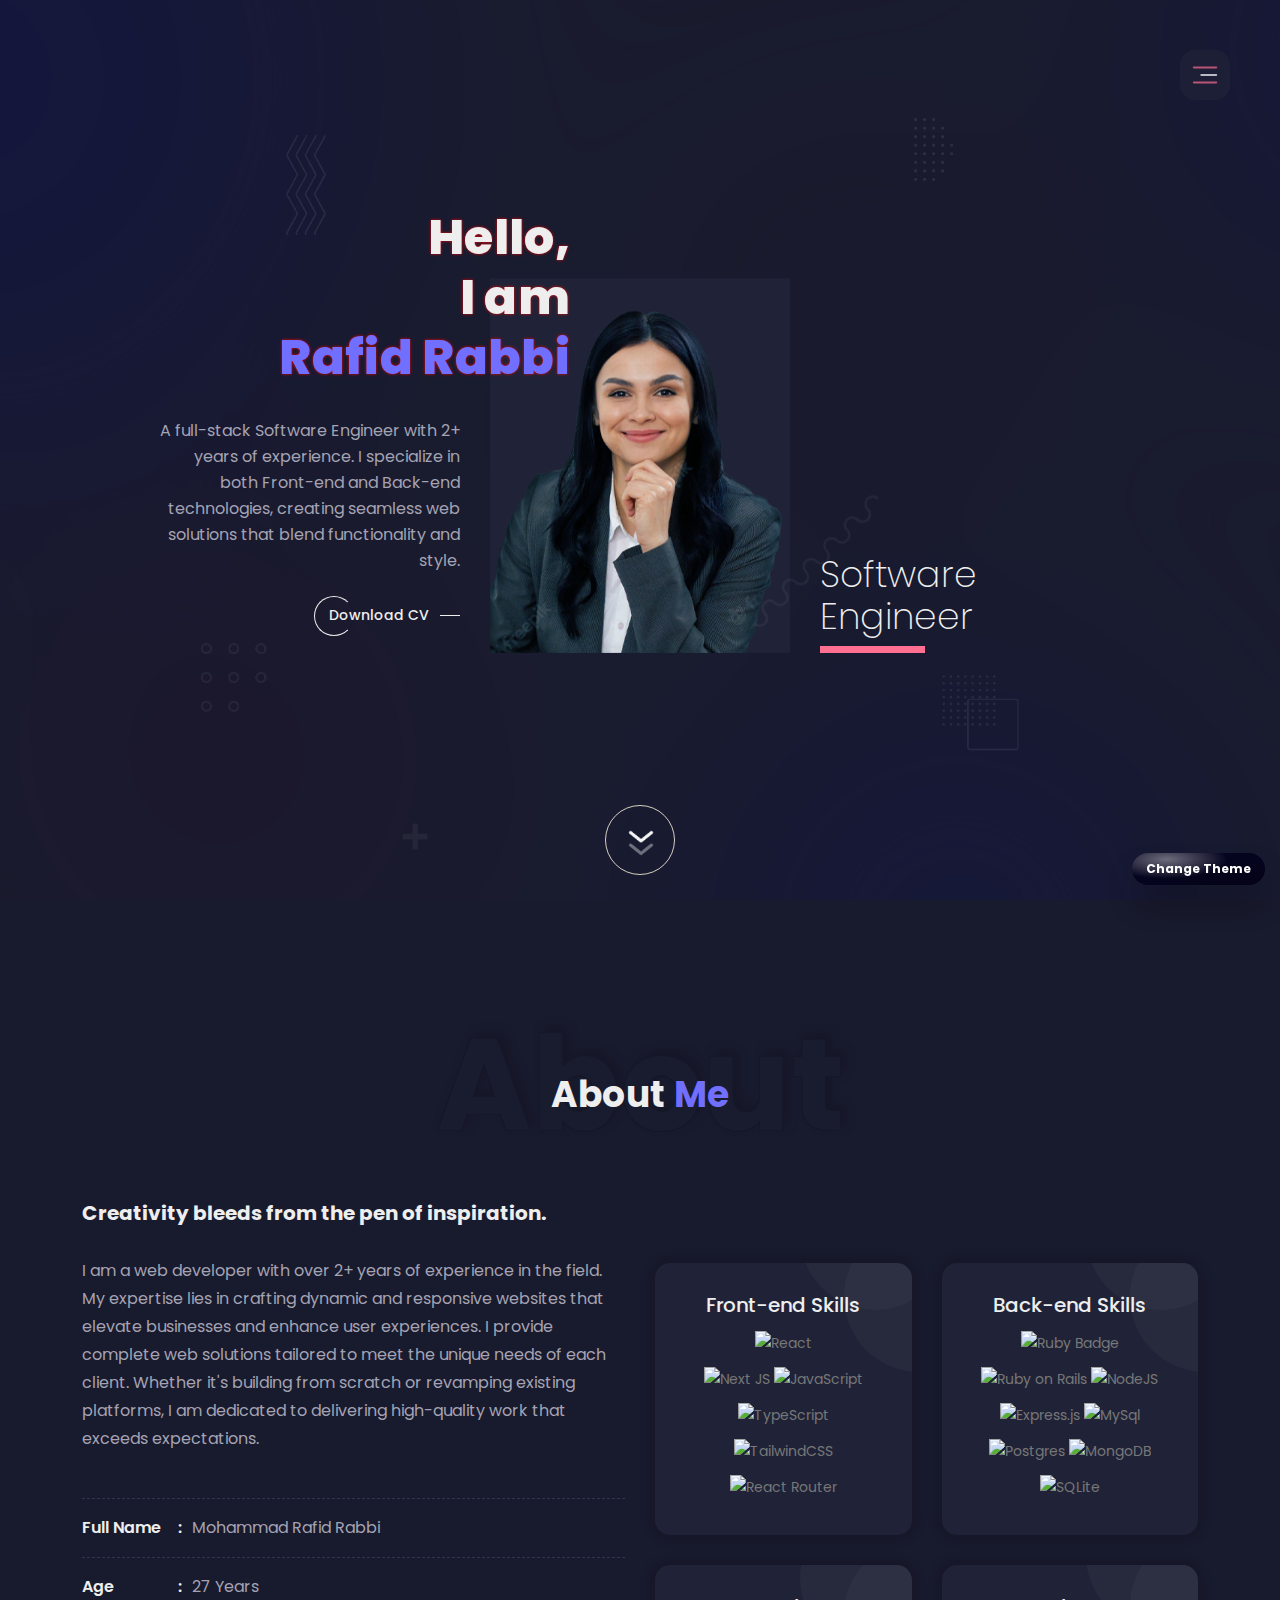
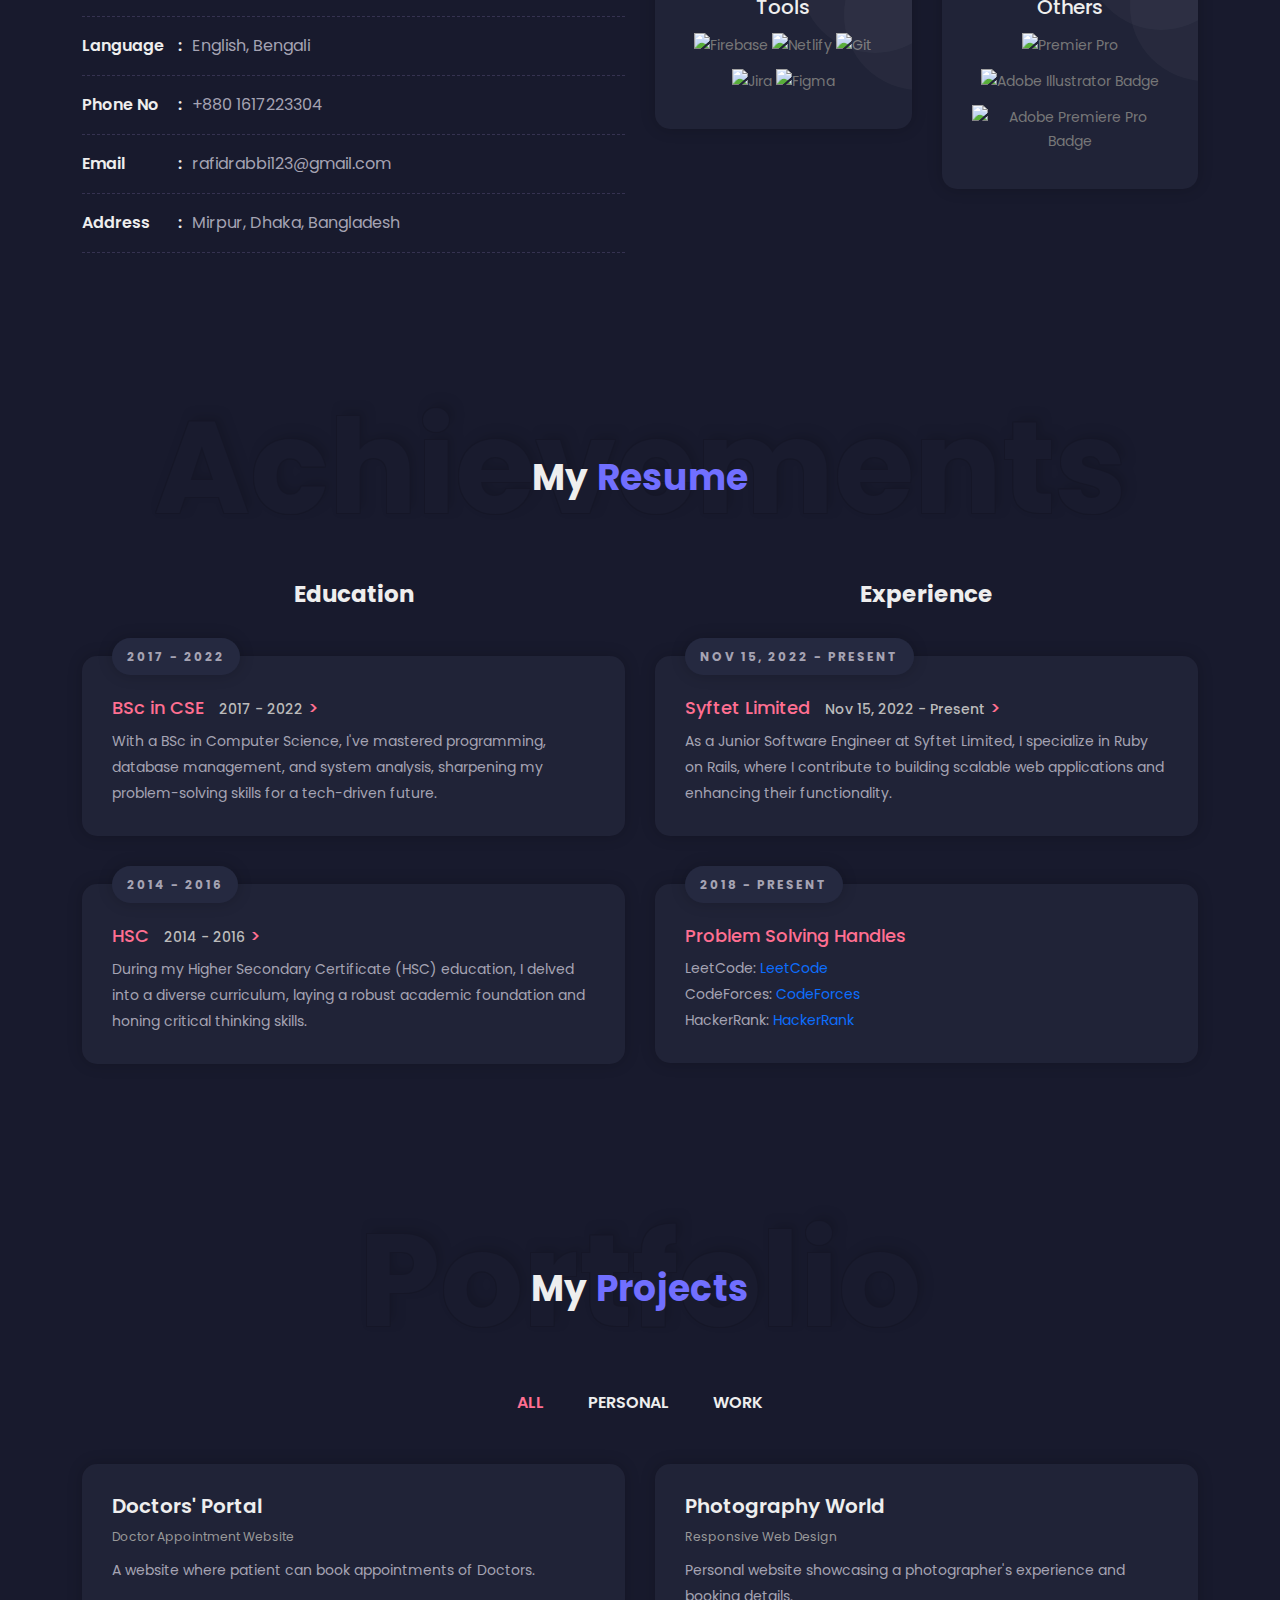
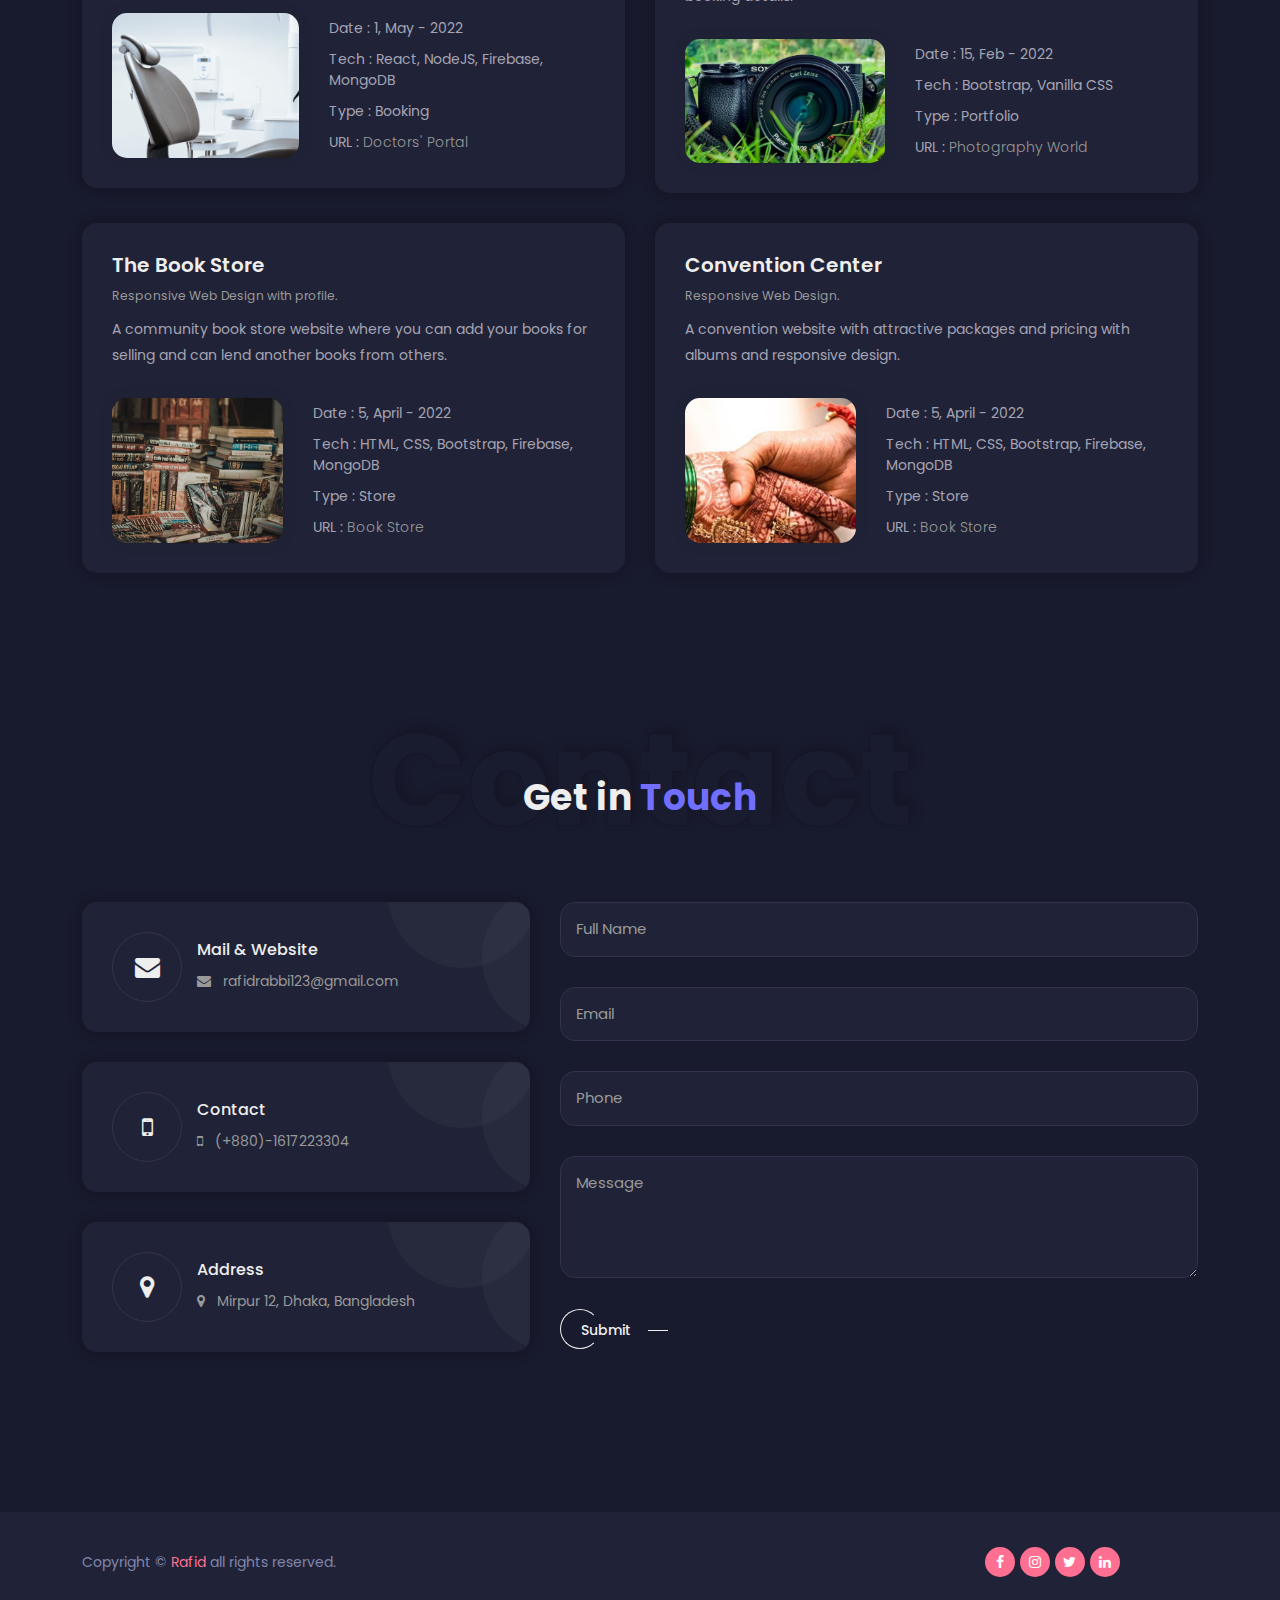
==== commit 6109a18a: "social all edited" ====
--- a/dark.html
+++ b/dark.html
@@ -744,7 +744,7 @@
                             <small>Responsive Web Design.</small>
                           </div>
                           <p>
-                            A convention website with attractive packages and pricing.
+                            A convention website with attractive packages and pricing with albums and responsive design.
                           </p>
                           <div class="ms-info">
                             <div class="portfolio-img">
